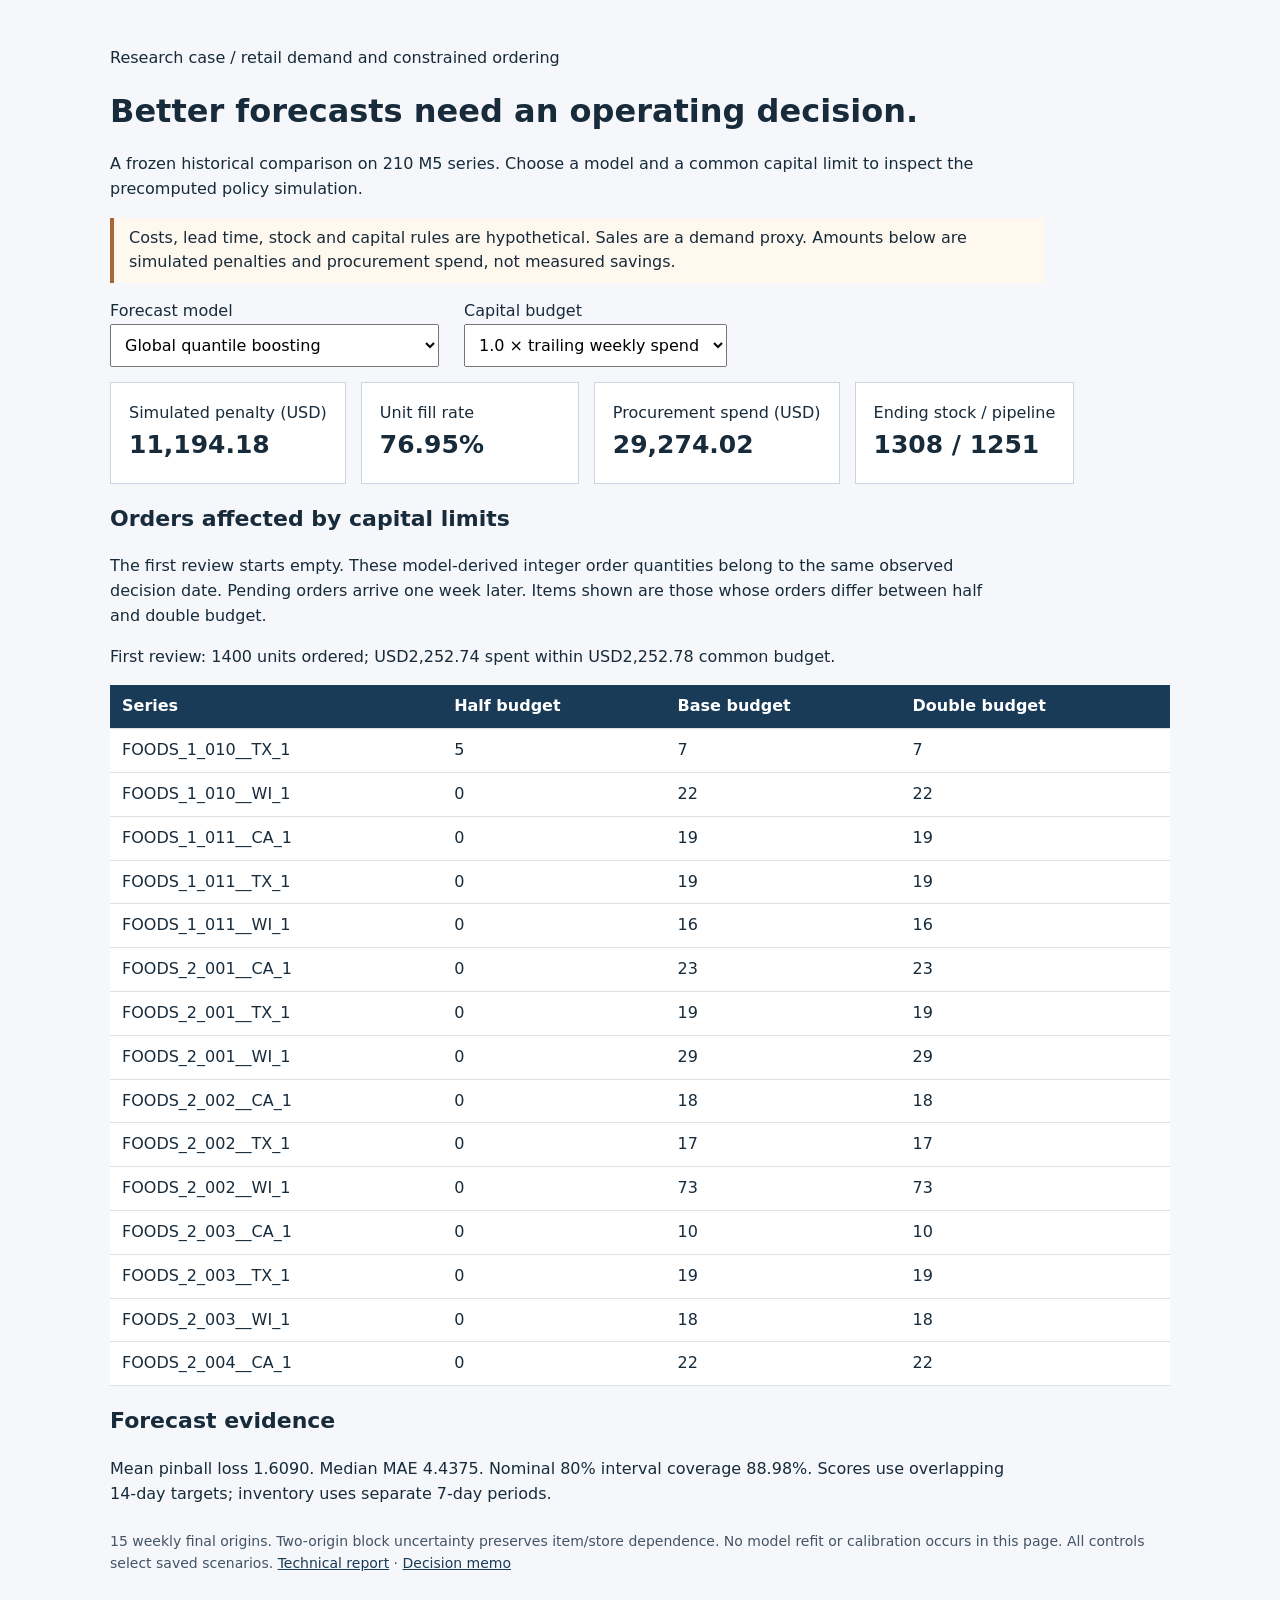
==== docs/index.html @ 13bfaf48 "Add verified research sources, reports and interactive explorer" ====
<!doctype html><html lang="en"><head><meta charset="utf-8"><meta name="viewport" content="width=device-width,initial-scale=1"><title>Forecasts and inventory decisions</title><style>body{font:16px/1.55 system-ui,sans-serif;color:#172b3b;background:#f5f7fa;margin:0}main{max-width:1060px;margin:auto;padding:30px 22px}h1{font-size:32px;line-height:1.2}h2{font-size:22px}p{max-width:900px}label{display:inline-block;margin:0 25px 15px 0}select{display:block;padding:10px;font:inherit;max-width:100%}.metrics{display:flex;gap:15px;flex-wrap:wrap}.metric{background:white;padding:18px;border:1px solid #cbd5e1;min-width:180px}.metric strong{display:block;font-size:25px}.note{border-left:4px solid #a86735;padding:8px 15px;background:#fff8ee}.table{overflow-x:auto}table{border-collapse:collapse;width:100%;background:white}th,td{text-align:left;padding:9px 12px;border-bottom:1px solid #dce2e8}th{background:#193b58;color:white}a{color:#193b58}button,select:focus{outline:2px solid #418780}footer{font-size:14px;margin-top:25px;color:#425466}</style></head><body><main><p>Research case / retail demand and constrained ordering</p><h1>Better forecasts need an operating decision.</h1><p>A frozen historical comparison on 210 M5 series. Choose a model and a common capital limit to inspect the precomputed policy simulation.</p><p class="note">Costs, lead time, stock and capital rules are hypothetical. Sales are a demand proxy. Amounts below are simulated penalties and procurement spend, not measured savings.</p><label>Forecast model<select id="model"></select></label><label>Capital budget<select id="budget"><option value="budget_half">0.5 × trailing weekly spend</option><option value="primary" selected>1.0 × trailing weekly spend</option><option value="budget_double">2.0 × trailing weekly spend</option></select></label><section aria-live="polite"><div class="metrics"><div class="metric">Simulated penalty (USD)<strong id="penalty"></strong></div><div class="metric">Unit fill rate<strong id="fill"></strong></div><div class="metric">Procurement spend (USD)<strong id="spend"></strong></div><div class="metric">Ending stock / pipeline<strong id="stock"></strong></div></div><h2>Orders affected by capital limits</h2><p>The first review starts empty. These model-derived integer order quantities belong to the same observed decision date. Pending orders arrive one week later. Items shown are those whose orders differ between half and double budget.</p><p id="first"></p><div class="table"><table><thead><tr><th>Series</th><th>Half budget</th><th>Base budget</th><th>Double budget</th></tr></thead><tbody id="orders"></tbody></table></div><h2>Forecast evidence</h2><p id="forecast"></p></section><footer>15 weekly final origins. Two-origin block uncertainty preserves item/store dependence. No model refit or calibration occurs in this page. All controls select saved scenarios. <a href="exports/technical_report.html">Technical report</a> · <a href="exports/decision_memo.html">Decision memo</a></footer></main><script id="evidence" type="application/json">{"models":{"seasonal_naive":"Seasonal naive + residual quantiles","croston_sba":"Croston SBA + residual quantiles","global_quantiles":"Global quantile boosting"},"forecast":{"croston_sba":{"actual_units_14day":32945.0,"interval80_coverage":0.7774603174603174,"interval80_width":18.303680291723904,"mae_median":6.7801407378749765,"mean_pinball":2.534996950519677,"observations":3150,"q80_empirical_fraction_leq":0.8012698412698412,"wape_median":0.6482757117713212},"global_quantiles":{"actual_units_14day":32945.0,"interval80_coverage":0.8898412698412699,"interval80_width":18.418820495117004,"mae_median":4.43748334535307,"mean_pinball":1.609013098272913,"observations":3150,"q80_empirical_fraction_leq":0.7838095238095238,"wape_median":0.42428509752199633},"seasonal_naive":{"actual_units_14day":32945.0,"interval80_coverage":0.7860317460317461,"interval80_width":18.941256998094396,"mae_median":5.68031746031746,"mean_pinball":2.083720883825769,"observations":3150,"q80_empirical_fraction_leq":0.7949206349206349,"wape_median":0.5431173167400213}},"selection":{"bootstrap":"2000 circular moving-block draws,2weekly origins per block, all stores/items resampled together","bootstrap95":[-1.2617398201523695,-0.6190884254664244],"conditional_test_improvement_established":true,"development_selected_forecast":"global_quantiles","forecast_ranking":["global_quantiles","seasonal_naive","croston_sba"],"operating_ranking_is_descriptive_not_new_model_selection":true,"paired_pinball_difference":-0.9259838522467639,"primary_operating_ranking":["global_quantiles","croston_sba","seasonal_naive"],"selected_baseline":"croston_sba"},"scenarios":{"budget_half":{"croston_sba":{"total_penalty":16747.873,"unit_fill_rate":0.4566602548689589,"procurement_spend":16117.014,"ending_inventory_units":673.0,"ending_pipeline_units":692.0,"rows":[{"budget":1126.3919999999998,"capacity_units":2579,"demand_proxy_units":1649.0,"ending_inventory_units":0.0,"filled_units":0.0,"holding_penalty":0.0,"lost_sales_penalty":1917.692,"lost_units":1649.0,"ordered_units":727,"origin":1827,"pipeline_units":727.0,"procurement_spend":1126.338,"total_penalty":1917.692,"unknown_price_demand_units":0.0,"unknown_price_series":0},{"budget":1201.9049999999997,"capacity_units":2798,"demand_proxy_units":1345.0,"ending_inventory_units":553.0,"filled_units":174.0,"holding_penalty":131.36,"lost_sales_penalty":1391.6399999999999,"lost_units":1171.0,"ordered_units":710,"origin":1834,"pipeline_units":710.0,"procurement_spend":1201.8359999999998,"total_penalty":1523.0,"unknown_price_demand_units":0.0,"unknown_price_series":0},{"budget":1208.2410000000002,"capacity_units":2777,"demand_proxy_units":1112.0,"ending_inventory_units":977.0,"filled_units":286.0,"holding_penalty":242.558,"lost_sales_penalty":1106.496,"lost_units":826.0,"ordered_units":936,"origin":1841,"pipeline_units":936.0,"procurement_spend":1208.2199999999998,"total_penalty":1349.054,"unknown_price_demand_units":0.0,"unknown_price_series":0},{"budget":1193.7825,"capacity_units":2638,"demand_proxy_units":1071.0,"ending_inventory_units":1457.0,"filled_units":456.0,"holding_penalty":322.52,"lost_sales_penalty":951.796,"lost_units":615.0,"ordered_units":672,"origin":1848,"pipeline_units":672.0,"procurement_spend":1193.694,"total_penalty":1274.316,"unknown_price_demand_units":0.0,"unknown_price_series":0},{"budget":1204.8675,"capacity_units":2588,"demand_proxy_units":1008.0,"ending_inventory_units":1524.0,"filled_units":605.0,"holding_penalty":363.23,"lost_sales_penalty":686.22,"lost_units":403.0,"ordered_units":651,"origin":1855,"pipeline_units":651.0,"procurement_spend":1204.8239999999998,"total_penalty":1049.45,"unknown_price_demand_units":0.0,"unknown_price_series":0},{"budget":1093.5794999999998,"capacity_units":2268,"demand_proxy_units":997.0,"ending_inventory_units":1652.0,"filled_units":523.0,"holding_penalty":401.353,"lost_sales_penalty":689.5240000000001,"lost_units":474.0,"ordered_units":460,"origin":1862,"pipeline_units":460.0,"procurement_spend":1093.548,"total_penalty":1090.8770000000002,"unknown_price_demand_units":0.0,"unknown_price_series":0},{"budget":1042.8644999999997,"capacity_units":2094,"demand_proxy_units":978.0,"ending_inventory_units":1561.0,"filled_units":551.0,"holding_penalty":405.81800000000004,"lost_sales_penalty":652.4920000000001,"lost_units":427.0,"ordered_units":479,"origin":1869,"pipeline_units":479.0,"procurement_spend":1042.782,"total_penalty":1058.3100000000002,"unknown_price_demand_units":0.0,"unknown_price_series":0},{"budget":1024.5585,"capacity_units":2027,"demand_proxy_units":981.0,"ending_inventory_units":1460.0,"filled_units":580.0,"holding_penalty":386.975,"lost_sales_penalty":593.9320000000001,"lost_units":401.0,"ordered_units":520,"origin":1876,"pipeline_units":520.0,"procurement_spend":1024.512,"total_penalty":980.9070000000002,"unknown_price_demand_units":0.0,"unknown_price_series":0},{"budget":1010.8132499999999,"capacity_units":1982,"demand_proxy_units":880.0,"ending_inventory_units":1468.0,"filled_units":512.0,"holding_penalty":388.466,"lost_sales_penalty":565.9639999999999,"lost_units":368.0,"ordered_units":571,"origin":1883,"pipeline_units":571.0,"procurement_spend":1010.73,"total_penalty":954.43,"unknown_price_demand_units":0.0,"unknown_price_series":0},{"budget":996.1215,"capacity_units":1918,"demand_proxy_units":1119.0,"ending_inventory_units":1377.0,"filled_units":662.0,"holding_penalty":358.56600000000003,"lost_sales_penalty":583.9760000000001,"lost_units":457.0,"ordered_units":424,"origin":1890,"pipeline_units":424.0,"procurement_spend":996.0840000000001,"total_penalty":942.5420000000001,"unknown_price_demand_units":0.0,"unknown_price_series":0},{"budget":1002.798,"capacity_units":1979,"demand_proxy_units":957.0,"ending_inventory_units":1292.0,"filled_units":509.0,"holding_penalty":344.82500000000005,"lost_sales_penalty":612.8040000000001,"lost_units":448.0,"ordered_units":660,"origin":1897,"pipeline_units":660.0,"procurement_spend":1002.6659999999999,"total_penalty":957.6290000000001,"unknown_price_demand_units":0.0,"unknown_price_series":0},{"budget":997.3439999999999,"capacity_units":1968,"demand_proxy_units":936.0,"ending_inventory_units":1412.0,"filled_units":540.0,"holding_penalty":334.39700000000005,"lost_sales_penalty":635.008,"lost_units":396.0,"ordered_units":482,"origin":1904,"pipeline_units":482.0,"procurement_spend":997.29,"total_penalty":969.4050000000001,"unknown_price_demand_units":0.0,"unknown_price_series":0},{"budget":993.7649999999999,"capacity_units":1946,"demand_proxy_units":984.0,"ending_inventory_units":1281.0,"filled_units":613.0,"holding_penalty":328.8,"lost_sales_penalty":555.392,"lost_units":371.0,"ordered_units":499,"origin":1911,"pipeline_units":499.0,"procurement_spend":993.6899999999999,"total_penalty":884.192,"unknown_price_demand_units":0.0,"unknown_price_series":0},{"budget":993.6329999999999,"capacity_units":1998,"demand_proxy_units":1319.0,"ending_inventory_units":871.0,"filled_units":909.0,"holding_penalty":247.56900000000002,"lost_sales_penalty":569.488,"lost_units":410.0,"ordered_units":479,"origin":1918,"pipeline_units":479.0,"procurement_spend":993.57,"total_penalty":817.057,"unknown_price_demand_units":0.0,"unknown_price_series":0},{"budget":1027.2487499999997,"capacity_units":2098,"demand_proxy_units":1300.0,"ending_inventory_units":673.0,"filled_units":677.0,"holding_penalty":217.092,"lost_sales_penalty":761.9200000000001,"lost_units":623.0,"ordered_units":692,"origin":1925,"pipeline_units":692.0,"procurement_spend":1027.23,"total_penalty":979.0120000000001,"unknown_price_demand_units":0.0,"unknown_price_series":0}]},"global_quantiles":{"total_penalty":16317.014000000001,"unit_fill_rate":0.4495070930512142,"procurement_spend":16116.792,"ending_inventory_units":721.0,"ending_pipeline_units":681.0,"rows":[{"budget":1126.3919999999998,"capacity_units":2579,"demand_proxy_units":1649.0,"ending_inventory_units":0.0,"filled_units":0.0,"holding_penalty":0.0,"lost_sales_penalty":1917.692,"lost_units":1649.0,"ordered_units":715,"origin":1827,"pipeline_units":715.0,"procurement_spend":1126.32,"total_penalty":1917.692,"unknown_price_demand_units":0.0,"unknown_price_series":0},{"budget":1201.9049999999997,"capacity_units":2798,"demand_proxy_units":1345.0,"ending_inventory_units":537.0,"filled_units":178.0,"holding_penalty":129.656,"lost_sales_penalty":1384.8360000000002,"lost_units":1167.0,"ordered_units":720,"origin":1834,"pipeline_units":720.0,"procurement_spend":1201.8719999999998,"total_penalty":1514.4920000000002,"unknown_price_demand_units":0.0,"unknown_price_series":0},{"budget":1208.2410000000002,"capacity_units":2777,"demand_proxy_units":1112.0,"ending_inventory_units":932.0,"filled_units":325.0,"holding_penalty":231.92200000000003,"lost_sales_penalty":1069.7440000000001,"lost_units":787.0,"ordered_units":859,"origin":1841,"pipeline_units":859.0,"procurement_spend":1208.208,"total_penalty":1301.6660000000002,"unknown_price_demand_units":0.0,"unknown_price_series":0},{"budget":1193.7825,"capacity_units":2638,"demand_proxy_units":1071.0,"ending_inventory_units":1316.0,"filled_units":475.0,"holding_penalty":290.871,"lost_sales_penalty":867.7520000000001,"lost_units":596.0,"ordered_units":819,"origin":1848,"pipeline_units":819.0,"procurement_spend":1193.67,"total_penalty":1158.623,"unknown_price_demand_units":0.0,"unknown_price_series":0},{"budget":1204.8675,"capacity_units":2588,"demand_proxy_units":1008.0,"ending_inventory_units":1576.0,"filled_units":559.0,"holding_penalty":336.719,"lost_sales_penalty":706.788,"lost_units":449.0,"ordered_units":493,"origin":1855,"pipeline_units":493.0,"procurement_spend":1204.7520000000002,"total_penalty":1043.507,"unknown_price_demand_units":0.0,"unknown_price_series":0},{"budget":1093.5794999999998,"capacity_units":2268,"demand_proxy_units":997.0,"ending_inventory_units":1501.0,"filled_units":568.0,"holding_penalty":372.855,"lost_sales_penalty":682.024,"lost_units":429.0,"ordered_units":563,"origin":1862,"pipeline_units":563.0,"procurement_spend":1093.5659999999998,"total_penalty":1054.879,"unknown_price_demand_units":0.0,"unknown_price_series":0},{"budget":1042.8644999999997,"capacity_units":2094,"demand_proxy_units":978.0,"ending_inventory_units":1450.0,"filled_units":614.0,"holding_penalty":350.129,"lost_sales_penalty":539.692,"lost_units":364.0,"ordered_units":533,"origin":1869,"pipeline_units":533.0,"procurement_spend":1042.764,"total_penalty":889.821,"unknown_price_demand_units":0.0,"unknown_price_series":0},{"budget":1024.5585,"capacity_units":2027,"demand_proxy_units":981.0,"ending_inventory_units":1406.0,"filled_units":577.0,"holding_penalty":333.594,"lost_sales_penalty":603.432,"lost_units":404.0,"ordered_units":453,"origin":1876,"pipeline_units":453.0,"procurement_spend":1024.512,"total_penalty":937.0260000000001,"unknown_price_demand_units":0.0,"unknown_price_series":0},{"budget":1010.8132499999999,"capacity_units":1982,"demand_proxy_units":880.0,"ending_inventory_units":1360.0,"filled_units":499.0,"holding_penalty":351.54200000000003,"lost_sales_penalty":631.664,"lost_units":381.0,"ordered_units":385,"origin":1883,"pipeline_units":385.0,"procurement_spend":1010.676,"total_penalty":983.206,"unknown_price_demand_units":0.0,"unknown_price_series":0},{"budget":996.1215,"capacity_units":1918,"demand_proxy_units":1119.0,"ending_inventory_units":1223.0,"filled_units":522.0,"holding_penalty":327.01800000000003,"lost_sales_penalty":605.5160000000001,"lost_units":597.0,"ordered_units":667,"origin":1890,"pipeline_units":667.0,"procurement_spend":996.072,"total_penalty":932.5340000000001,"unknown_price_demand_units":0.0,"unknown_price_series":0},{"budget":1002.798,"capacity_units":1979,"demand_proxy_units":957.0,"ending_inventory_units":1402.0,"filled_units":488.0,"holding_penalty":324.687,"lost_sales_penalty":658.4520000000001,"lost_units":469.0,"ordered_units":672,"origin":1897,"pipeline_units":672.0,"procurement_spend":1002.7860000000001,"total_penalty":983.1390000000001,"unknown_price_demand_units":0.0,"unknown_price_series":0},{"budget":997.3439999999999,"capacity_units":1968,"demand_proxy_units":936.0,"ending_inventory_units":1527.0,"filled_units":547.0,"holding_penalty":315.2,"lost_sales_penalty":639.652,"lost_units":389.0,"ordered_units":440,"origin":1904,"pipeline_units":440.0,"procurement_spend":997.242,"total_penalty":954.8520000000001,"unknown_price_demand_units":0.0,"unknown_price_series":0},{"budget":993.7649999999999,"capacity_units":1946,"demand_proxy_units":984.0,"ending_inventory_units":1362.0,"filled_units":605.0,"holding_penalty":313.56399999999996,"lost_sales_penalty":571.1400000000001,"lost_units":379.0,"ordered_units":360,"origin":1911,"pipeline_units":360.0,"procurement_spend":993.624,"total_penalty":884.7040000000001,"unknown_price_demand_units":0.0,"unknown_price_series":0},{"budget":993.6329999999999,"capacity_units":1998,"demand_proxy_units":1319.0,"ending_inventory_units":808.0,"filled_units":914.0,"holding_penalty":224.27400000000003,"lost_sales_penalty":537.296,"lost_units":405.0,"ordered_units":520,"origin":1918,"pipeline_units":520.0,"procurement_spend":993.582,"total_penalty":761.57,"unknown_price_demand_units":0.0,"unknown_price_series":0},{"budget":1027.2487499999997,"capacity_units":2098,"demand_proxy_units":1300.0,"ending_inventory_units":721.0,"filled_units":607.0,"holding_penalty":202.583,"lost_sales_penalty":796.72,"lost_units":693.0,"ordered_units":681,"origin":1925,"pipeline_units":681.0,"procurement_spend":1027.1460000000002,"total_penalty":999.303,"unknown_price_demand_units":0.0,"unknown_price_series":0}]},"seasonal_naive":{"total_penalty":18019.973,"unit_fill_rate":0.4485453233950469,"procurement_spend":16116.57,"ending_inventory_units":996.0,"ending_pipeline_units":651.0,"rows":[{"budget":1126.3919999999998,"capacity_units":2579,"demand_proxy_units":1649.0,"ending_inventory_units":0.0,"filled_units":0.0,"holding_penalty":0.0,"lost_sales_penalty":1917.692,"lost_units":1649.0,"ordered_units":746,"origin":1827,"pipeline_units":746.0,"procurement_spend":1126.38,"total_penalty":1917.692,"unknown_price_demand_units":0.0,"unknown_price_series":0},{"budget":1201.9049999999997,"capacity_units":2798,"demand_proxy_units":1345.0,"ending_inventory_units":611.0,"filled_units":135.0,"holding_penalty":142.80700000000002,"lost_sales_penalty":1437.4,"lost_units":1210.0,"ordered_units":756,"origin":1834,"pipeline_units":756.0,"procurement_spend":1201.86,"total_penalty":1580.207,"unknown_price_demand_units":0.0,"unknown_price_series":0},{"budget":1208.2410000000002,"capacity_units":2777,"demand_proxy_units":1112.0,"ending_inventory_units":1141.0,"filled_units":226.0,"holding_penalty":277.987,"lost_sales_penalty":1202.0080000000003,"lost_units":886.0,"ordered_units":684,"origin":1841,"pipeline_units":684.0,"procurement_spend":1208.202,"total_penalty":1479.9950000000003,"unknown_price_demand_units":0.0,"unknown_price_series":0},{"budget":1193.7825,"capacity_units":2638,"demand_proxy_units":1071.0,"ending_inventory_units":1470.0,"filled_units":355.0,"holding_penalty":367.08500000000004,"lost_sales_penalty":988.352,"lost_units":716.0,"ordered_units":667,"origin":1848,"pipeline_units":667.0,"procurement_spend":1193.7479999999998,"total_penalty":1355.437,"unknown_price_demand_units":0.0,"unknown_price_series":0},{"budget":1204.8675,"capacity_units":2588,"demand_proxy_units":1008.0,"ending_inventory_units":1640.0,"filled_units":497.0,"holding_penalty":417.163,"lost_sales_penalty":723.6560000000002,"lost_units":511.0,"ordered_units":916,"origin":1855,"pipeline_units":916.0,"procurement_spend":1204.758,"total_penalty":1140.8190000000002,"unknown_price_demand_units":0.0,"unknown_price_series":0},{"budget":1093.5794999999998,"capacity_units":2268,"demand_proxy_units":997.0,"ending_inventory_units":2013.0,"filled_units":543.0,"holding_penalty":461.683,"lost_sales_penalty":713.7760000000001,"lost_units":454.0,"ordered_units":400,"origin":1862,"pipeline_units":400.0,"procurement_spend":1093.518,"total_penalty":1175.459,"unknown_price_demand_units":0.0,"unknown_price_series":0},{"budget":1042.8644999999997,"capacity_units":2094,"demand_proxy_units":978.0,"ending_inventory_units":1869.0,"filled_units":544.0,"holding_penalty":465.79299999999995,"lost_sales_penalty":649.5280000000001,"lost_units":434.0,"ordered_units":626,"origin":1869,"pipeline_units":626.0,"procurement_spend":1042.824,"total_penalty":1115.3210000000001,"unknown_price_demand_units":0.0,"unknown_price_series":0},{"budget":1024.5585,"capacity_units":2027,"demand_proxy_units":981.0,"ending_inventory_units":1867.0,"filled_units":628.0,"holding_penalty":458.75900000000007,"lost_sales_penalty":640.3720000000002,"lost_units":353.0,"ordered_units":381,"origin":1876,"pipeline_units":381.0,"procurement_spend":1024.458,"total_penalty":1099.1310000000003,"unknown_price_demand_units":0.0,"unknown_price_series":0},{"budget":1010.8132499999999,"capacity_units":1982,"demand_proxy_units":880.0,"ending_inventory_units":1693.0,"filled_units":555.0,"holding_penalty":461.85300000000007,"lost_sales_penalty":571.452,"lost_units":325.0,"ordered_units":577,"origin":1883,"pipeline_units":577.0,"procurement_spend":1010.7,"total_penalty":1033.305,"unknown_price_demand_units":0.0,"unknown_price_series":0},{"budget":996.1215,"capacity_units":1918,"demand_proxy_units":1119.0,"ending_inventory_units":1602.0,"filled_units":668.0,"holding_penalty":442.141,"lost_sales_penalty":624.748,"lost_units":451.0,"ordered_units":423,"origin":1890,"pipeline_units":423.0,"procurement_spend":996.0899999999999,"total_penalty":1066.8890000000001,"unknown_price_demand_units":0.0,"unknown_price_series":0},{"budget":1002.798,"capacity_units":1979,"demand_proxy_units":957.0,"ending_inventory_units":1547.0,"filled_units":478.0,"holding_penalty":445.851,"lost_sales_penalty":682.604,"lost_units":479.0,"ordered_units":855,"origin":1897,"pipeline_units":855.0,"procurement_spend":1002.528,"total_penalty":1128.455,"unknown_price_demand_units":0.0,"unknown_price_series":0},{"budget":997.3439999999999,"capacity_units":1968,"demand_proxy_units":936.0,"ending_inventory_units":1890.0,"filled_units":512.0,"holding_penalty":439.62800000000004,"lost_sales_penalty":652.4000000000001,"lost_units":424.0,"ordered_units":522,"origin":1904,"pipeline_units":522.0,"procurement_spend":997.1399999999999,"total_penalty":1092.0280000000002,"unknown_price_demand_units":0.0,"unknown_price_series":0},{"budget":993.7649999999999,"capacity_units":1946,"demand_proxy_units":984.0,"ending_inventory_units":1811.0,"filled_units":601.0,"holding_penalty":438.922,"lost_sales_penalty":575.1200000000001,"lost_units":383.0,"ordered_units":539,"origin":1911,"pipeline_units":539.0,"procurement_spend":993.5939999999999,"total_penalty":1014.0420000000001,"unknown_price_demand_units":0.0,"unknown_price_series":0},{"budget":993.6329999999999,"capacity_units":1998,"demand_proxy_units":1319.0,"ending_inventory_units":1367.0,"filled_units":983.0,"holding_penalty":347.40999999999997,"lost_sales_penalty":528.4280000000001,"lost_units":336.0,"ordered_units":366,"origin":1918,"pipeline_units":366.0,"procurement_spend":993.6119999999999,"total_penalty":875.8380000000001,"unknown_price_demand_units":0.0,"unknown_price_series":0},{"budget":1027.2487499999997,"capacity_units":2098,"demand_proxy_units":1300.0,"ending_inventory_units":996.0,"filled_units":737.0,"holding_penalty":290.28700000000003,"lost_sales_penalty":655.068,"lost_units":563.0,"ordered_units":651,"origin":1925,"pipeline_units":651.0,"procurement_spend":1027.158,"total_penalty":945.355,"unknown_price_demand_units":0.0,"unknown_price_series":0}]}},"primary":{"croston_sba":{"total_penalty":12526.511,"unit_fill_rate":0.7670113007934599,"procurement_spend":29523.774,"ending_inventory_units":1473.0,"ending_pipeline_units":1066.0,"rows":[{"budget":2252.7839999999997,"capacity_units":2579,"demand_proxy_units":1649.0,"ending_inventory_units":0.0,"filled_units":0.0,"holding_penalty":0.0,"lost_sales_penalty":1917.692,"lost_units":1649.0,"ordered_units":1402,"origin":1827,"pipeline_units":1402.0,"procurement_spend":2252.676,"total_penalty":1917.692,"unknown_price_demand_units":0.0,"unknown_price_series":0},{"budget":2403.8099999999995,"capacity_units":2798,"demand_proxy_units":1345.0,"ending_inventory_units":970.0,"filled_units":432.0,"holding_penalty":247.38500000000002,"lost_sales_penalty":1104.848,"lost_units":913.0,"ordered_units":1778,"origin":1834,"pipeline_units":1778.0,"procurement_spend":2403.7799999999997,"total_penalty":1352.233,"unknown_price_demand_units":0.0,"unknown_price_series":0},{"budget":2416.4820000000004,"capacity_units":2777,"demand_proxy_units":1112.0,"ending_inventory_units":1992.0,"filled_units":756.0,"holding_penalty":450.4460000000001,"lost_sales_penalty":670.0520000000001,"lost_units":356.0,"ordered_units":825,"origin":1841,"pipeline_units":825.0,"procurement_spend":2416.428,"total_penalty":1120.4980000000003,"unknown_price_demand_units":0.0,"unknown_price_series":0},{"budget":2387.565,"capacity_units":2638,"demand_proxy_units":1071.0,"ending_inventory_units":1923.0,"filled_units":894.0,"holding_penalty":557.1540000000001,"lost_sales_penalty":253.168,"lost_units":177.0,"ordered_units":1397,"origin":1848,"pipeline_units":1397.0,"procurement_spend":2386.998,"total_penalty":810.3220000000001,"unknown_price_demand_units":0.0,"unknown_price_series":0},{"budget":2409.735,"capacity_units":2588,"demand_proxy_units":1008.0,"ending_inventory_units":2368.0,"filled_units":952.0,"holding_penalty":646.846,"lost_sales_penalty":86.61200000000001,"lost_units":56.0,"ordered_units":914,"origin":1855,"pipeline_units":914.0,"procurement_spend":1840.314,"total_penalty":733.458,"unknown_price_demand_units":0.0,"unknown_price_series":0},{"budget":2187.1589999999997,"capacity_units":2268,"demand_proxy_units":997.0,"ending_inventory_units":2337.0,"filled_units":945.0,"holding_penalty":634.198,"lost_sales_penalty":61.499999999999986,"lost_units":52.0,"ordered_units":888,"origin":1862,"pipeline_units":888.0,"procurement_spend":1682.46,"total_penalty":695.698,"unknown_price_demand_units":0.0,"unknown_price_series":0},{"budget":2085.7289999999994,"capacity_units":2094,"demand_proxy_units":978.0,"ending_inventory_units":2310.0,"filled_units":915.0,"holding_penalty":595.138,"lost_sales_penalty":83.912,"lost_units":63.0,"ordered_units":833,"origin":1869,"pipeline_units":833.0,"procurement_spend":1806.42,"total_penalty":679.0500000000001,"unknown_price_demand_units":0.0,"unknown_price_series":0},{"budget":2049.117,"capacity_units":2027,"demand_proxy_units":981.0,"ending_inventory_units":2244.0,"filled_units":899.0,"holding_penalty":582.742,"lost_sales_penalty":110.628,"lost_units":82.0,"ordered_units":843,"origin":1876,"pipeline_units":843.0,"procurement_spend":1877.1960000000001,"total_penalty":693.37,"unknown_price_demand_units":0.0,"unknown_price_series":0},{"budget":2021.6264999999999,"capacity_units":1982,"demand_proxy_units":880.0,"ending_inventory_units":2273.0,"filled_units":814.0,"holding_penalty":607.5590000000001,"lost_sales_penalty":90.108,"lost_units":66.0,"ordered_units":889,"origin":1883,"pipeline_units":889.0,"procurement_spend":1883.3880000000001,"total_penalty":697.6670000000001,"unknown_price_demand_units":0.0,"unknown_price_series":0},{"budget":1992.243,"capacity_units":1918,"demand_proxy_units":1119.0,"ending_inventory_units":2095.0,"filled_units":1067.0,"holding_penalty":588.9910000000001,"lost_sales_penalty":47.532,"lost_units":52.0,"ordered_units":787,"origin":1890,"pipeline_units":787.0,"procurement_spend":1685.3339999999998,"total_penalty":636.5230000000001,"unknown_price_demand_units":0.0,"unknown_price_series":0},{"budget":2005.596,"capacity_units":1979,"demand_proxy_units":957.0,"ending_inventory_units":2024.0,"filled_units":858.0,"holding_penalty":558.447,"lost_sales_penalty":86.09200000000001,"lost_units":99.0,"ordered_units":1166,"origin":1897,"pipeline_units":1166.0,"procurement_spend":1993.3559999999998,"total_penalty":644.539,"unknown_price_demand_units":0.0,"unknown_price_series":0},{"budget":1994.6879999999999,"capacity_units":1968,"demand_proxy_units":936.0,"ending_inventory_units":2312.0,"filled_units":878.0,"holding_penalty":573.9599999999999,"lost_sales_penalty":78.45600000000002,"lost_units":58.0,"ordered_units":896,"origin":1904,"pipeline_units":896.0,"procurement_spend":1942.9440000000002,"total_penalty":652.4159999999999,"unknown_price_demand_units":0.0,"unknown_price_series":0},{"budget":1987.5299999999997,"capacity_units":1946,"demand_proxy_units":984.0,"ending_inventory_units":2275.0,"filled_units":933.0,"holding_penalty":608.0630000000001,"lost_sales_penalty":83.756,"lost_units":51.0,"ordered_units":817,"origin":1911,"pipeline_units":817.0,"procurement_spend":1872.6359999999997,"total_penalty":691.8190000000001,"unknown_price_demand_units":0.0,"unknown_price_series":0},{"budget":1987.2659999999998,"capacity_units":1998,"demand_proxy_units":1319.0,"ending_inventory_units":1818.0,"filled_units":1274.0,"holding_penalty":544.1020000000001,"lost_sales_penalty":52.604,"lost_units":45.0,"ordered_units":798,"origin":1918,"pipeline_units":798.0,"procurement_spend":1524.18,"total_penalty":596.7060000000001,"unknown_price_demand_units":0.0,"unknown_price_series":0},{"budget":2054.4974999999995,"capacity_units":2098,"demand_proxy_units":1300.0,"ending_inventory_units":1473.0,"filled_units":1143.0,"holding_penalty":450.72,"lost_sales_penalty":153.8,"lost_units":157.0,"ordered_units":1066,"origin":1925,"pipeline_units":1066.0,"procurement_spend":1955.664,"total_penalty":604.52,"unknown_price_demand_units":0.0,"unknown_price_series":0}]},"global_quantiles":{"total_penalty":11194.183,"unit_fill_rate":0.7694758355373887,"procurement_spend":29274.018,"ending_inventory_units":1308.0,"ending_pipeline_units":1251.0,"rows":[{"budget":2252.7839999999997,"capacity_units":2579,"demand_proxy_units":1649.0,"ending_inventory_units":0.0,"filled_units":0.0,"holding_penalty":0.0,"lost_sales_penalty":1917.692,"lost_units":1649.0,"ordered_units":1400,"origin":1827,"pipeline_units":1400.0,"procurement_spend":2252.742,"total_penalty":1917.692,"unknown_price_demand_units":0.0,"unknown_price_series":0},{"budget":2403.8099999999995,"capacity_units":2798,"demand_proxy_units":1345.0,"ending_inventory_units":913.0,"filled_units":487.0,"holding_penalty":232.10399999999998,"lost_sales_penalty":1043.68,"lost_units":858.0,"ordered_units":1618,"origin":1834,"pipeline_units":1618.0,"procurement_spend":2403.714,"total_penalty":1275.784,"unknown_price_demand_units":0.0,"unknown_price_series":0},{"budget":2416.4820000000004,"capacity_units":2777,"demand_proxy_units":1112.0,"ending_inventory_units":1748.0,"filled_units":783.0,"holding_penalty":408.374,"lost_sales_penalty":561.9320000000001,"lost_units":329.0,"ordered_units":1008,"origin":1841,"pipeline_units":1008.0,"procurement_spend":2416.4819999999995,"total_penalty":970.3060000000002,"unknown_price_demand_units":0.0,"unknown_price_series":0},{"budget":2387.565,"capacity_units":2638,"demand_proxy_units":1071.0,"ending_inventory_units":1804.0,"filled_units":952.0,"holding_penalty":492.80100000000004,"lost_sales_penalty":163.848,"lost_units":119.0,"ordered_units":1035,"origin":1848,"pipeline_units":1035.0,"procurement_spend":1821.294,"total_penalty":656.6490000000001,"unknown_price_demand_units":0.0,"unknown_price_series":0},{"budget":2409.735,"capacity_units":2588,"demand_proxy_units":1008.0,"ending_inventory_units":1891.0,"filled_units":948.0,"holding_penalty":490.3140000000001,"lost_sales_penalty":95.03200000000001,"lost_units":60.0,"ordered_units":970,"origin":1855,"pipeline_units":970.0,"procurement_spend":1990.338,"total_penalty":585.3460000000001,"unknown_price_demand_units":0.0,"unknown_price_series":0},{"budget":2187.1589999999997,"capacity_units":2268,"demand_proxy_units":997.0,"ending_inventory_units":1929.0,"filled_units":932.0,"holding_penalty":509.68600000000004,"lost_sales_penalty":90.04400000000001,"lost_units":65.0,"ordered_units":924,"origin":1862,"pipeline_units":924.0,"procurement_spend":1764.3660000000002,"total_penalty":599.73,"unknown_price_demand_units":0.0,"unknown_price_series":0},{"budget":2085.7289999999994,"capacity_units":2094,"demand_proxy_units":978.0,"ending_inventory_units":1935.0,"filled_units":918.0,"holding_penalty":487.42100000000005,"lost_sales_penalty":93.86000000000001,"lost_units":60.0,"ordered_units":900,"origin":1869,"pipeline_units":900.0,"procurement_spend":1834.116,"total_penalty":581.2810000000001,"unknown_price_demand_units":0.0,"unknown_price_series":0},{"budget":2049.117,"capacity_units":2027,"demand_proxy_units":981.0,"ending_inventory_units":1913.0,"filled_units":922.0,"holding_penalty":478.1600000000001,"lost_sales_penalty":104.44800000000001,"lost_units":59.0,"ordered_units":886,"origin":1876,"pipeline_units":886.0,"procurement_spend":1899.786,"total_penalty":582.6080000000001,"unknown_price_demand_units":0.0,"unknown_price_series":0},{"budget":2021.6264999999999,"capacity_units":1982,"demand_proxy_units":880.0,"ending_inventory_units":1962.0,"filled_units":837.0,"holding_penalty":503.214,"lost_sales_penalty":76.124,"lost_units":43.0,"ordered_units":973,"origin":1883,"pipeline_units":973.0,"procurement_spend":1944.618,"total_penalty":579.338,"unknown_price_demand_units":0.0,"unknown_price_series":0},{"budget":1992.243,"capacity_units":1918,"demand_proxy_units":1119.0,"ending_inventory_units":1868.0,"filled_units":1067.0,"holding_penalty":498.4080000000001,"lost_sales_penalty":61.760000000000005,"lost_units":52.0,"ordered_units":766,"origin":1890,"pipeline_units":766.0,"procurement_spend":1665.6599999999999,"total_penalty":560.1680000000001,"unknown_price_demand_units":0.0,"unknown_price_series":0},{"budget":2005.596,"capacity_units":1979,"demand_proxy_units":957.0,"ending_inventory_units":1766.0,"filled_units":868.0,"holding_penalty":471.064,"lost_sales_penalty":112.00800000000001,"lost_units":89.0,"ordered_units":1110,"origin":1897,"pipeline_units":1110.0,"procurement_spend":1980.504,"total_penalty":583.072,"unknown_price_demand_units":0.0,"unknown_price_series":0},{"budget":1994.6879999999999,"capacity_units":1968,"demand_proxy_units":936.0,"ending_inventory_units":1997.0,"filled_units":879.0,"holding_penalty":483.84900000000005,"lost_sales_penalty":76.44800000000001,"lost_units":57.0,"ordered_units":814,"origin":1904,"pipeline_units":814.0,"procurement_spend":1742.166,"total_penalty":560.297,"unknown_price_demand_units":0.0,"unknown_price_series":0},{"budget":1987.5299999999997,"capacity_units":1946,"demand_proxy_units":984.0,"ending_inventory_units":1898.0,"filled_units":913.0,"holding_penalty":494.36500000000007,"lost_sales_penalty":123.132,"lost_units":71.0,"ordered_units":827,"origin":1911,"pipeline_units":827.0,"procurement_spend":1882.992,"total_penalty":617.4970000000001,"unknown_price_demand_units":0.0,"unknown_price_series":0},{"budget":1987.2659999999998,"capacity_units":1998,"demand_proxy_units":1319.0,"ending_inventory_units":1483.0,"filled_units":1242.0,"holding_penalty":441.841,"lost_sales_penalty":91.44800000000001,"lost_units":77.0,"ordered_units":878,"origin":1918,"pipeline_units":878.0,"procurement_spend":1620.762,"total_penalty":533.289,"unknown_price_demand_units":0.0,"unknown_price_series":0},{"budget":2054.4974999999995,"capacity_units":2098,"demand_proxy_units":1300.0,"ending_inventory_units":1308.0,"filled_units":1053.0,"holding_penalty":379.014,"lost_sales_penalty":212.11200000000002,"lost_units":247.0,"ordered_units":1251,"origin":1925,"pipeline_units":1251.0,"procurement_spend":2054.478,"total_penalty":591.126,"unknown_price_demand_units":0.0,"unknown_price_series":0}]},"seasonal_naive":{"total_penalty":15314.387,"unit_fill_rate":0.7715797066602549,"procurement_spend":31376.7,"ending_inventory_units":2229.0,"ending_pipeline_units":1188.0,"rows":[{"budget":2252.7839999999997,"capacity_units":2579,"demand_proxy_units":1649.0,"ending_inventory_units":0.0,"filled_units":0.0,"holding_penalty":0.0,"lost_sales_penalty":1917.692,"lost_units":1649.0,"ordered_units":1397,"origin":1827,"pipeline_units":1397.0,"procurement_spend":2252.7599999999998,"total_penalty":1917.692,"unknown_price_demand_units":0.0,"unknown_price_series":0},{"budget":2403.8099999999995,"capacity_units":2798,"demand_proxy_units":1345.0,"ending_inventory_units":1023.0,"filled_units":374.0,"holding_penalty":258.615,"lost_sales_penalty":1149.712,"lost_units":971.0,"ordered_units":1997,"origin":1834,"pipeline_units":1997.0,"procurement_spend":2403.75,"total_penalty":1408.327,"unknown_price_demand_units":0.0,"unknown_price_series":0},{"budget":2416.4820000000004,"capacity_units":2777,"demand_proxy_units":1112.0,"ending_inventory_units":2331.0,"filled_units":689.0,"holding_penalty":487.90200000000004,"lost_sales_penalty":774.576,"lost_units":423.0,"ordered_units":934,"origin":1841,"pipeline_units":934.0,"procurement_spend":2416.482,"total_penalty":1262.478,"unknown_price_demand_units":0.0,"unknown_price_series":0},{"budget":2387.565,"capacity_units":2638,"demand_proxy_units":1071.0,"ending_inventory_units":2432.0,"filled_units":833.0,"holding_penalty":622.855,"lost_sales_penalty":366.252,"lost_units":238.0,"ordered_units":1092,"origin":1848,"pipeline_units":1092.0,"procurement_spend":2387.55,"total_penalty":989.107,"unknown_price_demand_units":0.0,"unknown_price_series":0},{"budget":2409.735,"capacity_units":2588,"demand_proxy_units":1008.0,"ending_inventory_units":2629.0,"filled_units":895.0,"holding_penalty":729.7570000000001,"lost_sales_penalty":155.084,"lost_units":113.0,"ordered_units":1137,"origin":1855,"pipeline_units":1137.0,"procurement_spend":2409.696,"total_penalty":884.8410000000001,"unknown_price_demand_units":0.0,"unknown_price_series":0},{"budget":2187.1589999999997,"capacity_units":2268,"demand_proxy_units":997.0,"ending_inventory_units":2845.0,"filled_units":921.0,"holding_penalty":815.9870000000001,"lost_sales_penalty":77.084,"lost_units":76.0,"ordered_units":1123,"origin":1862,"pipeline_units":1123.0,"procurement_spend":2103.762,"total_penalty":893.0710000000001,"unknown_price_demand_units":0.0,"unknown_price_series":0},{"budget":2085.7289999999994,"capacity_units":2094,"demand_proxy_units":978.0,"ending_inventory_units":3041.0,"filled_units":927.0,"holding_penalty":841.0190000000001,"lost_sales_penalty":55.556000000000004,"lost_units":51.0,"ordered_units":902,"origin":1869,"pipeline_units":902.0,"procurement_spend":1953.174,"total_penalty":896.5750000000002,"unknown_price_demand_units":0.0,"unknown_price_series":0},{"budget":2049.117,"capacity_units":2027,"demand_proxy_units":981.0,"ending_inventory_units":2999.0,"filled_units":944.0,"holding_penalty":839.49,"lost_sales_penalty":55.492000000000004,"lost_units":37.0,"ordered_units":867,"origin":1876,"pipeline_units":867.0,"procurement_spend":2048.94,"total_penalty":894.982,"unknown_price_demand_units":0.0,"unknown_price_series":0},{"budget":2021.6264999999999,"capacity_units":1982,"demand_proxy_units":880.0,"ending_inventory_units":3030.0,"filled_units":836.0,"holding_penalty":887.3050000000001,"lost_sales_penalty":67.412,"lost_units":44.0,"ordered_units":974,"origin":1883,"pipeline_units":974.0,"procurement_spend":2021.3519999999999,"total_penalty":954.7170000000001,"unknown_price_demand_units":0.0,"unknown_price_series":0},{"budget":1992.243,"capacity_units":1918,"demand_proxy_units":1119.0,"ending_inventory_units":2889.0,"filled_units":1115.0,"holding_penalty":883.1030000000001,"lost_sales_penalty":13.02,"lost_units":4.0,"ordered_units":772,"origin":1890,"pipeline_units":772.0,"procurement_spend":1679.67,"total_penalty":896.123,"unknown_price_demand_units":0.0,"unknown_price_series":0},{"budget":2005.596,"capacity_units":1979,"demand_proxy_units":957.0,"ending_inventory_units":2746.0,"filled_units":915.0,"holding_penalty":838.06,"lost_sales_penalty":31.872000000000003,"lost_units":42.0,"ordered_units":1351,"origin":1897,"pipeline_units":1351.0,"procurement_spend":2005.404,"total_penalty":869.9319999999999,"unknown_price_demand_units":0.0,"unknown_price_series":0},{"budget":1994.6879999999999,"capacity_units":1968,"demand_proxy_units":936.0,"ending_inventory_units":3191.0,"filled_units":906.0,"holding_penalty":843.7480000000002,"lost_sales_penalty":30.548000000000002,"lost_units":30.0,"ordered_units":907,"origin":1904,"pipeline_units":907.0,"procurement_spend":1994.532,"total_penalty":874.2960000000002,"unknown_price_demand_units":0.0,"unknown_price_series":0},{"budget":1987.5299999999997,"capacity_units":1946,"demand_proxy_units":984.0,"ending_inventory_units":3133.0,"filled_units":965.0,"holding_penalty":873.289,"lost_sales_penalty":31.180000000000003,"lost_units":19.0,"ordered_units":816,"origin":1911,"pipeline_units":816.0,"procurement_spend":1987.3559999999998,"total_penalty":904.4689999999999,"unknown_price_demand_units":0.0,"unknown_price_series":0},{"budget":1987.2659999999998,"capacity_units":1998,"demand_proxy_units":1319.0,"ending_inventory_units":2655.0,"filled_units":1294.0,"holding_penalty":824.089,"lost_sales_penalty":35.168,"lost_units":25.0,"ordered_units":796,"origin":1918,"pipeline_units":796.0,"procurement_spend":1657.884,"total_penalty":859.2570000000001,"unknown_price_demand_units":0.0,"unknown_price_series":0},{"budget":2054.4974999999995,"capacity_units":2098,"demand_proxy_units":1300.0,"ending_inventory_units":2229.0,"filled_units":1222.0,"holding_penalty":733.4520000000001,"lost_sales_penalty":75.068,"lost_units":78.0,"ordered_units":1188,"origin":1925,"pipeline_units":1188.0,"procurement_spend":2054.388,"total_penalty":808.5200000000001,"unknown_price_demand_units":0.0,"unknown_price_series":0}]}},"budget_double":{"croston_sba":{"total_penalty":11777.150000000001,"unit_fill_rate":0.8253786968021158,"procurement_spend":31499.766,"ending_inventory_units":1516.0,"ending_pipeline_units":1047.0,"rows":[{"budget":4505.567999999999,"capacity_units":2579,"demand_proxy_units":1649.0,"ending_inventory_units":0.0,"filled_units":0.0,"holding_penalty":0.0,"lost_sales_penalty":1917.692,"lost_units":1649.0,"ordered_units":2579,"origin":1827,"pipeline_units":2579.0,"procurement_spend":3982.9620000000004,"total_penalty":1917.692,"unknown_price_demand_units":0.0,"unknown_price_series":0},{"budget":4807.619999999999,"capacity_units":2798,"demand_proxy_units":1345.0,"ending_inventory_units":1631.0,"filled_units":948.0,"holding_penalty":416.826,"lost_sales_penalty":629.088,"lost_units":397.0,"ordered_units":1642,"origin":1834,"pipeline_units":1642.0,"procurement_spend":3500.754,"total_penalty":1045.914,"unknown_price_demand_units":0.0,"unknown_price_series":0},{"budget":4832.964000000001,"capacity_units":2777,"demand_proxy_units":1112.0,"ending_inventory_units":2265.0,"filled_units":1008.0,"holding_penalty":661.1580000000001,"lost_sales_penalty":103.9,"lost_units":104.0,"ordered_units":1117,"origin":1841,"pipeline_units":1117.0,"procurement_spend":1764.8279999999997,"total_penalty":765.0580000000001,"unknown_price_demand_units":0.0,"unknown_price_series":0},{"budget":4775.13,"capacity_units":2638,"demand_proxy_units":1071.0,"ending_inventory_units":2328.0,"filled_units":1054.0,"holding_penalty":602.494,"lost_sales_penalty":25.96,"lost_units":17.0,"ordered_units":956,"origin":1848,"pipeline_units":956.0,"procurement_spend":1934.208,"total_penalty":628.4540000000001,"unknown_price_demand_units":0.0,"unknown_price_series":0},{"budget":4819.47,"capacity_units":2588,"demand_proxy_units":1008.0,"ending_inventory_units":2338.0,"filled_units":946.0,"holding_penalty":618.197,"lost_sales_penalty":92.51600000000002,"lost_units":62.0,"ordered_units":1025,"origin":1855,"pipeline_units":1025.0,"procurement_spend":2101.638,"total_penalty":710.713,"unknown_price_demand_units":0.0,"unknown_price_series":0},{"budget":4374.317999999999,"capacity_units":2268,"demand_proxy_units":997.0,"ending_inventory_units":2417.0,"filled_units":946.0,"holding_penalty":648.8840000000001,"lost_sales_penalty":60.623999999999995,"lost_units":51.0,"ordered_units":894,"origin":1862,"pipeline_units":894.0,"procurement_spend":1688.076,"total_penalty":709.5080000000002,"unknown_price_demand_units":0.0,"unknown_price_series":0},{"budget":4171.457999999999,"capacity_units":2094,"demand_proxy_units":978.0,"ending_inventory_units":2394.0,"filled_units":917.0,"holding_penalty":610.2400000000001,"lost_sales_penalty":81.66,"lost_units":61.0,"ordered_units":839,"origin":1869,"pipeline_units":839.0,"procurement_spend":1814.028,"total_penalty":691.9000000000001,"unknown_price_demand_units":0.0,"unknown_price_series":0},{"budget":4098.234,"capacity_units":2027,"demand_proxy_units":981.0,"ending_inventory_units":2334.0,"filled_units":899.0,"holding_penalty":599.1120000000001,"lost_sales_penalty":110.628,"lost_units":82.0,"ordered_units":842,"origin":1876,"pipeline_units":842.0,"procurement_spend":1878.114,"total_penalty":709.7400000000001,"unknown_price_demand_units":0.0,"unknown_price_series":0},{"budget":4043.2529999999997,"capacity_units":1982,"demand_proxy_units":880.0,"ending_inventory_units":2357.0,"filled_units":819.0,"holding_penalty":623.9570000000001,"lost_sales_penalty":89.608,"lost_units":61.0,"ordered_units":884,"origin":1883,"pipeline_units":884.0,"procurement_spend":1882.6380000000001,"total_penalty":713.565,"unknown_price_demand_units":0.0,"unknown_price_series":0},{"budget":3984.486,"capacity_units":1918,"demand_proxy_units":1119.0,"ending_inventory_units":2179.0,"filled_units":1062.0,"holding_penalty":605.389,"lost_sales_penalty":48.032,"lost_units":57.0,"ordered_units":792,"origin":1890,"pipeline_units":792.0,"procurement_spend":1686.0839999999998,"total_penalty":653.421,"unknown_price_demand_units":0.0,"unknown_price_series":0},{"budget":4011.192,"capacity_units":1979,"demand_proxy_units":957.0,"ending_inventory_units":2108.0,"filled_units":863.0,"holding_penalty":574.8450000000001,"lost_sales_penalty":85.59200000000001,"lost_units":94.0,"ordered_units":1161,"origin":1897,"pipeline_units":1161.0,"procurement_spend":1992.6059999999998,"total_penalty":660.4370000000001,"unknown_price_demand_units":0.0,"unknown_price_series":0},{"budget":3989.3759999999997,"capacity_units":1968,"demand_proxy_units":936.0,"ending_inventory_units":2391.0,"filled_units":878.0,"holding_penalty":590.2330000000001,"lost_sales_penalty":78.45600000000002,"lost_units":58.0,"ordered_units":901,"origin":1904,"pipeline_units":901.0,"procurement_spend":1943.6940000000002,"total_penalty":668.6890000000001,"unknown_price_demand_units":0.0,"unknown_price_series":0},{"budget":3975.0599999999995,"capacity_units":1946,"demand_proxy_units":984.0,"ending_inventory_units":2359.0,"filled_units":933.0,"holding_penalty":624.461,"lost_sales_penalty":83.756,"lost_units":51.0,"ordered_units":817,"origin":1911,"pipeline_units":817.0,"procurement_spend":1872.6359999999997,"total_penalty":708.217,"unknown_price_demand_units":0.0,"unknown_price_series":0},{"budget":3974.5319999999997,"capacity_units":1998,"demand_proxy_units":1319.0,"ending_inventory_units":1902.0,"filled_units":1274.0,"holding_penalty":560.5,"lost_sales_penalty":52.604,"lost_units":45.0,"ordered_units":798,"origin":1918,"pipeline_units":798.0,"procurement_spend":1524.18,"total_penalty":613.104,"unknown_price_demand_units":0.0,"unknown_price_series":0},{"budget":4108.994999999999,"capacity_units":2098,"demand_proxy_units":1300.0,"ending_inventory_units":1516.0,"filled_units":1184.0,"holding_penalty":459.08200000000005,"lost_sales_penalty":121.656,"lost_units":116.0,"ordered_units":1047,"origin":1925,"pipeline_units":1047.0,"procurement_spend":1933.32,"total_penalty":580.738,"unknown_price_demand_units":0.0,"unknown_price_series":0}]},"global_quantiles":{"total_penalty":10727.105000000001,"unit_fill_rate":0.8210507333493628,"procurement_spend":31102.896,"ending_inventory_units":1390.0,"ending_pipeline_units":1398.0,"rows":[{"budget":4505.567999999999,"capacity_units":2579,"demand_proxy_units":1649.0,"ending_inventory_units":0.0,"filled_units":0.0,"holding_penalty":0.0,"lost_sales_penalty":1917.692,"lost_units":1649.0,"ordered_units":2579,"origin":1827,"pipeline_units":2579.0,"procurement_spend":3724.014,"total_penalty":1917.692,"unknown_price_demand_units":0.0,"unknown_price_series":0},{"budget":4807.619999999999,"capacity_units":2798,"demand_proxy_units":1345.0,"ending_inventory_units":1574.0,"filled_units":1005.0,"holding_penalty":369.388,"lost_sales_penalty":611.9680000000001,"lost_units":340.0,"ordered_units":1379,"origin":1834,"pipeline_units":1379.0,"procurement_spend":3099.942,"total_penalty":981.356,"unknown_price_demand_units":0.0,"unknown_price_series":0},{"budget":4832.964000000001,"capacity_units":2777,"demand_proxy_units":1112.0,"ending_inventory_units":1941.0,"filled_units":1012.0,"holding_penalty":557.192,"lost_sales_penalty":143.576,"lost_units":100.0,"ordered_units":1001,"origin":1841,"pipeline_units":1001.0,"procurement_spend":1606.848,"total_penalty":700.768,"unknown_price_demand_units":0.0,"unknown_price_series":0},{"budget":4775.13,"capacity_units":2638,"demand_proxy_units":1071.0,"ending_inventory_units":1911.0,"filled_units":1031.0,"holding_penalty":483.153,"lost_sales_penalty":69.78,"lost_units":40.0,"ordered_units":997,"origin":1848,"pipeline_units":997.0,"procurement_spend":1904.67,"total_penalty":552.933,"unknown_price_demand_units":0.0,"unknown_price_series":0},{"budget":4819.47,"capacity_units":2588,"demand_proxy_units":1008.0,"ending_inventory_units":1965.0,"filled_units":943.0,"holding_penalty":494.831,"lost_sales_penalty":96.10800000000002,"lost_units":65.0,"ordered_units":1036,"origin":1855,"pipeline_units":1036.0,"procurement_spend":2100.9900000000002,"total_penalty":590.9390000000001,"unknown_price_demand_units":0.0,"unknown_price_series":0},{"budget":4374.317999999999,"capacity_units":2268,"demand_proxy_units":997.0,"ending_inventory_units":2065.0,"filled_units":936.0,"holding_penalty":531.4110000000001,"lost_sales_penalty":85.108,"lost_units":61.0,"ordered_units":912,"origin":1862,"pipeline_units":912.0,"procurement_spend":1766.388,"total_penalty":616.519,"unknown_price_demand_units":0.0,"unknown_price_series":0},{"budget":4171.457999999999,"capacity_units":2094,"demand_proxy_units":978.0,"ending_inventory_units":2060.0,"filled_units":917.0,"holding_penalty":509.76599999999996,"lost_sales_penalty":95.12800000000001,"lost_units":61.0,"ordered_units":904,"origin":1869,"pipeline_units":904.0,"procurement_spend":1841.2380000000003,"total_penalty":604.894,"unknown_price_demand_units":0.0,"unknown_price_series":0},{"budget":4098.234,"capacity_units":2027,"demand_proxy_units":981.0,"ending_inventory_units":2042.0,"filled_units":922.0,"holding_penalty":501.69200000000006,"lost_sales_penalty":104.44800000000001,"lost_units":59.0,"ordered_units":884,"origin":1876,"pipeline_units":884.0,"procurement_spend":1897.302,"total_penalty":606.1400000000001,"unknown_price_demand_units":0.0,"unknown_price_series":0},{"budget":4043.2529999999997,"capacity_units":1982,"demand_proxy_units":880.0,"ending_inventory_units":2089.0,"filled_units":837.0,"holding_penalty":526.3320000000001,"lost_sales_penalty":76.124,"lost_units":43.0,"ordered_units":972,"origin":1883,"pipeline_units":972.0,"procurement_spend":1944.036,"total_penalty":602.4560000000001,"unknown_price_demand_units":0.0,"unknown_price_series":0},{"budget":3984.486,"capacity_units":1918,"demand_proxy_units":1119.0,"ending_inventory_units":1994.0,"filled_units":1067.0,"holding_penalty":521.4290000000001,"lost_sales_penalty":61.760000000000005,"lost_units":52.0,"ordered_units":767,"origin":1890,"pipeline_units":767.0,"procurement_spend":1667.1419999999998,"total_penalty":583.1890000000001,"unknown_price_demand_units":0.0,"unknown_price_series":0},{"budget":4011.192,"capacity_units":1979,"demand_proxy_units":957.0,"ending_inventory_units":1893.0,"filled_units":868.0,"holding_penalty":494.3320000000001,"lost_sales_penalty":112.00800000000001,"lost_units":89.0,"ordered_units":1110,"origin":1897,"pipeline_units":1110.0,"procurement_spend":1980.504,"total_penalty":606.3400000000001,"unknown_price_demand_units":0.0,"unknown_price_series":0},{"budget":3989.3759999999997,"capacity_units":1968,"demand_proxy_units":936.0,"ending_inventory_units":2124.0,"filled_units":879.0,"holding_penalty":507.1170000000001,"lost_sales_penalty":76.44800000000001,"lost_units":57.0,"ordered_units":814,"origin":1904,"pipeline_units":814.0,"procurement_spend":1742.166,"total_penalty":583.565,"unknown_price_demand_units":0.0,"unknown_price_series":0},{"budget":3975.0599999999995,"capacity_units":1946,"demand_proxy_units":984.0,"ending_inventory_units":2025.0,"filled_units":913.0,"holding_penalty":517.6329999999999,"lost_sales_penalty":123.132,"lost_units":71.0,"ordered_units":827,"origin":1911,"pipeline_units":827.0,"procurement_spend":1882.992,"total_penalty":640.7649999999999,"unknown_price_demand_units":0.0,"unknown_price_series":0},{"budget":3974.5319999999997,"capacity_units":1998,"demand_proxy_units":1319.0,"ending_inventory_units":1610.0,"filled_units":1242.0,"holding_penalty":465.1090000000001,"lost_sales_penalty":91.44800000000001,"lost_units":77.0,"ordered_units":867,"origin":1918,"pipeline_units":867.0,"procurement_spend":1607.49,"total_penalty":556.5570000000001,"unknown_price_demand_units":0.0,"unknown_price_series":0},{"budget":4108.994999999999,"capacity_units":2098,"demand_proxy_units":1300.0,"ending_inventory_units":1390.0,"filled_units":1087.0,"holding_penalty":394.232,"lost_sales_penalty":188.76000000000002,"lost_units":213.0,"ordered_units":1398,"origin":1925,"pipeline_units":1398.0,"procurement_spend":2337.1739999999995,"total_penalty":582.9920000000001,"unknown_price_demand_units":0.0,"unknown_price_series":0}]},"seasonal_naive":{"total_penalty":15219.788,"unit_fill_rate":0.8458764125991824,"procurement_spend":34570.026,"ending_inventory_units":2384.0,"ending_pipeline_units":1480.0,"rows":[{"budget":4505.567999999999,"capacity_units":2579,"demand_proxy_units":1649.0,"ending_inventory_units":0.0,"filled_units":0.0,"holding_penalty":0.0,"lost_sales_penalty":1917.692,"lost_units":1649.0,"ordered_units":2579,"origin":1827,"pipeline_units":2579.0,"procurement_spend":3936.2999999999997,"total_penalty":1917.692,"unknown_price_demand_units":0.0,"unknown_price_series":0},{"budget":4807.619999999999,"capacity_units":2798,"demand_proxy_units":1345.0,"ending_inventory_units":1729.0,"filled_units":850.0,"holding_penalty":424.519,"lost_sales_penalty":690.9680000000001,"lost_units":495.0,"ordered_units":2419,"origin":1834,"pipeline_units":2419.0,"procurement_spend":4807.379999999999,"total_penalty":1115.487,"unknown_price_demand_units":0.0,"unknown_price_series":0},{"budget":4832.964000000001,"capacity_units":2777,"demand_proxy_units":1112.0,"ending_inventory_units":3114.0,"filled_units":1034.0,"holding_penalty":881.653,"lost_sales_penalty":83.224,"lost_units":78.0,"ordered_units":1344,"origin":1841,"pipeline_units":1344.0,"procurement_spend":2276.6579999999994,"total_penalty":964.8770000000001,"unknown_price_demand_units":0.0,"unknown_price_series":0},{"budget":4775.13,"capacity_units":2638,"demand_proxy_units":1071.0,"ending_inventory_units":3401.0,"filled_units":1057.0,"holding_penalty":909.127,"lost_sales_penalty":29.332,"lost_units":14.0,"ordered_units":876,"origin":1848,"pipeline_units":876.0,"procurement_spend":1878.2579999999998,"total_penalty":938.459,"unknown_price_demand_units":0.0,"unknown_price_series":0},{"budget":4819.47,"capacity_units":2588,"demand_proxy_units":1008.0,"ending_inventory_units":3314.0,"filled_units":963.0,"holding_penalty":906.9120000000001,"lost_sales_penalty":58.144,"lost_units":45.0,"ordered_units":994,"origin":1855,"pipeline_units":994.0,"procurement_spend":2147.8499999999995,"total_penalty":965.0560000000002,"unknown_price_demand_units":0.0,"unknown_price_series":0},{"budget":4374.317999999999,"capacity_units":2268,"demand_proxy_units":997.0,"ending_inventory_units":3351.0,"filled_units":957.0,"holding_penalty":937.9060000000001,"lost_sales_penalty":30.704,"lost_units":40.0,"ordered_units":990,"origin":1862,"pipeline_units":990.0,"procurement_spend":1793.742,"total_penalty":968.61,"unknown_price_demand_units":0.0,"unknown_price_series":0},{"budget":4171.457999999999,"capacity_units":2094,"demand_proxy_units":978.0,"ending_inventory_units":3404.0,"filled_units":937.0,"holding_penalty":908.701,"lost_sales_penalty":43.456,"lost_units":41.0,"ordered_units":857,"origin":1869,"pipeline_units":857.0,"procurement_spend":1814.484,"total_penalty":952.157,"unknown_price_demand_units":0.0,"unknown_price_series":0},{"budget":4098.234,"capacity_units":2027,"demand_proxy_units":981.0,"ending_inventory_units":3315.0,"filled_units":946.0,"holding_penalty":883.6060000000001,"lost_sales_penalty":53.68800000000001,"lost_units":35.0,"ordered_units":908,"origin":1876,"pipeline_units":908.0,"procurement_spend":2106.15,"total_penalty":937.2940000000001,"unknown_price_demand_units":0.0,"unknown_price_series":0},{"budget":4043.2529999999997,"capacity_units":1982,"demand_proxy_units":880.0,"ending_inventory_units":3369.0,"filled_units":854.0,"holding_penalty":936.585,"lost_sales_penalty":49.992000000000004,"lost_units":26.0,"ordered_units":854,"origin":1883,"pipeline_units":854.0,"procurement_spend":2012.3639999999998,"total_penalty":986.577,"unknown_price_demand_units":0.0,"unknown_price_series":0},{"budget":3984.486,"capacity_units":1918,"demand_proxy_units":1119.0,"ending_inventory_units":3109.0,"filled_units":1114.0,"holding_penalty":930.576,"lost_sales_penalty":11.783999999999999,"lost_units":5.0,"ordered_units":774,"origin":1890,"pipeline_units":774.0,"procurement_spend":1656.4560000000001,"total_penalty":942.36,"unknown_price_demand_units":0.0,"unknown_price_series":0},{"budget":4011.192,"capacity_units":1979,"demand_proxy_units":957.0,"ending_inventory_units":2944.0,"filled_units":939.0,"holding_penalty":880.1690000000001,"lost_sales_penalty":25.892,"lost_units":18.0,"ordered_units":1376,"origin":1897,"pipeline_units":1376.0,"procurement_spend":2134.152,"total_penalty":906.0610000000001,"unknown_price_demand_units":0.0,"unknown_price_series":0},{"budget":3989.3759999999997,"capacity_units":1968,"demand_proxy_units":936.0,"ending_inventory_units":3398.0,"filled_units":922.0,"holding_penalty":903.8470000000001,"lost_sales_penalty":16.676000000000002,"lost_units":14.0,"ordered_units":924,"origin":1904,"pipeline_units":924.0,"procurement_spend":1996.0140000000001,"total_penalty":920.5230000000001,"unknown_price_demand_units":0.0,"unknown_price_series":0},{"budget":3975.0599999999995,"capacity_units":1946,"demand_proxy_units":984.0,"ending_inventory_units":3358.0,"filled_units":964.0,"holding_penalty":933.2960000000002,"lost_sales_penalty":29.824,"lost_units":20.0,"ordered_units":796,"origin":1911,"pipeline_units":796.0,"procurement_spend":1945.578,"total_penalty":963.1200000000001,"unknown_price_demand_units":0.0,"unknown_price_series":0},{"budget":3974.5319999999997,"capacity_units":1998,"demand_proxy_units":1319.0,"ending_inventory_units":2852.0,"filled_units":1302.0,"holding_penalty":875.221,"lost_sales_penalty":27.52,"lost_units":17.0,"ordered_units":765,"origin":1918,"pipeline_units":765.0,"procurement_spend":1580.3159999999998,"total_penalty":902.741,"unknown_price_demand_units":0.0,"unknown_price_series":0},{"budget":4108.994999999999,"capacity_units":2098,"demand_proxy_units":1300.0,"ending_inventory_units":2384.0,"filled_units":1233.0,"holding_penalty":770.0660000000001,"lost_sales_penalty":68.708,"lost_units":67.0,"ordered_units":1480,"origin":1925,"pipeline_units":1480.0,"procurement_spend":2484.324,"total_penalty":838.7740000000001,"unknown_price_demand_units":0.0,"unknown_price_series":0}]}}},"orders":{"seasonal_naive":{"budget_half":[25,0,0,0,0,0,0,0,0,0,0,0,0,0,0],"primary":[27,23,8,37,3,1,5,22,8,11,5,3,25,26,26],"budget_double":[27,23,8,37,3,1,5,22,8,11,5,3,25,26,26]},"croston_sba":{"budget_half":[12,0,0,0,0,0,0,0,0,1,0,0,0,0,0],"primary":[18,8,14,7,8,27,14,11,8,29,20,37,16,20,88],"budget_double":[18,8,14,7,8,27,14,11,8,29,20,37,16,20,88]},"global_quantiles":{"budget_half":[5,0,0,0,0,0,0,0,0,0,0,0,0,0,0],"primary":[7,22,19,19,16,23,19,29,18,17,73,10,19,18,22],"budget_double":[7,22,19,19,16,23,19,29,18,17,73,10,19,18,22]}},"affected":{"seasonal_naive":["FOODS_1_005__WI_1","FOODS_1_006__CA_1","FOODS_1_006__TX_1","FOODS_1_006__WI_1","FOODS_1_008__CA_1","FOODS_1_008__TX_1","FOODS_1_008__WI_1","FOODS_1_009__CA_1","FOODS_1_009__TX_1","FOODS_1_009__WI_1","FOODS_1_010__CA_1","FOODS_1_010__TX_1","FOODS_1_010__WI_1","FOODS_1_011__CA_1","FOODS_1_011__TX_1"],"croston_sba":["FOODS_1_009__CA_1","FOODS_1_009__TX_1","FOODS_1_009__WI_1","FOODS_1_010__CA_1","FOODS_1_010__TX_1","FOODS_1_010__WI_1","FOODS_1_011__CA_1","FOODS_1_011__TX_1","FOODS_1_011__WI_1","FOODS_2_001__CA_1","FOODS_2_001__TX_1","FOODS_2_001__WI_1","FOODS_2_002__CA_1","FOODS_2_002__TX_1","FOODS_2_002__WI_1"],"global_quantiles":["FOODS_1_010__TX_1","FOODS_1_010__WI_1","FOODS_1_011__CA_1","FOODS_1_011__TX_1","FOODS_1_011__WI_1","FOODS_2_001__CA_1","FOODS_2_001__TX_1","FOODS_2_001__WI_1","FOODS_2_002__CA_1","FOODS_2_002__TX_1","FOODS_2_002__WI_1","FOODS_2_003__CA_1","FOODS_2_003__TX_1","FOODS_2_003__WI_1","FOODS_2_004__CA_1"]}}</script><script>const DATA=JSON.parse(document.getElementById('evidence').textContent);const model=document.getElementById('model'),budget=document.getElementById('budget');Object.entries(DATA.models).forEach(([value,text])=>{const o=document.createElement('option');o.value=value;o.textContent=text;model.appendChild(o)});model.value=DATA.selection.development_selected_forecast;const money=x=>x.toLocaleString('en-US',{maximumFractionDigits:2,minimumFractionDigits:2});function render(){const k=model.value,s=budget.value,r=DATA.scenarios[s][k];document.getElementById('penalty').textContent=money(r.total_penalty);document.getElementById('fill').textContent=(100*r.unit_fill_rate).toFixed(2)+'%';document.getElementById('spend').textContent=money(r.procurement_spend);document.getElementById('stock').textContent=r.ending_inventory_units.toFixed(0)+' / '+r.ending_pipeline_units.toFixed(0);const f=r.rows[0];document.getElementById('first').textContent='First review: '+f.ordered_units+' units ordered; USD'+money(f.procurement_spend)+' spent within USD'+money(f.budget)+' common budget.';const body=document.getElementById('orders');body.innerHTML='';DATA.affected[k].forEach((id,j)=>{const tr=document.createElement('tr');[id,...['budget_half','primary','budget_double'].map(z=>DATA.orders[k][z][j])].forEach(text=>{const td=document.createElement('td');td.textContent=text;tr.appendChild(td)});body.appendChild(tr)});const z=DATA.forecast[k];document.getElementById('forecast').textContent='Mean pinball loss '+z.mean_pinball.toFixed(4)+'. Median MAE '+z.mae_median.toFixed(4)+'. Nominal 80% interval coverage '+(100*z.interval80_coverage).toFixed(2)+'%. Scores use overlapping 14-day targets; inventory uses separate 7-day periods.';}model.addEventListener('change',render);budget.addEventListener('change',render);render();</script></body></html>
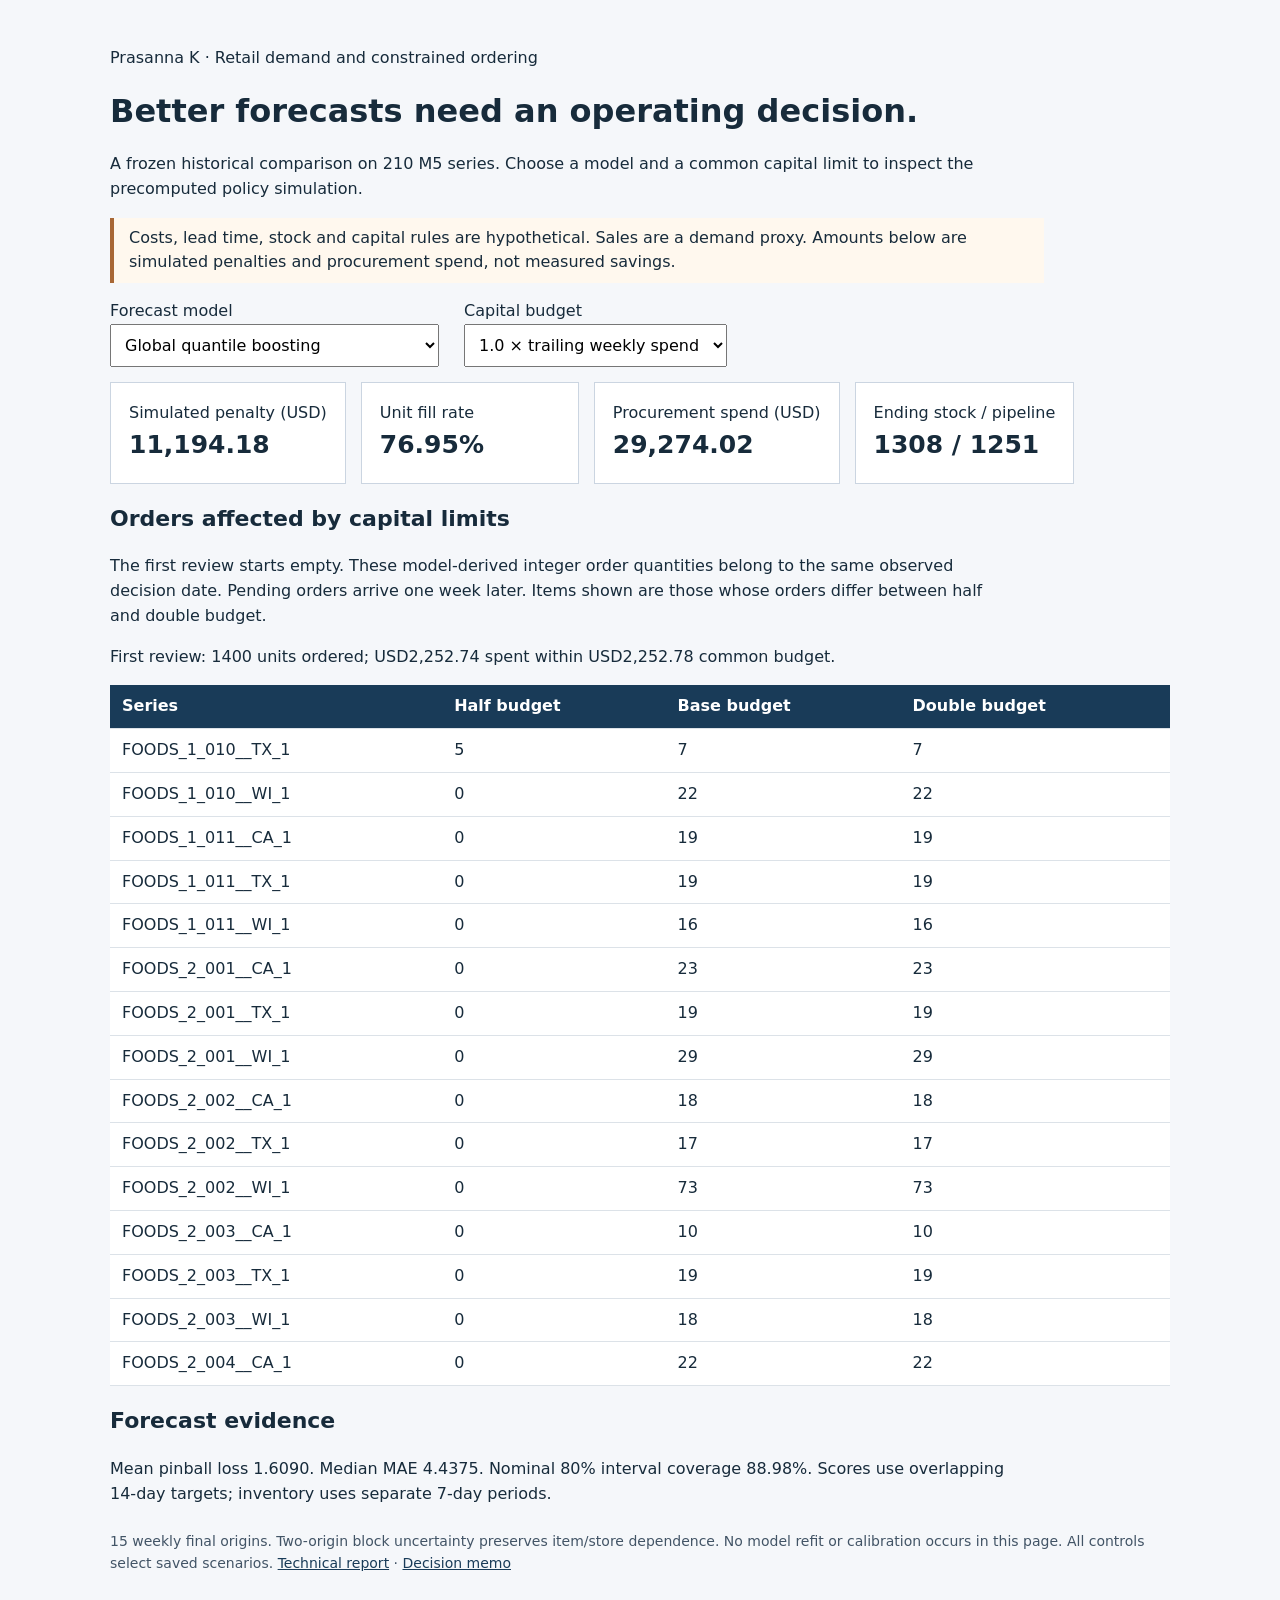
==== commit dc0271a4: "Fix the observed 320-pixel selector overflow without changing scientific results" ====
--- a/docs/index.html
+++ b/docs/index.html
@@ -1 +1 @@
-<!doctype html><html lang="en"><head><meta charset="utf-8"><meta name="viewport" content="width=device-width,initial-scale=1"><title>Forecasts and inventory decisions</title><style>body{font:16px/1.55 system-ui,sans-serif;color:#172b3b;background:#f5f7fa;margin:0}main{max-width:1060px;margin:auto;padding:30px 22px}h1{font-size:32px;line-height:1.2}h2{font-size:22px}p{max-width:900px}label{display:inline-block;margin:0 25px 15px 0}select{display:block;padding:10px;font:inherit;max-width:100%}.metrics{display:flex;gap:15px;flex-wrap:wrap}.metric{background:white;padding:18px;border:1px solid #cbd5e1;min-width:180px}.metric strong{display:block;font-size:25px}.note{border-left:4px solid #a86735;padding:8px 15px;background:#fff8ee}.table{overflow-x:auto}table{border-collapse:collapse;width:100%;background:white}th,td{text-align:left;padding:9px 12px;border-bottom:1px solid #dce2e8}th{background:#193b58;color:white}a{color:#193b58}button,select:focus{outline:2px solid #418780}footer{font-size:14px;margin-top:25px;color:#425466}</style></head><body><main><p>Research case / retail demand and constrained ordering</p><h1>Better forecasts need an operating decision.</h1><p>A frozen historical comparison on 210 M5 series. Choose a model and a common capital limit to inspect the precomputed policy simulation.</p><p class="note">Costs, lead time, stock and capital rules are hypothetical. Sales are a demand proxy. Amounts below are simulated penalties and procurement spend, not measured savings.</p><label>Forecast model<select id="model"></select></label><label>Capital budget<select id="budget"><option value="budget_half">0.5 × trailing weekly spend</option><option value="primary" selected>1.0 × trailing weekly spend</option><option value="budget_double">2.0 × trailing weekly spend</option></select></label><section aria-live="polite"><div class="metrics"><div class="metric">Simulated penalty (USD)<strong id="penalty"></strong></div><div class="metric">Unit fill rate<strong id="fill"></strong></div><div class="metric">Procurement spend (USD)<strong id="spend"></strong></div><div class="metric">Ending stock / pipeline<strong id="stock"></strong></div></div><h2>Orders affected by capital limits</h2><p>The first review starts empty. These model-derived integer order quantities belong to the same observed decision date. Pending orders arrive one week later. Items shown are those whose orders differ between half and double budget.</p><p id="first"></p><div class="table"><table><thead><tr><th>Series</th><th>Half budget</th><th>Base budget</th><th>Double budget</th></tr></thead><tbody id="orders"></tbody></table></div><h2>Forecast evidence</h2><p id="forecast"></p></section><footer>15 weekly final origins. Two-origin block uncertainty preserves item/store dependence. No model refit or calibration occurs in this page. All controls select saved scenarios. <a href="exports/technical_report.html">Technical report</a> · <a href="exports/decision_memo.html">Decision memo</a></footer></main><script id="evidence" type="application/json">{"models":{"seasonal_naive":"Seasonal naive + residual quantiles","croston_sba":"Croston SBA + residual quantiles","global_quantiles":"Global quantile boosting"},"forecast":{"croston_sba":{"actual_units_14day":32945.0,"interval80_coverage":0.7774603174603174,"interval80_width":18.303680291723904,"mae_median":6.7801407378749765,"mean_pinball":2.534996950519677,"observations":3150,"q80_empirical_fraction_leq":0.8012698412698412,"wape_median":0.6482757117713212},"global_quantiles":{"actual_units_14day":32945.0,"interval80_coverage":0.8898412698412699,"interval80_width":18.418820495117004,"mae_median":4.43748334535307,"mean_pinball":1.609013098272913,"observations":3150,"q80_empirical_fraction_leq":0.7838095238095238,"wape_median":0.42428509752199633},"seasonal_naive":{"actual_units_14day":32945.0,"interval80_coverage":0.7860317460317461,"interval80_width":18.941256998094396,"mae_median":5.68031746031746,"mean_pinball":2.083720883825769,"observations":3150,"q80_empirical_fraction_leq":0.7949206349206349,"wape_median":0.5431173167400213}},"selection":{"bootstrap":"2000 circular moving-block draws,2weekly origins per block, all stores/items resampled together","bootstrap95":[-1.2617398201523695,-0.6190884254664244],"conditional_test_improvement_established":true,"development_selected_forecast":"global_quantiles","forecast_ranking":["global_quantiles","seasonal_naive","croston_sba"],"operating_ranking_is_descriptive_not_new_model_selection":true,"paired_pinball_difference":-0.9259838522467639,"primary_operating_ranking":["global_quantiles","croston_sba","seasonal_naive"],"selected_baseline":"croston_sba"},"scenarios":{"budget_half":{"croston_sba":{"total_penalty":16747.873,"unit_fill_rate":0.4566602548689589,"procurement_spend":16117.014,"ending_inventory_units":673.0,"ending_pipeline_units":692.0,"rows":[{"budget":1126.3919999999998,"capacity_units":2579,"demand_proxy_units":1649.0,"ending_inventory_units":0.0,"filled_units":0.0,"holding_penalty":0.0,"lost_sales_penalty":1917.692,"lost_units":1649.0,"ordered_units":727,"origin":1827,"pipeline_units":727.0,"procurement_spend":1126.338,"total_penalty":1917.692,"unknown_price_demand_units":0.0,"unknown_price_series":0},{"budget":1201.9049999999997,"capacity_units":2798,"demand_proxy_units":1345.0,"ending_inventory_units":553.0,"filled_units":174.0,"holding_penalty":131.36,"lost_sales_penalty":1391.6399999999999,"lost_units":1171.0,"ordered_units":710,"origin":1834,"pipeline_units":710.0,"procurement_spend":1201.8359999999998,"total_penalty":1523.0,"unknown_price_demand_units":0.0,"unknown_price_series":0},{"budget":1208.2410000000002,"capacity_units":2777,"demand_proxy_units":1112.0,"ending_inventory_units":977.0,"filled_units":286.0,"holding_penalty":242.558,"lost_sales_penalty":1106.496,"lost_units":826.0,"ordered_units":936,"origin":1841,"pipeline_units":936.0,"procurement_spend":1208.2199999999998,"total_penalty":1349.054,"unknown_price_demand_units":0.0,"unknown_price_series":0},{"budget":1193.7825,"capacity_units":2638,"demand_proxy_units":1071.0,"ending_inventory_units":1457.0,"filled_units":456.0,"holding_penalty":322.52,"lost_sales_penalty":951.796,"lost_units":615.0,"ordered_units":672,"origin":1848,"pipeline_units":672.0,"procurement_spend":1193.694,"total_penalty":1274.316,"unknown_price_demand_units":0.0,"unknown_price_series":0},{"budget":1204.8675,"capacity_units":2588,"demand_proxy_units":1008.0,"ending_inventory_units":1524.0,"filled_units":605.0,"holding_penalty":363.23,"lost_sales_penalty":686.22,"lost_units":403.0,"ordered_units":651,"origin":1855,"pipeline_units":651.0,"procurement_spend":1204.8239999999998,"total_penalty":1049.45,"unknown_price_demand_units":0.0,"unknown_price_series":0},{"budget":1093.5794999999998,"capacity_units":2268,"demand_proxy_units":997.0,"ending_inventory_units":1652.0,"filled_units":523.0,"holding_penalty":401.353,"lost_sales_penalty":689.5240000000001,"lost_units":474.0,"ordered_units":460,"origin":1862,"pipeline_units":460.0,"procurement_spend":1093.548,"total_penalty":1090.8770000000002,"unknown_price_demand_units":0.0,"unknown_price_series":0},{"budget":1042.8644999999997,"capacity_units":2094,"demand_proxy_units":978.0,"ending_inventory_units":1561.0,"filled_units":551.0,"holding_penalty":405.81800000000004,"lost_sales_penalty":652.4920000000001,"lost_units":427.0,"ordered_units":479,"origin":1869,"pipeline_units":479.0,"procurement_spend":1042.782,"total_penalty":1058.3100000000002,"unknown_price_demand_units":0.0,"unknown_price_series":0},{"budget":1024.5585,"capacity_units":2027,"demand_proxy_units":981.0,"ending_inventory_units":1460.0,"filled_units":580.0,"holding_penalty":386.975,"lost_sales_penalty":593.9320000000001,"lost_units":401.0,"ordered_units":520,"origin":1876,"pipeline_units":520.0,"procurement_spend":1024.512,"total_penalty":980.9070000000002,"unknown_price_demand_units":0.0,"unknown_price_series":0},{"budget":1010.8132499999999,"capacity_units":1982,"demand_proxy_units":880.0,"ending_inventory_units":1468.0,"filled_units":512.0,"holding_penalty":388.466,"lost_sales_penalty":565.9639999999999,"lost_units":368.0,"ordered_units":571,"origin":1883,"pipeline_units":571.0,"procurement_spend":1010.73,"total_penalty":954.43,"unknown_price_demand_units":0.0,"unknown_price_series":0},{"budget":996.1215,"capacity_units":1918,"demand_proxy_units":1119.0,"ending_inventory_units":1377.0,"filled_units":662.0,"holding_penalty":358.56600000000003,"lost_sales_penalty":583.9760000000001,"lost_units":457.0,"ordered_units":424,"origin":1890,"pipeline_units":424.0,"procurement_spend":996.0840000000001,"total_penalty":942.5420000000001,"unknown_price_demand_units":0.0,"unknown_price_series":0},{"budget":1002.798,"capacity_units":1979,"demand_proxy_units":957.0,"ending_inventory_units":1292.0,"filled_units":509.0,"holding_penalty":344.82500000000005,"lost_sales_penalty":612.8040000000001,"lost_units":448.0,"ordered_units":660,"origin":1897,"pipeline_units":660.0,"procurement_spend":1002.6659999999999,"total_penalty":957.6290000000001,"unknown_price_demand_units":0.0,"unknown_price_series":0},{"budget":997.3439999999999,"capacity_units":1968,"demand_proxy_units":936.0,"ending_inventory_units":1412.0,"filled_units":540.0,"holding_penalty":334.39700000000005,"lost_sales_penalty":635.008,"lost_units":396.0,"ordered_units":482,"origin":1904,"pipeline_units":482.0,"procurement_spend":997.29,"total_penalty":969.4050000000001,"unknown_price_demand_units":0.0,"unknown_price_series":0},{"budget":993.7649999999999,"capacity_units":1946,"demand_proxy_units":984.0,"ending_inventory_units":1281.0,"filled_units":613.0,"holding_penalty":328.8,"lost_sales_penalty":555.392,"lost_units":371.0,"ordered_units":499,"origin":1911,"pipeline_units":499.0,"procurement_spend":993.6899999999999,"total_penalty":884.192,"unknown_price_demand_units":0.0,"unknown_price_series":0},{"budget":993.6329999999999,"capacity_units":1998,"demand_proxy_units":1319.0,"ending_inventory_units":871.0,"filled_units":909.0,"holding_penalty":247.56900000000002,"lost_sales_penalty":569.488,"lost_units":410.0,"ordered_units":479,"origin":1918,"pipeline_units":479.0,"procurement_spend":993.57,"total_penalty":817.057,"unknown_price_demand_units":0.0,"unknown_price_series":0},{"budget":1027.2487499999997,"capacity_units":2098,"demand_proxy_units":1300.0,"ending_inventory_units":673.0,"filled_units":677.0,"holding_penalty":217.092,"lost_sales_penalty":761.9200000000001,"lost_units":623.0,"ordered_units":692,"origin":1925,"pipeline_units":692.0,"procurement_spend":1027.23,"total_penalty":979.0120000000001,"unknown_price_demand_units":0.0,"unknown_price_series":0}]},"global_quantiles":{"total_penalty":16317.014000000001,"unit_fill_rate":0.4495070930512142,"procurement_spend":16116.792,"ending_inventory_units":721.0,"ending_pipeline_units":681.0,"rows":[{"budget":1126.3919999999998,"capacity_units":2579,"demand_proxy_units":1649.0,"ending_inventory_units":0.0,"filled_units":0.0,"holding_penalty":0.0,"lost_sales_penalty":1917.692,"lost_units":1649.0,"ordered_units":715,"origin":1827,"pipeline_units":715.0,"procurement_spend":1126.32,"total_penalty":1917.692,"unknown_price_demand_units":0.0,"unknown_price_series":0},{"budget":1201.9049999999997,"capacity_units":2798,"demand_proxy_units":1345.0,"ending_inventory_units":537.0,"filled_units":178.0,"holding_penalty":129.656,"lost_sales_penalty":1384.8360000000002,"lost_units":1167.0,"ordered_units":720,"origin":1834,"pipeline_units":720.0,"procurement_spend":1201.8719999999998,"total_penalty":1514.4920000000002,"unknown_price_demand_units":0.0,"unknown_price_series":0},{"budget":1208.2410000000002,"capacity_units":2777,"demand_proxy_units":1112.0,"ending_inventory_units":932.0,"filled_units":325.0,"holding_penalty":231.92200000000003,"lost_sales_penalty":1069.7440000000001,"lost_units":787.0,"ordered_units":859,"origin":1841,"pipeline_units":859.0,"procurement_spend":1208.208,"total_penalty":1301.6660000000002,"unknown_price_demand_units":0.0,"unknown_price_series":0},{"budget":1193.7825,"capacity_units":2638,"demand_proxy_units":1071.0,"ending_inventory_units":1316.0,"filled_units":475.0,"holding_penalty":290.871,"lost_sales_penalty":867.7520000000001,"lost_units":596.0,"ordered_units":819,"origin":1848,"pipeline_units":819.0,"procurement_spend":1193.67,"total_penalty":1158.623,"unknown_price_demand_units":0.0,"unknown_price_series":0},{"budget":1204.8675,"capacity_units":2588,"demand_proxy_units":1008.0,"ending_inventory_units":1576.0,"filled_units":559.0,"holding_penalty":336.719,"lost_sales_penalty":706.788,"lost_units":449.0,"ordered_units":493,"origin":1855,"pipeline_units":493.0,"procurement_spend":1204.7520000000002,"total_penalty":1043.507,"unknown_price_demand_units":0.0,"unknown_price_series":0},{"budget":1093.5794999999998,"capacity_units":2268,"demand_proxy_units":997.0,"ending_inventory_units":1501.0,"filled_units":568.0,"holding_penalty":372.855,"lost_sales_penalty":682.024,"lost_units":429.0,"ordered_units":563,"origin":1862,"pipeline_units":563.0,"procurement_spend":1093.5659999999998,"total_penalty":1054.879,"unknown_price_demand_units":0.0,"unknown_price_series":0},{"budget":1042.8644999999997,"capacity_units":2094,"demand_proxy_units":978.0,"ending_inventory_units":1450.0,"filled_units":614.0,"holding_penalty":350.129,"lost_sales_penalty":539.692,"lost_units":364.0,"ordered_units":533,"origin":1869,"pipeline_units":533.0,"procurement_spend":1042.764,"total_penalty":889.821,"unknown_price_demand_units":0.0,"unknown_price_series":0},{"budget":1024.5585,"capacity_units":2027,"demand_proxy_units":981.0,"ending_inventory_units":1406.0,"filled_units":577.0,"holding_penalty":333.594,"lost_sales_penalty":603.432,"lost_units":404.0,"ordered_units":453,"origin":1876,"pipeline_units":453.0,"procurement_spend":1024.512,"total_penalty":937.0260000000001,"unknown_price_demand_units":0.0,"unknown_price_series":0},{"budget":1010.8132499999999,"capacity_units":1982,"demand_proxy_units":880.0,"ending_inventory_units":1360.0,"filled_units":499.0,"holding_penalty":351.54200000000003,"lost_sales_penalty":631.664,"lost_units":381.0,"ordered_units":385,"origin":1883,"pipeline_units":385.0,"procurement_spend":1010.676,"total_penalty":983.206,"unknown_price_demand_units":0.0,"unknown_price_series":0},{"budget":996.1215,"capacity_units":1918,"demand_proxy_units":1119.0,"ending_inventory_units":1223.0,"filled_units":522.0,"holding_penalty":327.01800000000003,"lost_sales_penalty":605.5160000000001,"lost_units":597.0,"ordered_units":667,"origin":1890,"pipeline_units":667.0,"procurement_spend":996.072,"total_penalty":932.5340000000001,"unknown_price_demand_units":0.0,"unknown_price_series":0},{"budget":1002.798,"capacity_units":1979,"demand_proxy_units":957.0,"ending_inventory_units":1402.0,"filled_units":488.0,"holding_penalty":324.687,"lost_sales_penalty":658.4520000000001,"lost_units":469.0,"ordered_units":672,"origin":1897,"pipeline_units":672.0,"procurement_spend":1002.7860000000001,"total_penalty":983.1390000000001,"unknown_price_demand_units":0.0,"unknown_price_series":0},{"budget":997.3439999999999,"capacity_units":1968,"demand_proxy_units":936.0,"ending_inventory_units":1527.0,"filled_units":547.0,"holding_penalty":315.2,"lost_sales_penalty":639.652,"lost_units":389.0,"ordered_units":440,"origin":1904,"pipeline_units":440.0,"procurement_spend":997.242,"total_penalty":954.8520000000001,"unknown_price_demand_units":0.0,"unknown_price_series":0},{"budget":993.7649999999999,"capacity_units":1946,"demand_proxy_units":984.0,"ending_inventory_units":1362.0,"filled_units":605.0,"holding_penalty":313.56399999999996,"lost_sales_penalty":571.1400000000001,"lost_units":379.0,"ordered_units":360,"origin":1911,"pipeline_units":360.0,"procurement_spend":993.624,"total_penalty":884.7040000000001,"unknown_price_demand_units":0.0,"unknown_price_series":0},{"budget":993.6329999999999,"capacity_units":1998,"demand_proxy_units":1319.0,"ending_inventory_units":808.0,"filled_units":914.0,"holding_penalty":224.27400000000003,"lost_sales_penalty":537.296,"lost_units":405.0,"ordered_units":520,"origin":1918,"pipeline_units":520.0,"procurement_spend":993.582,"total_penalty":761.57,"unknown_price_demand_units":0.0,"unknown_price_series":0},{"budget":1027.2487499999997,"capacity_units":2098,"demand_proxy_units":1300.0,"ending_inventory_units":721.0,"filled_units":607.0,"holding_penalty":202.583,"lost_sales_penalty":796.72,"lost_units":693.0,"ordered_units":681,"origin":1925,"pipeline_units":681.0,"procurement_spend":1027.1460000000002,"total_penalty":999.303,"unknown_price_demand_units":0.0,"unknown_price_series":0}]},"seasonal_naive":{"total_penalty":18019.973,"unit_fill_rate":0.4485453233950469,"procurement_spend":16116.57,"ending_inventory_units":996.0,"ending_pipeline_units":651.0,"rows":[{"budget":1126.3919999999998,"capacity_units":2579,"demand_proxy_units":1649.0,"ending_inventory_units":0.0,"filled_units":0.0,"holding_penalty":0.0,"lost_sales_penalty":1917.692,"lost_units":1649.0,"ordered_units":746,"origin":1827,"pipeline_units":746.0,"procurement_spend":1126.38,"total_penalty":1917.692,"unknown_price_demand_units":0.0,"unknown_price_series":0},{"budget":1201.9049999999997,"capacity_units":2798,"demand_proxy_units":1345.0,"ending_inventory_units":611.0,"filled_units":135.0,"holding_penalty":142.80700000000002,"lost_sales_penalty":1437.4,"lost_units":1210.0,"ordered_units":756,"origin":1834,"pipeline_units":756.0,"procurement_spend":1201.86,"total_penalty":1580.207,"unknown_price_demand_units":0.0,"unknown_price_series":0},{"budget":1208.2410000000002,"capacity_units":2777,"demand_proxy_units":1112.0,"ending_inventory_units":1141.0,"filled_units":226.0,"holding_penalty":277.987,"lost_sales_penalty":1202.0080000000003,"lost_units":886.0,"ordered_units":684,"origin":1841,"pipeline_units":684.0,"procurement_spend":1208.202,"total_penalty":1479.9950000000003,"unknown_price_demand_units":0.0,"unknown_price_series":0},{"budget":1193.7825,"capacity_units":2638,"demand_proxy_units":1071.0,"ending_inventory_units":1470.0,"filled_units":355.0,"holding_penalty":367.08500000000004,"lost_sales_penalty":988.352,"lost_units":716.0,"ordered_units":667,"origin":1848,"pipeline_units":667.0,"procurement_spend":1193.7479999999998,"total_penalty":1355.437,"unknown_price_demand_units":0.0,"unknown_price_series":0},{"budget":1204.8675,"capacity_units":2588,"demand_proxy_units":1008.0,"ending_inventory_units":1640.0,"filled_units":497.0,"holding_penalty":417.163,"lost_sales_penalty":723.6560000000002,"lost_units":511.0,"ordered_units":916,"origin":1855,"pipeline_units":916.0,"procurement_spend":1204.758,"total_penalty":1140.8190000000002,"unknown_price_demand_units":0.0,"unknown_price_series":0},{"budget":1093.5794999999998,"capacity_units":2268,"demand_proxy_units":997.0,"ending_inventory_units":2013.0,"filled_units":543.0,"holding_penalty":461.683,"lost_sales_penalty":713.7760000000001,"lost_units":454.0,"ordered_units":400,"origin":1862,"pipeline_units":400.0,"procurement_spend":1093.518,"total_penalty":1175.459,"unknown_price_demand_units":0.0,"unknown_price_series":0},{"budget":1042.8644999999997,"capacity_units":2094,"demand_proxy_units":978.0,"ending_inventory_units":1869.0,"filled_units":544.0,"holding_penalty":465.79299999999995,"lost_sales_penalty":649.5280000000001,"lost_units":434.0,"ordered_units":626,"origin":1869,"pipeline_units":626.0,"procurement_spend":1042.824,"total_penalty":1115.3210000000001,"unknown_price_demand_units":0.0,"unknown_price_series":0},{"budget":1024.5585,"capacity_units":2027,"demand_proxy_units":981.0,"ending_inventory_units":1867.0,"filled_units":628.0,"holding_penalty":458.75900000000007,"lost_sales_penalty":640.3720000000002,"lost_units":353.0,"ordered_units":381,"origin":1876,"pipeline_units":381.0,"procurement_spend":1024.458,"total_penalty":1099.1310000000003,"unknown_price_demand_units":0.0,"unknown_price_series":0},{"budget":1010.8132499999999,"capacity_units":1982,"demand_proxy_units":880.0,"ending_inventory_units":1693.0,"filled_units":555.0,"holding_penalty":461.85300000000007,"lost_sales_penalty":571.452,"lost_units":325.0,"ordered_units":577,"origin":1883,"pipeline_units":577.0,"procurement_spend":1010.7,"total_penalty":1033.305,"unknown_price_demand_units":0.0,"unknown_price_series":0},{"budget":996.1215,"capacity_units":1918,"demand_proxy_units":1119.0,"ending_inventory_units":1602.0,"filled_units":668.0,"holding_penalty":442.141,"lost_sales_penalty":624.748,"lost_units":451.0,"ordered_units":423,"origin":1890,"pipeline_units":423.0,"procurement_spend":996.0899999999999,"total_penalty":1066.8890000000001,"unknown_price_demand_units":0.0,"unknown_price_series":0},{"budget":1002.798,"capacity_units":1979,"demand_proxy_units":957.0,"ending_inventory_units":1547.0,"filled_units":478.0,"holding_penalty":445.851,"lost_sales_penalty":682.604,"lost_units":479.0,"ordered_units":855,"origin":1897,"pipeline_units":855.0,"procurement_spend":1002.528,"total_penalty":1128.455,"unknown_price_demand_units":0.0,"unknown_price_series":0},{"budget":997.3439999999999,"capacity_units":1968,"demand_proxy_units":936.0,"ending_inventory_units":1890.0,"filled_units":512.0,"holding_penalty":439.62800000000004,"lost_sales_penalty":652.4000000000001,"lost_units":424.0,"ordered_units":522,"origin":1904,"pipeline_units":522.0,"procurement_spend":997.1399999999999,"total_penalty":1092.0280000000002,"unknown_price_demand_units":0.0,"unknown_price_series":0},{"budget":993.7649999999999,"capacity_units":1946,"demand_proxy_units":984.0,"ending_inventory_units":1811.0,"filled_units":601.0,"holding_penalty":438.922,"lost_sales_penalty":575.1200000000001,"lost_units":383.0,"ordered_units":539,"origin":1911,"pipeline_units":539.0,"procurement_spend":993.5939999999999,"total_penalty":1014.0420000000001,"unknown_price_demand_units":0.0,"unknown_price_series":0},{"budget":993.6329999999999,"capacity_units":1998,"demand_proxy_units":1319.0,"ending_inventory_units":1367.0,"filled_units":983.0,"holding_penalty":347.40999999999997,"lost_sales_penalty":528.4280000000001,"lost_units":336.0,"ordered_units":366,"origin":1918,"pipeline_units":366.0,"procurement_spend":993.6119999999999,"total_penalty":875.8380000000001,"unknown_price_demand_units":0.0,"unknown_price_series":0},{"budget":1027.2487499999997,"capacity_units":2098,"demand_proxy_units":1300.0,"ending_inventory_units":996.0,"filled_units":737.0,"holding_penalty":290.28700000000003,"lost_sales_penalty":655.068,"lost_units":563.0,"ordered_units":651,"origin":1925,"pipeline_units":651.0,"procurement_spend":1027.158,"total_penalty":945.355,"unknown_price_demand_units":0.0,"unknown_price_series":0}]}},"primary":{"croston_sba":{"total_penalty":12526.511,"unit_fill_rate":0.7670113007934599,"procurement_spend":29523.774,"ending_inventory_units":1473.0,"ending_pipeline_units":1066.0,"rows":[{"budget":2252.7839999999997,"capacity_units":2579,"demand_proxy_units":1649.0,"ending_inventory_units":0.0,"filled_units":0.0,"holding_penalty":0.0,"lost_sales_penalty":1917.692,"lost_units":1649.0,"ordered_units":1402,"origin":1827,"pipeline_units":1402.0,"procurement_spend":2252.676,"total_penalty":1917.692,"unknown_price_demand_units":0.0,"unknown_price_series":0},{"budget":2403.8099999999995,"capacity_units":2798,"demand_proxy_units":1345.0,"ending_inventory_units":970.0,"filled_units":432.0,"holding_penalty":247.38500000000002,"lost_sales_penalty":1104.848,"lost_units":913.0,"ordered_units":1778,"origin":1834,"pipeline_units":1778.0,"procurement_spend":2403.7799999999997,"total_penalty":1352.233,"unknown_price_demand_units":0.0,"unknown_price_series":0},{"budget":2416.4820000000004,"capacity_units":2777,"demand_proxy_units":1112.0,"ending_inventory_units":1992.0,"filled_units":756.0,"holding_penalty":450.4460000000001,"lost_sales_penalty":670.0520000000001,"lost_units":356.0,"ordered_units":825,"origin":1841,"pipeline_units":825.0,"procurement_spend":2416.428,"total_penalty":1120.4980000000003,"unknown_price_demand_units":0.0,"unknown_price_series":0},{"budget":2387.565,"capacity_units":2638,"demand_proxy_units":1071.0,"ending_inventory_units":1923.0,"filled_units":894.0,"holding_penalty":557.1540000000001,"lost_sales_penalty":253.168,"lost_units":177.0,"ordered_units":1397,"origin":1848,"pipeline_units":1397.0,"procurement_spend":2386.998,"total_penalty":810.3220000000001,"unknown_price_demand_units":0.0,"unknown_price_series":0},{"budget":2409.735,"capacity_units":2588,"demand_proxy_units":1008.0,"ending_inventory_units":2368.0,"filled_units":952.0,"holding_penalty":646.846,"lost_sales_penalty":86.61200000000001,"lost_units":56.0,"ordered_units":914,"origin":1855,"pipeline_units":914.0,"procurement_spend":1840.314,"total_penalty":733.458,"unknown_price_demand_units":0.0,"unknown_price_series":0},{"budget":2187.1589999999997,"capacity_units":2268,"demand_proxy_units":997.0,"ending_inventory_units":2337.0,"filled_units":945.0,"holding_penalty":634.198,"lost_sales_penalty":61.499999999999986,"lost_units":52.0,"ordered_units":888,"origin":1862,"pipeline_units":888.0,"procurement_spend":1682.46,"total_penalty":695.698,"unknown_price_demand_units":0.0,"unknown_price_series":0},{"budget":2085.7289999999994,"capacity_units":2094,"demand_proxy_units":978.0,"ending_inventory_units":2310.0,"filled_units":915.0,"holding_penalty":595.138,"lost_sales_penalty":83.912,"lost_units":63.0,"ordered_units":833,"origin":1869,"pipeline_units":833.0,"procurement_spend":1806.42,"total_penalty":679.0500000000001,"unknown_price_demand_units":0.0,"unknown_price_series":0},{"budget":2049.117,"capacity_units":2027,"demand_proxy_units":981.0,"ending_inventory_units":2244.0,"filled_units":899.0,"holding_penalty":582.742,"lost_sales_penalty":110.628,"lost_units":82.0,"ordered_units":843,"origin":1876,"pipeline_units":843.0,"procurement_spend":1877.1960000000001,"total_penalty":693.37,"unknown_price_demand_units":0.0,"unknown_price_series":0},{"budget":2021.6264999999999,"capacity_units":1982,"demand_proxy_units":880.0,"ending_inventory_units":2273.0,"filled_units":814.0,"holding_penalty":607.5590000000001,"lost_sales_penalty":90.108,"lost_units":66.0,"ordered_units":889,"origin":1883,"pipeline_units":889.0,"procurement_spend":1883.3880000000001,"total_penalty":697.6670000000001,"unknown_price_demand_units":0.0,"unknown_price_series":0},{"budget":1992.243,"capacity_units":1918,"demand_proxy_units":1119.0,"ending_inventory_units":2095.0,"filled_units":1067.0,"holding_penalty":588.9910000000001,"lost_sales_penalty":47.532,"lost_units":52.0,"ordered_units":787,"origin":1890,"pipeline_units":787.0,"procurement_spend":1685.3339999999998,"total_penalty":636.5230000000001,"unknown_price_demand_units":0.0,"unknown_price_series":0},{"budget":2005.596,"capacity_units":1979,"demand_proxy_units":957.0,"ending_inventory_units":2024.0,"filled_units":858.0,"holding_penalty":558.447,"lost_sales_penalty":86.09200000000001,"lost_units":99.0,"ordered_units":1166,"origin":1897,"pipeline_units":1166.0,"procurement_spend":1993.3559999999998,"total_penalty":644.539,"unknown_price_demand_units":0.0,"unknown_price_series":0},{"budget":1994.6879999999999,"capacity_units":1968,"demand_proxy_units":936.0,"ending_inventory_units":2312.0,"filled_units":878.0,"holding_penalty":573.9599999999999,"lost_sales_penalty":78.45600000000002,"lost_units":58.0,"ordered_units":896,"origin":1904,"pipeline_units":896.0,"procurement_spend":1942.9440000000002,"total_penalty":652.4159999999999,"unknown_price_demand_units":0.0,"unknown_price_series":0},{"budget":1987.5299999999997,"capacity_units":1946,"demand_proxy_units":984.0,"ending_inventory_units":2275.0,"filled_units":933.0,"holding_penalty":608.0630000000001,"lost_sales_penalty":83.756,"lost_units":51.0,"ordered_units":817,"origin":1911,"pipeline_units":817.0,"procurement_spend":1872.6359999999997,"total_penalty":691.8190000000001,"unknown_price_demand_units":0.0,"unknown_price_series":0},{"budget":1987.2659999999998,"capacity_units":1998,"demand_proxy_units":1319.0,"ending_inventory_units":1818.0,"filled_units":1274.0,"holding_penalty":544.1020000000001,"lost_sales_penalty":52.604,"lost_units":45.0,"ordered_units":798,"origin":1918,"pipeline_units":798.0,"procurement_spend":1524.18,"total_penalty":596.7060000000001,"unknown_price_demand_units":0.0,"unknown_price_series":0},{"budget":2054.4974999999995,"capacity_units":2098,"demand_proxy_units":1300.0,"ending_inventory_units":1473.0,"filled_units":1143.0,"holding_penalty":450.72,"lost_sales_penalty":153.8,"lost_units":157.0,"ordered_units":1066,"origin":1925,"pipeline_units":1066.0,"procurement_spend":1955.664,"total_penalty":604.52,"unknown_price_demand_units":0.0,"unknown_price_series":0}]},"global_quantiles":{"total_penalty":11194.183,"unit_fill_rate":0.7694758355373887,"procurement_spend":29274.018,"ending_inventory_units":1308.0,"ending_pipeline_units":1251.0,"rows":[{"budget":2252.7839999999997,"capacity_units":2579,"demand_proxy_units":1649.0,"ending_inventory_units":0.0,"filled_units":0.0,"holding_penalty":0.0,"lost_sales_penalty":1917.692,"lost_units":1649.0,"ordered_units":1400,"origin":1827,"pipeline_units":1400.0,"procurement_spend":2252.742,"total_penalty":1917.692,"unknown_price_demand_units":0.0,"unknown_price_series":0},{"budget":2403.8099999999995,"capacity_units":2798,"demand_proxy_units":1345.0,"ending_inventory_units":913.0,"filled_units":487.0,"holding_penalty":232.10399999999998,"lost_sales_penalty":1043.68,"lost_units":858.0,"ordered_units":1618,"origin":1834,"pipeline_units":1618.0,"procurement_spend":2403.714,"total_penalty":1275.784,"unknown_price_demand_units":0.0,"unknown_price_series":0},{"budget":2416.4820000000004,"capacity_units":2777,"demand_proxy_units":1112.0,"ending_inventory_units":1748.0,"filled_units":783.0,"holding_penalty":408.374,"lost_sales_penalty":561.9320000000001,"lost_units":329.0,"ordered_units":1008,"origin":1841,"pipeline_units":1008.0,"procurement_spend":2416.4819999999995,"total_penalty":970.3060000000002,"unknown_price_demand_units":0.0,"unknown_price_series":0},{"budget":2387.565,"capacity_units":2638,"demand_proxy_units":1071.0,"ending_inventory_units":1804.0,"filled_units":952.0,"holding_penalty":492.80100000000004,"lost_sales_penalty":163.848,"lost_units":119.0,"ordered_units":1035,"origin":1848,"pipeline_units":1035.0,"procurement_spend":1821.294,"total_penalty":656.6490000000001,"unknown_price_demand_units":0.0,"unknown_price_series":0},{"budget":2409.735,"capacity_units":2588,"demand_proxy_units":1008.0,"ending_inventory_units":1891.0,"filled_units":948.0,"holding_penalty":490.3140000000001,"lost_sales_penalty":95.03200000000001,"lost_units":60.0,"ordered_units":970,"origin":1855,"pipeline_units":970.0,"procurement_spend":1990.338,"total_penalty":585.3460000000001,"unknown_price_demand_units":0.0,"unknown_price_series":0},{"budget":2187.1589999999997,"capacity_units":2268,"demand_proxy_units":997.0,"ending_inventory_units":1929.0,"filled_units":932.0,"holding_penalty":509.68600000000004,"lost_sales_penalty":90.04400000000001,"lost_units":65.0,"ordered_units":924,"origin":1862,"pipeline_units":924.0,"procurement_spend":1764.3660000000002,"total_penalty":599.73,"unknown_price_demand_units":0.0,"unknown_price_series":0},{"budget":2085.7289999999994,"capacity_units":2094,"demand_proxy_units":978.0,"ending_inventory_units":1935.0,"filled_units":918.0,"holding_penalty":487.42100000000005,"lost_sales_penalty":93.86000000000001,"lost_units":60.0,"ordered_units":900,"origin":1869,"pipeline_units":900.0,"procurement_spend":1834.116,"total_penalty":581.2810000000001,"unknown_price_demand_units":0.0,"unknown_price_series":0},{"budget":2049.117,"capacity_units":2027,"demand_proxy_units":981.0,"ending_inventory_units":1913.0,"filled_units":922.0,"holding_penalty":478.1600000000001,"lost_sales_penalty":104.44800000000001,"lost_units":59.0,"ordered_units":886,"origin":1876,"pipeline_units":886.0,"procurement_spend":1899.786,"total_penalty":582.6080000000001,"unknown_price_demand_units":0.0,"unknown_price_series":0},{"budget":2021.6264999999999,"capacity_units":1982,"demand_proxy_units":880.0,"ending_inventory_units":1962.0,"filled_units":837.0,"holding_penalty":503.214,"lost_sales_penalty":76.124,"lost_units":43.0,"ordered_units":973,"origin":1883,"pipeline_units":973.0,"procurement_spend":1944.618,"total_penalty":579.338,"unknown_price_demand_units":0.0,"unknown_price_series":0},{"budget":1992.243,"capacity_units":1918,"demand_proxy_units":1119.0,"ending_inventory_units":1868.0,"filled_units":1067.0,"holding_penalty":498.4080000000001,"lost_sales_penalty":61.760000000000005,"lost_units":52.0,"ordered_units":766,"origin":1890,"pipeline_units":766.0,"procurement_spend":1665.6599999999999,"total_penalty":560.1680000000001,"unknown_price_demand_units":0.0,"unknown_price_series":0},{"budget":2005.596,"capacity_units":1979,"demand_proxy_units":957.0,"ending_inventory_units":1766.0,"filled_units":868.0,"holding_penalty":471.064,"lost_sales_penalty":112.00800000000001,"lost_units":89.0,"ordered_units":1110,"origin":1897,"pipeline_units":1110.0,"procurement_spend":1980.504,"total_penalty":583.072,"unknown_price_demand_units":0.0,"unknown_price_series":0},{"budget":1994.6879999999999,"capacity_units":1968,"demand_proxy_units":936.0,"ending_inventory_units":1997.0,"filled_units":879.0,"holding_penalty":483.84900000000005,"lost_sales_penalty":76.44800000000001,"lost_units":57.0,"ordered_units":814,"origin":1904,"pipeline_units":814.0,"procurement_spend":1742.166,"total_penalty":560.297,"unknown_price_demand_units":0.0,"unknown_price_series":0},{"budget":1987.5299999999997,"capacity_units":1946,"demand_proxy_units":984.0,"ending_inventory_units":1898.0,"filled_units":913.0,"holding_penalty":494.36500000000007,"lost_sales_penalty":123.132,"lost_units":71.0,"ordered_units":827,"origin":1911,"pipeline_units":827.0,"procurement_spend":1882.992,"total_penalty":617.4970000000001,"unknown_price_demand_units":0.0,"unknown_price_series":0},{"budget":1987.2659999999998,"capacity_units":1998,"demand_proxy_units":1319.0,"ending_inventory_units":1483.0,"filled_units":1242.0,"holding_penalty":441.841,"lost_sales_penalty":91.44800000000001,"lost_units":77.0,"ordered_units":878,"origin":1918,"pipeline_units":878.0,"procurement_spend":1620.762,"total_penalty":533.289,"unknown_price_demand_units":0.0,"unknown_price_series":0},{"budget":2054.4974999999995,"capacity_units":2098,"demand_proxy_units":1300.0,"ending_inventory_units":1308.0,"filled_units":1053.0,"holding_penalty":379.014,"lost_sales_penalty":212.11200000000002,"lost_units":247.0,"ordered_units":1251,"origin":1925,"pipeline_units":1251.0,"procurement_spend":2054.478,"total_penalty":591.126,"unknown_price_demand_units":0.0,"unknown_price_series":0}]},"seasonal_naive":{"total_penalty":15314.387,"unit_fill_rate":0.7715797066602549,"procurement_spend":31376.7,"ending_inventory_units":2229.0,"ending_pipeline_units":1188.0,"rows":[{"budget":2252.7839999999997,"capacity_units":2579,"demand_proxy_units":1649.0,"ending_inventory_units":0.0,"filled_units":0.0,"holding_penalty":0.0,"lost_sales_penalty":1917.692,"lost_units":1649.0,"ordered_units":1397,"origin":1827,"pipeline_units":1397.0,"procurement_spend":2252.7599999999998,"total_penalty":1917.692,"unknown_price_demand_units":0.0,"unknown_price_series":0},{"budget":2403.8099999999995,"capacity_units":2798,"demand_proxy_units":1345.0,"ending_inventory_units":1023.0,"filled_units":374.0,"holding_penalty":258.615,"lost_sales_penalty":1149.712,"lost_units":971.0,"ordered_units":1997,"origin":1834,"pipeline_units":1997.0,"procurement_spend":2403.75,"total_penalty":1408.327,"unknown_price_demand_units":0.0,"unknown_price_series":0},{"budget":2416.4820000000004,"capacity_units":2777,"demand_proxy_units":1112.0,"ending_inventory_units":2331.0,"filled_units":689.0,"holding_penalty":487.90200000000004,"lost_sales_penalty":774.576,"lost_units":423.0,"ordered_units":934,"origin":1841,"pipeline_units":934.0,"procurement_spend":2416.482,"total_penalty":1262.478,"unknown_price_demand_units":0.0,"unknown_price_series":0},{"budget":2387.565,"capacity_units":2638,"demand_proxy_units":1071.0,"ending_inventory_units":2432.0,"filled_units":833.0,"holding_penalty":622.855,"lost_sales_penalty":366.252,"lost_units":238.0,"ordered_units":1092,"origin":1848,"pipeline_units":1092.0,"procurement_spend":2387.55,"total_penalty":989.107,"unknown_price_demand_units":0.0,"unknown_price_series":0},{"budget":2409.735,"capacity_units":2588,"demand_proxy_units":1008.0,"ending_inventory_units":2629.0,"filled_units":895.0,"holding_penalty":729.7570000000001,"lost_sales_penalty":155.084,"lost_units":113.0,"ordered_units":1137,"origin":1855,"pipeline_units":1137.0,"procurement_spend":2409.696,"total_penalty":884.8410000000001,"unknown_price_demand_units":0.0,"unknown_price_series":0},{"budget":2187.1589999999997,"capacity_units":2268,"demand_proxy_units":997.0,"ending_inventory_units":2845.0,"filled_units":921.0,"holding_penalty":815.9870000000001,"lost_sales_penalty":77.084,"lost_units":76.0,"ordered_units":1123,"origin":1862,"pipeline_units":1123.0,"procurement_spend":2103.762,"total_penalty":893.0710000000001,"unknown_price_demand_units":0.0,"unknown_price_series":0},{"budget":2085.7289999999994,"capacity_units":2094,"demand_proxy_units":978.0,"ending_inventory_units":3041.0,"filled_units":927.0,"holding_penalty":841.0190000000001,"lost_sales_penalty":55.556000000000004,"lost_units":51.0,"ordered_units":902,"origin":1869,"pipeline_units":902.0,"procurement_spend":1953.174,"total_penalty":896.5750000000002,"unknown_price_demand_units":0.0,"unknown_price_series":0},{"budget":2049.117,"capacity_units":2027,"demand_proxy_units":981.0,"ending_inventory_units":2999.0,"filled_units":944.0,"holding_penalty":839.49,"lost_sales_penalty":55.492000000000004,"lost_units":37.0,"ordered_units":867,"origin":1876,"pipeline_units":867.0,"procurement_spend":2048.94,"total_penalty":894.982,"unknown_price_demand_units":0.0,"unknown_price_series":0},{"budget":2021.6264999999999,"capacity_units":1982,"demand_proxy_units":880.0,"ending_inventory_units":3030.0,"filled_units":836.0,"holding_penalty":887.3050000000001,"lost_sales_penalty":67.412,"lost_units":44.0,"ordered_units":974,"origin":1883,"pipeline_units":974.0,"procurement_spend":2021.3519999999999,"total_penalty":954.7170000000001,"unknown_price_demand_units":0.0,"unknown_price_series":0},{"budget":1992.243,"capacity_units":1918,"demand_proxy_units":1119.0,"ending_inventory_units":2889.0,"filled_units":1115.0,"holding_penalty":883.1030000000001,"lost_sales_penalty":13.02,"lost_units":4.0,"ordered_units":772,"origin":1890,"pipeline_units":772.0,"procurement_spend":1679.67,"total_penalty":896.123,"unknown_price_demand_units":0.0,"unknown_price_series":0},{"budget":2005.596,"capacity_units":1979,"demand_proxy_units":957.0,"ending_inventory_units":2746.0,"filled_units":915.0,"holding_penalty":838.06,"lost_sales_penalty":31.872000000000003,"lost_units":42.0,"ordered_units":1351,"origin":1897,"pipeline_units":1351.0,"procurement_spend":2005.404,"total_penalty":869.9319999999999,"unknown_price_demand_units":0.0,"unknown_price_series":0},{"budget":1994.6879999999999,"capacity_units":1968,"demand_proxy_units":936.0,"ending_inventory_units":3191.0,"filled_units":906.0,"holding_penalty":843.7480000000002,"lost_sales_penalty":30.548000000000002,"lost_units":30.0,"ordered_units":907,"origin":1904,"pipeline_units":907.0,"procurement_spend":1994.532,"total_penalty":874.2960000000002,"unknown_price_demand_units":0.0,"unknown_price_series":0},{"budget":1987.5299999999997,"capacity_units":1946,"demand_proxy_units":984.0,"ending_inventory_units":3133.0,"filled_units":965.0,"holding_penalty":873.289,"lost_sales_penalty":31.180000000000003,"lost_units":19.0,"ordered_units":816,"origin":1911,"pipeline_units":816.0,"procurement_spend":1987.3559999999998,"total_penalty":904.4689999999999,"unknown_price_demand_units":0.0,"unknown_price_series":0},{"budget":1987.2659999999998,"capacity_units":1998,"demand_proxy_units":1319.0,"ending_inventory_units":2655.0,"filled_units":1294.0,"holding_penalty":824.089,"lost_sales_penalty":35.168,"lost_units":25.0,"ordered_units":796,"origin":1918,"pipeline_units":796.0,"procurement_spend":1657.884,"total_penalty":859.2570000000001,"unknown_price_demand_units":0.0,"unknown_price_series":0},{"budget":2054.4974999999995,"capacity_units":2098,"demand_proxy_units":1300.0,"ending_inventory_units":2229.0,"filled_units":1222.0,"holding_penalty":733.4520000000001,"lost_sales_penalty":75.068,"lost_units":78.0,"ordered_units":1188,"origin":1925,"pipeline_units":1188.0,"procurement_spend":2054.388,"total_penalty":808.5200000000001,"unknown_price_demand_units":0.0,"unknown_price_series":0}]}},"budget_double":{"croston_sba":{"total_penalty":11777.150000000001,"unit_fill_rate":0.8253786968021158,"procurement_spend":31499.766,"ending_inventory_units":1516.0,"ending_pipeline_units":1047.0,"rows":[{"budget":4505.567999999999,"capacity_units":2579,"demand_proxy_units":1649.0,"ending_inventory_units":0.0,"filled_units":0.0,"holding_penalty":0.0,"lost_sales_penalty":1917.692,"lost_units":1649.0,"ordered_units":2579,"origin":1827,"pipeline_units":2579.0,"procurement_spend":3982.9620000000004,"total_penalty":1917.692,"unknown_price_demand_units":0.0,"unknown_price_series":0},{"budget":4807.619999999999,"capacity_units":2798,"demand_proxy_units":1345.0,"ending_inventory_units":1631.0,"filled_units":948.0,"holding_penalty":416.826,"lost_sales_penalty":629.088,"lost_units":397.0,"ordered_units":1642,"origin":1834,"pipeline_units":1642.0,"procurement_spend":3500.754,"total_penalty":1045.914,"unknown_price_demand_units":0.0,"unknown_price_series":0},{"budget":4832.964000000001,"capacity_units":2777,"demand_proxy_units":1112.0,"ending_inventory_units":2265.0,"filled_units":1008.0,"holding_penalty":661.1580000000001,"lost_sales_penalty":103.9,"lost_units":104.0,"ordered_units":1117,"origin":1841,"pipeline_units":1117.0,"procurement_spend":1764.8279999999997,"total_penalty":765.0580000000001,"unknown_price_demand_units":0.0,"unknown_price_series":0},{"budget":4775.13,"capacity_units":2638,"demand_proxy_units":1071.0,"ending_inventory_units":2328.0,"filled_units":1054.0,"holding_penalty":602.494,"lost_sales_penalty":25.96,"lost_units":17.0,"ordered_units":956,"origin":1848,"pipeline_units":956.0,"procurement_spend":1934.208,"total_penalty":628.4540000000001,"unknown_price_demand_units":0.0,"unknown_price_series":0},{"budget":4819.47,"capacity_units":2588,"demand_proxy_units":1008.0,"ending_inventory_units":2338.0,"filled_units":946.0,"holding_penalty":618.197,"lost_sales_penalty":92.51600000000002,"lost_units":62.0,"ordered_units":1025,"origin":1855,"pipeline_units":1025.0,"procurement_spend":2101.638,"total_penalty":710.713,"unknown_price_demand_units":0.0,"unknown_price_series":0},{"budget":4374.317999999999,"capacity_units":2268,"demand_proxy_units":997.0,"ending_inventory_units":2417.0,"filled_units":946.0,"holding_penalty":648.8840000000001,"lost_sales_penalty":60.623999999999995,"lost_units":51.0,"ordered_units":894,"origin":1862,"pipeline_units":894.0,"procurement_spend":1688.076,"total_penalty":709.5080000000002,"unknown_price_demand_units":0.0,"unknown_price_series":0},{"budget":4171.457999999999,"capacity_units":2094,"demand_proxy_units":978.0,"ending_inventory_units":2394.0,"filled_units":917.0,"holding_penalty":610.2400000000001,"lost_sales_penalty":81.66,"lost_units":61.0,"ordered_units":839,"origin":1869,"pipeline_units":839.0,"procurement_spend":1814.028,"total_penalty":691.9000000000001,"unknown_price_demand_units":0.0,"unknown_price_series":0},{"budget":4098.234,"capacity_units":2027,"demand_proxy_units":981.0,"ending_inventory_units":2334.0,"filled_units":899.0,"holding_penalty":599.1120000000001,"lost_sales_penalty":110.628,"lost_units":82.0,"ordered_units":842,"origin":1876,"pipeline_units":842.0,"procurement_spend":1878.114,"total_penalty":709.7400000000001,"unknown_price_demand_units":0.0,"unknown_price_series":0},{"budget":4043.2529999999997,"capacity_units":1982,"demand_proxy_units":880.0,"ending_inventory_units":2357.0,"filled_units":819.0,"holding_penalty":623.9570000000001,"lost_sales_penalty":89.608,"lost_units":61.0,"ordered_units":884,"origin":1883,"pipeline_units":884.0,"procurement_spend":1882.6380000000001,"total_penalty":713.565,"unknown_price_demand_units":0.0,"unknown_price_series":0},{"budget":3984.486,"capacity_units":1918,"demand_proxy_units":1119.0,"ending_inventory_units":2179.0,"filled_units":1062.0,"holding_penalty":605.389,"lost_sales_penalty":48.032,"lost_units":57.0,"ordered_units":792,"origin":1890,"pipeline_units":792.0,"procurement_spend":1686.0839999999998,"total_penalty":653.421,"unknown_price_demand_units":0.0,"unknown_price_series":0},{"budget":4011.192,"capacity_units":1979,"demand_proxy_units":957.0,"ending_inventory_units":2108.0,"filled_units":863.0,"holding_penalty":574.8450000000001,"lost_sales_penalty":85.59200000000001,"lost_units":94.0,"ordered_units":1161,"origin":1897,"pipeline_units":1161.0,"procurement_spend":1992.6059999999998,"total_penalty":660.4370000000001,"unknown_price_demand_units":0.0,"unknown_price_series":0},{"budget":3989.3759999999997,"capacity_units":1968,"demand_proxy_units":936.0,"ending_inventory_units":2391.0,"filled_units":878.0,"holding_penalty":590.2330000000001,"lost_sales_penalty":78.45600000000002,"lost_units":58.0,"ordered_units":901,"origin":1904,"pipeline_units":901.0,"procurement_spend":1943.6940000000002,"total_penalty":668.6890000000001,"unknown_price_demand_units":0.0,"unknown_price_series":0},{"budget":3975.0599999999995,"capacity_units":1946,"demand_proxy_units":984.0,"ending_inventory_units":2359.0,"filled_units":933.0,"holding_penalty":624.461,"lost_sales_penalty":83.756,"lost_units":51.0,"ordered_units":817,"origin":1911,"pipeline_units":817.0,"procurement_spend":1872.6359999999997,"total_penalty":708.217,"unknown_price_demand_units":0.0,"unknown_price_series":0},{"budget":3974.5319999999997,"capacity_units":1998,"demand_proxy_units":1319.0,"ending_inventory_units":1902.0,"filled_units":1274.0,"holding_penalty":560.5,"lost_sales_penalty":52.604,"lost_units":45.0,"ordered_units":798,"origin":1918,"pipeline_units":798.0,"procurement_spend":1524.18,"total_penalty":613.104,"unknown_price_demand_units":0.0,"unknown_price_series":0},{"budget":4108.994999999999,"capacity_units":2098,"demand_proxy_units":1300.0,"ending_inventory_units":1516.0,"filled_units":1184.0,"holding_penalty":459.08200000000005,"lost_sales_penalty":121.656,"lost_units":116.0,"ordered_units":1047,"origin":1925,"pipeline_units":1047.0,"procurement_spend":1933.32,"total_penalty":580.738,"unknown_price_demand_units":0.0,"unknown_price_series":0}]},"global_quantiles":{"total_penalty":10727.105000000001,"unit_fill_rate":0.8210507333493628,"procurement_spend":31102.896,"ending_inventory_units":1390.0,"ending_pipeline_units":1398.0,"rows":[{"budget":4505.567999999999,"capacity_units":2579,"demand_proxy_units":1649.0,"ending_inventory_units":0.0,"filled_units":0.0,"holding_penalty":0.0,"lost_sales_penalty":1917.692,"lost_units":1649.0,"ordered_units":2579,"origin":1827,"pipeline_units":2579.0,"procurement_spend":3724.014,"total_penalty":1917.692,"unknown_price_demand_units":0.0,"unknown_price_series":0},{"budget":4807.619999999999,"capacity_units":2798,"demand_proxy_units":1345.0,"ending_inventory_units":1574.0,"filled_units":1005.0,"holding_penalty":369.388,"lost_sales_penalty":611.9680000000001,"lost_units":340.0,"ordered_units":1379,"origin":1834,"pipeline_units":1379.0,"procurement_spend":3099.942,"total_penalty":981.356,"unknown_price_demand_units":0.0,"unknown_price_series":0},{"budget":4832.964000000001,"capacity_units":2777,"demand_proxy_units":1112.0,"ending_inventory_units":1941.0,"filled_units":1012.0,"holding_penalty":557.192,"lost_sales_penalty":143.576,"lost_units":100.0,"ordered_units":1001,"origin":1841,"pipeline_units":1001.0,"procurement_spend":1606.848,"total_penalty":700.768,"unknown_price_demand_units":0.0,"unknown_price_series":0},{"budget":4775.13,"capacity_units":2638,"demand_proxy_units":1071.0,"ending_inventory_units":1911.0,"filled_units":1031.0,"holding_penalty":483.153,"lost_sales_penalty":69.78,"lost_units":40.0,"ordered_units":997,"origin":1848,"pipeline_units":997.0,"procurement_spend":1904.67,"total_penalty":552.933,"unknown_price_demand_units":0.0,"unknown_price_series":0},{"budget":4819.47,"capacity_units":2588,"demand_proxy_units":1008.0,"ending_inventory_units":1965.0,"filled_units":943.0,"holding_penalty":494.831,"lost_sales_penalty":96.10800000000002,"lost_units":65.0,"ordered_units":1036,"origin":1855,"pipeline_units":1036.0,"procurement_spend":2100.9900000000002,"total_penalty":590.9390000000001,"unknown_price_demand_units":0.0,"unknown_price_series":0},{"budget":4374.317999999999,"capacity_units":2268,"demand_proxy_units":997.0,"ending_inventory_units":2065.0,"filled_units":936.0,"holding_penalty":531.4110000000001,"lost_sales_penalty":85.108,"lost_units":61.0,"ordered_units":912,"origin":1862,"pipeline_units":912.0,"procurement_spend":1766.388,"total_penalty":616.519,"unknown_price_demand_units":0.0,"unknown_price_series":0},{"budget":4171.457999999999,"capacity_units":2094,"demand_proxy_units":978.0,"ending_inventory_units":2060.0,"filled_units":917.0,"holding_penalty":509.76599999999996,"lost_sales_penalty":95.12800000000001,"lost_units":61.0,"ordered_units":904,"origin":1869,"pipeline_units":904.0,"procurement_spend":1841.2380000000003,"total_penalty":604.894,"unknown_price_demand_units":0.0,"unknown_price_series":0},{"budget":4098.234,"capacity_units":2027,"demand_proxy_units":981.0,"ending_inventory_units":2042.0,"filled_units":922.0,"holding_penalty":501.69200000000006,"lost_sales_penalty":104.44800000000001,"lost_units":59.0,"ordered_units":884,"origin":1876,"pipeline_units":884.0,"procurement_spend":1897.302,"total_penalty":606.1400000000001,"unknown_price_demand_units":0.0,"unknown_price_series":0},{"budget":4043.2529999999997,"capacity_units":1982,"demand_proxy_units":880.0,"ending_inventory_units":2089.0,"filled_units":837.0,"holding_penalty":526.3320000000001,"lost_sales_penalty":76.124,"lost_units":43.0,"ordered_units":972,"origin":1883,"pipeline_units":972.0,"procurement_spend":1944.036,"total_penalty":602.4560000000001,"unknown_price_demand_units":0.0,"unknown_price_series":0},{"budget":3984.486,"capacity_units":1918,"demand_proxy_units":1119.0,"ending_inventory_units":1994.0,"filled_units":1067.0,"holding_penalty":521.4290000000001,"lost_sales_penalty":61.760000000000005,"lost_units":52.0,"ordered_units":767,"origin":1890,"pipeline_units":767.0,"procurement_spend":1667.1419999999998,"total_penalty":583.1890000000001,"unknown_price_demand_units":0.0,"unknown_price_series":0},{"budget":4011.192,"capacity_units":1979,"demand_proxy_units":957.0,"ending_inventory_units":1893.0,"filled_units":868.0,"holding_penalty":494.3320000000001,"lost_sales_penalty":112.00800000000001,"lost_units":89.0,"ordered_units":1110,"origin":1897,"pipeline_units":1110.0,"procurement_spend":1980.504,"total_penalty":606.3400000000001,"unknown_price_demand_units":0.0,"unknown_price_series":0},{"budget":3989.3759999999997,"capacity_units":1968,"demand_proxy_units":936.0,"ending_inventory_units":2124.0,"filled_units":879.0,"holding_penalty":507.1170000000001,"lost_sales_penalty":76.44800000000001,"lost_units":57.0,"ordered_units":814,"origin":1904,"pipeline_units":814.0,"procurement_spend":1742.166,"total_penalty":583.565,"unknown_price_demand_units":0.0,"unknown_price_series":0},{"budget":3975.0599999999995,"capacity_units":1946,"demand_proxy_units":984.0,"ending_inventory_units":2025.0,"filled_units":913.0,"holding_penalty":517.6329999999999,"lost_sales_penalty":123.132,"lost_units":71.0,"ordered_units":827,"origin":1911,"pipeline_units":827.0,"procurement_spend":1882.992,"total_penalty":640.7649999999999,"unknown_price_demand_units":0.0,"unknown_price_series":0},{"budget":3974.5319999999997,"capacity_units":1998,"demand_proxy_units":1319.0,"ending_inventory_units":1610.0,"filled_units":1242.0,"holding_penalty":465.1090000000001,"lost_sales_penalty":91.44800000000001,"lost_units":77.0,"ordered_units":867,"origin":1918,"pipeline_units":867.0,"procurement_spend":1607.49,"total_penalty":556.5570000000001,"unknown_price_demand_units":0.0,"unknown_price_series":0},{"budget":4108.994999999999,"capacity_units":2098,"demand_proxy_units":1300.0,"ending_inventory_units":1390.0,"filled_units":1087.0,"holding_penalty":394.232,"lost_sales_penalty":188.76000000000002,"lost_units":213.0,"ordered_units":1398,"origin":1925,"pipeline_units":1398.0,"procurement_spend":2337.1739999999995,"total_penalty":582.9920000000001,"unknown_price_demand_units":0.0,"unknown_price_series":0}]},"seasonal_naive":{"total_penalty":15219.788,"unit_fill_rate":0.8458764125991824,"procurement_spend":34570.026,"ending_inventory_units":2384.0,"ending_pipeline_units":1480.0,"rows":[{"budget":4505.567999999999,"capacity_units":2579,"demand_proxy_units":1649.0,"ending_inventory_units":0.0,"filled_units":0.0,"holding_penalty":0.0,"lost_sales_penalty":1917.692,"lost_units":1649.0,"ordered_units":2579,"origin":1827,"pipeline_units":2579.0,"procurement_spend":3936.2999999999997,"total_penalty":1917.692,"unknown_price_demand_units":0.0,"unknown_price_series":0},{"budget":4807.619999999999,"capacity_units":2798,"demand_proxy_units":1345.0,"ending_inventory_units":1729.0,"filled_units":850.0,"holding_penalty":424.519,"lost_sales_penalty":690.9680000000001,"lost_units":495.0,"ordered_units":2419,"origin":1834,"pipeline_units":2419.0,"procurement_spend":4807.379999999999,"total_penalty":1115.487,"unknown_price_demand_units":0.0,"unknown_price_series":0},{"budget":4832.964000000001,"capacity_units":2777,"demand_proxy_units":1112.0,"ending_inventory_units":3114.0,"filled_units":1034.0,"holding_penalty":881.653,"lost_sales_penalty":83.224,"lost_units":78.0,"ordered_units":1344,"origin":1841,"pipeline_units":1344.0,"procurement_spend":2276.6579999999994,"total_penalty":964.8770000000001,"unknown_price_demand_units":0.0,"unknown_price_series":0},{"budget":4775.13,"capacity_units":2638,"demand_proxy_units":1071.0,"ending_inventory_units":3401.0,"filled_units":1057.0,"holding_penalty":909.127,"lost_sales_penalty":29.332,"lost_units":14.0,"ordered_units":876,"origin":1848,"pipeline_units":876.0,"procurement_spend":1878.2579999999998,"total_penalty":938.459,"unknown_price_demand_units":0.0,"unknown_price_series":0},{"budget":4819.47,"capacity_units":2588,"demand_proxy_units":1008.0,"ending_inventory_units":3314.0,"filled_units":963.0,"holding_penalty":906.9120000000001,"lost_sales_penalty":58.144,"lost_units":45.0,"ordered_units":994,"origin":1855,"pipeline_units":994.0,"procurement_spend":2147.8499999999995,"total_penalty":965.0560000000002,"unknown_price_demand_units":0.0,"unknown_price_series":0},{"budget":4374.317999999999,"capacity_units":2268,"demand_proxy_units":997.0,"ending_inventory_units":3351.0,"filled_units":957.0,"holding_penalty":937.9060000000001,"lost_sales_penalty":30.704,"lost_units":40.0,"ordered_units":990,"origin":1862,"pipeline_units":990.0,"procurement_spend":1793.742,"total_penalty":968.61,"unknown_price_demand_units":0.0,"unknown_price_series":0},{"budget":4171.457999999999,"capacity_units":2094,"demand_proxy_units":978.0,"ending_inventory_units":3404.0,"filled_units":937.0,"holding_penalty":908.701,"lost_sales_penalty":43.456,"lost_units":41.0,"ordered_units":857,"origin":1869,"pipeline_units":857.0,"procurement_spend":1814.484,"total_penalty":952.157,"unknown_price_demand_units":0.0,"unknown_price_series":0},{"budget":4098.234,"capacity_units":2027,"demand_proxy_units":981.0,"ending_inventory_units":3315.0,"filled_units":946.0,"holding_penalty":883.6060000000001,"lost_sales_penalty":53.68800000000001,"lost_units":35.0,"ordered_units":908,"origin":1876,"pipeline_units":908.0,"procurement_spend":2106.15,"total_penalty":937.2940000000001,"unknown_price_demand_units":0.0,"unknown_price_series":0},{"budget":4043.2529999999997,"capacity_units":1982,"demand_proxy_units":880.0,"ending_inventory_units":3369.0,"filled_units":854.0,"holding_penalty":936.585,"lost_sales_penalty":49.992000000000004,"lost_units":26.0,"ordered_units":854,"origin":1883,"pipeline_units":854.0,"procurement_spend":2012.3639999999998,"total_penalty":986.577,"unknown_price_demand_units":0.0,"unknown_price_series":0},{"budget":3984.486,"capacity_units":1918,"demand_proxy_units":1119.0,"ending_inventory_units":3109.0,"filled_units":1114.0,"holding_penalty":930.576,"lost_sales_penalty":11.783999999999999,"lost_units":5.0,"ordered_units":774,"origin":1890,"pipeline_units":774.0,"procurement_spend":1656.4560000000001,"total_penalty":942.36,"unknown_price_demand_units":0.0,"unknown_price_series":0},{"budget":4011.192,"capacity_units":1979,"demand_proxy_units":957.0,"ending_inventory_units":2944.0,"filled_units":939.0,"holding_penalty":880.1690000000001,"lost_sales_penalty":25.892,"lost_units":18.0,"ordered_units":1376,"origin":1897,"pipeline_units":1376.0,"procurement_spend":2134.152,"total_penalty":906.0610000000001,"unknown_price_demand_units":0.0,"unknown_price_series":0},{"budget":3989.3759999999997,"capacity_units":1968,"demand_proxy_units":936.0,"ending_inventory_units":3398.0,"filled_units":922.0,"holding_penalty":903.8470000000001,"lost_sales_penalty":16.676000000000002,"lost_units":14.0,"ordered_units":924,"origin":1904,"pipeline_units":924.0,"procurement_spend":1996.0140000000001,"total_penalty":920.5230000000001,"unknown_price_demand_units":0.0,"unknown_price_series":0},{"budget":3975.0599999999995,"capacity_units":1946,"demand_proxy_units":984.0,"ending_inventory_units":3358.0,"filled_units":964.0,"holding_penalty":933.2960000000002,"lost_sales_penalty":29.824,"lost_units":20.0,"ordered_units":796,"origin":1911,"pipeline_units":796.0,"procurement_spend":1945.578,"total_penalty":963.1200000000001,"unknown_price_demand_units":0.0,"unknown_price_series":0},{"budget":3974.5319999999997,"capacity_units":1998,"demand_proxy_units":1319.0,"ending_inventory_units":2852.0,"filled_units":1302.0,"holding_penalty":875.221,"lost_sales_penalty":27.52,"lost_units":17.0,"ordered_units":765,"origin":1918,"pipeline_units":765.0,"procurement_spend":1580.3159999999998,"total_penalty":902.741,"unknown_price_demand_units":0.0,"unknown_price_series":0},{"budget":4108.994999999999,"capacity_units":2098,"demand_proxy_units":1300.0,"ending_inventory_units":2384.0,"filled_units":1233.0,"holding_penalty":770.0660000000001,"lost_sales_penalty":68.708,"lost_units":67.0,"ordered_units":1480,"origin":1925,"pipeline_units":1480.0,"procurement_spend":2484.324,"total_penalty":838.7740000000001,"unknown_price_demand_units":0.0,"unknown_price_series":0}]}}},"orders":{"seasonal_naive":{"budget_half":[25,0,0,0,0,0,0,0,0,0,0,0,0,0,0],"primary":[27,23,8,37,3,1,5,22,8,11,5,3,25,26,26],"budget_double":[27,23,8,37,3,1,5,22,8,11,5,3,25,26,26]},"croston_sba":{"budget_half":[12,0,0,0,0,0,0,0,0,1,0,0,0,0,0],"primary":[18,8,14,7,8,27,14,11,8,29,20,37,16,20,88],"budget_double":[18,8,14,7,8,27,14,11,8,29,20,37,16,20,88]},"global_quantiles":{"budget_half":[5,0,0,0,0,0,0,0,0,0,0,0,0,0,0],"primary":[7,22,19,19,16,23,19,29,18,17,73,10,19,18,22],"budget_double":[7,22,19,19,16,23,19,29,18,17,73,10,19,18,22]}},"affected":{"seasonal_naive":["FOODS_1_005__WI_1","FOODS_1_006__CA_1","FOODS_1_006__TX_1","FOODS_1_006__WI_1","FOODS_1_008__CA_1","FOODS_1_008__TX_1","FOODS_1_008__WI_1","FOODS_1_009__CA_1","FOODS_1_009__TX_1","FOODS_1_009__WI_1","FOODS_1_010__CA_1","FOODS_1_010__TX_1","FOODS_1_010__WI_1","FOODS_1_011__CA_1","FOODS_1_011__TX_1"],"croston_sba":["FOODS_1_009__CA_1","FOODS_1_009__TX_1","FOODS_1_009__WI_1","FOODS_1_010__CA_1","FOODS_1_010__TX_1","FOODS_1_010__WI_1","FOODS_1_011__CA_1","FOODS_1_011__TX_1","FOODS_1_011__WI_1","FOODS_2_001__CA_1","FOODS_2_001__TX_1","FOODS_2_001__WI_1","FOODS_2_002__CA_1","FOODS_2_002__TX_1","FOODS_2_002__WI_1"],"global_quantiles":["FOODS_1_010__TX_1","FOODS_1_010__WI_1","FOODS_1_011__CA_1","FOODS_1_011__TX_1","FOODS_1_011__WI_1","FOODS_2_001__CA_1","FOODS_2_001__TX_1","FOODS_2_001__WI_1","FOODS_2_002__CA_1","FOODS_2_002__TX_1","FOODS_2_002__WI_1","FOODS_2_003__CA_1","FOODS_2_003__TX_1","FOODS_2_003__WI_1","FOODS_2_004__CA_1"]}}</script><script>const DATA=JSON.parse(document.getElementById('evidence').textContent);const model=document.getElementById('model'),budget=document.getElementById('budget');Object.entries(DATA.models).forEach(([value,text])=>{const o=document.createElement('option');o.value=value;o.textContent=text;model.appendChild(o)});model.value=DATA.selection.development_selected_forecast;const money=x=>x.toLocaleString('en-US',{maximumFractionDigits:2,minimumFractionDigits:2});function render(){const k=model.value,s=budget.value,r=DATA.scenarios[s][k];document.getElementById('penalty').textContent=money(r.total_penalty);document.getElementById('fill').textContent=(100*r.unit_fill_rate).toFixed(2)+'%';document.getElementById('spend').textContent=money(r.procurement_spend);document.getElementById('stock').textContent=r.ending_inventory_units.toFixed(0)+' / '+r.ending_pipeline_units.toFixed(0);const f=r.rows[0];document.getElementById('first').textContent='First review: '+f.ordered_units+' units ordered; USD'+money(f.procurement_spend)+' spent within USD'+money(f.budget)+' common budget.';const body=document.getElementById('orders');body.innerHTML='';DATA.affected[k].forEach((id,j)=>{const tr=document.createElement('tr');[id,...['budget_half','primary','budget_double'].map(z=>DATA.orders[k][z][j])].forEach(text=>{const td=document.createElement('td');td.textContent=text;tr.appendChild(td)});body.appendChild(tr)});const z=DATA.forecast[k];document.getElementById('forecast').textContent='Mean pinball loss '+z.mean_pinball.toFixed(4)+'. Median MAE '+z.mae_median.toFixed(4)+'. Nominal 80% interval coverage '+(100*z.interval80_coverage).toFixed(2)+'%. Scores use overlapping 14-day targets; inventory uses separate 7-day periods.';}model.addEventListener('change',render);budget.addEventListener('change',render);render();</script></body></html>+<!doctype html><html lang="en"><head><meta charset="utf-8"><meta name="viewport" content="width=device-width,initial-scale=1"><title>Forecasts and inventory decisions | Prasanna K</title><style>body{font:16px/1.55 system-ui,sans-serif;color:#172b3b;background:#f5f7fa;margin:0}main{max-width:1060px;margin:auto;padding:30px 22px}h1{font-size:32px;line-height:1.2}h2{font-size:22px}p{max-width:900px}label{display:inline-block;margin:0 25px 15px 0}select{display:block;padding:10px;font:inherit;max-width:100%}.metrics{display:flex;gap:15px;flex-wrap:wrap}.metric{background:white;padding:18px;border:1px solid #cbd5e1;min-width:180px}.metric strong{display:block;font-size:25px}.note{border-left:4px solid #a86735;padding:8px 15px;background:#fff8ee}.table{overflow-x:auto}table{border-collapse:collapse;width:100%;background:white}th,td{text-align:left;padding:9px 12px;border-bottom:1px solid #dce2e8}th{background:#193b58;color:white}a{color:#193b58}button,select:focus{outline:2px solid #418780}footer{font-size:14px;margin-top:25px;color:#425466}@media(max-width:600px){main{padding:22px 16px}label{display:block;max-width:100%;margin:0 0 16px}select{width:100%;box-sizing:border-box}.metric{box-sizing:border-box;min-width:0;flex:1 1 100%}}</style></head><body><main><p>Prasanna K · Retail demand and constrained ordering</p><h1>Better forecasts need an operating decision.</h1><p>A frozen historical comparison on 210 M5 series. Choose a model and a common capital limit to inspect the precomputed policy simulation.</p><p class="note">Costs, lead time, stock and capital rules are hypothetical. Sales are a demand proxy. Amounts below are simulated penalties and procurement spend, not measured savings.</p><label>Forecast model<select id="model"></select></label><label>Capital budget<select id="budget"><option value="budget_half">0.5 × trailing weekly spend</option><option value="primary" selected>1.0 × trailing weekly spend</option><option value="budget_double">2.0 × trailing weekly spend</option></select></label><section aria-live="polite"><div class="metrics"><div class="metric">Simulated penalty (USD)<strong id="penalty"></strong></div><div class="metric">Unit fill rate<strong id="fill"></strong></div><div class="metric">Procurement spend (USD)<strong id="spend"></strong></div><div class="metric">Ending stock / pipeline<strong id="stock"></strong></div></div><h2>Orders affected by capital limits</h2><p>The first review starts empty. These model-derived integer order quantities belong to the same observed decision date. Pending orders arrive one week later. Items shown are those whose orders differ between half and double budget.</p><p id="first"></p><div class="table"><table><thead><tr><th>Series</th><th>Half budget</th><th>Base budget</th><th>Double budget</th></tr></thead><tbody id="orders"></tbody></table></div><h2>Forecast evidence</h2><p id="forecast"></p></section><footer>15 weekly final origins. Two-origin block uncertainty preserves item/store dependence. No model refit or calibration occurs in this page. All controls select saved scenarios. <a href="exports/technical_report.html">Technical report</a> · <a href="exports/decision_memo.html">Decision memo</a></footer></main><script id="evidence" type="application/json">{"models":{"seasonal_naive":"Seasonal naive + residual quantiles","croston_sba":"Croston SBA + residual quantiles","global_quantiles":"Global quantile boosting"},"forecast":{"croston_sba":{"actual_units_14day":32945.0,"interval80_coverage":0.7774603174603174,"interval80_width":18.303680291723904,"mae_median":6.7801407378749765,"mean_pinball":2.534996950519677,"observations":3150,"q80_empirical_fraction_leq":0.8012698412698412,"wape_median":0.6482757117713212},"global_quantiles":{"actual_units_14day":32945.0,"interval80_coverage":0.8898412698412699,"interval80_width":18.418820495117004,"mae_median":4.43748334535307,"mean_pinball":1.609013098272913,"observations":3150,"q80_empirical_fraction_leq":0.7838095238095238,"wape_median":0.42428509752199633},"seasonal_naive":{"actual_units_14day":32945.0,"interval80_coverage":0.7860317460317461,"interval80_width":18.941256998094396,"mae_median":5.68031746031746,"mean_pinball":2.083720883825769,"observations":3150,"q80_empirical_fraction_leq":0.7949206349206349,"wape_median":0.5431173167400213}},"selection":{"bootstrap":"2000 circular moving-block draws,2weekly origins per block, all stores/items resampled together","bootstrap95":[-1.2617398201523695,-0.6190884254664244],"conditional_test_improvement_established":true,"development_selected_forecast":"global_quantiles","forecast_ranking":["global_quantiles","seasonal_naive","croston_sba"],"operating_ranking_is_descriptive_not_new_model_selection":true,"paired_pinball_difference":-0.9259838522467639,"primary_operating_ranking":["global_quantiles","croston_sba","seasonal_naive"],"selected_baseline":"croston_sba"},"scenarios":{"budget_half":{"croston_sba":{"total_penalty":16747.873,"unit_fill_rate":0.4566602548689589,"procurement_spend":16117.014,"ending_inventory_units":673.0,"ending_pipeline_units":692.0,"rows":[{"budget":1126.3919999999998,"capacity_units":2579,"demand_proxy_units":1649.0,"ending_inventory_units":0.0,"filled_units":0.0,"holding_penalty":0.0,"lost_sales_penalty":1917.692,"lost_units":1649.0,"ordered_units":727,"origin":1827,"pipeline_units":727.0,"procurement_spend":1126.338,"total_penalty":1917.692,"unknown_price_demand_units":0.0,"unknown_price_series":0},{"budget":1201.9049999999997,"capacity_units":2798,"demand_proxy_units":1345.0,"ending_inventory_units":553.0,"filled_units":174.0,"holding_penalty":131.36,"lost_sales_penalty":1391.6399999999999,"lost_units":1171.0,"ordered_units":710,"origin":1834,"pipeline_units":710.0,"procurement_spend":1201.8359999999998,"total_penalty":1523.0,"unknown_price_demand_units":0.0,"unknown_price_series":0},{"budget":1208.2410000000002,"capacity_units":2777,"demand_proxy_units":1112.0,"ending_inventory_units":977.0,"filled_units":286.0,"holding_penalty":242.558,"lost_sales_penalty":1106.496,"lost_units":826.0,"ordered_units":936,"origin":1841,"pipeline_units":936.0,"procurement_spend":1208.2199999999998,"total_penalty":1349.054,"unknown_price_demand_units":0.0,"unknown_price_series":0},{"budget":1193.7825,"capacity_units":2638,"demand_proxy_units":1071.0,"ending_inventory_units":1457.0,"filled_units":456.0,"holding_penalty":322.52,"lost_sales_penalty":951.796,"lost_units":615.0,"ordered_units":672,"origin":1848,"pipeline_units":672.0,"procurement_spend":1193.694,"total_penalty":1274.316,"unknown_price_demand_units":0.0,"unknown_price_series":0},{"budget":1204.8675,"capacity_units":2588,"demand_proxy_units":1008.0,"ending_inventory_units":1524.0,"filled_units":605.0,"holding_penalty":363.23,"lost_sales_penalty":686.22,"lost_units":403.0,"ordered_units":651,"origin":1855,"pipeline_units":651.0,"procurement_spend":1204.8239999999998,"total_penalty":1049.45,"unknown_price_demand_units":0.0,"unknown_price_series":0},{"budget":1093.5794999999998,"capacity_units":2268,"demand_proxy_units":997.0,"ending_inventory_units":1652.0,"filled_units":523.0,"holding_penalty":401.353,"lost_sales_penalty":689.5240000000001,"lost_units":474.0,"ordered_units":460,"origin":1862,"pipeline_units":460.0,"procurement_spend":1093.548,"total_penalty":1090.8770000000002,"unknown_price_demand_units":0.0,"unknown_price_series":0},{"budget":1042.8644999999997,"capacity_units":2094,"demand_proxy_units":978.0,"ending_inventory_units":1561.0,"filled_units":551.0,"holding_penalty":405.81800000000004,"lost_sales_penalty":652.4920000000001,"lost_units":427.0,"ordered_units":479,"origin":1869,"pipeline_units":479.0,"procurement_spend":1042.782,"total_penalty":1058.3100000000002,"unknown_price_demand_units":0.0,"unknown_price_series":0},{"budget":1024.5585,"capacity_units":2027,"demand_proxy_units":981.0,"ending_inventory_units":1460.0,"filled_units":580.0,"holding_penalty":386.975,"lost_sales_penalty":593.9320000000001,"lost_units":401.0,"ordered_units":520,"origin":1876,"pipeline_units":520.0,"procurement_spend":1024.512,"total_penalty":980.9070000000002,"unknown_price_demand_units":0.0,"unknown_price_series":0},{"budget":1010.8132499999999,"capacity_units":1982,"demand_proxy_units":880.0,"ending_inventory_units":1468.0,"filled_units":512.0,"holding_penalty":388.466,"lost_sales_penalty":565.9639999999999,"lost_units":368.0,"ordered_units":571,"origin":1883,"pipeline_units":571.0,"procurement_spend":1010.73,"total_penalty":954.43,"unknown_price_demand_units":0.0,"unknown_price_series":0},{"budget":996.1215,"capacity_units":1918,"demand_proxy_units":1119.0,"ending_inventory_units":1377.0,"filled_units":662.0,"holding_penalty":358.56600000000003,"lost_sales_penalty":583.9760000000001,"lost_units":457.0,"ordered_units":424,"origin":1890,"pipeline_units":424.0,"procurement_spend":996.0840000000001,"total_penalty":942.5420000000001,"unknown_price_demand_units":0.0,"unknown_price_series":0},{"budget":1002.798,"capacity_units":1979,"demand_proxy_units":957.0,"ending_inventory_units":1292.0,"filled_units":509.0,"holding_penalty":344.82500000000005,"lost_sales_penalty":612.8040000000001,"lost_units":448.0,"ordered_units":660,"origin":1897,"pipeline_units":660.0,"procurement_spend":1002.6659999999999,"total_penalty":957.6290000000001,"unknown_price_demand_units":0.0,"unknown_price_series":0},{"budget":997.3439999999999,"capacity_units":1968,"demand_proxy_units":936.0,"ending_inventory_units":1412.0,"filled_units":540.0,"holding_penalty":334.39700000000005,"lost_sales_penalty":635.008,"lost_units":396.0,"ordered_units":482,"origin":1904,"pipeline_units":482.0,"procurement_spend":997.29,"total_penalty":969.4050000000001,"unknown_price_demand_units":0.0,"unknown_price_series":0},{"budget":993.7649999999999,"capacity_units":1946,"demand_proxy_units":984.0,"ending_inventory_units":1281.0,"filled_units":613.0,"holding_penalty":328.8,"lost_sales_penalty":555.392,"lost_units":371.0,"ordered_units":499,"origin":1911,"pipeline_units":499.0,"procurement_spend":993.6899999999999,"total_penalty":884.192,"unknown_price_demand_units":0.0,"unknown_price_series":0},{"budget":993.6329999999999,"capacity_units":1998,"demand_proxy_units":1319.0,"ending_inventory_units":871.0,"filled_units":909.0,"holding_penalty":247.56900000000002,"lost_sales_penalty":569.488,"lost_units":410.0,"ordered_units":479,"origin":1918,"pipeline_units":479.0,"procurement_spend":993.57,"total_penalty":817.057,"unknown_price_demand_units":0.0,"unknown_price_series":0},{"budget":1027.2487499999997,"capacity_units":2098,"demand_proxy_units":1300.0,"ending_inventory_units":673.0,"filled_units":677.0,"holding_penalty":217.092,"lost_sales_penalty":761.9200000000001,"lost_units":623.0,"ordered_units":692,"origin":1925,"pipeline_units":692.0,"procurement_spend":1027.23,"total_penalty":979.0120000000001,"unknown_price_demand_units":0.0,"unknown_price_series":0}]},"global_quantiles":{"total_penalty":16317.014000000001,"unit_fill_rate":0.4495070930512142,"procurement_spend":16116.792,"ending_inventory_units":721.0,"ending_pipeline_units":681.0,"rows":[{"budget":1126.3919999999998,"capacity_units":2579,"demand_proxy_units":1649.0,"ending_inventory_units":0.0,"filled_units":0.0,"holding_penalty":0.0,"lost_sales_penalty":1917.692,"lost_units":1649.0,"ordered_units":715,"origin":1827,"pipeline_units":715.0,"procurement_spend":1126.32,"total_penalty":1917.692,"unknown_price_demand_units":0.0,"unknown_price_series":0},{"budget":1201.9049999999997,"capacity_units":2798,"demand_proxy_units":1345.0,"ending_inventory_units":537.0,"filled_units":178.0,"holding_penalty":129.656,"lost_sales_penalty":1384.8360000000002,"lost_units":1167.0,"ordered_units":720,"origin":1834,"pipeline_units":720.0,"procurement_spend":1201.8719999999998,"total_penalty":1514.4920000000002,"unknown_price_demand_units":0.0,"unknown_price_series":0},{"budget":1208.2410000000002,"capacity_units":2777,"demand_proxy_units":1112.0,"ending_inventory_units":932.0,"filled_units":325.0,"holding_penalty":231.92200000000003,"lost_sales_penalty":1069.7440000000001,"lost_units":787.0,"ordered_units":859,"origin":1841,"pipeline_units":859.0,"procurement_spend":1208.208,"total_penalty":1301.6660000000002,"unknown_price_demand_units":0.0,"unknown_price_series":0},{"budget":1193.7825,"capacity_units":2638,"demand_proxy_units":1071.0,"ending_inventory_units":1316.0,"filled_units":475.0,"holding_penalty":290.871,"lost_sales_penalty":867.7520000000001,"lost_units":596.0,"ordered_units":819,"origin":1848,"pipeline_units":819.0,"procurement_spend":1193.67,"total_penalty":1158.623,"unknown_price_demand_units":0.0,"unknown_price_series":0},{"budget":1204.8675,"capacity_units":2588,"demand_proxy_units":1008.0,"ending_inventory_units":1576.0,"filled_units":559.0,"holding_penalty":336.719,"lost_sales_penalty":706.788,"lost_units":449.0,"ordered_units":493,"origin":1855,"pipeline_units":493.0,"procurement_spend":1204.7520000000002,"total_penalty":1043.507,"unknown_price_demand_units":0.0,"unknown_price_series":0},{"budget":1093.5794999999998,"capacity_units":2268,"demand_proxy_units":997.0,"ending_inventory_units":1501.0,"filled_units":568.0,"holding_penalty":372.855,"lost_sales_penalty":682.024,"lost_units":429.0,"ordered_units":563,"origin":1862,"pipeline_units":563.0,"procurement_spend":1093.5659999999998,"total_penalty":1054.879,"unknown_price_demand_units":0.0,"unknown_price_series":0},{"budget":1042.8644999999997,"capacity_units":2094,"demand_proxy_units":978.0,"ending_inventory_units":1450.0,"filled_units":614.0,"holding_penalty":350.129,"lost_sales_penalty":539.692,"lost_units":364.0,"ordered_units":533,"origin":1869,"pipeline_units":533.0,"procurement_spend":1042.764,"total_penalty":889.821,"unknown_price_demand_units":0.0,"unknown_price_series":0},{"budget":1024.5585,"capacity_units":2027,"demand_proxy_units":981.0,"ending_inventory_units":1406.0,"filled_units":577.0,"holding_penalty":333.594,"lost_sales_penalty":603.432,"lost_units":404.0,"ordered_units":453,"origin":1876,"pipeline_units":453.0,"procurement_spend":1024.512,"total_penalty":937.0260000000001,"unknown_price_demand_units":0.0,"unknown_price_series":0},{"budget":1010.8132499999999,"capacity_units":1982,"demand_proxy_units":880.0,"ending_inventory_units":1360.0,"filled_units":499.0,"holding_penalty":351.54200000000003,"lost_sales_penalty":631.664,"lost_units":381.0,"ordered_units":385,"origin":1883,"pipeline_units":385.0,"procurement_spend":1010.676,"total_penalty":983.206,"unknown_price_demand_units":0.0,"unknown_price_series":0},{"budget":996.1215,"capacity_units":1918,"demand_proxy_units":1119.0,"ending_inventory_units":1223.0,"filled_units":522.0,"holding_penalty":327.01800000000003,"lost_sales_penalty":605.5160000000001,"lost_units":597.0,"ordered_units":667,"origin":1890,"pipeline_units":667.0,"procurement_spend":996.072,"total_penalty":932.5340000000001,"unknown_price_demand_units":0.0,"unknown_price_series":0},{"budget":1002.798,"capacity_units":1979,"demand_proxy_units":957.0,"ending_inventory_units":1402.0,"filled_units":488.0,"holding_penalty":324.687,"lost_sales_penalty":658.4520000000001,"lost_units":469.0,"ordered_units":672,"origin":1897,"pipeline_units":672.0,"procurement_spend":1002.7860000000001,"total_penalty":983.1390000000001,"unknown_price_demand_units":0.0,"unknown_price_series":0},{"budget":997.3439999999999,"capacity_units":1968,"demand_proxy_units":936.0,"ending_inventory_units":1527.0,"filled_units":547.0,"holding_penalty":315.2,"lost_sales_penalty":639.652,"lost_units":389.0,"ordered_units":440,"origin":1904,"pipeline_units":440.0,"procurement_spend":997.242,"total_penalty":954.8520000000001,"unknown_price_demand_units":0.0,"unknown_price_series":0},{"budget":993.7649999999999,"capacity_units":1946,"demand_proxy_units":984.0,"ending_inventory_units":1362.0,"filled_units":605.0,"holding_penalty":313.56399999999996,"lost_sales_penalty":571.1400000000001,"lost_units":379.0,"ordered_units":360,"origin":1911,"pipeline_units":360.0,"procurement_spend":993.624,"total_penalty":884.7040000000001,"unknown_price_demand_units":0.0,"unknown_price_series":0},{"budget":993.6329999999999,"capacity_units":1998,"demand_proxy_units":1319.0,"ending_inventory_units":808.0,"filled_units":914.0,"holding_penalty":224.27400000000003,"lost_sales_penalty":537.296,"lost_units":405.0,"ordered_units":520,"origin":1918,"pipeline_units":520.0,"procurement_spend":993.582,"total_penalty":761.57,"unknown_price_demand_units":0.0,"unknown_price_series":0},{"budget":1027.2487499999997,"capacity_units":2098,"demand_proxy_units":1300.0,"ending_inventory_units":721.0,"filled_units":607.0,"holding_penalty":202.583,"lost_sales_penalty":796.72,"lost_units":693.0,"ordered_units":681,"origin":1925,"pipeline_units":681.0,"procurement_spend":1027.1460000000002,"total_penalty":999.303,"unknown_price_demand_units":0.0,"unknown_price_series":0}]},"seasonal_naive":{"total_penalty":18019.973,"unit_fill_rate":0.4485453233950469,"procurement_spend":16116.57,"ending_inventory_units":996.0,"ending_pipeline_units":651.0,"rows":[{"budget":1126.3919999999998,"capacity_units":2579,"demand_proxy_units":1649.0,"ending_inventory_units":0.0,"filled_units":0.0,"holding_penalty":0.0,"lost_sales_penalty":1917.692,"lost_units":1649.0,"ordered_units":746,"origin":1827,"pipeline_units":746.0,"procurement_spend":1126.38,"total_penalty":1917.692,"unknown_price_demand_units":0.0,"unknown_price_series":0},{"budget":1201.9049999999997,"capacity_units":2798,"demand_proxy_units":1345.0,"ending_inventory_units":611.0,"filled_units":135.0,"holding_penalty":142.80700000000002,"lost_sales_penalty":1437.4,"lost_units":1210.0,"ordered_units":756,"origin":1834,"pipeline_units":756.0,"procurement_spend":1201.86,"total_penalty":1580.207,"unknown_price_demand_units":0.0,"unknown_price_series":0},{"budget":1208.2410000000002,"capacity_units":2777,"demand_proxy_units":1112.0,"ending_inventory_units":1141.0,"filled_units":226.0,"holding_penalty":277.987,"lost_sales_penalty":1202.0080000000003,"lost_units":886.0,"ordered_units":684,"origin":1841,"pipeline_units":684.0,"procurement_spend":1208.202,"total_penalty":1479.9950000000003,"unknown_price_demand_units":0.0,"unknown_price_series":0},{"budget":1193.7825,"capacity_units":2638,"demand_proxy_units":1071.0,"ending_inventory_units":1470.0,"filled_units":355.0,"holding_penalty":367.08500000000004,"lost_sales_penalty":988.352,"lost_units":716.0,"ordered_units":667,"origin":1848,"pipeline_units":667.0,"procurement_spend":1193.7479999999998,"total_penalty":1355.437,"unknown_price_demand_units":0.0,"unknown_price_series":0},{"budget":1204.8675,"capacity_units":2588,"demand_proxy_units":1008.0,"ending_inventory_units":1640.0,"filled_units":497.0,"holding_penalty":417.163,"lost_sales_penalty":723.6560000000002,"lost_units":511.0,"ordered_units":916,"origin":1855,"pipeline_units":916.0,"procurement_spend":1204.758,"total_penalty":1140.8190000000002,"unknown_price_demand_units":0.0,"unknown_price_series":0},{"budget":1093.5794999999998,"capacity_units":2268,"demand_proxy_units":997.0,"ending_inventory_units":2013.0,"filled_units":543.0,"holding_penalty":461.683,"lost_sales_penalty":713.7760000000001,"lost_units":454.0,"ordered_units":400,"origin":1862,"pipeline_units":400.0,"procurement_spend":1093.518,"total_penalty":1175.459,"unknown_price_demand_units":0.0,"unknown_price_series":0},{"budget":1042.8644999999997,"capacity_units":2094,"demand_proxy_units":978.0,"ending_inventory_units":1869.0,"filled_units":544.0,"holding_penalty":465.79299999999995,"lost_sales_penalty":649.5280000000001,"lost_units":434.0,"ordered_units":626,"origin":1869,"pipeline_units":626.0,"procurement_spend":1042.824,"total_penalty":1115.3210000000001,"unknown_price_demand_units":0.0,"unknown_price_series":0},{"budget":1024.5585,"capacity_units":2027,"demand_proxy_units":981.0,"ending_inventory_units":1867.0,"filled_units":628.0,"holding_penalty":458.75900000000007,"lost_sales_penalty":640.3720000000002,"lost_units":353.0,"ordered_units":381,"origin":1876,"pipeline_units":381.0,"procurement_spend":1024.458,"total_penalty":1099.1310000000003,"unknown_price_demand_units":0.0,"unknown_price_series":0},{"budget":1010.8132499999999,"capacity_units":1982,"demand_proxy_units":880.0,"ending_inventory_units":1693.0,"filled_units":555.0,"holding_penalty":461.85300000000007,"lost_sales_penalty":571.452,"lost_units":325.0,"ordered_units":577,"origin":1883,"pipeline_units":577.0,"procurement_spend":1010.7,"total_penalty":1033.305,"unknown_price_demand_units":0.0,"unknown_price_series":0},{"budget":996.1215,"capacity_units":1918,"demand_proxy_units":1119.0,"ending_inventory_units":1602.0,"filled_units":668.0,"holding_penalty":442.141,"lost_sales_penalty":624.748,"lost_units":451.0,"ordered_units":423,"origin":1890,"pipeline_units":423.0,"procurement_spend":996.0899999999999,"total_penalty":1066.8890000000001,"unknown_price_demand_units":0.0,"unknown_price_series":0},{"budget":1002.798,"capacity_units":1979,"demand_proxy_units":957.0,"ending_inventory_units":1547.0,"filled_units":478.0,"holding_penalty":445.851,"lost_sales_penalty":682.604,"lost_units":479.0,"ordered_units":855,"origin":1897,"pipeline_units":855.0,"procurement_spend":1002.528,"total_penalty":1128.455,"unknown_price_demand_units":0.0,"unknown_price_series":0},{"budget":997.3439999999999,"capacity_units":1968,"demand_proxy_units":936.0,"ending_inventory_units":1890.0,"filled_units":512.0,"holding_penalty":439.62800000000004,"lost_sales_penalty":652.4000000000001,"lost_units":424.0,"ordered_units":522,"origin":1904,"pipeline_units":522.0,"procurement_spend":997.1399999999999,"total_penalty":1092.0280000000002,"unknown_price_demand_units":0.0,"unknown_price_series":0},{"budget":993.7649999999999,"capacity_units":1946,"demand_proxy_units":984.0,"ending_inventory_units":1811.0,"filled_units":601.0,"holding_penalty":438.922,"lost_sales_penalty":575.1200000000001,"lost_units":383.0,"ordered_units":539,"origin":1911,"pipeline_units":539.0,"procurement_spend":993.5939999999999,"total_penalty":1014.0420000000001,"unknown_price_demand_units":0.0,"unknown_price_series":0},{"budget":993.6329999999999,"capacity_units":1998,"demand_proxy_units":1319.0,"ending_inventory_units":1367.0,"filled_units":983.0,"holding_penalty":347.40999999999997,"lost_sales_penalty":528.4280000000001,"lost_units":336.0,"ordered_units":366,"origin":1918,"pipeline_units":366.0,"procurement_spend":993.6119999999999,"total_penalty":875.8380000000001,"unknown_price_demand_units":0.0,"unknown_price_series":0},{"budget":1027.2487499999997,"capacity_units":2098,"demand_proxy_units":1300.0,"ending_inventory_units":996.0,"filled_units":737.0,"holding_penalty":290.28700000000003,"lost_sales_penalty":655.068,"lost_units":563.0,"ordered_units":651,"origin":1925,"pipeline_units":651.0,"procurement_spend":1027.158,"total_penalty":945.355,"unknown_price_demand_units":0.0,"unknown_price_series":0}]}},"primary":{"croston_sba":{"total_penalty":12526.511,"unit_fill_rate":0.7670113007934599,"procurement_spend":29523.774,"ending_inventory_units":1473.0,"ending_pipeline_units":1066.0,"rows":[{"budget":2252.7839999999997,"capacity_units":2579,"demand_proxy_units":1649.0,"ending_inventory_units":0.0,"filled_units":0.0,"holding_penalty":0.0,"lost_sales_penalty":1917.692,"lost_units":1649.0,"ordered_units":1402,"origin":1827,"pipeline_units":1402.0,"procurement_spend":2252.676,"total_penalty":1917.692,"unknown_price_demand_units":0.0,"unknown_price_series":0},{"budget":2403.8099999999995,"capacity_units":2798,"demand_proxy_units":1345.0,"ending_inventory_units":970.0,"filled_units":432.0,"holding_penalty":247.38500000000002,"lost_sales_penalty":1104.848,"lost_units":913.0,"ordered_units":1778,"origin":1834,"pipeline_units":1778.0,"procurement_spend":2403.7799999999997,"total_penalty":1352.233,"unknown_price_demand_units":0.0,"unknown_price_series":0},{"budget":2416.4820000000004,"capacity_units":2777,"demand_proxy_units":1112.0,"ending_inventory_units":1992.0,"filled_units":756.0,"holding_penalty":450.4460000000001,"lost_sales_penalty":670.0520000000001,"lost_units":356.0,"ordered_units":825,"origin":1841,"pipeline_units":825.0,"procurement_spend":2416.428,"total_penalty":1120.4980000000003,"unknown_price_demand_units":0.0,"unknown_price_series":0},{"budget":2387.565,"capacity_units":2638,"demand_proxy_units":1071.0,"ending_inventory_units":1923.0,"filled_units":894.0,"holding_penalty":557.1540000000001,"lost_sales_penalty":253.168,"lost_units":177.0,"ordered_units":1397,"origin":1848,"pipeline_units":1397.0,"procurement_spend":2386.998,"total_penalty":810.3220000000001,"unknown_price_demand_units":0.0,"unknown_price_series":0},{"budget":2409.735,"capacity_units":2588,"demand_proxy_units":1008.0,"ending_inventory_units":2368.0,"filled_units":952.0,"holding_penalty":646.846,"lost_sales_penalty":86.61200000000001,"lost_units":56.0,"ordered_units":914,"origin":1855,"pipeline_units":914.0,"procurement_spend":1840.314,"total_penalty":733.458,"unknown_price_demand_units":0.0,"unknown_price_series":0},{"budget":2187.1589999999997,"capacity_units":2268,"demand_proxy_units":997.0,"ending_inventory_units":2337.0,"filled_units":945.0,"holding_penalty":634.198,"lost_sales_penalty":61.499999999999986,"lost_units":52.0,"ordered_units":888,"origin":1862,"pipeline_units":888.0,"procurement_spend":1682.46,"total_penalty":695.698,"unknown_price_demand_units":0.0,"unknown_price_series":0},{"budget":2085.7289999999994,"capacity_units":2094,"demand_proxy_units":978.0,"ending_inventory_units":2310.0,"filled_units":915.0,"holding_penalty":595.138,"lost_sales_penalty":83.912,"lost_units":63.0,"ordered_units":833,"origin":1869,"pipeline_units":833.0,"procurement_spend":1806.42,"total_penalty":679.0500000000001,"unknown_price_demand_units":0.0,"unknown_price_series":0},{"budget":2049.117,"capacity_units":2027,"demand_proxy_units":981.0,"ending_inventory_units":2244.0,"filled_units":899.0,"holding_penalty":582.742,"lost_sales_penalty":110.628,"lost_units":82.0,"ordered_units":843,"origin":1876,"pipeline_units":843.0,"procurement_spend":1877.1960000000001,"total_penalty":693.37,"unknown_price_demand_units":0.0,"unknown_price_series":0},{"budget":2021.6264999999999,"capacity_units":1982,"demand_proxy_units":880.0,"ending_inventory_units":2273.0,"filled_units":814.0,"holding_penalty":607.5590000000001,"lost_sales_penalty":90.108,"lost_units":66.0,"ordered_units":889,"origin":1883,"pipeline_units":889.0,"procurement_spend":1883.3880000000001,"total_penalty":697.6670000000001,"unknown_price_demand_units":0.0,"unknown_price_series":0},{"budget":1992.243,"capacity_units":1918,"demand_proxy_units":1119.0,"ending_inventory_units":2095.0,"filled_units":1067.0,"holding_penalty":588.9910000000001,"lost_sales_penalty":47.532,"lost_units":52.0,"ordered_units":787,"origin":1890,"pipeline_units":787.0,"procurement_spend":1685.3339999999998,"total_penalty":636.5230000000001,"unknown_price_demand_units":0.0,"unknown_price_series":0},{"budget":2005.596,"capacity_units":1979,"demand_proxy_units":957.0,"ending_inventory_units":2024.0,"filled_units":858.0,"holding_penalty":558.447,"lost_sales_penalty":86.09200000000001,"lost_units":99.0,"ordered_units":1166,"origin":1897,"pipeline_units":1166.0,"procurement_spend":1993.3559999999998,"total_penalty":644.539,"unknown_price_demand_units":0.0,"unknown_price_series":0},{"budget":1994.6879999999999,"capacity_units":1968,"demand_proxy_units":936.0,"ending_inventory_units":2312.0,"filled_units":878.0,"holding_penalty":573.9599999999999,"lost_sales_penalty":78.45600000000002,"lost_units":58.0,"ordered_units":896,"origin":1904,"pipeline_units":896.0,"procurement_spend":1942.9440000000002,"total_penalty":652.4159999999999,"unknown_price_demand_units":0.0,"unknown_price_series":0},{"budget":1987.5299999999997,"capacity_units":1946,"demand_proxy_units":984.0,"ending_inventory_units":2275.0,"filled_units":933.0,"holding_penalty":608.0630000000001,"lost_sales_penalty":83.756,"lost_units":51.0,"ordered_units":817,"origin":1911,"pipeline_units":817.0,"procurement_spend":1872.6359999999997,"total_penalty":691.8190000000001,"unknown_price_demand_units":0.0,"unknown_price_series":0},{"budget":1987.2659999999998,"capacity_units":1998,"demand_proxy_units":1319.0,"ending_inventory_units":1818.0,"filled_units":1274.0,"holding_penalty":544.1020000000001,"lost_sales_penalty":52.604,"lost_units":45.0,"ordered_units":798,"origin":1918,"pipeline_units":798.0,"procurement_spend":1524.18,"total_penalty":596.7060000000001,"unknown_price_demand_units":0.0,"unknown_price_series":0},{"budget":2054.4974999999995,"capacity_units":2098,"demand_proxy_units":1300.0,"ending_inventory_units":1473.0,"filled_units":1143.0,"holding_penalty":450.72,"lost_sales_penalty":153.8,"lost_units":157.0,"ordered_units":1066,"origin":1925,"pipeline_units":1066.0,"procurement_spend":1955.664,"total_penalty":604.52,"unknown_price_demand_units":0.0,"unknown_price_series":0}]},"global_quantiles":{"total_penalty":11194.183,"unit_fill_rate":0.7694758355373887,"procurement_spend":29274.018,"ending_inventory_units":1308.0,"ending_pipeline_units":1251.0,"rows":[{"budget":2252.7839999999997,"capacity_units":2579,"demand_proxy_units":1649.0,"ending_inventory_units":0.0,"filled_units":0.0,"holding_penalty":0.0,"lost_sales_penalty":1917.692,"lost_units":1649.0,"ordered_units":1400,"origin":1827,"pipeline_units":1400.0,"procurement_spend":2252.742,"total_penalty":1917.692,"unknown_price_demand_units":0.0,"unknown_price_series":0},{"budget":2403.8099999999995,"capacity_units":2798,"demand_proxy_units":1345.0,"ending_inventory_units":913.0,"filled_units":487.0,"holding_penalty":232.10399999999998,"lost_sales_penalty":1043.68,"lost_units":858.0,"ordered_units":1618,"origin":1834,"pipeline_units":1618.0,"procurement_spend":2403.714,"total_penalty":1275.784,"unknown_price_demand_units":0.0,"unknown_price_series":0},{"budget":2416.4820000000004,"capacity_units":2777,"demand_proxy_units":1112.0,"ending_inventory_units":1748.0,"filled_units":783.0,"holding_penalty":408.374,"lost_sales_penalty":561.9320000000001,"lost_units":329.0,"ordered_units":1008,"origin":1841,"pipeline_units":1008.0,"procurement_spend":2416.4819999999995,"total_penalty":970.3060000000002,"unknown_price_demand_units":0.0,"unknown_price_series":0},{"budget":2387.565,"capacity_units":2638,"demand_proxy_units":1071.0,"ending_inventory_units":1804.0,"filled_units":952.0,"holding_penalty":492.80100000000004,"lost_sales_penalty":163.848,"lost_units":119.0,"ordered_units":1035,"origin":1848,"pipeline_units":1035.0,"procurement_spend":1821.294,"total_penalty":656.6490000000001,"unknown_price_demand_units":0.0,"unknown_price_series":0},{"budget":2409.735,"capacity_units":2588,"demand_proxy_units":1008.0,"ending_inventory_units":1891.0,"filled_units":948.0,"holding_penalty":490.3140000000001,"lost_sales_penalty":95.03200000000001,"lost_units":60.0,"ordered_units":970,"origin":1855,"pipeline_units":970.0,"procurement_spend":1990.338,"total_penalty":585.3460000000001,"unknown_price_demand_units":0.0,"unknown_price_series":0},{"budget":2187.1589999999997,"capacity_units":2268,"demand_proxy_units":997.0,"ending_inventory_units":1929.0,"filled_units":932.0,"holding_penalty":509.68600000000004,"lost_sales_penalty":90.04400000000001,"lost_units":65.0,"ordered_units":924,"origin":1862,"pipeline_units":924.0,"procurement_spend":1764.3660000000002,"total_penalty":599.73,"unknown_price_demand_units":0.0,"unknown_price_series":0},{"budget":2085.7289999999994,"capacity_units":2094,"demand_proxy_units":978.0,"ending_inventory_units":1935.0,"filled_units":918.0,"holding_penalty":487.42100000000005,"lost_sales_penalty":93.86000000000001,"lost_units":60.0,"ordered_units":900,"origin":1869,"pipeline_units":900.0,"procurement_spend":1834.116,"total_penalty":581.2810000000001,"unknown_price_demand_units":0.0,"unknown_price_series":0},{"budget":2049.117,"capacity_units":2027,"demand_proxy_units":981.0,"ending_inventory_units":1913.0,"filled_units":922.0,"holding_penalty":478.1600000000001,"lost_sales_penalty":104.44800000000001,"lost_units":59.0,"ordered_units":886,"origin":1876,"pipeline_units":886.0,"procurement_spend":1899.786,"total_penalty":582.6080000000001,"unknown_price_demand_units":0.0,"unknown_price_series":0},{"budget":2021.6264999999999,"capacity_units":1982,"demand_proxy_units":880.0,"ending_inventory_units":1962.0,"filled_units":837.0,"holding_penalty":503.214,"lost_sales_penalty":76.124,"lost_units":43.0,"ordered_units":973,"origin":1883,"pipeline_units":973.0,"procurement_spend":1944.618,"total_penalty":579.338,"unknown_price_demand_units":0.0,"unknown_price_series":0},{"budget":1992.243,"capacity_units":1918,"demand_proxy_units":1119.0,"ending_inventory_units":1868.0,"filled_units":1067.0,"holding_penalty":498.4080000000001,"lost_sales_penalty":61.760000000000005,"lost_units":52.0,"ordered_units":766,"origin":1890,"pipeline_units":766.0,"procurement_spend":1665.6599999999999,"total_penalty":560.1680000000001,"unknown_price_demand_units":0.0,"unknown_price_series":0},{"budget":2005.596,"capacity_units":1979,"demand_proxy_units":957.0,"ending_inventory_units":1766.0,"filled_units":868.0,"holding_penalty":471.064,"lost_sales_penalty":112.00800000000001,"lost_units":89.0,"ordered_units":1110,"origin":1897,"pipeline_units":1110.0,"procurement_spend":1980.504,"total_penalty":583.072,"unknown_price_demand_units":0.0,"unknown_price_series":0},{"budget":1994.6879999999999,"capacity_units":1968,"demand_proxy_units":936.0,"ending_inventory_units":1997.0,"filled_units":879.0,"holding_penalty":483.84900000000005,"lost_sales_penalty":76.44800000000001,"lost_units":57.0,"ordered_units":814,"origin":1904,"pipeline_units":814.0,"procurement_spend":1742.166,"total_penalty":560.297,"unknown_price_demand_units":0.0,"unknown_price_series":0},{"budget":1987.5299999999997,"capacity_units":1946,"demand_proxy_units":984.0,"ending_inventory_units":1898.0,"filled_units":913.0,"holding_penalty":494.36500000000007,"lost_sales_penalty":123.132,"lost_units":71.0,"ordered_units":827,"origin":1911,"pipeline_units":827.0,"procurement_spend":1882.992,"total_penalty":617.4970000000001,"unknown_price_demand_units":0.0,"unknown_price_series":0},{"budget":1987.2659999999998,"capacity_units":1998,"demand_proxy_units":1319.0,"ending_inventory_units":1483.0,"filled_units":1242.0,"holding_penalty":441.841,"lost_sales_penalty":91.44800000000001,"lost_units":77.0,"ordered_units":878,"origin":1918,"pipeline_units":878.0,"procurement_spend":1620.762,"total_penalty":533.289,"unknown_price_demand_units":0.0,"unknown_price_series":0},{"budget":2054.4974999999995,"capacity_units":2098,"demand_proxy_units":1300.0,"ending_inventory_units":1308.0,"filled_units":1053.0,"holding_penalty":379.014,"lost_sales_penalty":212.11200000000002,"lost_units":247.0,"ordered_units":1251,"origin":1925,"pipeline_units":1251.0,"procurement_spend":2054.478,"total_penalty":591.126,"unknown_price_demand_units":0.0,"unknown_price_series":0}]},"seasonal_naive":{"total_penalty":15314.387,"unit_fill_rate":0.7715797066602549,"procurement_spend":31376.7,"ending_inventory_units":2229.0,"ending_pipeline_units":1188.0,"rows":[{"budget":2252.7839999999997,"capacity_units":2579,"demand_proxy_units":1649.0,"ending_inventory_units":0.0,"filled_units":0.0,"holding_penalty":0.0,"lost_sales_penalty":1917.692,"lost_units":1649.0,"ordered_units":1397,"origin":1827,"pipeline_units":1397.0,"procurement_spend":2252.7599999999998,"total_penalty":1917.692,"unknown_price_demand_units":0.0,"unknown_price_series":0},{"budget":2403.8099999999995,"capacity_units":2798,"demand_proxy_units":1345.0,"ending_inventory_units":1023.0,"filled_units":374.0,"holding_penalty":258.615,"lost_sales_penalty":1149.712,"lost_units":971.0,"ordered_units":1997,"origin":1834,"pipeline_units":1997.0,"procurement_spend":2403.75,"total_penalty":1408.327,"unknown_price_demand_units":0.0,"unknown_price_series":0},{"budget":2416.4820000000004,"capacity_units":2777,"demand_proxy_units":1112.0,"ending_inventory_units":2331.0,"filled_units":689.0,"holding_penalty":487.90200000000004,"lost_sales_penalty":774.576,"lost_units":423.0,"ordered_units":934,"origin":1841,"pipeline_units":934.0,"procurement_spend":2416.482,"total_penalty":1262.478,"unknown_price_demand_units":0.0,"unknown_price_series":0},{"budget":2387.565,"capacity_units":2638,"demand_proxy_units":1071.0,"ending_inventory_units":2432.0,"filled_units":833.0,"holding_penalty":622.855,"lost_sales_penalty":366.252,"lost_units":238.0,"ordered_units":1092,"origin":1848,"pipeline_units":1092.0,"procurement_spend":2387.55,"total_penalty":989.107,"unknown_price_demand_units":0.0,"unknown_price_series":0},{"budget":2409.735,"capacity_units":2588,"demand_proxy_units":1008.0,"ending_inventory_units":2629.0,"filled_units":895.0,"holding_penalty":729.7570000000001,"lost_sales_penalty":155.084,"lost_units":113.0,"ordered_units":1137,"origin":1855,"pipeline_units":1137.0,"procurement_spend":2409.696,"total_penalty":884.8410000000001,"unknown_price_demand_units":0.0,"unknown_price_series":0},{"budget":2187.1589999999997,"capacity_units":2268,"demand_proxy_units":997.0,"ending_inventory_units":2845.0,"filled_units":921.0,"holding_penalty":815.9870000000001,"lost_sales_penalty":77.084,"lost_units":76.0,"ordered_units":1123,"origin":1862,"pipeline_units":1123.0,"procurement_spend":2103.762,"total_penalty":893.0710000000001,"unknown_price_demand_units":0.0,"unknown_price_series":0},{"budget":2085.7289999999994,"capacity_units":2094,"demand_proxy_units":978.0,"ending_inventory_units":3041.0,"filled_units":927.0,"holding_penalty":841.0190000000001,"lost_sales_penalty":55.556000000000004,"lost_units":51.0,"ordered_units":902,"origin":1869,"pipeline_units":902.0,"procurement_spend":1953.174,"total_penalty":896.5750000000002,"unknown_price_demand_units":0.0,"unknown_price_series":0},{"budget":2049.117,"capacity_units":2027,"demand_proxy_units":981.0,"ending_inventory_units":2999.0,"filled_units":944.0,"holding_penalty":839.49,"lost_sales_penalty":55.492000000000004,"lost_units":37.0,"ordered_units":867,"origin":1876,"pipeline_units":867.0,"procurement_spend":2048.94,"total_penalty":894.982,"unknown_price_demand_units":0.0,"unknown_price_series":0},{"budget":2021.6264999999999,"capacity_units":1982,"demand_proxy_units":880.0,"ending_inventory_units":3030.0,"filled_units":836.0,"holding_penalty":887.3050000000001,"lost_sales_penalty":67.412,"lost_units":44.0,"ordered_units":974,"origin":1883,"pipeline_units":974.0,"procurement_spend":2021.3519999999999,"total_penalty":954.7170000000001,"unknown_price_demand_units":0.0,"unknown_price_series":0},{"budget":1992.243,"capacity_units":1918,"demand_proxy_units":1119.0,"ending_inventory_units":2889.0,"filled_units":1115.0,"holding_penalty":883.1030000000001,"lost_sales_penalty":13.02,"lost_units":4.0,"ordered_units":772,"origin":1890,"pipeline_units":772.0,"procurement_spend":1679.67,"total_penalty":896.123,"unknown_price_demand_units":0.0,"unknown_price_series":0},{"budget":2005.596,"capacity_units":1979,"demand_proxy_units":957.0,"ending_inventory_units":2746.0,"filled_units":915.0,"holding_penalty":838.06,"lost_sales_penalty":31.872000000000003,"lost_units":42.0,"ordered_units":1351,"origin":1897,"pipeline_units":1351.0,"procurement_spend":2005.404,"total_penalty":869.9319999999999,"unknown_price_demand_units":0.0,"unknown_price_series":0},{"budget":1994.6879999999999,"capacity_units":1968,"demand_proxy_units":936.0,"ending_inventory_units":3191.0,"filled_units":906.0,"holding_penalty":843.7480000000002,"lost_sales_penalty":30.548000000000002,"lost_units":30.0,"ordered_units":907,"origin":1904,"pipeline_units":907.0,"procurement_spend":1994.532,"total_penalty":874.2960000000002,"unknown_price_demand_units":0.0,"unknown_price_series":0},{"budget":1987.5299999999997,"capacity_units":1946,"demand_proxy_units":984.0,"ending_inventory_units":3133.0,"filled_units":965.0,"holding_penalty":873.289,"lost_sales_penalty":31.180000000000003,"lost_units":19.0,"ordered_units":816,"origin":1911,"pipeline_units":816.0,"procurement_spend":1987.3559999999998,"total_penalty":904.4689999999999,"unknown_price_demand_units":0.0,"unknown_price_series":0},{"budget":1987.2659999999998,"capacity_units":1998,"demand_proxy_units":1319.0,"ending_inventory_units":2655.0,"filled_units":1294.0,"holding_penalty":824.089,"lost_sales_penalty":35.168,"lost_units":25.0,"ordered_units":796,"origin":1918,"pipeline_units":796.0,"procurement_spend":1657.884,"total_penalty":859.2570000000001,"unknown_price_demand_units":0.0,"unknown_price_series":0},{"budget":2054.4974999999995,"capacity_units":2098,"demand_proxy_units":1300.0,"ending_inventory_units":2229.0,"filled_units":1222.0,"holding_penalty":733.4520000000001,"lost_sales_penalty":75.068,"lost_units":78.0,"ordered_units":1188,"origin":1925,"pipeline_units":1188.0,"procurement_spend":2054.388,"total_penalty":808.5200000000001,"unknown_price_demand_units":0.0,"unknown_price_series":0}]}},"budget_double":{"croston_sba":{"total_penalty":11777.150000000001,"unit_fill_rate":0.8253786968021158,"procurement_spend":31499.766,"ending_inventory_units":1516.0,"ending_pipeline_units":1047.0,"rows":[{"budget":4505.567999999999,"capacity_units":2579,"demand_proxy_units":1649.0,"ending_inventory_units":0.0,"filled_units":0.0,"holding_penalty":0.0,"lost_sales_penalty":1917.692,"lost_units":1649.0,"ordered_units":2579,"origin":1827,"pipeline_units":2579.0,"procurement_spend":3982.9620000000004,"total_penalty":1917.692,"unknown_price_demand_units":0.0,"unknown_price_series":0},{"budget":4807.619999999999,"capacity_units":2798,"demand_proxy_units":1345.0,"ending_inventory_units":1631.0,"filled_units":948.0,"holding_penalty":416.826,"lost_sales_penalty":629.088,"lost_units":397.0,"ordered_units":1642,"origin":1834,"pipeline_units":1642.0,"procurement_spend":3500.754,"total_penalty":1045.914,"unknown_price_demand_units":0.0,"unknown_price_series":0},{"budget":4832.964000000001,"capacity_units":2777,"demand_proxy_units":1112.0,"ending_inventory_units":2265.0,"filled_units":1008.0,"holding_penalty":661.1580000000001,"lost_sales_penalty":103.9,"lost_units":104.0,"ordered_units":1117,"origin":1841,"pipeline_units":1117.0,"procurement_spend":1764.8279999999997,"total_penalty":765.0580000000001,"unknown_price_demand_units":0.0,"unknown_price_series":0},{"budget":4775.13,"capacity_units":2638,"demand_proxy_units":1071.0,"ending_inventory_units":2328.0,"filled_units":1054.0,"holding_penalty":602.494,"lost_sales_penalty":25.96,"lost_units":17.0,"ordered_units":956,"origin":1848,"pipeline_units":956.0,"procurement_spend":1934.208,"total_penalty":628.4540000000001,"unknown_price_demand_units":0.0,"unknown_price_series":0},{"budget":4819.47,"capacity_units":2588,"demand_proxy_units":1008.0,"ending_inventory_units":2338.0,"filled_units":946.0,"holding_penalty":618.197,"lost_sales_penalty":92.51600000000002,"lost_units":62.0,"ordered_units":1025,"origin":1855,"pipeline_units":1025.0,"procurement_spend":2101.638,"total_penalty":710.713,"unknown_price_demand_units":0.0,"unknown_price_series":0},{"budget":4374.317999999999,"capacity_units":2268,"demand_proxy_units":997.0,"ending_inventory_units":2417.0,"filled_units":946.0,"holding_penalty":648.8840000000001,"lost_sales_penalty":60.623999999999995,"lost_units":51.0,"ordered_units":894,"origin":1862,"pipeline_units":894.0,"procurement_spend":1688.076,"total_penalty":709.5080000000002,"unknown_price_demand_units":0.0,"unknown_price_series":0},{"budget":4171.457999999999,"capacity_units":2094,"demand_proxy_units":978.0,"ending_inventory_units":2394.0,"filled_units":917.0,"holding_penalty":610.2400000000001,"lost_sales_penalty":81.66,"lost_units":61.0,"ordered_units":839,"origin":1869,"pipeline_units":839.0,"procurement_spend":1814.028,"total_penalty":691.9000000000001,"unknown_price_demand_units":0.0,"unknown_price_series":0},{"budget":4098.234,"capacity_units":2027,"demand_proxy_units":981.0,"ending_inventory_units":2334.0,"filled_units":899.0,"holding_penalty":599.1120000000001,"lost_sales_penalty":110.628,"lost_units":82.0,"ordered_units":842,"origin":1876,"pipeline_units":842.0,"procurement_spend":1878.114,"total_penalty":709.7400000000001,"unknown_price_demand_units":0.0,"unknown_price_series":0},{"budget":4043.2529999999997,"capacity_units":1982,"demand_proxy_units":880.0,"ending_inventory_units":2357.0,"filled_units":819.0,"holding_penalty":623.9570000000001,"lost_sales_penalty":89.608,"lost_units":61.0,"ordered_units":884,"origin":1883,"pipeline_units":884.0,"procurement_spend":1882.6380000000001,"total_penalty":713.565,"unknown_price_demand_units":0.0,"unknown_price_series":0},{"budget":3984.486,"capacity_units":1918,"demand_proxy_units":1119.0,"ending_inventory_units":2179.0,"filled_units":1062.0,"holding_penalty":605.389,"lost_sales_penalty":48.032,"lost_units":57.0,"ordered_units":792,"origin":1890,"pipeline_units":792.0,"procurement_spend":1686.0839999999998,"total_penalty":653.421,"unknown_price_demand_units":0.0,"unknown_price_series":0},{"budget":4011.192,"capacity_units":1979,"demand_proxy_units":957.0,"ending_inventory_units":2108.0,"filled_units":863.0,"holding_penalty":574.8450000000001,"lost_sales_penalty":85.59200000000001,"lost_units":94.0,"ordered_units":1161,"origin":1897,"pipeline_units":1161.0,"procurement_spend":1992.6059999999998,"total_penalty":660.4370000000001,"unknown_price_demand_units":0.0,"unknown_price_series":0},{"budget":3989.3759999999997,"capacity_units":1968,"demand_proxy_units":936.0,"ending_inventory_units":2391.0,"filled_units":878.0,"holding_penalty":590.2330000000001,"lost_sales_penalty":78.45600000000002,"lost_units":58.0,"ordered_units":901,"origin":1904,"pipeline_units":901.0,"procurement_spend":1943.6940000000002,"total_penalty":668.6890000000001,"unknown_price_demand_units":0.0,"unknown_price_series":0},{"budget":3975.0599999999995,"capacity_units":1946,"demand_proxy_units":984.0,"ending_inventory_units":2359.0,"filled_units":933.0,"holding_penalty":624.461,"lost_sales_penalty":83.756,"lost_units":51.0,"ordered_units":817,"origin":1911,"pipeline_units":817.0,"procurement_spend":1872.6359999999997,"total_penalty":708.217,"unknown_price_demand_units":0.0,"unknown_price_series":0},{"budget":3974.5319999999997,"capacity_units":1998,"demand_proxy_units":1319.0,"ending_inventory_units":1902.0,"filled_units":1274.0,"holding_penalty":560.5,"lost_sales_penalty":52.604,"lost_units":45.0,"ordered_units":798,"origin":1918,"pipeline_units":798.0,"procurement_spend":1524.18,"total_penalty":613.104,"unknown_price_demand_units":0.0,"unknown_price_series":0},{"budget":4108.994999999999,"capacity_units":2098,"demand_proxy_units":1300.0,"ending_inventory_units":1516.0,"filled_units":1184.0,"holding_penalty":459.08200000000005,"lost_sales_penalty":121.656,"lost_units":116.0,"ordered_units":1047,"origin":1925,"pipeline_units":1047.0,"procurement_spend":1933.32,"total_penalty":580.738,"unknown_price_demand_units":0.0,"unknown_price_series":0}]},"global_quantiles":{"total_penalty":10727.105000000001,"unit_fill_rate":0.8210507333493628,"procurement_spend":31102.896,"ending_inventory_units":1390.0,"ending_pipeline_units":1398.0,"rows":[{"budget":4505.567999999999,"capacity_units":2579,"demand_proxy_units":1649.0,"ending_inventory_units":0.0,"filled_units":0.0,"holding_penalty":0.0,"lost_sales_penalty":1917.692,"lost_units":1649.0,"ordered_units":2579,"origin":1827,"pipeline_units":2579.0,"procurement_spend":3724.014,"total_penalty":1917.692,"unknown_price_demand_units":0.0,"unknown_price_series":0},{"budget":4807.619999999999,"capacity_units":2798,"demand_proxy_units":1345.0,"ending_inventory_units":1574.0,"filled_units":1005.0,"holding_penalty":369.388,"lost_sales_penalty":611.9680000000001,"lost_units":340.0,"ordered_units":1379,"origin":1834,"pipeline_units":1379.0,"procurement_spend":3099.942,"total_penalty":981.356,"unknown_price_demand_units":0.0,"unknown_price_series":0},{"budget":4832.964000000001,"capacity_units":2777,"demand_proxy_units":1112.0,"ending_inventory_units":1941.0,"filled_units":1012.0,"holding_penalty":557.192,"lost_sales_penalty":143.576,"lost_units":100.0,"ordered_units":1001,"origin":1841,"pipeline_units":1001.0,"procurement_spend":1606.848,"total_penalty":700.768,"unknown_price_demand_units":0.0,"unknown_price_series":0},{"budget":4775.13,"capacity_units":2638,"demand_proxy_units":1071.0,"ending_inventory_units":1911.0,"filled_units":1031.0,"holding_penalty":483.153,"lost_sales_penalty":69.78,"lost_units":40.0,"ordered_units":997,"origin":1848,"pipeline_units":997.0,"procurement_spend":1904.67,"total_penalty":552.933,"unknown_price_demand_units":0.0,"unknown_price_series":0},{"budget":4819.47,"capacity_units":2588,"demand_proxy_units":1008.0,"ending_inventory_units":1965.0,"filled_units":943.0,"holding_penalty":494.831,"lost_sales_penalty":96.10800000000002,"lost_units":65.0,"ordered_units":1036,"origin":1855,"pipeline_units":1036.0,"procurement_spend":2100.9900000000002,"total_penalty":590.9390000000001,"unknown_price_demand_units":0.0,"unknown_price_series":0},{"budget":4374.317999999999,"capacity_units":2268,"demand_proxy_units":997.0,"ending_inventory_units":2065.0,"filled_units":936.0,"holding_penalty":531.4110000000001,"lost_sales_penalty":85.108,"lost_units":61.0,"ordered_units":912,"origin":1862,"pipeline_units":912.0,"procurement_spend":1766.388,"total_penalty":616.519,"unknown_price_demand_units":0.0,"unknown_price_series":0},{"budget":4171.457999999999,"capacity_units":2094,"demand_proxy_units":978.0,"ending_inventory_units":2060.0,"filled_units":917.0,"holding_penalty":509.76599999999996,"lost_sales_penalty":95.12800000000001,"lost_units":61.0,"ordered_units":904,"origin":1869,"pipeline_units":904.0,"procurement_spend":1841.2380000000003,"total_penalty":604.894,"unknown_price_demand_units":0.0,"unknown_price_series":0},{"budget":4098.234,"capacity_units":2027,"demand_proxy_units":981.0,"ending_inventory_units":2042.0,"filled_units":922.0,"holding_penalty":501.69200000000006,"lost_sales_penalty":104.44800000000001,"lost_units":59.0,"ordered_units":884,"origin":1876,"pipeline_units":884.0,"procurement_spend":1897.302,"total_penalty":606.1400000000001,"unknown_price_demand_units":0.0,"unknown_price_series":0},{"budget":4043.2529999999997,"capacity_units":1982,"demand_proxy_units":880.0,"ending_inventory_units":2089.0,"filled_units":837.0,"holding_penalty":526.3320000000001,"lost_sales_penalty":76.124,"lost_units":43.0,"ordered_units":972,"origin":1883,"pipeline_units":972.0,"procurement_spend":1944.036,"total_penalty":602.4560000000001,"unknown_price_demand_units":0.0,"unknown_price_series":0},{"budget":3984.486,"capacity_units":1918,"demand_proxy_units":1119.0,"ending_inventory_units":1994.0,"filled_units":1067.0,"holding_penalty":521.4290000000001,"lost_sales_penalty":61.760000000000005,"lost_units":52.0,"ordered_units":767,"origin":1890,"pipeline_units":767.0,"procurement_spend":1667.1419999999998,"total_penalty":583.1890000000001,"unknown_price_demand_units":0.0,"unknown_price_series":0},{"budget":4011.192,"capacity_units":1979,"demand_proxy_units":957.0,"ending_inventory_units":1893.0,"filled_units":868.0,"holding_penalty":494.3320000000001,"lost_sales_penalty":112.00800000000001,"lost_units":89.0,"ordered_units":1110,"origin":1897,"pipeline_units":1110.0,"procurement_spend":1980.504,"total_penalty":606.3400000000001,"unknown_price_demand_units":0.0,"unknown_price_series":0},{"budget":3989.3759999999997,"capacity_units":1968,"demand_proxy_units":936.0,"ending_inventory_units":2124.0,"filled_units":879.0,"holding_penalty":507.1170000000001,"lost_sales_penalty":76.44800000000001,"lost_units":57.0,"ordered_units":814,"origin":1904,"pipeline_units":814.0,"procurement_spend":1742.166,"total_penalty":583.565,"unknown_price_demand_units":0.0,"unknown_price_series":0},{"budget":3975.0599999999995,"capacity_units":1946,"demand_proxy_units":984.0,"ending_inventory_units":2025.0,"filled_units":913.0,"holding_penalty":517.6329999999999,"lost_sales_penalty":123.132,"lost_units":71.0,"ordered_units":827,"origin":1911,"pipeline_units":827.0,"procurement_spend":1882.992,"total_penalty":640.7649999999999,"unknown_price_demand_units":0.0,"unknown_price_series":0},{"budget":3974.5319999999997,"capacity_units":1998,"demand_proxy_units":1319.0,"ending_inventory_units":1610.0,"filled_units":1242.0,"holding_penalty":465.1090000000001,"lost_sales_penalty":91.44800000000001,"lost_units":77.0,"ordered_units":867,"origin":1918,"pipeline_units":867.0,"procurement_spend":1607.49,"total_penalty":556.5570000000001,"unknown_price_demand_units":0.0,"unknown_price_series":0},{"budget":4108.994999999999,"capacity_units":2098,"demand_proxy_units":1300.0,"ending_inventory_units":1390.0,"filled_units":1087.0,"holding_penalty":394.232,"lost_sales_penalty":188.76000000000002,"lost_units":213.0,"ordered_units":1398,"origin":1925,"pipeline_units":1398.0,"procurement_spend":2337.1739999999995,"total_penalty":582.9920000000001,"unknown_price_demand_units":0.0,"unknown_price_series":0}]},"seasonal_naive":{"total_penalty":15219.788,"unit_fill_rate":0.8458764125991824,"procurement_spend":34570.026,"ending_inventory_units":2384.0,"ending_pipeline_units":1480.0,"rows":[{"budget":4505.567999999999,"capacity_units":2579,"demand_proxy_units":1649.0,"ending_inventory_units":0.0,"filled_units":0.0,"holding_penalty":0.0,"lost_sales_penalty":1917.692,"lost_units":1649.0,"ordered_units":2579,"origin":1827,"pipeline_units":2579.0,"procurement_spend":3936.2999999999997,"total_penalty":1917.692,"unknown_price_demand_units":0.0,"unknown_price_series":0},{"budget":4807.619999999999,"capacity_units":2798,"demand_proxy_units":1345.0,"ending_inventory_units":1729.0,"filled_units":850.0,"holding_penalty":424.519,"lost_sales_penalty":690.9680000000001,"lost_units":495.0,"ordered_units":2419,"origin":1834,"pipeline_units":2419.0,"procurement_spend":4807.379999999999,"total_penalty":1115.487,"unknown_price_demand_units":0.0,"unknown_price_series":0},{"budget":4832.964000000001,"capacity_units":2777,"demand_proxy_units":1112.0,"ending_inventory_units":3114.0,"filled_units":1034.0,"holding_penalty":881.653,"lost_sales_penalty":83.224,"lost_units":78.0,"ordered_units":1344,"origin":1841,"pipeline_units":1344.0,"procurement_spend":2276.6579999999994,"total_penalty":964.8770000000001,"unknown_price_demand_units":0.0,"unknown_price_series":0},{"budget":4775.13,"capacity_units":2638,"demand_proxy_units":1071.0,"ending_inventory_units":3401.0,"filled_units":1057.0,"holding_penalty":909.127,"lost_sales_penalty":29.332,"lost_units":14.0,"ordered_units":876,"origin":1848,"pipeline_units":876.0,"procurement_spend":1878.2579999999998,"total_penalty":938.459,"unknown_price_demand_units":0.0,"unknown_price_series":0},{"budget":4819.47,"capacity_units":2588,"demand_proxy_units":1008.0,"ending_inventory_units":3314.0,"filled_units":963.0,"holding_penalty":906.9120000000001,"lost_sales_penalty":58.144,"lost_units":45.0,"ordered_units":994,"origin":1855,"pipeline_units":994.0,"procurement_spend":2147.8499999999995,"total_penalty":965.0560000000002,"unknown_price_demand_units":0.0,"unknown_price_series":0},{"budget":4374.317999999999,"capacity_units":2268,"demand_proxy_units":997.0,"ending_inventory_units":3351.0,"filled_units":957.0,"holding_penalty":937.9060000000001,"lost_sales_penalty":30.704,"lost_units":40.0,"ordered_units":990,"origin":1862,"pipeline_units":990.0,"procurement_spend":1793.742,"total_penalty":968.61,"unknown_price_demand_units":0.0,"unknown_price_series":0},{"budget":4171.457999999999,"capacity_units":2094,"demand_proxy_units":978.0,"ending_inventory_units":3404.0,"filled_units":937.0,"holding_penalty":908.701,"lost_sales_penalty":43.456,"lost_units":41.0,"ordered_units":857,"origin":1869,"pipeline_units":857.0,"procurement_spend":1814.484,"total_penalty":952.157,"unknown_price_demand_units":0.0,"unknown_price_series":0},{"budget":4098.234,"capacity_units":2027,"demand_proxy_units":981.0,"ending_inventory_units":3315.0,"filled_units":946.0,"holding_penalty":883.6060000000001,"lost_sales_penalty":53.68800000000001,"lost_units":35.0,"ordered_units":908,"origin":1876,"pipeline_units":908.0,"procurement_spend":2106.15,"total_penalty":937.2940000000001,"unknown_price_demand_units":0.0,"unknown_price_series":0},{"budget":4043.2529999999997,"capacity_units":1982,"demand_proxy_units":880.0,"ending_inventory_units":3369.0,"filled_units":854.0,"holding_penalty":936.585,"lost_sales_penalty":49.992000000000004,"lost_units":26.0,"ordered_units":854,"origin":1883,"pipeline_units":854.0,"procurement_spend":2012.3639999999998,"total_penalty":986.577,"unknown_price_demand_units":0.0,"unknown_price_series":0},{"budget":3984.486,"capacity_units":1918,"demand_proxy_units":1119.0,"ending_inventory_units":3109.0,"filled_units":1114.0,"holding_penalty":930.576,"lost_sales_penalty":11.783999999999999,"lost_units":5.0,"ordered_units":774,"origin":1890,"pipeline_units":774.0,"procurement_spend":1656.4560000000001,"total_penalty":942.36,"unknown_price_demand_units":0.0,"unknown_price_series":0},{"budget":4011.192,"capacity_units":1979,"demand_proxy_units":957.0,"ending_inventory_units":2944.0,"filled_units":939.0,"holding_penalty":880.1690000000001,"lost_sales_penalty":25.892,"lost_units":18.0,"ordered_units":1376,"origin":1897,"pipeline_units":1376.0,"procurement_spend":2134.152,"total_penalty":906.0610000000001,"unknown_price_demand_units":0.0,"unknown_price_series":0},{"budget":3989.3759999999997,"capacity_units":1968,"demand_proxy_units":936.0,"ending_inventory_units":3398.0,"filled_units":922.0,"holding_penalty":903.8470000000001,"lost_sales_penalty":16.676000000000002,"lost_units":14.0,"ordered_units":924,"origin":1904,"pipeline_units":924.0,"procurement_spend":1996.0140000000001,"total_penalty":920.5230000000001,"unknown_price_demand_units":0.0,"unknown_price_series":0},{"budget":3975.0599999999995,"capacity_units":1946,"demand_proxy_units":984.0,"ending_inventory_units":3358.0,"filled_units":964.0,"holding_penalty":933.2960000000002,"lost_sales_penalty":29.824,"lost_units":20.0,"ordered_units":796,"origin":1911,"pipeline_units":796.0,"procurement_spend":1945.578,"total_penalty":963.1200000000001,"unknown_price_demand_units":0.0,"unknown_price_series":0},{"budget":3974.5319999999997,"capacity_units":1998,"demand_proxy_units":1319.0,"ending_inventory_units":2852.0,"filled_units":1302.0,"holding_penalty":875.221,"lost_sales_penalty":27.52,"lost_units":17.0,"ordered_units":765,"origin":1918,"pipeline_units":765.0,"procurement_spend":1580.3159999999998,"total_penalty":902.741,"unknown_price_demand_units":0.0,"unknown_price_series":0},{"budget":4108.994999999999,"capacity_units":2098,"demand_proxy_units":1300.0,"ending_inventory_units":2384.0,"filled_units":1233.0,"holding_penalty":770.0660000000001,"lost_sales_penalty":68.708,"lost_units":67.0,"ordered_units":1480,"origin":1925,"pipeline_units":1480.0,"procurement_spend":2484.324,"total_penalty":838.7740000000001,"unknown_price_demand_units":0.0,"unknown_price_series":0}]}}},"orders":{"seasonal_naive":{"budget_half":[25,0,0,0,0,0,0,0,0,0,0,0,0,0,0],"primary":[27,23,8,37,3,1,5,22,8,11,5,3,25,26,26],"budget_double":[27,23,8,37,3,1,5,22,8,11,5,3,25,26,26]},"croston_sba":{"budget_half":[12,0,0,0,0,0,0,0,0,1,0,0,0,0,0],"primary":[18,8,14,7,8,27,14,11,8,29,20,37,16,20,88],"budget_double":[18,8,14,7,8,27,14,11,8,29,20,37,16,20,88]},"global_quantiles":{"budget_half":[5,0,0,0,0,0,0,0,0,0,0,0,0,0,0],"primary":[7,22,19,19,16,23,19,29,18,17,73,10,19,18,22],"budget_double":[7,22,19,19,16,23,19,29,18,17,73,10,19,18,22]}},"affected":{"seasonal_naive":["FOODS_1_005__WI_1","FOODS_1_006__CA_1","FOODS_1_006__TX_1","FOODS_1_006__WI_1","FOODS_1_008__CA_1","FOODS_1_008__TX_1","FOODS_1_008__WI_1","FOODS_1_009__CA_1","FOODS_1_009__TX_1","FOODS_1_009__WI_1","FOODS_1_010__CA_1","FOODS_1_010__TX_1","FOODS_1_010__WI_1","FOODS_1_011__CA_1","FOODS_1_011__TX_1"],"croston_sba":["FOODS_1_009__CA_1","FOODS_1_009__TX_1","FOODS_1_009__WI_1","FOODS_1_010__CA_1","FOODS_1_010__TX_1","FOODS_1_010__WI_1","FOODS_1_011__CA_1","FOODS_1_011__TX_1","FOODS_1_011__WI_1","FOODS_2_001__CA_1","FOODS_2_001__TX_1","FOODS_2_001__WI_1","FOODS_2_002__CA_1","FOODS_2_002__TX_1","FOODS_2_002__WI_1"],"global_quantiles":["FOODS_1_010__TX_1","FOODS_1_010__WI_1","FOODS_1_011__CA_1","FOODS_1_011__TX_1","FOODS_1_011__WI_1","FOODS_2_001__CA_1","FOODS_2_001__TX_1","FOODS_2_001__WI_1","FOODS_2_002__CA_1","FOODS_2_002__TX_1","FOODS_2_002__WI_1","FOODS_2_003__CA_1","FOODS_2_003__TX_1","FOODS_2_003__WI_1","FOODS_2_004__CA_1"]}}</script><script>const DATA=JSON.parse(document.getElementById('evidence').textContent);const model=document.getElementById('model'),budget=document.getElementById('budget');Object.entries(DATA.models).forEach(([value,text])=>{const o=document.createElement('option');o.value=value;o.textContent=text;model.appendChild(o)});model.value=DATA.selection.development_selected_forecast;const money=x=>x.toLocaleString('en-US',{maximumFractionDigits:2,minimumFractionDigits:2});function render(){const k=model.value,s=budget.value,r=DATA.scenarios[s][k];document.getElementById('penalty').textContent=money(r.total_penalty);document.getElementById('fill').textContent=(100*r.unit_fill_rate).toFixed(2)+'%';document.getElementById('spend').textContent=money(r.procurement_spend);document.getElementById('stock').textContent=r.ending_inventory_units.toFixed(0)+' / '+r.ending_pipeline_units.toFixed(0);const f=r.rows[0];document.getElementById('first').textContent='First review: '+f.ordered_units+' units ordered; USD'+money(f.procurement_spend)+' spent within USD'+money(f.budget)+' common budget.';const body=document.getElementById('orders');body.innerHTML='';DATA.affected[k].forEach((id,j)=>{const tr=document.createElement('tr');[id,...['budget_half','primary','budget_double'].map(z=>DATA.orders[k][z][j])].forEach(text=>{const td=document.createElement('td');td.textContent=text;tr.appendChild(td)});body.appendChild(tr)});const z=DATA.forecast[k];document.getElementById('forecast').textContent='Mean pinball loss '+z.mean_pinball.toFixed(4)+'. Median MAE '+z.mae_median.toFixed(4)+'. Nominal 80% interval coverage '+(100*z.interval80_coverage).toFixed(2)+'%. Scores use overlapping 14-day targets; inventory uses separate 7-day periods.';}model.addEventListener('change',render);budget.addEventListener('change',render);render();</script></body></html>
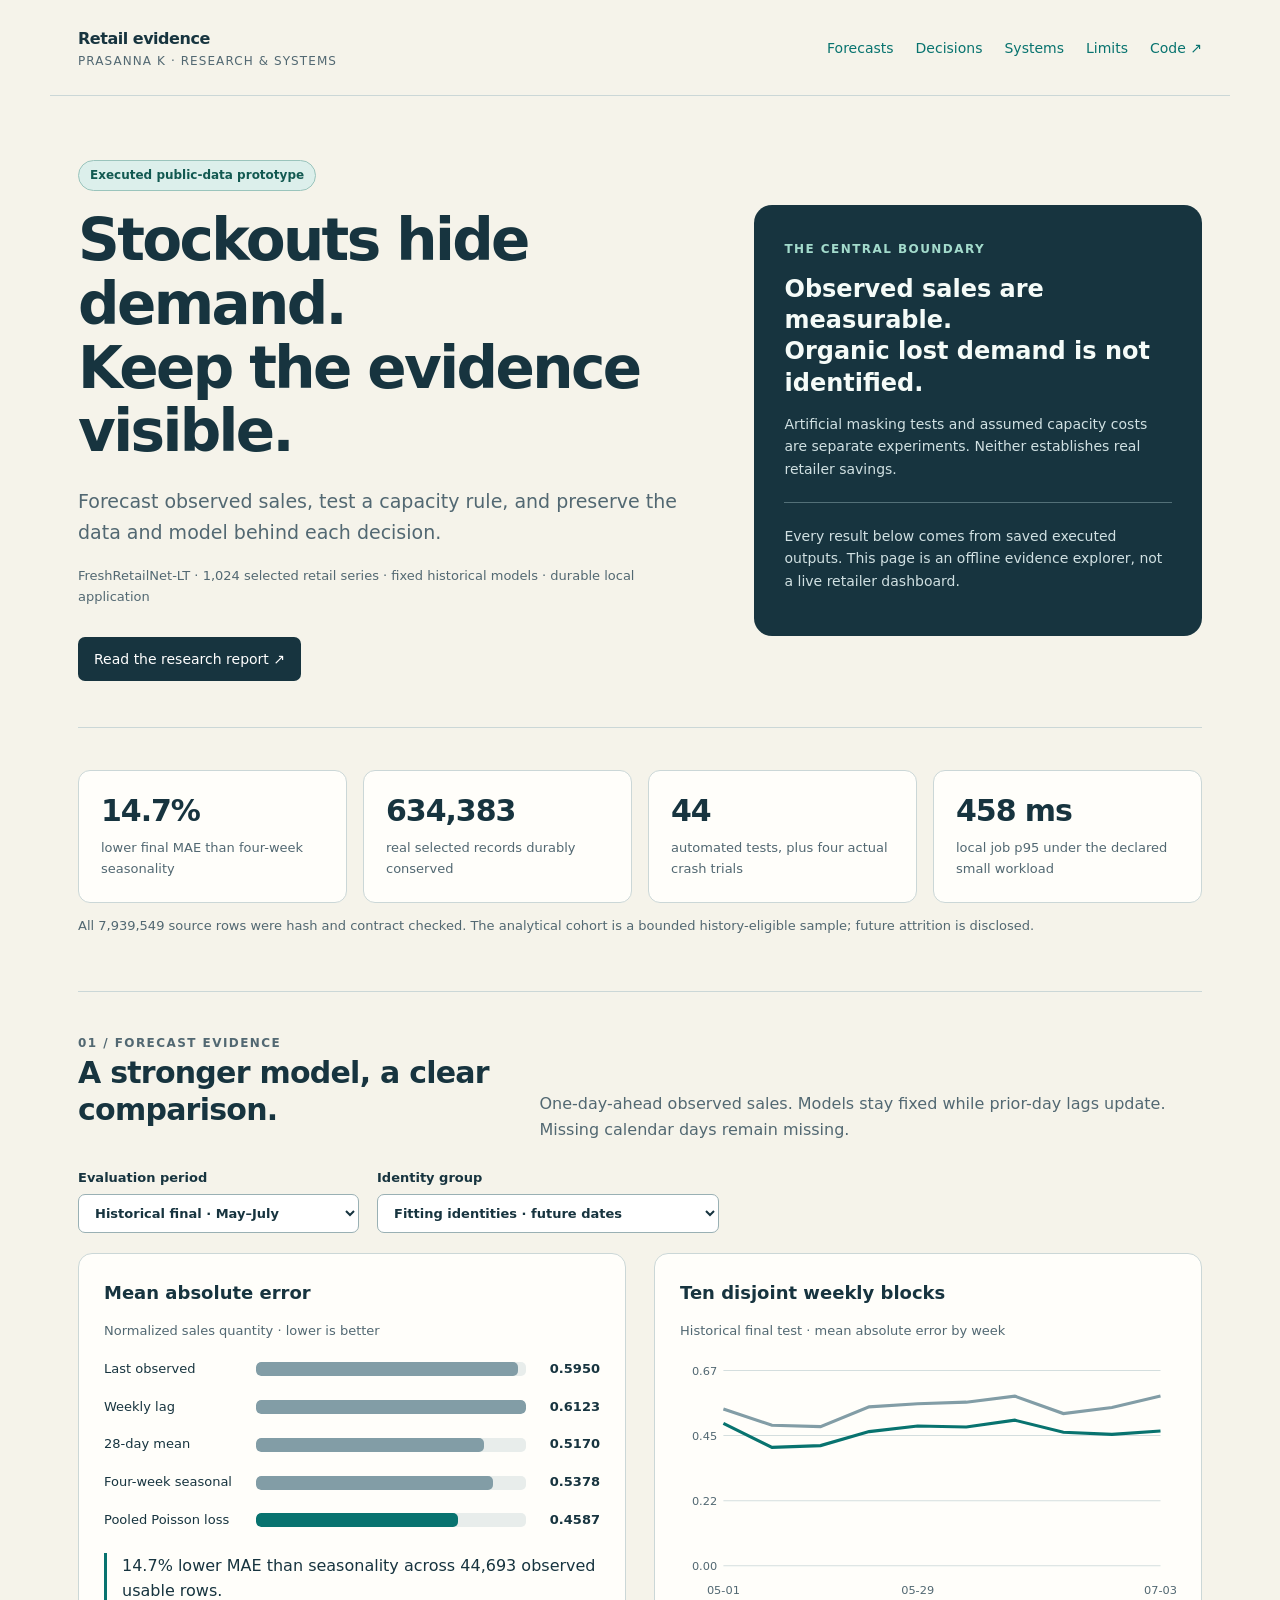
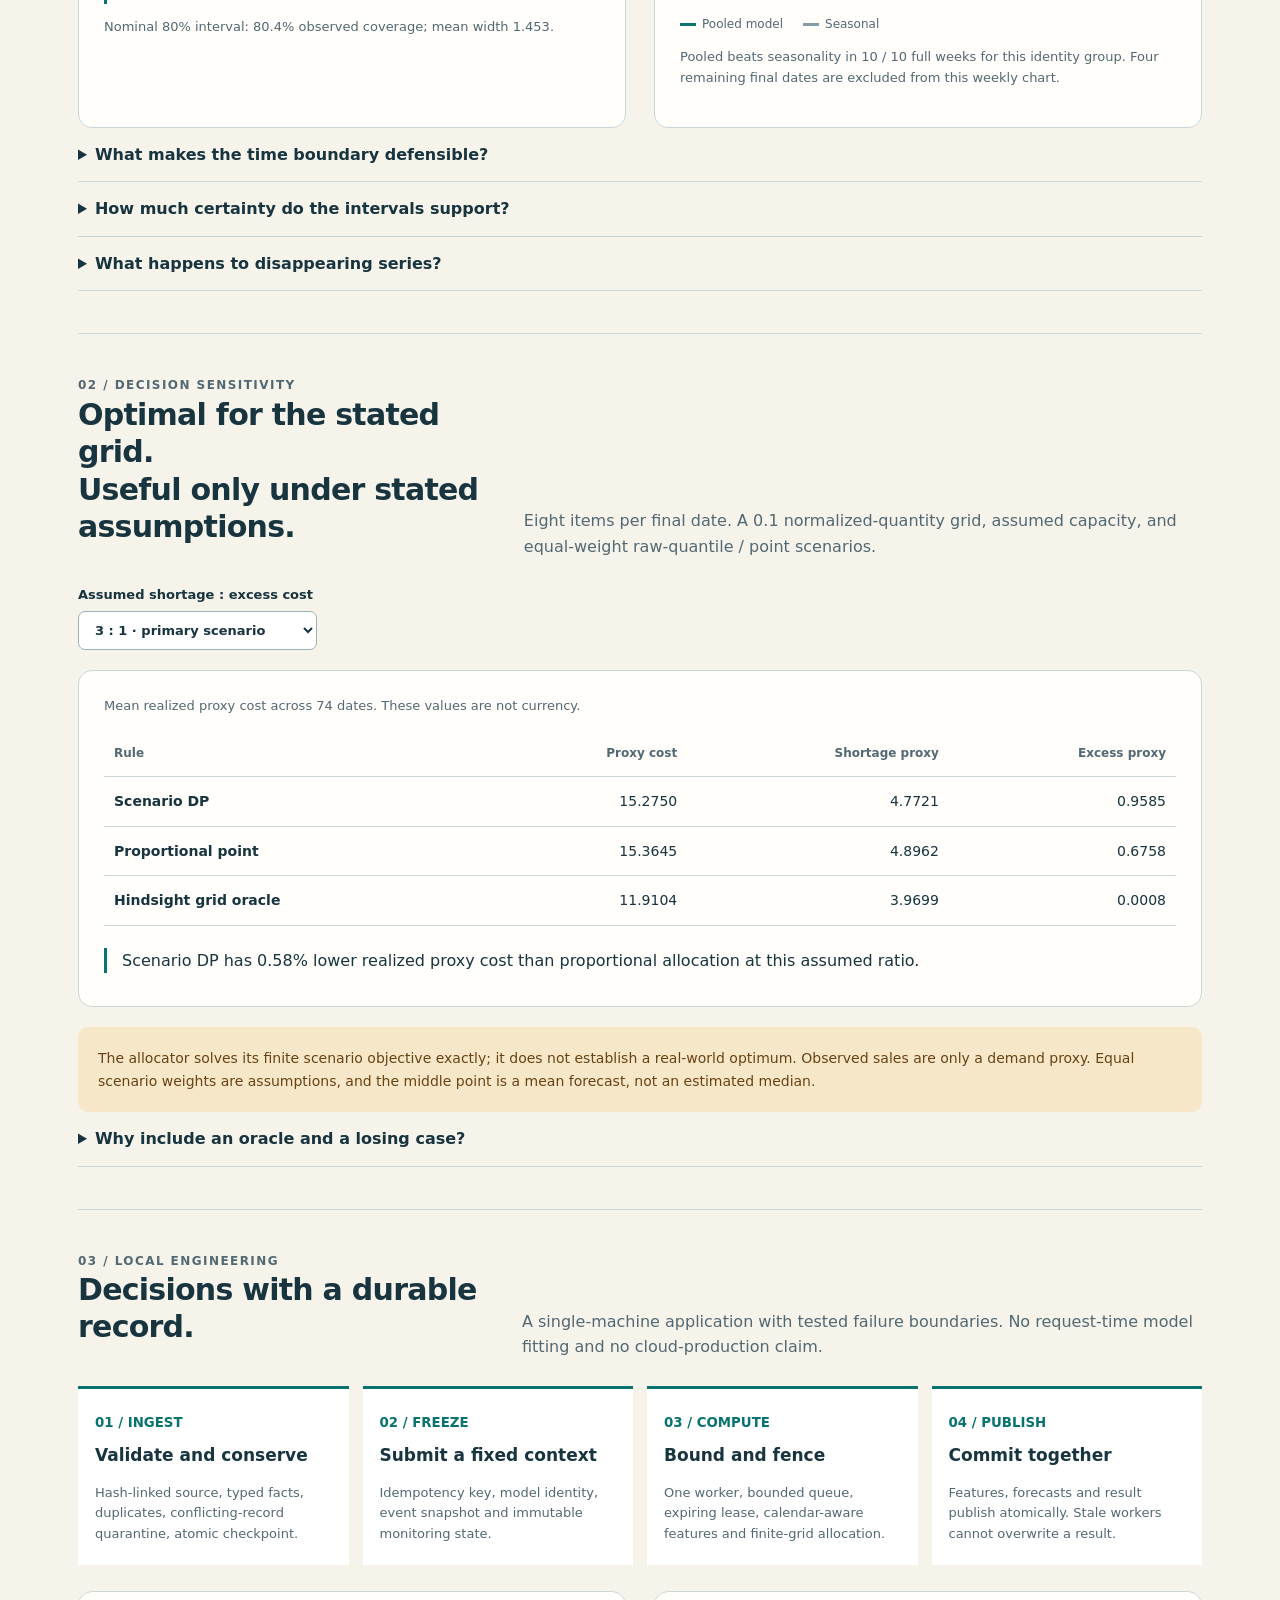
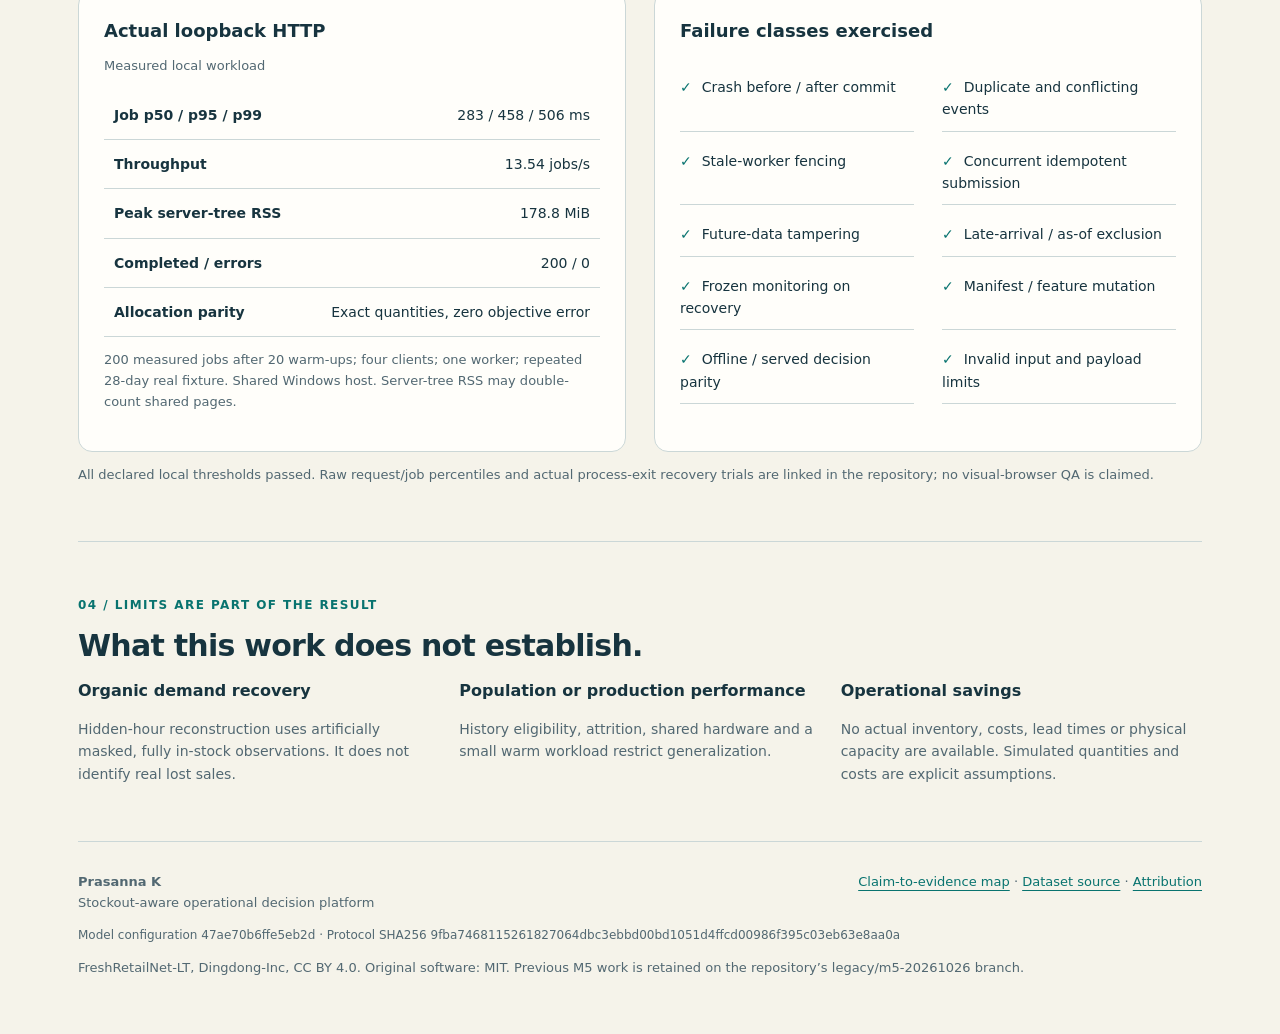
==== commit 7d6df8fb: "Replace the flagship with a stockout-aware operational decision platform Add the executed FreshRetai" ====
--- a/docs/index.html
+++ b/docs/index.html
@@ -1 +1,14 @@
-<!doctype html><html lang="en"><head><meta charset="utf-8"><meta name="viewport" content="width=device-width,initial-scale=1"><title>Forecasts and inventory decisions | Prasanna K</title><style>body{font:16px/1.55 system-ui,sans-serif;color:#172b3b;background:#f5f7fa;margin:0}main{max-width:1060px;margin:auto;padding:30px 22px}h1{font-size:32px;line-height:1.2}h2{font-size:22px}p{max-width:900px}label{display:inline-block;margin:0 25px 15px 0}select{display:block;padding:10px;font:inherit;max-width:100%}.metrics{display:flex;gap:15px;flex-wrap:wrap}.metric{background:white;padding:18px;border:1px solid #cbd5e1;min-width:180px}.metric strong{display:block;font-size:25px}.note{border-left:4px solid #a86735;padding:8px 15px;background:#fff8ee}.table{overflow-x:auto}table{border-collapse:collapse;width:100%;background:white}th,td{text-align:left;padding:9px 12px;border-bottom:1px solid #dce2e8}th{background:#193b58;color:white}a{color:#193b58}button,select:focus{outline:2px solid #418780}footer{font-size:14px;margin-top:25px;color:#425466}@media(max-width:600px){main{padding:22px 16px}label{display:block;max-width:100%;margin:0 0 16px}select{width:100%;box-sizing:border-box}.metric{box-sizing:border-box;min-width:0;flex:1 1 100%}}</style></head><body><main><p>Prasanna K · Retail demand and constrained ordering</p><h1>Better forecasts need an operating decision.</h1><p>A frozen historical comparison on 210 M5 series. Choose a model and a common capital limit to inspect the precomputed policy simulation.</p><p class="note">Costs, lead time, stock and capital rules are hypothetical. Sales are a demand proxy. Amounts below are simulated penalties and procurement spend, not measured savings.</p><label>Forecast model<select id="model"></select></label><label>Capital budget<select id="budget"><option value="budget_half">0.5 × trailing weekly spend</option><option value="primary" selected>1.0 × trailing weekly spend</option><option value="budget_double">2.0 × trailing weekly spend</option></select></label><section aria-live="polite"><div class="metrics"><div class="metric">Simulated penalty (USD)<strong id="penalty"></strong></div><div class="metric">Unit fill rate<strong id="fill"></strong></div><div class="metric">Procurement spend (USD)<strong id="spend"></strong></div><div class="metric">Ending stock / pipeline<strong id="stock"></strong></div></div><h2>Orders affected by capital limits</h2><p>The first review starts empty. These model-derived integer order quantities belong to the same observed decision date. Pending orders arrive one week later. Items shown are those whose orders differ between half and double budget.</p><p id="first"></p><div class="table"><table><thead><tr><th>Series</th><th>Half budget</th><th>Base budget</th><th>Double budget</th></tr></thead><tbody id="orders"></tbody></table></div><h2>Forecast evidence</h2><p id="forecast"></p></section><footer>15 weekly final origins. Two-origin block uncertainty preserves item/store dependence. No model refit or calibration occurs in this page. All controls select saved scenarios. <a href="exports/technical_report.html">Technical report</a> · <a href="exports/decision_memo.html">Decision memo</a></footer></main><script id="evidence" type="application/json">{"models":{"seasonal_naive":"Seasonal naive + residual quantiles","croston_sba":"Croston SBA + residual quantiles","global_quantiles":"Global quantile boosting"},"forecast":{"croston_sba":{"actual_units_14day":32945.0,"interval80_coverage":0.7774603174603174,"interval80_width":18.303680291723904,"mae_median":6.7801407378749765,"mean_pinball":2.534996950519677,"observations":3150,"q80_empirical_fraction_leq":0.8012698412698412,"wape_median":0.6482757117713212},"global_quantiles":{"actual_units_14day":32945.0,"interval80_coverage":0.8898412698412699,"interval80_width":18.418820495117004,"mae_median":4.43748334535307,"mean_pinball":1.609013098272913,"observations":3150,"q80_empirical_fraction_leq":0.7838095238095238,"wape_median":0.42428509752199633},"seasonal_naive":{"actual_units_14day":32945.0,"interval80_coverage":0.7860317460317461,"interval80_width":18.941256998094396,"mae_median":5.68031746031746,"mean_pinball":2.083720883825769,"observations":3150,"q80_empirical_fraction_leq":0.7949206349206349,"wape_median":0.5431173167400213}},"selection":{"bootstrap":"2000 circular moving-block draws,2weekly origins per block, all stores/items resampled together","bootstrap95":[-1.2617398201523695,-0.6190884254664244],"conditional_test_improvement_established":true,"development_selected_forecast":"global_quantiles","forecast_ranking":["global_quantiles","seasonal_naive","croston_sba"],"operating_ranking_is_descriptive_not_new_model_selection":true,"paired_pinball_difference":-0.9259838522467639,"primary_operating_ranking":["global_quantiles","croston_sba","seasonal_naive"],"selected_baseline":"croston_sba"},"scenarios":{"budget_half":{"croston_sba":{"total_penalty":16747.873,"unit_fill_rate":0.4566602548689589,"procurement_spend":16117.014,"ending_inventory_units":673.0,"ending_pipeline_units":692.0,"rows":[{"budget":1126.3919999999998,"capacity_units":2579,"demand_proxy_units":1649.0,"ending_inventory_units":0.0,"filled_units":0.0,"holding_penalty":0.0,"lost_sales_penalty":1917.692,"lost_units":1649.0,"ordered_units":727,"origin":1827,"pipeline_units":727.0,"procurement_spend":1126.338,"total_penalty":1917.692,"unknown_price_demand_units":0.0,"unknown_price_series":0},{"budget":1201.9049999999997,"capacity_units":2798,"demand_proxy_units":1345.0,"ending_inventory_units":553.0,"filled_units":174.0,"holding_penalty":131.36,"lost_sales_penalty":1391.6399999999999,"lost_units":1171.0,"ordered_units":710,"origin":1834,"pipeline_units":710.0,"procurement_spend":1201.8359999999998,"total_penalty":1523.0,"unknown_price_demand_units":0.0,"unknown_price_series":0},{"budget":1208.2410000000002,"capacity_units":2777,"demand_proxy_units":1112.0,"ending_inventory_units":977.0,"filled_units":286.0,"holding_penalty":242.558,"lost_sales_penalty":1106.496,"lost_units":826.0,"ordered_units":936,"origin":1841,"pipeline_units":936.0,"procurement_spend":1208.2199999999998,"total_penalty":1349.054,"unknown_price_demand_units":0.0,"unknown_price_series":0},{"budget":1193.7825,"capacity_units":2638,"demand_proxy_units":1071.0,"ending_inventory_units":1457.0,"filled_units":456.0,"holding_penalty":322.52,"lost_sales_penalty":951.796,"lost_units":615.0,"ordered_units":672,"origin":1848,"pipeline_units":672.0,"procurement_spend":1193.694,"total_penalty":1274.316,"unknown_price_demand_units":0.0,"unknown_price_series":0},{"budget":1204.8675,"capacity_units":2588,"demand_proxy_units":1008.0,"ending_inventory_units":1524.0,"filled_units":605.0,"holding_penalty":363.23,"lost_sales_penalty":686.22,"lost_units":403.0,"ordered_units":651,"origin":1855,"pipeline_units":651.0,"procurement_spend":1204.8239999999998,"total_penalty":1049.45,"unknown_price_demand_units":0.0,"unknown_price_series":0},{"budget":1093.5794999999998,"capacity_units":2268,"demand_proxy_units":997.0,"ending_inventory_units":1652.0,"filled_units":523.0,"holding_penalty":401.353,"lost_sales_penalty":689.5240000000001,"lost_units":474.0,"ordered_units":460,"origin":1862,"pipeline_units":460.0,"procurement_spend":1093.548,"total_penalty":1090.8770000000002,"unknown_price_demand_units":0.0,"unknown_price_series":0},{"budget":1042.8644999999997,"capacity_units":2094,"demand_proxy_units":978.0,"ending_inventory_units":1561.0,"filled_units":551.0,"holding_penalty":405.81800000000004,"lost_sales_penalty":652.4920000000001,"lost_units":427.0,"ordered_units":479,"origin":1869,"pipeline_units":479.0,"procurement_spend":1042.782,"total_penalty":1058.3100000000002,"unknown_price_demand_units":0.0,"unknown_price_series":0},{"budget":1024.5585,"capacity_units":2027,"demand_proxy_units":981.0,"ending_inventory_units":1460.0,"filled_units":580.0,"holding_penalty":386.975,"lost_sales_penalty":593.9320000000001,"lost_units":401.0,"ordered_units":520,"origin":1876,"pipeline_units":520.0,"procurement_spend":1024.512,"total_penalty":980.9070000000002,"unknown_price_demand_units":0.0,"unknown_price_series":0},{"budget":1010.8132499999999,"capacity_units":1982,"demand_proxy_units":880.0,"ending_inventory_units":1468.0,"filled_units":512.0,"holding_penalty":388.466,"lost_sales_penalty":565.9639999999999,"lost_units":368.0,"ordered_units":571,"origin":1883,"pipeline_units":571.0,"procurement_spend":1010.73,"total_penalty":954.43,"unknown_price_demand_units":0.0,"unknown_price_series":0},{"budget":996.1215,"capacity_units":1918,"demand_proxy_units":1119.0,"ending_inventory_units":1377.0,"filled_units":662.0,"holding_penalty":358.56600000000003,"lost_sales_penalty":583.9760000000001,"lost_units":457.0,"ordered_units":424,"origin":1890,"pipeline_units":424.0,"procurement_spend":996.0840000000001,"total_penalty":942.5420000000001,"unknown_price_demand_units":0.0,"unknown_price_series":0},{"budget":1002.798,"capacity_units":1979,"demand_proxy_units":957.0,"ending_inventory_units":1292.0,"filled_units":509.0,"holding_penalty":344.82500000000005,"lost_sales_penalty":612.8040000000001,"lost_units":448.0,"ordered_units":660,"origin":1897,"pipeline_units":660.0,"procurement_spend":1002.6659999999999,"total_penalty":957.6290000000001,"unknown_price_demand_units":0.0,"unknown_price_series":0},{"budget":997.3439999999999,"capacity_units":1968,"demand_proxy_units":936.0,"ending_inventory_units":1412.0,"filled_units":540.0,"holding_penalty":334.39700000000005,"lost_sales_penalty":635.008,"lost_units":396.0,"ordered_units":482,"origin":1904,"pipeline_units":482.0,"procurement_spend":997.29,"total_penalty":969.4050000000001,"unknown_price_demand_units":0.0,"unknown_price_series":0},{"budget":993.7649999999999,"capacity_units":1946,"demand_proxy_units":984.0,"ending_inventory_units":1281.0,"filled_units":613.0,"holding_penalty":328.8,"lost_sales_penalty":555.392,"lost_units":371.0,"ordered_units":499,"origin":1911,"pipeline_units":499.0,"procurement_spend":993.6899999999999,"total_penalty":884.192,"unknown_price_demand_units":0.0,"unknown_price_series":0},{"budget":993.6329999999999,"capacity_units":1998,"demand_proxy_units":1319.0,"ending_inventory_units":871.0,"filled_units":909.0,"holding_penalty":247.56900000000002,"lost_sales_penalty":569.488,"lost_units":410.0,"ordered_units":479,"origin":1918,"pipeline_units":479.0,"procurement_spend":993.57,"total_penalty":817.057,"unknown_price_demand_units":0.0,"unknown_price_series":0},{"budget":1027.2487499999997,"capacity_units":2098,"demand_proxy_units":1300.0,"ending_inventory_units":673.0,"filled_units":677.0,"holding_penalty":217.092,"lost_sales_penalty":761.9200000000001,"lost_units":623.0,"ordered_units":692,"origin":1925,"pipeline_units":692.0,"procurement_spend":1027.23,"total_penalty":979.0120000000001,"unknown_price_demand_units":0.0,"unknown_price_series":0}]},"global_quantiles":{"total_penalty":16317.014000000001,"unit_fill_rate":0.4495070930512142,"procurement_spend":16116.792,"ending_inventory_units":721.0,"ending_pipeline_units":681.0,"rows":[{"budget":1126.3919999999998,"capacity_units":2579,"demand_proxy_units":1649.0,"ending_inventory_units":0.0,"filled_units":0.0,"holding_penalty":0.0,"lost_sales_penalty":1917.692,"lost_units":1649.0,"ordered_units":715,"origin":1827,"pipeline_units":715.0,"procurement_spend":1126.32,"total_penalty":1917.692,"unknown_price_demand_units":0.0,"unknown_price_series":0},{"budget":1201.9049999999997,"capacity_units":2798,"demand_proxy_units":1345.0,"ending_inventory_units":537.0,"filled_units":178.0,"holding_penalty":129.656,"lost_sales_penalty":1384.8360000000002,"lost_units":1167.0,"ordered_units":720,"origin":1834,"pipeline_units":720.0,"procurement_spend":1201.8719999999998,"total_penalty":1514.4920000000002,"unknown_price_demand_units":0.0,"unknown_price_series":0},{"budget":1208.2410000000002,"capacity_units":2777,"demand_proxy_units":1112.0,"ending_inventory_units":932.0,"filled_units":325.0,"holding_penalty":231.92200000000003,"lost_sales_penalty":1069.7440000000001,"lost_units":787.0,"ordered_units":859,"origin":1841,"pipeline_units":859.0,"procurement_spend":1208.208,"total_penalty":1301.6660000000002,"unknown_price_demand_units":0.0,"unknown_price_series":0},{"budget":1193.7825,"capacity_units":2638,"demand_proxy_units":1071.0,"ending_inventory_units":1316.0,"filled_units":475.0,"holding_penalty":290.871,"lost_sales_penalty":867.7520000000001,"lost_units":596.0,"ordered_units":819,"origin":1848,"pipeline_units":819.0,"procurement_spend":1193.67,"total_penalty":1158.623,"unknown_price_demand_units":0.0,"unknown_price_series":0},{"budget":1204.8675,"capacity_units":2588,"demand_proxy_units":1008.0,"ending_inventory_units":1576.0,"filled_units":559.0,"holding_penalty":336.719,"lost_sales_penalty":706.788,"lost_units":449.0,"ordered_units":493,"origin":1855,"pipeline_units":493.0,"procurement_spend":1204.7520000000002,"total_penalty":1043.507,"unknown_price_demand_units":0.0,"unknown_price_series":0},{"budget":1093.5794999999998,"capacity_units":2268,"demand_proxy_units":997.0,"ending_inventory_units":1501.0,"filled_units":568.0,"holding_penalty":372.855,"lost_sales_penalty":682.024,"lost_units":429.0,"ordered_units":563,"origin":1862,"pipeline_units":563.0,"procurement_spend":1093.5659999999998,"total_penalty":1054.879,"unknown_price_demand_units":0.0,"unknown_price_series":0},{"budget":1042.8644999999997,"capacity_units":2094,"demand_proxy_units":978.0,"ending_inventory_units":1450.0,"filled_units":614.0,"holding_penalty":350.129,"lost_sales_penalty":539.692,"lost_units":364.0,"ordered_units":533,"origin":1869,"pipeline_units":533.0,"procurement_spend":1042.764,"total_penalty":889.821,"unknown_price_demand_units":0.0,"unknown_price_series":0},{"budget":1024.5585,"capacity_units":2027,"demand_proxy_units":981.0,"ending_inventory_units":1406.0,"filled_units":577.0,"holding_penalty":333.594,"lost_sales_penalty":603.432,"lost_units":404.0,"ordered_units":453,"origin":1876,"pipeline_units":453.0,"procurement_spend":1024.512,"total_penalty":937.0260000000001,"unknown_price_demand_units":0.0,"unknown_price_series":0},{"budget":1010.8132499999999,"capacity_units":1982,"demand_proxy_units":880.0,"ending_inventory_units":1360.0,"filled_units":499.0,"holding_penalty":351.54200000000003,"lost_sales_penalty":631.664,"lost_units":381.0,"ordered_units":385,"origin":1883,"pipeline_units":385.0,"procurement_spend":1010.676,"total_penalty":983.206,"unknown_price_demand_units":0.0,"unknown_price_series":0},{"budget":996.1215,"capacity_units":1918,"demand_proxy_units":1119.0,"ending_inventory_units":1223.0,"filled_units":522.0,"holding_penalty":327.01800000000003,"lost_sales_penalty":605.5160000000001,"lost_units":597.0,"ordered_units":667,"origin":1890,"pipeline_units":667.0,"procurement_spend":996.072,"total_penalty":932.5340000000001,"unknown_price_demand_units":0.0,"unknown_price_series":0},{"budget":1002.798,"capacity_units":1979,"demand_proxy_units":957.0,"ending_inventory_units":1402.0,"filled_units":488.0,"holding_penalty":324.687,"lost_sales_penalty":658.4520000000001,"lost_units":469.0,"ordered_units":672,"origin":1897,"pipeline_units":672.0,"procurement_spend":1002.7860000000001,"total_penalty":983.1390000000001,"unknown_price_demand_units":0.0,"unknown_price_series":0},{"budget":997.3439999999999,"capacity_units":1968,"demand_proxy_units":936.0,"ending_inventory_units":1527.0,"filled_units":547.0,"holding_penalty":315.2,"lost_sales_penalty":639.652,"lost_units":389.0,"ordered_units":440,"origin":1904,"pipeline_units":440.0,"procurement_spend":997.242,"total_penalty":954.8520000000001,"unknown_price_demand_units":0.0,"unknown_price_series":0},{"budget":993.7649999999999,"capacity_units":1946,"demand_proxy_units":984.0,"ending_inventory_units":1362.0,"filled_units":605.0,"holding_penalty":313.56399999999996,"lost_sales_penalty":571.1400000000001,"lost_units":379.0,"ordered_units":360,"origin":1911,"pipeline_units":360.0,"procurement_spend":993.624,"total_penalty":884.7040000000001,"unknown_price_demand_units":0.0,"unknown_price_series":0},{"budget":993.6329999999999,"capacity_units":1998,"demand_proxy_units":1319.0,"ending_inventory_units":808.0,"filled_units":914.0,"holding_penalty":224.27400000000003,"lost_sales_penalty":537.296,"lost_units":405.0,"ordered_units":520,"origin":1918,"pipeline_units":520.0,"procurement_spend":993.582,"total_penalty":761.57,"unknown_price_demand_units":0.0,"unknown_price_series":0},{"budget":1027.2487499999997,"capacity_units":2098,"demand_proxy_units":1300.0,"ending_inventory_units":721.0,"filled_units":607.0,"holding_penalty":202.583,"lost_sales_penalty":796.72,"lost_units":693.0,"ordered_units":681,"origin":1925,"pipeline_units":681.0,"procurement_spend":1027.1460000000002,"total_penalty":999.303,"unknown_price_demand_units":0.0,"unknown_price_series":0}]},"seasonal_naive":{"total_penalty":18019.973,"unit_fill_rate":0.4485453233950469,"procurement_spend":16116.57,"ending_inventory_units":996.0,"ending_pipeline_units":651.0,"rows":[{"budget":1126.3919999999998,"capacity_units":2579,"demand_proxy_units":1649.0,"ending_inventory_units":0.0,"filled_units":0.0,"holding_penalty":0.0,"lost_sales_penalty":1917.692,"lost_units":1649.0,"ordered_units":746,"origin":1827,"pipeline_units":746.0,"procurement_spend":1126.38,"total_penalty":1917.692,"unknown_price_demand_units":0.0,"unknown_price_series":0},{"budget":1201.9049999999997,"capacity_units":2798,"demand_proxy_units":1345.0,"ending_inventory_units":611.0,"filled_units":135.0,"holding_penalty":142.80700000000002,"lost_sales_penalty":1437.4,"lost_units":1210.0,"ordered_units":756,"origin":1834,"pipeline_units":756.0,"procurement_spend":1201.86,"total_penalty":1580.207,"unknown_price_demand_units":0.0,"unknown_price_series":0},{"budget":1208.2410000000002,"capacity_units":2777,"demand_proxy_units":1112.0,"ending_inventory_units":1141.0,"filled_units":226.0,"holding_penalty":277.987,"lost_sales_penalty":1202.0080000000003,"lost_units":886.0,"ordered_units":684,"origin":1841,"pipeline_units":684.0,"procurement_spend":1208.202,"total_penalty":1479.9950000000003,"unknown_price_demand_units":0.0,"unknown_price_series":0},{"budget":1193.7825,"capacity_units":2638,"demand_proxy_units":1071.0,"ending_inventory_units":1470.0,"filled_units":355.0,"holding_penalty":367.08500000000004,"lost_sales_penalty":988.352,"lost_units":716.0,"ordered_units":667,"origin":1848,"pipeline_units":667.0,"procurement_spend":1193.7479999999998,"total_penalty":1355.437,"unknown_price_demand_units":0.0,"unknown_price_series":0},{"budget":1204.8675,"capacity_units":2588,"demand_proxy_units":1008.0,"ending_inventory_units":1640.0,"filled_units":497.0,"holding_penalty":417.163,"lost_sales_penalty":723.6560000000002,"lost_units":511.0,"ordered_units":916,"origin":1855,"pipeline_units":916.0,"procurement_spend":1204.758,"total_penalty":1140.8190000000002,"unknown_price_demand_units":0.0,"unknown_price_series":0},{"budget":1093.5794999999998,"capacity_units":2268,"demand_proxy_units":997.0,"ending_inventory_units":2013.0,"filled_units":543.0,"holding_penalty":461.683,"lost_sales_penalty":713.7760000000001,"lost_units":454.0,"ordered_units":400,"origin":1862,"pipeline_units":400.0,"procurement_spend":1093.518,"total_penalty":1175.459,"unknown_price_demand_units":0.0,"unknown_price_series":0},{"budget":1042.8644999999997,"capacity_units":2094,"demand_proxy_units":978.0,"ending_inventory_units":1869.0,"filled_units":544.0,"holding_penalty":465.79299999999995,"lost_sales_penalty":649.5280000000001,"lost_units":434.0,"ordered_units":626,"origin":1869,"pipeline_units":626.0,"procurement_spend":1042.824,"total_penalty":1115.3210000000001,"unknown_price_demand_units":0.0,"unknown_price_series":0},{"budget":1024.5585,"capacity_units":2027,"demand_proxy_units":981.0,"ending_inventory_units":1867.0,"filled_units":628.0,"holding_penalty":458.75900000000007,"lost_sales_penalty":640.3720000000002,"lost_units":353.0,"ordered_units":381,"origin":1876,"pipeline_units":381.0,"procurement_spend":1024.458,"total_penalty":1099.1310000000003,"unknown_price_demand_units":0.0,"unknown_price_series":0},{"budget":1010.8132499999999,"capacity_units":1982,"demand_proxy_units":880.0,"ending_inventory_units":1693.0,"filled_units":555.0,"holding_penalty":461.85300000000007,"lost_sales_penalty":571.452,"lost_units":325.0,"ordered_units":577,"origin":1883,"pipeline_units":577.0,"procurement_spend":1010.7,"total_penalty":1033.305,"unknown_price_demand_units":0.0,"unknown_price_series":0},{"budget":996.1215,"capacity_units":1918,"demand_proxy_units":1119.0,"ending_inventory_units":1602.0,"filled_units":668.0,"holding_penalty":442.141,"lost_sales_penalty":624.748,"lost_units":451.0,"ordered_units":423,"origin":1890,"pipeline_units":423.0,"procurement_spend":996.0899999999999,"total_penalty":1066.8890000000001,"unknown_price_demand_units":0.0,"unknown_price_series":0},{"budget":1002.798,"capacity_units":1979,"demand_proxy_units":957.0,"ending_inventory_units":1547.0,"filled_units":478.0,"holding_penalty":445.851,"lost_sales_penalty":682.604,"lost_units":479.0,"ordered_units":855,"origin":1897,"pipeline_units":855.0,"procurement_spend":1002.528,"total_penalty":1128.455,"unknown_price_demand_units":0.0,"unknown_price_series":0},{"budget":997.3439999999999,"capacity_units":1968,"demand_proxy_units":936.0,"ending_inventory_units":1890.0,"filled_units":512.0,"holding_penalty":439.62800000000004,"lost_sales_penalty":652.4000000000001,"lost_units":424.0,"ordered_units":522,"origin":1904,"pipeline_units":522.0,"procurement_spend":997.1399999999999,"total_penalty":1092.0280000000002,"unknown_price_demand_units":0.0,"unknown_price_series":0},{"budget":993.7649999999999,"capacity_units":1946,"demand_proxy_units":984.0,"ending_inventory_units":1811.0,"filled_units":601.0,"holding_penalty":438.922,"lost_sales_penalty":575.1200000000001,"lost_units":383.0,"ordered_units":539,"origin":1911,"pipeline_units":539.0,"procurement_spend":993.5939999999999,"total_penalty":1014.0420000000001,"unknown_price_demand_units":0.0,"unknown_price_series":0},{"budget":993.6329999999999,"capacity_units":1998,"demand_proxy_units":1319.0,"ending_inventory_units":1367.0,"filled_units":983.0,"holding_penalty":347.40999999999997,"lost_sales_penalty":528.4280000000001,"lost_units":336.0,"ordered_units":366,"origin":1918,"pipeline_units":366.0,"procurement_spend":993.6119999999999,"total_penalty":875.8380000000001,"unknown_price_demand_units":0.0,"unknown_price_series":0},{"budget":1027.2487499999997,"capacity_units":2098,"demand_proxy_units":1300.0,"ending_inventory_units":996.0,"filled_units":737.0,"holding_penalty":290.28700000000003,"lost_sales_penalty":655.068,"lost_units":563.0,"ordered_units":651,"origin":1925,"pipeline_units":651.0,"procurement_spend":1027.158,"total_penalty":945.355,"unknown_price_demand_units":0.0,"unknown_price_series":0}]}},"primary":{"croston_sba":{"total_penalty":12526.511,"unit_fill_rate":0.7670113007934599,"procurement_spend":29523.774,"ending_inventory_units":1473.0,"ending_pipeline_units":1066.0,"rows":[{"budget":2252.7839999999997,"capacity_units":2579,"demand_proxy_units":1649.0,"ending_inventory_units":0.0,"filled_units":0.0,"holding_penalty":0.0,"lost_sales_penalty":1917.692,"lost_units":1649.0,"ordered_units":1402,"origin":1827,"pipeline_units":1402.0,"procurement_spend":2252.676,"total_penalty":1917.692,"unknown_price_demand_units":0.0,"unknown_price_series":0},{"budget":2403.8099999999995,"capacity_units":2798,"demand_proxy_units":1345.0,"ending_inventory_units":970.0,"filled_units":432.0,"holding_penalty":247.38500000000002,"lost_sales_penalty":1104.848,"lost_units":913.0,"ordered_units":1778,"origin":1834,"pipeline_units":1778.0,"procurement_spend":2403.7799999999997,"total_penalty":1352.233,"unknown_price_demand_units":0.0,"unknown_price_series":0},{"budget":2416.4820000000004,"capacity_units":2777,"demand_proxy_units":1112.0,"ending_inventory_units":1992.0,"filled_units":756.0,"holding_penalty":450.4460000000001,"lost_sales_penalty":670.0520000000001,"lost_units":356.0,"ordered_units":825,"origin":1841,"pipeline_units":825.0,"procurement_spend":2416.428,"total_penalty":1120.4980000000003,"unknown_price_demand_units":0.0,"unknown_price_series":0},{"budget":2387.565,"capacity_units":2638,"demand_proxy_units":1071.0,"ending_inventory_units":1923.0,"filled_units":894.0,"holding_penalty":557.1540000000001,"lost_sales_penalty":253.168,"lost_units":177.0,"ordered_units":1397,"origin":1848,"pipeline_units":1397.0,"procurement_spend":2386.998,"total_penalty":810.3220000000001,"unknown_price_demand_units":0.0,"unknown_price_series":0},{"budget":2409.735,"capacity_units":2588,"demand_proxy_units":1008.0,"ending_inventory_units":2368.0,"filled_units":952.0,"holding_penalty":646.846,"lost_sales_penalty":86.61200000000001,"lost_units":56.0,"ordered_units":914,"origin":1855,"pipeline_units":914.0,"procurement_spend":1840.314,"total_penalty":733.458,"unknown_price_demand_units":0.0,"unknown_price_series":0},{"budget":2187.1589999999997,"capacity_units":2268,"demand_proxy_units":997.0,"ending_inventory_units":2337.0,"filled_units":945.0,"holding_penalty":634.198,"lost_sales_penalty":61.499999999999986,"lost_units":52.0,"ordered_units":888,"origin":1862,"pipeline_units":888.0,"procurement_spend":1682.46,"total_penalty":695.698,"unknown_price_demand_units":0.0,"unknown_price_series":0},{"budget":2085.7289999999994,"capacity_units":2094,"demand_proxy_units":978.0,"ending_inventory_units":2310.0,"filled_units":915.0,"holding_penalty":595.138,"lost_sales_penalty":83.912,"lost_units":63.0,"ordered_units":833,"origin":1869,"pipeline_units":833.0,"procurement_spend":1806.42,"total_penalty":679.0500000000001,"unknown_price_demand_units":0.0,"unknown_price_series":0},{"budget":2049.117,"capacity_units":2027,"demand_proxy_units":981.0,"ending_inventory_units":2244.0,"filled_units":899.0,"holding_penalty":582.742,"lost_sales_penalty":110.628,"lost_units":82.0,"ordered_units":843,"origin":1876,"pipeline_units":843.0,"procurement_spend":1877.1960000000001,"total_penalty":693.37,"unknown_price_demand_units":0.0,"unknown_price_series":0},{"budget":2021.6264999999999,"capacity_units":1982,"demand_proxy_units":880.0,"ending_inventory_units":2273.0,"filled_units":814.0,"holding_penalty":607.5590000000001,"lost_sales_penalty":90.108,"lost_units":66.0,"ordered_units":889,"origin":1883,"pipeline_units":889.0,"procurement_spend":1883.3880000000001,"total_penalty":697.6670000000001,"unknown_price_demand_units":0.0,"unknown_price_series":0},{"budget":1992.243,"capacity_units":1918,"demand_proxy_units":1119.0,"ending_inventory_units":2095.0,"filled_units":1067.0,"holding_penalty":588.9910000000001,"lost_sales_penalty":47.532,"lost_units":52.0,"ordered_units":787,"origin":1890,"pipeline_units":787.0,"procurement_spend":1685.3339999999998,"total_penalty":636.5230000000001,"unknown_price_demand_units":0.0,"unknown_price_series":0},{"budget":2005.596,"capacity_units":1979,"demand_proxy_units":957.0,"ending_inventory_units":2024.0,"filled_units":858.0,"holding_penalty":558.447,"lost_sales_penalty":86.09200000000001,"lost_units":99.0,"ordered_units":1166,"origin":1897,"pipeline_units":1166.0,"procurement_spend":1993.3559999999998,"total_penalty":644.539,"unknown_price_demand_units":0.0,"unknown_price_series":0},{"budget":1994.6879999999999,"capacity_units":1968,"demand_proxy_units":936.0,"ending_inventory_units":2312.0,"filled_units":878.0,"holding_penalty":573.9599999999999,"lost_sales_penalty":78.45600000000002,"lost_units":58.0,"ordered_units":896,"origin":1904,"pipeline_units":896.0,"procurement_spend":1942.9440000000002,"total_penalty":652.4159999999999,"unknown_price_demand_units":0.0,"unknown_price_series":0},{"budget":1987.5299999999997,"capacity_units":1946,"demand_proxy_units":984.0,"ending_inventory_units":2275.0,"filled_units":933.0,"holding_penalty":608.0630000000001,"lost_sales_penalty":83.756,"lost_units":51.0,"ordered_units":817,"origin":1911,"pipeline_units":817.0,"procurement_spend":1872.6359999999997,"total_penalty":691.8190000000001,"unknown_price_demand_units":0.0,"unknown_price_series":0},{"budget":1987.2659999999998,"capacity_units":1998,"demand_proxy_units":1319.0,"ending_inventory_units":1818.0,"filled_units":1274.0,"holding_penalty":544.1020000000001,"lost_sales_penalty":52.604,"lost_units":45.0,"ordered_units":798,"origin":1918,"pipeline_units":798.0,"procurement_spend":1524.18,"total_penalty":596.7060000000001,"unknown_price_demand_units":0.0,"unknown_price_series":0},{"budget":2054.4974999999995,"capacity_units":2098,"demand_proxy_units":1300.0,"ending_inventory_units":1473.0,"filled_units":1143.0,"holding_penalty":450.72,"lost_sales_penalty":153.8,"lost_units":157.0,"ordered_units":1066,"origin":1925,"pipeline_units":1066.0,"procurement_spend":1955.664,"total_penalty":604.52,"unknown_price_demand_units":0.0,"unknown_price_series":0}]},"global_quantiles":{"total_penalty":11194.183,"unit_fill_rate":0.7694758355373887,"procurement_spend":29274.018,"ending_inventory_units":1308.0,"ending_pipeline_units":1251.0,"rows":[{"budget":2252.7839999999997,"capacity_units":2579,"demand_proxy_units":1649.0,"ending_inventory_units":0.0,"filled_units":0.0,"holding_penalty":0.0,"lost_sales_penalty":1917.692,"lost_units":1649.0,"ordered_units":1400,"origin":1827,"pipeline_units":1400.0,"procurement_spend":2252.742,"total_penalty":1917.692,"unknown_price_demand_units":0.0,"unknown_price_series":0},{"budget":2403.8099999999995,"capacity_units":2798,"demand_proxy_units":1345.0,"ending_inventory_units":913.0,"filled_units":487.0,"holding_penalty":232.10399999999998,"lost_sales_penalty":1043.68,"lost_units":858.0,"ordered_units":1618,"origin":1834,"pipeline_units":1618.0,"procurement_spend":2403.714,"total_penalty":1275.784,"unknown_price_demand_units":0.0,"unknown_price_series":0},{"budget":2416.4820000000004,"capacity_units":2777,"demand_proxy_units":1112.0,"ending_inventory_units":1748.0,"filled_units":783.0,"holding_penalty":408.374,"lost_sales_penalty":561.9320000000001,"lost_units":329.0,"ordered_units":1008,"origin":1841,"pipeline_units":1008.0,"procurement_spend":2416.4819999999995,"total_penalty":970.3060000000002,"unknown_price_demand_units":0.0,"unknown_price_series":0},{"budget":2387.565,"capacity_units":2638,"demand_proxy_units":1071.0,"ending_inventory_units":1804.0,"filled_units":952.0,"holding_penalty":492.80100000000004,"lost_sales_penalty":163.848,"lost_units":119.0,"ordered_units":1035,"origin":1848,"pipeline_units":1035.0,"procurement_spend":1821.294,"total_penalty":656.6490000000001,"unknown_price_demand_units":0.0,"unknown_price_series":0},{"budget":2409.735,"capacity_units":2588,"demand_proxy_units":1008.0,"ending_inventory_units":1891.0,"filled_units":948.0,"holding_penalty":490.3140000000001,"lost_sales_penalty":95.03200000000001,"lost_units":60.0,"ordered_units":970,"origin":1855,"pipeline_units":970.0,"procurement_spend":1990.338,"total_penalty":585.3460000000001,"unknown_price_demand_units":0.0,"unknown_price_series":0},{"budget":2187.1589999999997,"capacity_units":2268,"demand_proxy_units":997.0,"ending_inventory_units":1929.0,"filled_units":932.0,"holding_penalty":509.68600000000004,"lost_sales_penalty":90.04400000000001,"lost_units":65.0,"ordered_units":924,"origin":1862,"pipeline_units":924.0,"procurement_spend":1764.3660000000002,"total_penalty":599.73,"unknown_price_demand_units":0.0,"unknown_price_series":0},{"budget":2085.7289999999994,"capacity_units":2094,"demand_proxy_units":978.0,"ending_inventory_units":1935.0,"filled_units":918.0,"holding_penalty":487.42100000000005,"lost_sales_penalty":93.86000000000001,"lost_units":60.0,"ordered_units":900,"origin":1869,"pipeline_units":900.0,"procurement_spend":1834.116,"total_penalty":581.2810000000001,"unknown_price_demand_units":0.0,"unknown_price_series":0},{"budget":2049.117,"capacity_units":2027,"demand_proxy_units":981.0,"ending_inventory_units":1913.0,"filled_units":922.0,"holding_penalty":478.1600000000001,"lost_sales_penalty":104.44800000000001,"lost_units":59.0,"ordered_units":886,"origin":1876,"pipeline_units":886.0,"procurement_spend":1899.786,"total_penalty":582.6080000000001,"unknown_price_demand_units":0.0,"unknown_price_series":0},{"budget":2021.6264999999999,"capacity_units":1982,"demand_proxy_units":880.0,"ending_inventory_units":1962.0,"filled_units":837.0,"holding_penalty":503.214,"lost_sales_penalty":76.124,"lost_units":43.0,"ordered_units":973,"origin":1883,"pipeline_units":973.0,"procurement_spend":1944.618,"total_penalty":579.338,"unknown_price_demand_units":0.0,"unknown_price_series":0},{"budget":1992.243,"capacity_units":1918,"demand_proxy_units":1119.0,"ending_inventory_units":1868.0,"filled_units":1067.0,"holding_penalty":498.4080000000001,"lost_sales_penalty":61.760000000000005,"lost_units":52.0,"ordered_units":766,"origin":1890,"pipeline_units":766.0,"procurement_spend":1665.6599999999999,"total_penalty":560.1680000000001,"unknown_price_demand_units":0.0,"unknown_price_series":0},{"budget":2005.596,"capacity_units":1979,"demand_proxy_units":957.0,"ending_inventory_units":1766.0,"filled_units":868.0,"holding_penalty":471.064,"lost_sales_penalty":112.00800000000001,"lost_units":89.0,"ordered_units":1110,"origin":1897,"pipeline_units":1110.0,"procurement_spend":1980.504,"total_penalty":583.072,"unknown_price_demand_units":0.0,"unknown_price_series":0},{"budget":1994.6879999999999,"capacity_units":1968,"demand_proxy_units":936.0,"ending_inventory_units":1997.0,"filled_units":879.0,"holding_penalty":483.84900000000005,"lost_sales_penalty":76.44800000000001,"lost_units":57.0,"ordered_units":814,"origin":1904,"pipeline_units":814.0,"procurement_spend":1742.166,"total_penalty":560.297,"unknown_price_demand_units":0.0,"unknown_price_series":0},{"budget":1987.5299999999997,"capacity_units":1946,"demand_proxy_units":984.0,"ending_inventory_units":1898.0,"filled_units":913.0,"holding_penalty":494.36500000000007,"lost_sales_penalty":123.132,"lost_units":71.0,"ordered_units":827,"origin":1911,"pipeline_units":827.0,"procurement_spend":1882.992,"total_penalty":617.4970000000001,"unknown_price_demand_units":0.0,"unknown_price_series":0},{"budget":1987.2659999999998,"capacity_units":1998,"demand_proxy_units":1319.0,"ending_inventory_units":1483.0,"filled_units":1242.0,"holding_penalty":441.841,"lost_sales_penalty":91.44800000000001,"lost_units":77.0,"ordered_units":878,"origin":1918,"pipeline_units":878.0,"procurement_spend":1620.762,"total_penalty":533.289,"unknown_price_demand_units":0.0,"unknown_price_series":0},{"budget":2054.4974999999995,"capacity_units":2098,"demand_proxy_units":1300.0,"ending_inventory_units":1308.0,"filled_units":1053.0,"holding_penalty":379.014,"lost_sales_penalty":212.11200000000002,"lost_units":247.0,"ordered_units":1251,"origin":1925,"pipeline_units":1251.0,"procurement_spend":2054.478,"total_penalty":591.126,"unknown_price_demand_units":0.0,"unknown_price_series":0}]},"seasonal_naive":{"total_penalty":15314.387,"unit_fill_rate":0.7715797066602549,"procurement_spend":31376.7,"ending_inventory_units":2229.0,"ending_pipeline_units":1188.0,"rows":[{"budget":2252.7839999999997,"capacity_units":2579,"demand_proxy_units":1649.0,"ending_inventory_units":0.0,"filled_units":0.0,"holding_penalty":0.0,"lost_sales_penalty":1917.692,"lost_units":1649.0,"ordered_units":1397,"origin":1827,"pipeline_units":1397.0,"procurement_spend":2252.7599999999998,"total_penalty":1917.692,"unknown_price_demand_units":0.0,"unknown_price_series":0},{"budget":2403.8099999999995,"capacity_units":2798,"demand_proxy_units":1345.0,"ending_inventory_units":1023.0,"filled_units":374.0,"holding_penalty":258.615,"lost_sales_penalty":1149.712,"lost_units":971.0,"ordered_units":1997,"origin":1834,"pipeline_units":1997.0,"procurement_spend":2403.75,"total_penalty":1408.327,"unknown_price_demand_units":0.0,"unknown_price_series":0},{"budget":2416.4820000000004,"capacity_units":2777,"demand_proxy_units":1112.0,"ending_inventory_units":2331.0,"filled_units":689.0,"holding_penalty":487.90200000000004,"lost_sales_penalty":774.576,"lost_units":423.0,"ordered_units":934,"origin":1841,"pipeline_units":934.0,"procurement_spend":2416.482,"total_penalty":1262.478,"unknown_price_demand_units":0.0,"unknown_price_series":0},{"budget":2387.565,"capacity_units":2638,"demand_proxy_units":1071.0,"ending_inventory_units":2432.0,"filled_units":833.0,"holding_penalty":622.855,"lost_sales_penalty":366.252,"lost_units":238.0,"ordered_units":1092,"origin":1848,"pipeline_units":1092.0,"procurement_spend":2387.55,"total_penalty":989.107,"unknown_price_demand_units":0.0,"unknown_price_series":0},{"budget":2409.735,"capacity_units":2588,"demand_proxy_units":1008.0,"ending_inventory_units":2629.0,"filled_units":895.0,"holding_penalty":729.7570000000001,"lost_sales_penalty":155.084,"lost_units":113.0,"ordered_units":1137,"origin":1855,"pipeline_units":1137.0,"procurement_spend":2409.696,"total_penalty":884.8410000000001,"unknown_price_demand_units":0.0,"unknown_price_series":0},{"budget":2187.1589999999997,"capacity_units":2268,"demand_proxy_units":997.0,"ending_inventory_units":2845.0,"filled_units":921.0,"holding_penalty":815.9870000000001,"lost_sales_penalty":77.084,"lost_units":76.0,"ordered_units":1123,"origin":1862,"pipeline_units":1123.0,"procurement_spend":2103.762,"total_penalty":893.0710000000001,"unknown_price_demand_units":0.0,"unknown_price_series":0},{"budget":2085.7289999999994,"capacity_units":2094,"demand_proxy_units":978.0,"ending_inventory_units":3041.0,"filled_units":927.0,"holding_penalty":841.0190000000001,"lost_sales_penalty":55.556000000000004,"lost_units":51.0,"ordered_units":902,"origin":1869,"pipeline_units":902.0,"procurement_spend":1953.174,"total_penalty":896.5750000000002,"unknown_price_demand_units":0.0,"unknown_price_series":0},{"budget":2049.117,"capacity_units":2027,"demand_proxy_units":981.0,"ending_inventory_units":2999.0,"filled_units":944.0,"holding_penalty":839.49,"lost_sales_penalty":55.492000000000004,"lost_units":37.0,"ordered_units":867,"origin":1876,"pipeline_units":867.0,"procurement_spend":2048.94,"total_penalty":894.982,"unknown_price_demand_units":0.0,"unknown_price_series":0},{"budget":2021.6264999999999,"capacity_units":1982,"demand_proxy_units":880.0,"ending_inventory_units":3030.0,"filled_units":836.0,"holding_penalty":887.3050000000001,"lost_sales_penalty":67.412,"lost_units":44.0,"ordered_units":974,"origin":1883,"pipeline_units":974.0,"procurement_spend":2021.3519999999999,"total_penalty":954.7170000000001,"unknown_price_demand_units":0.0,"unknown_price_series":0},{"budget":1992.243,"capacity_units":1918,"demand_proxy_units":1119.0,"ending_inventory_units":2889.0,"filled_units":1115.0,"holding_penalty":883.1030000000001,"lost_sales_penalty":13.02,"lost_units":4.0,"ordered_units":772,"origin":1890,"pipeline_units":772.0,"procurement_spend":1679.67,"total_penalty":896.123,"unknown_price_demand_units":0.0,"unknown_price_series":0},{"budget":2005.596,"capacity_units":1979,"demand_proxy_units":957.0,"ending_inventory_units":2746.0,"filled_units":915.0,"holding_penalty":838.06,"lost_sales_penalty":31.872000000000003,"lost_units":42.0,"ordered_units":1351,"origin":1897,"pipeline_units":1351.0,"procurement_spend":2005.404,"total_penalty":869.9319999999999,"unknown_price_demand_units":0.0,"unknown_price_series":0},{"budget":1994.6879999999999,"capacity_units":1968,"demand_proxy_units":936.0,"ending_inventory_units":3191.0,"filled_units":906.0,"holding_penalty":843.7480000000002,"lost_sales_penalty":30.548000000000002,"lost_units":30.0,"ordered_units":907,"origin":1904,"pipeline_units":907.0,"procurement_spend":1994.532,"total_penalty":874.2960000000002,"unknown_price_demand_units":0.0,"unknown_price_series":0},{"budget":1987.5299999999997,"capacity_units":1946,"demand_proxy_units":984.0,"ending_inventory_units":3133.0,"filled_units":965.0,"holding_penalty":873.289,"lost_sales_penalty":31.180000000000003,"lost_units":19.0,"ordered_units":816,"origin":1911,"pipeline_units":816.0,"procurement_spend":1987.3559999999998,"total_penalty":904.4689999999999,"unknown_price_demand_units":0.0,"unknown_price_series":0},{"budget":1987.2659999999998,"capacity_units":1998,"demand_proxy_units":1319.0,"ending_inventory_units":2655.0,"filled_units":1294.0,"holding_penalty":824.089,"lost_sales_penalty":35.168,"lost_units":25.0,"ordered_units":796,"origin":1918,"pipeline_units":796.0,"procurement_spend":1657.884,"total_penalty":859.2570000000001,"unknown_price_demand_units":0.0,"unknown_price_series":0},{"budget":2054.4974999999995,"capacity_units":2098,"demand_proxy_units":1300.0,"ending_inventory_units":2229.0,"filled_units":1222.0,"holding_penalty":733.4520000000001,"lost_sales_penalty":75.068,"lost_units":78.0,"ordered_units":1188,"origin":1925,"pipeline_units":1188.0,"procurement_spend":2054.388,"total_penalty":808.5200000000001,"unknown_price_demand_units":0.0,"unknown_price_series":0}]}},"budget_double":{"croston_sba":{"total_penalty":11777.150000000001,"unit_fill_rate":0.8253786968021158,"procurement_spend":31499.766,"ending_inventory_units":1516.0,"ending_pipeline_units":1047.0,"rows":[{"budget":4505.567999999999,"capacity_units":2579,"demand_proxy_units":1649.0,"ending_inventory_units":0.0,"filled_units":0.0,"holding_penalty":0.0,"lost_sales_penalty":1917.692,"lost_units":1649.0,"ordered_units":2579,"origin":1827,"pipeline_units":2579.0,"procurement_spend":3982.9620000000004,"total_penalty":1917.692,"unknown_price_demand_units":0.0,"unknown_price_series":0},{"budget":4807.619999999999,"capacity_units":2798,"demand_proxy_units":1345.0,"ending_inventory_units":1631.0,"filled_units":948.0,"holding_penalty":416.826,"lost_sales_penalty":629.088,"lost_units":397.0,"ordered_units":1642,"origin":1834,"pipeline_units":1642.0,"procurement_spend":3500.754,"total_penalty":1045.914,"unknown_price_demand_units":0.0,"unknown_price_series":0},{"budget":4832.964000000001,"capacity_units":2777,"demand_proxy_units":1112.0,"ending_inventory_units":2265.0,"filled_units":1008.0,"holding_penalty":661.1580000000001,"lost_sales_penalty":103.9,"lost_units":104.0,"ordered_units":1117,"origin":1841,"pipeline_units":1117.0,"procurement_spend":1764.8279999999997,"total_penalty":765.0580000000001,"unknown_price_demand_units":0.0,"unknown_price_series":0},{"budget":4775.13,"capacity_units":2638,"demand_proxy_units":1071.0,"ending_inventory_units":2328.0,"filled_units":1054.0,"holding_penalty":602.494,"lost_sales_penalty":25.96,"lost_units":17.0,"ordered_units":956,"origin":1848,"pipeline_units":956.0,"procurement_spend":1934.208,"total_penalty":628.4540000000001,"unknown_price_demand_units":0.0,"unknown_price_series":0},{"budget":4819.47,"capacity_units":2588,"demand_proxy_units":1008.0,"ending_inventory_units":2338.0,"filled_units":946.0,"holding_penalty":618.197,"lost_sales_penalty":92.51600000000002,"lost_units":62.0,"ordered_units":1025,"origin":1855,"pipeline_units":1025.0,"procurement_spend":2101.638,"total_penalty":710.713,"unknown_price_demand_units":0.0,"unknown_price_series":0},{"budget":4374.317999999999,"capacity_units":2268,"demand_proxy_units":997.0,"ending_inventory_units":2417.0,"filled_units":946.0,"holding_penalty":648.8840000000001,"lost_sales_penalty":60.623999999999995,"lost_units":51.0,"ordered_units":894,"origin":1862,"pipeline_units":894.0,"procurement_spend":1688.076,"total_penalty":709.5080000000002,"unknown_price_demand_units":0.0,"unknown_price_series":0},{"budget":4171.457999999999,"capacity_units":2094,"demand_proxy_units":978.0,"ending_inventory_units":2394.0,"filled_units":917.0,"holding_penalty":610.2400000000001,"lost_sales_penalty":81.66,"lost_units":61.0,"ordered_units":839,"origin":1869,"pipeline_units":839.0,"procurement_spend":1814.028,"total_penalty":691.9000000000001,"unknown_price_demand_units":0.0,"unknown_price_series":0},{"budget":4098.234,"capacity_units":2027,"demand_proxy_units":981.0,"ending_inventory_units":2334.0,"filled_units":899.0,"holding_penalty":599.1120000000001,"lost_sales_penalty":110.628,"lost_units":82.0,"ordered_units":842,"origin":1876,"pipeline_units":842.0,"procurement_spend":1878.114,"total_penalty":709.7400000000001,"unknown_price_demand_units":0.0,"unknown_price_series":0},{"budget":4043.2529999999997,"capacity_units":1982,"demand_proxy_units":880.0,"ending_inventory_units":2357.0,"filled_units":819.0,"holding_penalty":623.9570000000001,"lost_sales_penalty":89.608,"lost_units":61.0,"ordered_units":884,"origin":1883,"pipeline_units":884.0,"procurement_spend":1882.6380000000001,"total_penalty":713.565,"unknown_price_demand_units":0.0,"unknown_price_series":0},{"budget":3984.486,"capacity_units":1918,"demand_proxy_units":1119.0,"ending_inventory_units":2179.0,"filled_units":1062.0,"holding_penalty":605.389,"lost_sales_penalty":48.032,"lost_units":57.0,"ordered_units":792,"origin":1890,"pipeline_units":792.0,"procurement_spend":1686.0839999999998,"total_penalty":653.421,"unknown_price_demand_units":0.0,"unknown_price_series":0},{"budget":4011.192,"capacity_units":1979,"demand_proxy_units":957.0,"ending_inventory_units":2108.0,"filled_units":863.0,"holding_penalty":574.8450000000001,"lost_sales_penalty":85.59200000000001,"lost_units":94.0,"ordered_units":1161,"origin":1897,"pipeline_units":1161.0,"procurement_spend":1992.6059999999998,"total_penalty":660.4370000000001,"unknown_price_demand_units":0.0,"unknown_price_series":0},{"budget":3989.3759999999997,"capacity_units":1968,"demand_proxy_units":936.0,"ending_inventory_units":2391.0,"filled_units":878.0,"holding_penalty":590.2330000000001,"lost_sales_penalty":78.45600000000002,"lost_units":58.0,"ordered_units":901,"origin":1904,"pipeline_units":901.0,"procurement_spend":1943.6940000000002,"total_penalty":668.6890000000001,"unknown_price_demand_units":0.0,"unknown_price_series":0},{"budget":3975.0599999999995,"capacity_units":1946,"demand_proxy_units":984.0,"ending_inventory_units":2359.0,"filled_units":933.0,"holding_penalty":624.461,"lost_sales_penalty":83.756,"lost_units":51.0,"ordered_units":817,"origin":1911,"pipeline_units":817.0,"procurement_spend":1872.6359999999997,"total_penalty":708.217,"unknown_price_demand_units":0.0,"unknown_price_series":0},{"budget":3974.5319999999997,"capacity_units":1998,"demand_proxy_units":1319.0,"ending_inventory_units":1902.0,"filled_units":1274.0,"holding_penalty":560.5,"lost_sales_penalty":52.604,"lost_units":45.0,"ordered_units":798,"origin":1918,"pipeline_units":798.0,"procurement_spend":1524.18,"total_penalty":613.104,"unknown_price_demand_units":0.0,"unknown_price_series":0},{"budget":4108.994999999999,"capacity_units":2098,"demand_proxy_units":1300.0,"ending_inventory_units":1516.0,"filled_units":1184.0,"holding_penalty":459.08200000000005,"lost_sales_penalty":121.656,"lost_units":116.0,"ordered_units":1047,"origin":1925,"pipeline_units":1047.0,"procurement_spend":1933.32,"total_penalty":580.738,"unknown_price_demand_units":0.0,"unknown_price_series":0}]},"global_quantiles":{"total_penalty":10727.105000000001,"unit_fill_rate":0.8210507333493628,"procurement_spend":31102.896,"ending_inventory_units":1390.0,"ending_pipeline_units":1398.0,"rows":[{"budget":4505.567999999999,"capacity_units":2579,"demand_proxy_units":1649.0,"ending_inventory_units":0.0,"filled_units":0.0,"holding_penalty":0.0,"lost_sales_penalty":1917.692,"lost_units":1649.0,"ordered_units":2579,"origin":1827,"pipeline_units":2579.0,"procurement_spend":3724.014,"total_penalty":1917.692,"unknown_price_demand_units":0.0,"unknown_price_series":0},{"budget":4807.619999999999,"capacity_units":2798,"demand_proxy_units":1345.0,"ending_inventory_units":1574.0,"filled_units":1005.0,"holding_penalty":369.388,"lost_sales_penalty":611.9680000000001,"lost_units":340.0,"ordered_units":1379,"origin":1834,"pipeline_units":1379.0,"procurement_spend":3099.942,"total_penalty":981.356,"unknown_price_demand_units":0.0,"unknown_price_series":0},{"budget":4832.964000000001,"capacity_units":2777,"demand_proxy_units":1112.0,"ending_inventory_units":1941.0,"filled_units":1012.0,"holding_penalty":557.192,"lost_sales_penalty":143.576,"lost_units":100.0,"ordered_units":1001,"origin":1841,"pipeline_units":1001.0,"procurement_spend":1606.848,"total_penalty":700.768,"unknown_price_demand_units":0.0,"unknown_price_series":0},{"budget":4775.13,"capacity_units":2638,"demand_proxy_units":1071.0,"ending_inventory_units":1911.0,"filled_units":1031.0,"holding_penalty":483.153,"lost_sales_penalty":69.78,"lost_units":40.0,"ordered_units":997,"origin":1848,"pipeline_units":997.0,"procurement_spend":1904.67,"total_penalty":552.933,"unknown_price_demand_units":0.0,"unknown_price_series":0},{"budget":4819.47,"capacity_units":2588,"demand_proxy_units":1008.0,"ending_inventory_units":1965.0,"filled_units":943.0,"holding_penalty":494.831,"lost_sales_penalty":96.10800000000002,"lost_units":65.0,"ordered_units":1036,"origin":1855,"pipeline_units":1036.0,"procurement_spend":2100.9900000000002,"total_penalty":590.9390000000001,"unknown_price_demand_units":0.0,"unknown_price_series":0},{"budget":4374.317999999999,"capacity_units":2268,"demand_proxy_units":997.0,"ending_inventory_units":2065.0,"filled_units":936.0,"holding_penalty":531.4110000000001,"lost_sales_penalty":85.108,"lost_units":61.0,"ordered_units":912,"origin":1862,"pipeline_units":912.0,"procurement_spend":1766.388,"total_penalty":616.519,"unknown_price_demand_units":0.0,"unknown_price_series":0},{"budget":4171.457999999999,"capacity_units":2094,"demand_proxy_units":978.0,"ending_inventory_units":2060.0,"filled_units":917.0,"holding_penalty":509.76599999999996,"lost_sales_penalty":95.12800000000001,"lost_units":61.0,"ordered_units":904,"origin":1869,"pipeline_units":904.0,"procurement_spend":1841.2380000000003,"total_penalty":604.894,"unknown_price_demand_units":0.0,"unknown_price_series":0},{"budget":4098.234,"capacity_units":2027,"demand_proxy_units":981.0,"ending_inventory_units":2042.0,"filled_units":922.0,"holding_penalty":501.69200000000006,"lost_sales_penalty":104.44800000000001,"lost_units":59.0,"ordered_units":884,"origin":1876,"pipeline_units":884.0,"procurement_spend":1897.302,"total_penalty":606.1400000000001,"unknown_price_demand_units":0.0,"unknown_price_series":0},{"budget":4043.2529999999997,"capacity_units":1982,"demand_proxy_units":880.0,"ending_inventory_units":2089.0,"filled_units":837.0,"holding_penalty":526.3320000000001,"lost_sales_penalty":76.124,"lost_units":43.0,"ordered_units":972,"origin":1883,"pipeline_units":972.0,"procurement_spend":1944.036,"total_penalty":602.4560000000001,"unknown_price_demand_units":0.0,"unknown_price_series":0},{"budget":3984.486,"capacity_units":1918,"demand_proxy_units":1119.0,"ending_inventory_units":1994.0,"filled_units":1067.0,"holding_penalty":521.4290000000001,"lost_sales_penalty":61.760000000000005,"lost_units":52.0,"ordered_units":767,"origin":1890,"pipeline_units":767.0,"procurement_spend":1667.1419999999998,"total_penalty":583.1890000000001,"unknown_price_demand_units":0.0,"unknown_price_series":0},{"budget":4011.192,"capacity_units":1979,"demand_proxy_units":957.0,"ending_inventory_units":1893.0,"filled_units":868.0,"holding_penalty":494.3320000000001,"lost_sales_penalty":112.00800000000001,"lost_units":89.0,"ordered_units":1110,"origin":1897,"pipeline_units":1110.0,"procurement_spend":1980.504,"total_penalty":606.3400000000001,"unknown_price_demand_units":0.0,"unknown_price_series":0},{"budget":3989.3759999999997,"capacity_units":1968,"demand_proxy_units":936.0,"ending_inventory_units":2124.0,"filled_units":879.0,"holding_penalty":507.1170000000001,"lost_sales_penalty":76.44800000000001,"lost_units":57.0,"ordered_units":814,"origin":1904,"pipeline_units":814.0,"procurement_spend":1742.166,"total_penalty":583.565,"unknown_price_demand_units":0.0,"unknown_price_series":0},{"budget":3975.0599999999995,"capacity_units":1946,"demand_proxy_units":984.0,"ending_inventory_units":2025.0,"filled_units":913.0,"holding_penalty":517.6329999999999,"lost_sales_penalty":123.132,"lost_units":71.0,"ordered_units":827,"origin":1911,"pipeline_units":827.0,"procurement_spend":1882.992,"total_penalty":640.7649999999999,"unknown_price_demand_units":0.0,"unknown_price_series":0},{"budget":3974.5319999999997,"capacity_units":1998,"demand_proxy_units":1319.0,"ending_inventory_units":1610.0,"filled_units":1242.0,"holding_penalty":465.1090000000001,"lost_sales_penalty":91.44800000000001,"lost_units":77.0,"ordered_units":867,"origin":1918,"pipeline_units":867.0,"procurement_spend":1607.49,"total_penalty":556.5570000000001,"unknown_price_demand_units":0.0,"unknown_price_series":0},{"budget":4108.994999999999,"capacity_units":2098,"demand_proxy_units":1300.0,"ending_inventory_units":1390.0,"filled_units":1087.0,"holding_penalty":394.232,"lost_sales_penalty":188.76000000000002,"lost_units":213.0,"ordered_units":1398,"origin":1925,"pipeline_units":1398.0,"procurement_spend":2337.1739999999995,"total_penalty":582.9920000000001,"unknown_price_demand_units":0.0,"unknown_price_series":0}]},"seasonal_naive":{"total_penalty":15219.788,"unit_fill_rate":0.8458764125991824,"procurement_spend":34570.026,"ending_inventory_units":2384.0,"ending_pipeline_units":1480.0,"rows":[{"budget":4505.567999999999,"capacity_units":2579,"demand_proxy_units":1649.0,"ending_inventory_units":0.0,"filled_units":0.0,"holding_penalty":0.0,"lost_sales_penalty":1917.692,"lost_units":1649.0,"ordered_units":2579,"origin":1827,"pipeline_units":2579.0,"procurement_spend":3936.2999999999997,"total_penalty":1917.692,"unknown_price_demand_units":0.0,"unknown_price_series":0},{"budget":4807.619999999999,"capacity_units":2798,"demand_proxy_units":1345.0,"ending_inventory_units":1729.0,"filled_units":850.0,"holding_penalty":424.519,"lost_sales_penalty":690.9680000000001,"lost_units":495.0,"ordered_units":2419,"origin":1834,"pipeline_units":2419.0,"procurement_spend":4807.379999999999,"total_penalty":1115.487,"unknown_price_demand_units":0.0,"unknown_price_series":0},{"budget":4832.964000000001,"capacity_units":2777,"demand_proxy_units":1112.0,"ending_inventory_units":3114.0,"filled_units":1034.0,"holding_penalty":881.653,"lost_sales_penalty":83.224,"lost_units":78.0,"ordered_units":1344,"origin":1841,"pipeline_units":1344.0,"procurement_spend":2276.6579999999994,"total_penalty":964.8770000000001,"unknown_price_demand_units":0.0,"unknown_price_series":0},{"budget":4775.13,"capacity_units":2638,"demand_proxy_units":1071.0,"ending_inventory_units":3401.0,"filled_units":1057.0,"holding_penalty":909.127,"lost_sales_penalty":29.332,"lost_units":14.0,"ordered_units":876,"origin":1848,"pipeline_units":876.0,"procurement_spend":1878.2579999999998,"total_penalty":938.459,"unknown_price_demand_units":0.0,"unknown_price_series":0},{"budget":4819.47,"capacity_units":2588,"demand_proxy_units":1008.0,"ending_inventory_units":3314.0,"filled_units":963.0,"holding_penalty":906.9120000000001,"lost_sales_penalty":58.144,"lost_units":45.0,"ordered_units":994,"origin":1855,"pipeline_units":994.0,"procurement_spend":2147.8499999999995,"total_penalty":965.0560000000002,"unknown_price_demand_units":0.0,"unknown_price_series":0},{"budget":4374.317999999999,"capacity_units":2268,"demand_proxy_units":997.0,"ending_inventory_units":3351.0,"filled_units":957.0,"holding_penalty":937.9060000000001,"lost_sales_penalty":30.704,"lost_units":40.0,"ordered_units":990,"origin":1862,"pipeline_units":990.0,"procurement_spend":1793.742,"total_penalty":968.61,"unknown_price_demand_units":0.0,"unknown_price_series":0},{"budget":4171.457999999999,"capacity_units":2094,"demand_proxy_units":978.0,"ending_inventory_units":3404.0,"filled_units":937.0,"holding_penalty":908.701,"lost_sales_penalty":43.456,"lost_units":41.0,"ordered_units":857,"origin":1869,"pipeline_units":857.0,"procurement_spend":1814.484,"total_penalty":952.157,"unknown_price_demand_units":0.0,"unknown_price_series":0},{"budget":4098.234,"capacity_units":2027,"demand_proxy_units":981.0,"ending_inventory_units":3315.0,"filled_units":946.0,"holding_penalty":883.6060000000001,"lost_sales_penalty":53.68800000000001,"lost_units":35.0,"ordered_units":908,"origin":1876,"pipeline_units":908.0,"procurement_spend":2106.15,"total_penalty":937.2940000000001,"unknown_price_demand_units":0.0,"unknown_price_series":0},{"budget":4043.2529999999997,"capacity_units":1982,"demand_proxy_units":880.0,"ending_inventory_units":3369.0,"filled_units":854.0,"holding_penalty":936.585,"lost_sales_penalty":49.992000000000004,"lost_units":26.0,"ordered_units":854,"origin":1883,"pipeline_units":854.0,"procurement_spend":2012.3639999999998,"total_penalty":986.577,"unknown_price_demand_units":0.0,"unknown_price_series":0},{"budget":3984.486,"capacity_units":1918,"demand_proxy_units":1119.0,"ending_inventory_units":3109.0,"filled_units":1114.0,"holding_penalty":930.576,"lost_sales_penalty":11.783999999999999,"lost_units":5.0,"ordered_units":774,"origin":1890,"pipeline_units":774.0,"procurement_spend":1656.4560000000001,"total_penalty":942.36,"unknown_price_demand_units":0.0,"unknown_price_series":0},{"budget":4011.192,"capacity_units":1979,"demand_proxy_units":957.0,"ending_inventory_units":2944.0,"filled_units":939.0,"holding_penalty":880.1690000000001,"lost_sales_penalty":25.892,"lost_units":18.0,"ordered_units":1376,"origin":1897,"pipeline_units":1376.0,"procurement_spend":2134.152,"total_penalty":906.0610000000001,"unknown_price_demand_units":0.0,"unknown_price_series":0},{"budget":3989.3759999999997,"capacity_units":1968,"demand_proxy_units":936.0,"ending_inventory_units":3398.0,"filled_units":922.0,"holding_penalty":903.8470000000001,"lost_sales_penalty":16.676000000000002,"lost_units":14.0,"ordered_units":924,"origin":1904,"pipeline_units":924.0,"procurement_spend":1996.0140000000001,"total_penalty":920.5230000000001,"unknown_price_demand_units":0.0,"unknown_price_series":0},{"budget":3975.0599999999995,"capacity_units":1946,"demand_proxy_units":984.0,"ending_inventory_units":3358.0,"filled_units":964.0,"holding_penalty":933.2960000000002,"lost_sales_penalty":29.824,"lost_units":20.0,"ordered_units":796,"origin":1911,"pipeline_units":796.0,"procurement_spend":1945.578,"total_penalty":963.1200000000001,"unknown_price_demand_units":0.0,"unknown_price_series":0},{"budget":3974.5319999999997,"capacity_units":1998,"demand_proxy_units":1319.0,"ending_inventory_units":2852.0,"filled_units":1302.0,"holding_penalty":875.221,"lost_sales_penalty":27.52,"lost_units":17.0,"ordered_units":765,"origin":1918,"pipeline_units":765.0,"procurement_spend":1580.3159999999998,"total_penalty":902.741,"unknown_price_demand_units":0.0,"unknown_price_series":0},{"budget":4108.994999999999,"capacity_units":2098,"demand_proxy_units":1300.0,"ending_inventory_units":2384.0,"filled_units":1233.0,"holding_penalty":770.0660000000001,"lost_sales_penalty":68.708,"lost_units":67.0,"ordered_units":1480,"origin":1925,"pipeline_units":1480.0,"procurement_spend":2484.324,"total_penalty":838.7740000000001,"unknown_price_demand_units":0.0,"unknown_price_series":0}]}}},"orders":{"seasonal_naive":{"budget_half":[25,0,0,0,0,0,0,0,0,0,0,0,0,0,0],"primary":[27,23,8,37,3,1,5,22,8,11,5,3,25,26,26],"budget_double":[27,23,8,37,3,1,5,22,8,11,5,3,25,26,26]},"croston_sba":{"budget_half":[12,0,0,0,0,0,0,0,0,1,0,0,0,0,0],"primary":[18,8,14,7,8,27,14,11,8,29,20,37,16,20,88],"budget_double":[18,8,14,7,8,27,14,11,8,29,20,37,16,20,88]},"global_quantiles":{"budget_half":[5,0,0,0,0,0,0,0,0,0,0,0,0,0,0],"primary":[7,22,19,19,16,23,19,29,18,17,73,10,19,18,22],"budget_double":[7,22,19,19,16,23,19,29,18,17,73,10,19,18,22]}},"affected":{"seasonal_naive":["FOODS_1_005__WI_1","FOODS_1_006__CA_1","FOODS_1_006__TX_1","FOODS_1_006__WI_1","FOODS_1_008__CA_1","FOODS_1_008__TX_1","FOODS_1_008__WI_1","FOODS_1_009__CA_1","FOODS_1_009__TX_1","FOODS_1_009__WI_1","FOODS_1_010__CA_1","FOODS_1_010__TX_1","FOODS_1_010__WI_1","FOODS_1_011__CA_1","FOODS_1_011__TX_1"],"croston_sba":["FOODS_1_009__CA_1","FOODS_1_009__TX_1","FOODS_1_009__WI_1","FOODS_1_010__CA_1","FOODS_1_010__TX_1","FOODS_1_010__WI_1","FOODS_1_011__CA_1","FOODS_1_011__TX_1","FOODS_1_011__WI_1","FOODS_2_001__CA_1","FOODS_2_001__TX_1","FOODS_2_001__WI_1","FOODS_2_002__CA_1","FOODS_2_002__TX_1","FOODS_2_002__WI_1"],"global_quantiles":["FOODS_1_010__TX_1","FOODS_1_010__WI_1","FOODS_1_011__CA_1","FOODS_1_011__TX_1","FOODS_1_011__WI_1","FOODS_2_001__CA_1","FOODS_2_001__TX_1","FOODS_2_001__WI_1","FOODS_2_002__CA_1","FOODS_2_002__TX_1","FOODS_2_002__WI_1","FOODS_2_003__CA_1","FOODS_2_003__TX_1","FOODS_2_003__WI_1","FOODS_2_004__CA_1"]}}</script><script>const DATA=JSON.parse(document.getElementById('evidence').textContent);const model=document.getElementById('model'),budget=document.getElementById('budget');Object.entries(DATA.models).forEach(([value,text])=>{const o=document.createElement('option');o.value=value;o.textContent=text;model.appendChild(o)});model.value=DATA.selection.development_selected_forecast;const money=x=>x.toLocaleString('en-US',{maximumFractionDigits:2,minimumFractionDigits:2});function render(){const k=model.value,s=budget.value,r=DATA.scenarios[s][k];document.getElementById('penalty').textContent=money(r.total_penalty);document.getElementById('fill').textContent=(100*r.unit_fill_rate).toFixed(2)+'%';document.getElementById('spend').textContent=money(r.procurement_spend);document.getElementById('stock').textContent=r.ending_inventory_units.toFixed(0)+' / '+r.ending_pipeline_units.toFixed(0);const f=r.rows[0];document.getElementById('first').textContent='First review: '+f.ordered_units+' units ordered; USD'+money(f.procurement_spend)+' spent within USD'+money(f.budget)+' common budget.';const body=document.getElementById('orders');body.innerHTML='';DATA.affected[k].forEach((id,j)=>{const tr=document.createElement('tr');[id,...['budget_half','primary','budget_double'].map(z=>DATA.orders[k][z][j])].forEach(text=>{const td=document.createElement('td');td.textContent=text;tr.appendChild(td)});body.appendChild(tr)});const z=DATA.forecast[k];document.getElementById('forecast').textContent='Mean pinball loss '+z.mean_pinball.toFixed(4)+'. Median MAE '+z.mae_median.toFixed(4)+'. Nominal 80% interval coverage '+(100*z.interval80_coverage).toFixed(2)+'%. Scores use overlapping 14-day targets; inventory uses separate 7-day periods.';}model.addEventListener('change',render);budget.addEventListener('change',render);render();</script></body></html>+<!doctype html>
+<html lang="en"><head><meta charset="utf-8"><meta name="viewport" content="width=device-width,initial-scale=1"><meta name="description" content="Executed public-data research on observed retail sales, stockout boundaries and a durable local capacity-decision service."><title>Stockout-aware decisions | Prasanna K</title><style>
+:root{--ink:#17343f;--muted:#526872;--paper:#f5f3ea;--panel:#fffefa;--line:#cbd7d7;--teal:#08736f;--soft:#dcefeb;--amber:#8b4e0e;--gold:#f6e7c8}*{box-sizing:border-box}body{margin:0;background:var(--paper);color:var(--ink);font:16px/1.6 system-ui,-apple-system,Segoe UI,sans-serif}a{color:var(--teal);text-underline-offset:4px}a:focus-visible,select:focus-visible,summary:focus-visible{outline:3px solid #a25a14;outline-offset:4px}header,main,footer{max-width:1180px;margin:auto;padding:0 28px}header{display:flex;align-items:center;justify-content:space-between;gap:24px;padding-top:26px;padding-bottom:24px;border-bottom:1px solid var(--line)}.brand{font-weight:750;letter-spacing:-.03em}.brand small{display:block;color:var(--muted);font-size:12px;font-weight:500;letter-spacing:.09em;text-transform:uppercase}nav{display:flex;gap:22px;flex-wrap:wrap;font-size:14px}nav a{text-decoration:none}.skip{position:absolute;left:24px;top:-80px}.skip:focus{top:4px;background:white;padding:10px}section{padding:42px 0;border-bottom:1px solid var(--line)}.hero{padding:64px 0 46px;display:grid;grid-template-columns:1.4fr 1fr;gap:50px;align-items:center}.eyebrow{font-size:12px;font-weight:750;text-transform:uppercase;letter-spacing:.12em;color:var(--teal)}h1{font-size:clamp(35px,5vw,58px);line-height:1.1;letter-spacing:-.045em;margin:18px 0 22px;font-weight:750}h2{font-size:30px;line-height:1.25;letter-spacing:-.025em;margin:0 0 14px}h3{font-size:18px;margin:0 0 10px}.lead{font-size:19px;color:var(--muted);max-width:660px}.badge{display:inline-block;border:1px solid #9ac4bc;background:var(--soft);color:#125951;border-radius:99px;padding:5px 11px;font-size:12px;font-weight:650}.boundary{background:var(--ink);color:#f5fbf8;border-radius:18px;padding:30px}.boundary .eyebrow{color:#a3dbcc}.boundary strong{display:block;font-size:24px;line-height:1.3;margin:14px 0}.boundary p{color:#d0e0e2;font-size:14px}.boundary hr{border:0;border-top:1px solid #537078;margin:22px 0}.statgrid{display:grid;grid-template-columns:repeat(4,1fr);gap:16px}.stat{background:var(--panel);border:1px solid var(--line);border-radius:12px;padding:22px}.stat .value{display:block;font-size:30px;font-weight:750;line-height:1.2;letter-spacing:-.035em}.stat p{font-size:13px;color:var(--muted);margin:9px 0 0}.sectionhead{display:flex;justify-content:space-between;align-items:flex-end;gap:25px;margin-bottom:25px}.sectionhead p{max-width:680px;color:var(--muted);margin:0}.controls{display:flex;gap:18px;flex-wrap:wrap;margin:20px 0}label{font-size:13px;font-weight:700;display:block}select{display:block;margin-top:6px;border:1px solid #99b0b4;background:white;color:var(--ink);padding:10px 34px 10px 12px;border-radius:7px;min-width:190px;font:inherit}.twocol{display:grid;grid-template-columns:1fr 1fr;gap:28px}.panel{background:var(--panel);border:1px solid var(--line);border-radius:14px;padding:25px}.caption{font-size:13px;color:var(--muted)}.barrow{display:grid;grid-template-columns:140px 1fr 62px;gap:12px;align-items:center;margin:17px 0;font-size:13px}.track{background:#e8edeb;border-radius:5px;overflow:hidden;height:14px}.fill{height:100%;background:#829da6;border-radius:5px}.fill.pooled{background:var(--teal)}.number{font-variant-numeric:tabular-nums;text-align:right}.summary{border-left:3px solid var(--teal);padding-left:15px;margin:22px 0 8px}.tablewrap{overflow-x:auto}table{width:100%;border-collapse:collapse;font-size:14px}caption{text-align:left;font-size:13px;color:var(--muted);margin-bottom:14px}th,td{padding:13px 10px;border-bottom:1px solid var(--line);text-align:right}th:first-child,td:first-child{text-align:left}thead th{font-size:12px;color:var(--muted);font-weight:650}tbody th{font-weight:550}.callout{padding:20px;background:var(--gold);border-radius:10px;color:#694214;font-size:14px;margin-top:20px}.pipeline{display:grid;grid-template-columns:repeat(4,1fr);gap:14px;margin:26px 0}.step{border-top:3px solid var(--teal);background:white;padding:20px 17px}.step small{font-weight:750;color:var(--teal)}.step p{font-size:13px;color:var(--muted);margin-bottom:0}.step strong{display:block;font-size:17px;margin:8px 0}.checks{display:grid;grid-template-columns:1fr 1fr;gap:8px 28px;font-size:14px;margin:20px 0}.checks span{padding:10px 0;border-bottom:1px solid var(--line)}.checks span:before{content:'✓';color:var(--teal);font-weight:750;margin-right:10px}.limits{display:grid;grid-template-columns:repeat(3,1fr);gap:20px}.limits h3{font-size:16px}.limits p{font-size:14px;color:var(--muted)}details{border-bottom:1px solid var(--line);padding:14px 0}summary{font-weight:650;cursor:pointer}details p{font-size:14px;color:var(--muted)}svg{width:100%;height:auto;display:block}.legend{display:flex;gap:20px;font-size:12px;color:var(--muted);margin-top:12px}.dot{display:inline-block;width:16px;height:3px;margin-right:6px;vertical-align:middle}footer{padding-top:30px;padding-bottom:42px;font-size:13px;color:var(--muted)}.footgrid{display:flex;justify-content:space-between;gap:24px;flex-wrap:wrap}.button{display:inline-block;text-decoration:none;background:var(--ink);color:white;border-radius:7px;padding:11px 16px;font-size:14px;margin-top:16px}.provenance{font-size:12px;overflow-wrap:anywhere}noscript{display:block;padding:18px;background:#fff1c9}@media(max-width:800px){header{display:block}nav{margin-top:18px}.hero{grid-template-columns:1fr;gap:25px;padding-top:40px}.statgrid,.pipeline{grid-template-columns:1fr 1fr}.twocol,.limits{grid-template-columns:1fr}.sectionhead{display:block}.sectionhead p{margin-top:12px}}@media(max-width:480px){header,main,footer{padding-left:18px;padding-right:18px}.statgrid{grid-template-columns:1fr 1fr;gap:10px}.stat{padding:16px}.stat .value{font-size:26px}.barrow{grid-template-columns:102px 1fr 51px;gap:8px}.pipeline,.checks{grid-template-columns:1fr}.panel{padding:18px}select{min-width:160px}h2{font-size:27px}}@media print{header nav,.controls{display:none}body{background:white}.hero{padding-top:20px}section{break-inside:avoid}.panel{box-shadow:none}}
+</style></head><body><a class="skip" href="#main">Skip to evidence</a><header><div class="brand">Retail evidence<small>Prasanna K · research & systems</small></div><nav aria-label="Page sections"><a href="#evidence">Forecasts</a><a href="#decisions">Decisions</a><a href="#systems">Systems</a><a href="#limits">Limits</a><a href="https://github.com/Prasanna-K-123/demand-inventory">Code ↗</a></nav></header><main id="main"><noscript>Interactive filters need JavaScript. The complete research report and aggregate CSV/JSON evidence are available in the linked repository.</noscript><section class="hero"><div><span class="badge">Executed public-data prototype</span><h1>Stockouts hide demand.<br>Keep the evidence visible.</h1><p class="lead">Forecast observed sales, test a capacity rule, and preserve the data and model behind each decision.</p><p class="caption">FreshRetailNet-LT · 1,024 selected retail series · fixed historical models · durable local application</p><a class="button" href="https://github.com/Prasanna-K-123/demand-inventory/blob/main/docs/RESEARCH_REPORT.md">Read the research report ↗</a></div><aside class="boundary" aria-label="Identification boundary"><span class="eyebrow">The central boundary</span><strong>Observed sales are measurable.<br>Organic lost demand is not identified.</strong><p>Artificial masking tests and assumed capacity costs are separate experiments. Neither establishes real retailer savings.</p><hr><p>Every result below comes from saved executed outputs. This page is an offline evidence explorer, not a live retailer dashboard.</p></aside></section><section aria-label="Headline evidence"><div class="statgrid"><div class="stat"><span class="value" id="headline-gain">—</span><p>lower final MAE than four-week seasonality</p></div><div class="stat"><span class="value">634,383</span><p>real selected records durably conserved</p></div><div class="stat"><span class="value" id="headline-tests">—</span><p>automated tests, plus four actual crash trials</p></div><div class="stat"><span class="value" id="headline-p95">—</span><p>local job p95 under the declared small workload</p></div></div><p class="caption">All 7,939,549 source rows were hash and contract checked. The analytical cohort is a bounded history-eligible sample; future attrition is disclosed.</p></section><section id="evidence"><div class="sectionhead"><div><p class="eyebrow">01 / Forecast evidence</p><h2>A stronger model, a clear comparison.</h2></div><p>One-day-ahead observed sales. Models stay fixed while prior-day lags update. Missing calendar days remain missing.</p></div><div class="controls"><label for="split">Evaluation period<select id="split"><option value="final">Historical final · May–July</option><option value="official_external">Official external · seven days</option></select></label><label for="identity">Identity group<select id="identity"><option value="fitting_identities">Fitting identities · future dates</option><option value="transfer_holdout">Held-out identities · history available</option></select></label></div><div class="twocol"><article class="panel"><h3>Mean absolute error</h3><p class="caption">Normalized sales quantity · lower is better</p><div id="bars"></div><p class="summary" id="forecast-summary" aria-live="polite"></p><p class="caption" id="coverage-summary"></p></article><article class="panel"><h3>Ten disjoint weekly blocks</h3><p class="caption">Historical final test · mean absolute error by week</p><div id="weekly-chart"></div><div class="legend"><span><i class="dot" style="background:#08736f"></i>Pooled model</span><span><i class="dot" style="background:#829da6"></i>Seasonal</span></div><p class="caption" id="weekly-summary"></p></article></div><details><summary>What makes the time boundary defensible?</summary><p>Fit ends 2024-12-31; validation selects the point model in January–February; interval calibration uses March–April; final scoring begins May 1. The external July 14–20 week is a short additional check. Future realized weather, discounts, activity and stock status are excluded. Model identity binds configuration and serving implementation, and each job freezes both its event and monitoring context.</p></details><details><summary>How much certainty do the intervals support?</summary><p id="uncertainty"></p></details><details><summary>What happens to disappearing series?</summary><p>The original cohort is preserved. Only 656 of 1,024 selected identities appear in the external week. Errors condition on observed, usable rows; neither missing days nor disappeared products are fabricated as zero sales. Held-out identities have historical lags, so this is transfer with history, not cold start.</p></details></section><section id="decisions"><div class="sectionhead"><div><p class="eyebrow">02 / Decision sensitivity</p><h2>Optimal for the stated grid.<br>Useful only under stated assumptions.</h2></div><p>Eight items per final date. A 0.1 normalized-quantity grid, assumed capacity, and equal-weight raw-quantile / point scenarios.</p></div><div class="controls"><label for="cost">Assumed shortage : excess cost<select id="cost"><option value="3">3 : 1 · primary scenario</option><option value="1">1 : 1 · sensitivity</option><option value="5">5 : 1 · sensitivity</option></select></label></div><div class="panel tablewrap"><table><caption>Mean realized proxy cost across 74 dates. These values are not currency.</caption><thead><tr><th scope="col">Rule</th><th scope="col">Proxy cost</th><th scope="col">Shortage proxy</th><th scope="col">Excess proxy</th></tr></thead><tbody id="cost-table"></tbody></table><p class="summary" id="decision-summary" aria-live="polite"></p></div><div class="callout">The allocator solves its finite scenario objective exactly; it does not establish a real-world optimum. Observed sales are only a demand proxy. Equal scenario weights are assumptions, and the middle point is a mean forecast, not an estimated median.</div><details><summary>Why include an oracle and a losing case?</summary><p>The hindsight grid oracle uses future observed sales and is unattainable prospectively. It is a same-grid lower bound, not an implementable competitor. The scenario rule loses to proportional allocation at the 1 : 1 cost ratio. That sensitivity is part of the result.</p></details></section><section id="systems"><div class="sectionhead"><div><p class="eyebrow">03 / Local engineering</p><h2>Decisions with a durable record.</h2></div><p>A single-machine application with tested failure boundaries. No request-time model fitting and no cloud-production claim.</p></div><div class="pipeline"><div class="step"><small>01 / INGEST</small><strong>Validate and conserve</strong><p>Hash-linked source, typed facts, duplicates, conflicting-record quarantine, atomic checkpoint.</p></div><div class="step"><small>02 / FREEZE</small><strong>Submit a fixed context</strong><p>Idempotency key, model identity, event snapshot and immutable monitoring state.</p></div><div class="step"><small>03 / COMPUTE</small><strong>Bound and fence</strong><p>One worker, bounded queue, expiring lease, calendar-aware features and finite-grid allocation.</p></div><div class="step"><small>04 / PUBLISH</small><strong>Commit together</strong><p>Features, forecasts and result publish atomically. Stale workers cannot overwrite a result.</p></div></div><div class="twocol"><article class="panel"><h3>Actual loopback HTTP</h3><div id="benchmark-table"></div><p class="caption">200 measured jobs after 20 warm-ups; four clients; one worker; repeated 28-day real fixture. Shared Windows host. Server-tree RSS may double-count shared pages.</p></article><article class="panel"><h3>Failure classes exercised</h3><div class="checks"><span>Crash before / after commit</span><span>Duplicate and conflicting events</span><span>Stale-worker fencing</span><span>Concurrent idempotent submission</span><span>Future-data tampering</span><span>Late-arrival / as-of exclusion</span><span>Frozen monitoring on recovery</span><span>Manifest / feature mutation</span><span>Offline / served decision parity</span><span>Invalid input and payload limits</span></div></article></div><p class="caption">All declared local thresholds passed. Raw request/job percentiles and actual process-exit recovery trials are linked in the repository; no visual-browser QA is claimed.</p></section><section id="limits"><p class="eyebrow">04 / Limits are part of the result</p><h2>What this work does not establish.</h2><div class="limits"><article><h3>Organic demand recovery</h3><p>Hidden-hour reconstruction uses artificially masked, fully in-stock observations. It does not identify real lost sales.</p></article><article><h3>Population or production performance</h3><p>History eligibility, attrition, shared hardware and a small warm workload restrict generalization.</p></article><article><h3>Operational savings</h3><p>No actual inventory, costs, lead times or physical capacity are available. Simulated quantities and costs are explicit assumptions.</p></article></div></section></main><footer><div class="footgrid"><div><strong>Prasanna K</strong><br>Stockout-aware operational decision platform</div><div><a href="https://github.com/Prasanna-K-123/demand-inventory/blob/main/docs/CLAIM_MAP.md">Claim-to-evidence map</a> · <a href="https://huggingface.co/datasets/Dingdong-Inc/FreshRetailNet-LT">Dataset source</a> · <a href="https://github.com/Prasanna-K-123/demand-inventory/blob/main/DATA_LICENSE.md">Attribution</a></div></div><p class="provenance" id="provenance"></p><p>FreshRetailNet-LT, Dingdong-Inc, CC BY 4.0. Original software: MIT. Previous M5 work is retained on the repository’s legacy/m5-20261026 branch.</p></footer><script id="evidence-data" type="application/json">{"summary":{"project_id":"stockout-decision-platform","title":"Stockout-aware operational decision platform","maturity":"executed local research prototype; independent AI-agent technical review passed","repository_url":"https://github.com/Prasanna-K-123/demand-inventory","pages_url":"https://prasanna-k-123.github.io/demand-inventory/","source":{"name":"Dingdong-Inc/FreshRetailNet-LT","url":"https://huggingface.co/datasets/Dingdong-Inc/FreshRetailNet-LT","license":"CC-BY-4.0","rows_audited":7939549,"selected_series":1024,"selected_rows":634383,"fit_rows":356925,"transfer_holdout_identities":193,"hashes":["e744c537ed16a8254c50f8456de7c5614866d4d8b6787e3cc3b67be02ea2f1e3","370ca7f995d2a059744e1659eb681e60db694bec2f80a84252426afdd2b6d626"]},"primary":{"task":"rolling one-day observed normalized-sales forecasting","final_rows":44693,"model":"pooled_poisson","mae":0.458717410414742,"seasonal_mae":0.5378144209756934,"best_simple_mae":0.5169869702248852,"relative_mae_reduction_vs_seasonal":0.14707119682186098,"relative_mae_reduction_vs_best_simple":0.11270991952620457,"wape":0.2964821412527667,"interval_coverage80":0.8036157787572998,"weekly_blocks":10,"weekly_wins_vs_seasonal":10},"uncertainty":{"block_days":7,"ci95_percentile":[-0.09248092441610381,-0.06957246629881514],"daily_average_mae_difference_pooled_minus_seasonal":-0.08003396559165851,"dates":74,"interpretation":"exploratory paired moving-block bootstrap; not an IID or causal guarantee","replicates":500},"secondary":{"artificial_masking":"Learned hourly-share scaling improves conditional artificial reconstruction; no organic-demand identification","allocation":"Exact finite-grid scenarios; slightly lower proxy cost at shortage weights 3/5, worse at 1; no retailer-savings claim","policy_id":"raw-quantile-point-grid-v1"},"systems":{"automated_tests":44,"test_failures":0,"durable_records":634383,"crash_publication_trials":4,"crash_equivalence":true,"http_measured_jobs":200,"http_errors":0,"job_p95_ms":457.6437199953943,"jobs_per_second":13.535027531366294,"peak_server_tree_rss_mb":178.84765625,"forecast_parity_error":0.0,"allocation_parity":true,"receipt":"artifacts/benchmark.json","performance_model_version":"509b40e9d63ead14","current_http_smoke":"artifacts/http_smoke.json"},"model_version":"47ae70b6ffe5eb2d","served_configuration_sha256":"47ae70b6ffe5eb2d11b7cfd072e21eb949dc2a9de326aaa40de441970a648089","protocol_sha256":"9fba7468115261827064dbc3ebbd00bd1051d4ffcd00986f395c03eb63e8aa0a","limits":["Normalized quantities, not money or physical units","Organic latent demand is unidentified","History-eligible sample with substantial attrition","Synthetic arrivals and assumed costs/capacity","Temporal dependence limits coverage and bootstrap claims","Loopback-only single machine; no visual-browser QA or production claim"],"paths":{"explorer":"explorer/index.html","code":"src/stockout","readme":"README.md","scientific_report":"docs/RESEARCH_REPORT.md","claims":"docs/CLAIM_MAP.md","api_demo":"scripts/demo_client.py","independent_review":"artifacts/review_status.json","systems":"docs/SYSTEM_DESIGN.md"},"legacy":{"branch":"legacy/m5-20261026","commit":"43c6f6193c0e7ccaf617fcd2a9283bddbc26df88"},"independent_review":{"status":"passed","review_type":"independent AI-agent technical review","scopes":["scientific recomputation and source/actual-database audit","targeted expired-failure fencing reproduction and repair verification","artifact and local-link concordance","public staging tests:38 passed,6 explicit fitted-artifact skips","public allowlist and secret-pattern review"],"not_claimed":["visual browser QA","external employer validation","production impact","new model fits"],"serving_version":"47ae70b6ffe5eb2d","source_fits_unchanged":true},"private_defense_excluded_from_repository":true},"metrics":[{"split":"calibration","identity_split":"fitting_identities","stratum":"all_observed","model":"last_observation","n":44553,"mae":0.5043145018292821,"rmse":0.7455624157213895,"wape":0.3626815839331748},{"split":"calibration","identity_split":"fitting_identities","stratum":"all_observed","model":"lag_7_fallback_mean_28","n":44553,"mae":0.5159881713913765,"rmse":0.7829290288870446,"wape":0.3710767915897774},{"split":"calibration","identity_split":"fitting_identities","stratum":"all_observed","model":"mean_28","n":44553,"mae":0.4395996510576086,"rmse":0.6548757780077573,"wape":0.3161414100997148},{"split":"calibration","identity_split":"fitting_identities","stratum":"all_observed","model":"seasonal_4week_fallback_mean_28","n":44553,"mae":0.4523260854113827,"rmse":0.6771097751509305,"wape":0.3252937215095716},{"split":"calibration","identity_split":"fitting_identities","stratum":"all_observed","model":"pooled_poisson","n":44553,"mae":0.3857296644230955,"rmse":0.5683320805027874,"wape":0.2774004022401432},{"split":"calibration","identity_split":"transfer_holdout","stratum":"all_observed","model":"last_observation","n":10360,"mae":0.5637944015444015,"rmse":0.8701350612999541,"wape":0.343637943461421},{"split":"calibration","identity_split":"transfer_holdout","stratum":"all_observed","model":"lag_7_fallback_mean_28","n":10360,"mae":0.5709058880308879,"rmse":0.9023533964179594,"wape":0.3479724607685735},{"split":"calibration","identity_split":"transfer_holdout","stratum":"all_observed","model":"mean_28","n":10360,"mae":0.4785446406898413,"rmse":0.7415792712897336,"wape":0.2916774195179567},{"split":"calibration","identity_split":"transfer_holdout","stratum":"all_observed","model":"seasonal_4week_fallback_mean_28","n":10360,"mae":0.4915983268983269,"rmse":0.7547971990441533,"wape":0.2996337629491559},{"split":"calibration","identity_split":"transfer_holdout","stratum":"all_observed","model":"pooled_poisson","n":10360,"mae":0.4263443148547834,"rmse":0.6564032244725477,"wape":0.2598608343073945},{"split":"final","identity_split":"fitting_identities","stratum":"all_observed","model":"last_observation","n":44693,"mae":0.5950085024500481,"rmse":0.8948558641154993,"wape":0.3845709599522168},{"split":"final","identity_split":"fitting_identities","stratum":"all_observed","model":"lag_7_fallback_mean_28","n":44693,"mae":0.6122843295508524,"rmse":0.9438531816513054,"wape":0.3957368195740003},{"split":"final","identity_split":"fitting_identities","stratum":"all_observed","model":"mean_28","n":44693,"mae":0.5169869702248852,"rmse":0.7759709021952363,"wape":0.3341434191335162},{"split":"final","identity_split":"fitting_identities","stratum":"all_observed","model":"seasonal_4week_fallback_mean_28","n":44693,"mae":0.5378144209756934,"rmse":0.8160072026954421,"wape":0.3476047943838106},{"split":"final","identity_split":"fitting_identities","stratum":"all_observed","model":"pooled_poisson","n":44693,"mae":0.458717410414742,"rmse":0.6938001662938513,"wape":0.2964821412527667},{"split":"final","identity_split":"transfer_holdout","stratum":"all_observed","model":"last_observation","n":10435,"mae":0.6929158600862482,"rmse":1.134628330044989,"wape":0.3795830536778426},{"split":"final","identity_split":"transfer_holdout","stratum":"all_observed","model":"lag_7_fallback_mean_28","n":10435,"mae":0.7285548634403449,"rmse":1.273059443513058,"wape":0.3991062923600963},{"split":"final","identity_split":"transfer_holdout","stratum":"all_observed","model":"mean_28","n":10435,"mae":0.6218438843806778,"rmse":1.0463803045022273,"wape":0.3406494412102627},{"split":"final","identity_split":"transfer_holdout","stratum":"all_observed","model":"seasonal_4week_fallback_mean_28","n":10435,"mae":0.6454285976681042,"rmse":1.1150389510399572,"wape":0.3535692746351223},{"split":"final","identity_split":"transfer_holdout","stratum":"all_observed","model":"pooled_poisson","n":10435,"mae":0.5497345502914573,"rmse":0.9161665366608992,"wape":0.3011475582127294},{"split":"official_external","identity_split":"fitting_identities","stratum":"all_observed","model":"last_observation","n":3717,"mae":0.5890244821092278,"rmse":0.8366078374373235,"wape":0.3394843766765634},{"split":"official_external","identity_split":"fitting_identities","stratum":"all_observed","model":"lag_7_fallback_mean_28","n":3717,"mae":0.5671716437987624,"rmse":0.8238053962629924,"wape":0.3268894889974018},{"split":"official_external","identity_split":"fitting_identities","stratum":"all_observed","model":"mean_28","n":3717,"mae":0.4828551251008878,"rmse":0.6792319051164231,"wape":0.2782936467818354},{"split":"official_external","identity_split":"fitting_identities","stratum":"all_observed","model":"seasonal_4week_fallback_mean_28","n":3717,"mae":0.4901746031746032,"rmse":0.6955576354503289,"wape":0.2825122294162194},{"split":"official_external","identity_split":"fitting_identities","stratum":"all_observed","model":"pooled_poisson","n":3717,"mae":0.4318949009086001,"rmse":0.6126797615421667,"wape":0.2489227114969951},{"split":"official_external","identity_split":"transfer_holdout","stratum":"all_observed","model":"last_observation","n":875,"mae":0.6198617142857141,"rmse":0.8806302957054598,"wape":0.3323095303740464},{"split":"official_external","identity_split":"transfer_holdout","stratum":"all_observed","model":"lag_7_fallback_mean_28","n":875,"mae":0.6058365714285714,"rmse":0.8674566983017489,"wape":0.3247906136078178},{"split":"official_external","identity_split":"transfer_holdout","stratum":"all_observed","model":"mean_28","n":875,"mae":0.5082050204081633,"rmse":0.7020148646655356,"wape":0.2724500768049155},{"split":"official_external","identity_split":"transfer_holdout","stratum":"all_observed","model":"seasonal_4week_fallback_mean_28","n":875,"mae":0.5226054285714287,"rmse":0.7253056632009904,"wape":0.2801701743099593},{"split":"official_external","identity_split":"transfer_holdout","stratum":"all_observed","model":"pooled_poisson","n":875,"mae":0.4523690766007066,"rmse":0.64220578097402,"wape":0.2425162773186399},{"split":"validation","identity_split":"fitting_identities","stratum":"all_observed","model":"last_observation","n":44856,"mae":0.512497124130551,"rmse":0.7700217576731158,"wape":0.4278819992998975},{"split":"validation","identity_split":"fitting_identities","stratum":"all_observed","model":"lag_7_fallback_mean_28","n":44856,"mae":0.5571395831740936,"rmse":0.833537855015338,"wape":0.4651538272377045},{"split":"validation","identity_split":"fitting_identities","stratum":"all_observed","model":"mean_28","n":44856,"mae":0.4847534710377873,"rmse":0.7003715152298677,"wape":0.404718923461465},{"split":"validation","identity_split":"fitting_identities","stratum":"all_observed","model":"seasonal_4week_fallback_mean_28","n":44856,"mae":0.5144187288211164,"rmse":0.7484223847503791,"wape":0.4294863401208496},{"split":"validation","identity_split":"fitting_identities","stratum":"all_observed","model":"pooled_poisson","n":44856,"mae":0.425894948137491,"rmse":0.6252160628172336,"wape":0.3555781551163881},{"split":"validation","identity_split":"transfer_holdout","stratum":"all_observed","model":"last_observation","n":10425,"mae":0.566176690647482,"rmse":0.8926823214348977,"wape":0.4157779726837503},{"split":"validation","identity_split":"transfer_holdout","stratum":"all_observed","model":"lag_7_fallback_mean_28","n":10425,"mae":0.623189188078109,"rmse":0.9612397320306196,"wape":0.4576457164303799},{"split":"validation","identity_split":"transfer_holdout","stratum":"all_observed","model":"mean_28","n":10425,"mae":0.5318729825122455,"rmse":0.7902526401900537,"wape":0.3905866738196222},{"split":"validation","identity_split":"transfer_holdout","stratum":"all_observed","model":"seasonal_4week_fallback_mean_28","n":10425,"mae":0.5602955475619503,"rmse":0.8384013446114474,"wape":0.4114590916885454},{"split":"validation","identity_split":"transfer_holdout","stratum":"all_observed","model":"pooled_poisson","n":10425,"mae":0.4689734391025677,"rmse":0.7120374809544915,"wape":0.3443957142241264}],"intervals":[{"coverage80":0.8000359122842458,"identity_split":"fitting_identities","mean_width":1.2311204731963474,"n":44553,"pinball10_raw":0.08324967801739641,"pinball90_raw":0.09090090389085431,"split":"calibration","evaluation_role":"in-sample calibration diagnostic"},{"coverage80":0.8013513513513514,"identity_split":"transfer_holdout","mean_width":1.3632739810124164,"n":10360,"pinball10_raw":0.09265128929423788,"pinball90_raw":0.10133335850301889,"split":"calibration","evaluation_role":"in-sample calibration diagnostic"},{"coverage80":0.8036157787572998,"identity_split":"fitting_identities","mean_width":1.4529552605394045,"n":44693,"pinball10_raw":0.10481116668112425,"pinball90_raw":0.10719798246138654,"split":"final","evaluation_role":"held-out temporal evaluation"},{"coverage80":0.8011499760421658,"identity_split":"transfer_holdout","mean_width":1.6936132287010959,"n":10435,"pinball10_raw":0.12540575088140238,"pinball90_raw":0.12777002160315126,"split":"final","evaluation_role":"held-out temporal evaluation"},{"coverage80":0.8326607479149852,"identity_split":"fitting_identities","mean_width":1.507205659310997,"n":3717,"pinball10_raw":0.10360570072492671,"pinball90_raw":0.09649596077867739,"split":"official_external","evaluation_role":"held-out temporal evaluation"},{"coverage80":0.8308571428571428,"identity_split":"transfer_holdout","mean_width":1.5737291251003516,"n":875,"pinball10_raw":0.11509791423430865,"pinball90_raw":0.09885881079522947,"split":"official_external","evaluation_role":"held-out temporal evaluation"},{"coverage80":null,"identity_split":"fitting_identities","mean_width":null,"n":44856,"pinball10_raw":0.08427295684402558,"pinball90_raw":0.10638405308381112,"split":"validation","evaluation_role":"raw quantile validation only; CQR calibration unavailable as-of"},{"coverage80":null,"identity_split":"transfer_holdout","mean_width":null,"n":10425,"pinball10_raw":0.0920591242297694,"pinball90_raw":0.11628025682378416,"split":"validation","evaluation_role":"raw quantile validation only; CQR calibration unavailable as-of"}],"decisions":[{"days":74,"mean_excess":5.933691976206073e-16,"mean_proxy_cost":3.970391891891892,"mean_shortage":3.9703918918918917,"policy":"hindsight_grid_oracle","shortage_weight":1.0},{"days":74,"mean_excess":0.6758243243243245,"mean_proxy_cost":5.57204054054054,"mean_shortage":4.896216216216216,"policy":"proportional_point","shortage_weight":1.0},{"days":74,"mean_excess":0.9585135135135138,"mean_proxy_cost":5.730662162162162,"mean_shortage":4.772148648648648,"policy":"scenario_dp","shortage_weight":1.0},{"days":74,"mean_excess":0.0,"mean_proxy_cost":16.375797297297296,"mean_shortage":16.375797297297296,"policy":"zero_capacity","shortage_weight":1.0},{"days":74,"mean_excess":0.0008108108108114049,"mean_proxy_cost":11.910364864864864,"mean_shortage":3.9698513513513514,"policy":"hindsight_grid_oracle","shortage_weight":3.0},{"days":74,"mean_excess":0.6758243243243245,"mean_proxy_cost":15.36447297297297,"mean_shortage":4.896216216216216,"policy":"proportional_point","shortage_weight":3.0},{"days":74,"mean_excess":0.9585135135135138,"mean_proxy_cost":15.27495945945946,"mean_shortage":4.772148648648648,"policy":"scenario_dp","shortage_weight":3.0},{"days":74,"mean_excess":0.0,"mean_proxy_cost":49.1273918918919,"mean_shortage":16.375797297297296,"policy":"zero_capacity","shortage_weight":3.0},{"days":74,"mean_excess":0.0008108108108114049,"mean_proxy_cost":19.850067567567567,"mean_shortage":3.9698513513513514,"policy":"hindsight_grid_oracle","shortage_weight":5.0},{"days":74,"mean_excess":0.6758243243243245,"mean_proxy_cost":25.156905405405404,"mean_shortage":4.896216216216216,"policy":"proportional_point","shortage_weight":5.0},{"days":74,"mean_excess":0.9585135135135138,"mean_proxy_cost":24.819256756756754,"mean_shortage":4.772148648648648,"policy":"scenario_dp","shortage_weight":5.0},{"days":74,"mean_excess":0.0,"mean_proxy_cost":81.87898648648648,"mean_shortage":16.375797297297296,"policy":"zero_capacity","shortage_weight":5.0}],"weekly":[{"identity_split":"fitting_identities","block":0,"start":"2025-05-01","end":"2025-05-07","observed_dates":7,"full_seven_day_block":true,"rows":4734,"model":"last_observation","mae":0.594674693705112,"wape":0.398569945437121},{"identity_split":"fitting_identities","block":0,"start":"2025-05-01","end":"2025-05-07","observed_dates":7,"full_seven_day_block":true,"rows":4734,"model":"lag_7_fallback_mean_28","mae":0.6031812420785805,"wape":0.4042713054528759},{"identity_split":"fitting_identities","block":0,"start":"2025-05-01","end":"2025-05-07","observed_dates":7,"full_seven_day_block":true,"rows":4734,"model":"mean_28","mae":0.4658120750256354,"wape":0.3122021086355228},{"identity_split":"fitting_identities","block":0,"start":"2025-05-01","end":"2025-05-07","observed_dates":7,"full_seven_day_block":true,"rows":4734,"model":"seasonal_4week_fallback_mean_28","mae":0.5378958773412196,"wape":0.3605149718865518},{"identity_split":"fitting_identities","block":0,"start":"2025-05-01","end":"2025-05-07","observed_dates":7,"full_seven_day_block":true,"rows":4734,"model":"pooled_poisson","mae":0.489126327685466,"wape":0.3278280643200333},{"identity_split":"fitting_identities","block":1,"start":"2025-05-08","end":"2025-05-14","observed_dates":7,"full_seven_day_block":true,"rows":4739,"model":"last_observation","mae":0.5373006963494408,"wape":0.3474930252825745},{"identity_split":"fitting_identities","block":1,"start":"2025-05-08","end":"2025-05-14","observed_dates":7,"full_seven_day_block":true,"rows":4739,"model":"lag_7_fallback_mean_28","mae":0.6409943025954843,"wape":0.4145556685691249},{"identity_split":"fitting_identities","block":1,"start":"2025-05-08","end":"2025-05-14","observed_dates":7,"full_seven_day_block":true,"rows":4739,"model":"mean_28","mae":0.4543281676700257,"wape":0.2938314998052213},{"identity_split":"fitting_identities","block":1,"start":"2025-05-08","end":"2025-05-14","observed_dates":7,"full_seven_day_block":true,"rows":4739,"model":"seasonal_4week_fallback_mean_28","mae":0.4826128226770767,"wape":0.3121242740455171},{"identity_split":"fitting_identities","block":1,"start":"2025-05-08","end":"2025-05-14","observed_dates":7,"full_seven_day_block":true,"rows":4739,"model":"pooled_poisson","mae":0.406366076119691,"wape":0.2628125705446749},{"identity_split":"fitting_identities","block":2,"start":"2025-05-15","end":"2025-05-21","observed_dates":7,"full_seven_day_block":true,"rows":4570,"model":"last_observation","mae":0.5408402625820569,"wape":0.3496806435740077},{"identity_split":"fitting_identities","block":2,"start":"2025-05-15","end":"2025-05-21","observed_dates":7,"full_seven_day_block":true,"rows":4570,"model":"lag_7_fallback_mean_28","mae":0.5441473934869352,"wape":0.3518188713340496},{"identity_split":"fitting_identities","block":2,"start":"2025-05-15","end":"2025-05-21","observed_dates":7,"full_seven_day_block":true,"rows":4570,"model":"mean_28","mae":0.4614140784552614,"wape":0.2983275896251597},{"identity_split":"fitting_identities","block":2,"start":"2025-05-15","end":"2025-05-21","observed_dates":7,"full_seven_day_block":true,"rows":4570,"model":"seasonal_4week_fallback_mean_28","mae":0.4775851568198395,"wape":0.3087830114586136},{"identity_split":"fitting_identities","block":2,"start":"2025-05-15","end":"2025-05-21","observed_dates":7,"full_seven_day_block":true,"rows":4570,"model":"pooled_poisson","mae":0.4125741584181264,"wape":0.2667501057500621},{"identity_split":"fitting_identities","block":3,"start":"2025-05-22","end":"2025-05-28","observed_dates":7,"full_seven_day_block":true,"rows":4406,"model":"last_observation","mae":0.5727666817975489,"wape":0.4021513642272832},{"identity_split":"fitting_identities","block":3,"start":"2025-05-22","end":"2025-05-28","observed_dates":7,"full_seven_day_block":true,"rows":4406,"model":"lag_7_fallback_mean_28","mae":0.5903059464366772,"wape":0.4144660456260555},{"identity_split":"fitting_identities","block":3,"start":"2025-05-22","end":"2025-05-28","observed_dates":7,"full_seven_day_block":true,"rows":4406,"model":"mean_28","mae":0.5251382314188228,"wape":0.3687104415888985},{"identity_split":"fitting_identities","block":3,"start":"2025-05-22","end":"2025-05-28","observed_dates":7,"full_seven_day_block":true,"rows":4406,"model":"seasonal_4week_fallback_mean_28","mae":0.5456337759116356,"wape":0.3831007883746059},{"identity_split":"fitting_identities","block":3,"start":"2025-05-22","end":"2025-05-28","observed_dates":7,"full_seven_day_block":true,"rows":4406,"model":"pooled_poisson","mae":0.4606343203179793,"wape":0.3234209080465677},{"identity_split":"fitting_identities","block":4,"start":"2025-05-29","end":"2025-06-04","observed_dates":7,"full_seven_day_block":true,"rows":4210,"model":"last_observation","mae":0.5709427553444181,"wape":0.4009785290135571},{"identity_split":"fitting_identities","block":4,"start":"2025-05-29","end":"2025-06-04","observed_dates":7,"full_seven_day_block":true,"rows":4210,"model":"lag_7_fallback_mean_28","mae":0.6414574821852732,"wape":0.4505016925492467},{"identity_split":"fitting_identities","block":4,"start":"2025-05-29","end":"2025-06-04","observed_dates":7,"full_seven_day_block":true,"rows":4210,"model":"mean_28","mae":0.5371534133284017,"wape":0.3772479526447493},{"identity_split":"fitting_identities","block":4,"start":"2025-05-29","end":"2025-06-04","observed_dates":7,"full_seven_day_block":true,"rows":4210,"model":"seasonal_4week_fallback_mean_28","mae":0.5562111638954869,"wape":0.3906323921829781},{"identity_split":"fitting_identities","block":4,"start":"2025-05-29","end":"2025-06-04","observed_dates":7,"full_seven_day_block":true,"rows":4210,"model":"pooled_poisson","mae":0.4799959834523346,"wape":0.3371057458484214},{"identity_split":"fitting_identities","block":5,"start":"2025-06-05","end":"2025-06-11","observed_dates":7,"full_seven_day_block":true,"rows":4061,"model":"last_observation","mae":0.6494075350898794,"wape":0.3943272371028646},{"identity_split":"fitting_identities","block":5,"start":"2025-06-05","end":"2025-06-11","observed_dates":7,"full_seven_day_block":true,"rows":4061,"model":"lag_7_fallback_mean_28","mae":0.6419504930758317,"wape":0.3897992410210938},{"identity_split":"fitting_identities","block":5,"start":"2025-06-05","end":"2025-06-11","observed_dates":7,"full_seven_day_block":true,"rows":4061,"model":"mean_28","mae":0.5628630190121978,"wape":0.3417764764982877},{"identity_split":"fitting_identities","block":5,"start":"2025-06-05","end":"2025-06-11","observed_dates":7,"full_seven_day_block":true,"rows":4061,"model":"seasonal_4week_fallback_mean_28","mae":0.5616393950586882,"wape":0.3410334788785057},{"identity_split":"fitting_identities","block":5,"start":"2025-06-05","end":"2025-06-11","observed_dates":7,"full_seven_day_block":true,"rows":4061,"model":"pooled_poisson","mae":0.4765140661781271,"wape":0.2893444639977365},{"identity_split":"fitting_identities","block":6,"start":"2025-06-12","end":"2025-06-18","observed_dates":7,"full_seven_day_block":true,"rows":4068,"model":"last_observation","mae":0.6735272861356932,"wape":0.4385884538235058},{"identity_split":"fitting_identities","block":6,"start":"2025-06-12","end":"2025-06-18","observed_dates":7,"full_seven_day_block":true,"rows":4068,"model":"lag_7_fallback_mean_28","mae":0.661111848574238,"wape":0.4305037515765297},{"identity_split":"fitting_identities","block":6,"start":"2025-06-12","end":"2025-06-18","observed_dates":7,"full_seven_day_block":true,"rows":4068,"model":"mean_28","mae":0.5685953793103606,"wape":0.3702587458538083},{"identity_split":"fitting_identities","block":6,"start":"2025-06-12","end":"2025-06-18","observed_dates":7,"full_seven_day_block":true,"rows":4068,"model":"seasonal_4week_fallback_mean_28","mae":0.5824793510324483,"wape":0.3792997302591423},{"identity_split":"fitting_identities","block":6,"start":"2025-06-12","end":"2025-06-18","observed_dates":7,"full_seven_day_block":true,"rows":4068,"model":"pooled_poisson","mae":0.4998050120561321,"wape":0.3254637369016323},{"identity_split":"fitting_identities","block":7,"start":"2025-06-19","end":"2025-06-25","observed_dates":7,"full_seven_day_block":true,"rows":3991,"model":"last_observation","mae":0.6226822851415685,"wape":0.3987122162968349},{"identity_split":"fitting_identities","block":7,"start":"2025-06-19","end":"2025-06-25","observed_dates":7,"full_seven_day_block":true,"rows":3991,"model":"lag_7_fallback_mean_28","mae":0.6092367827612127,"wape":0.3901028722040007},{"identity_split":"fitting_identities","block":7,"start":"2025-06-19","end":"2025-06-25","observed_dates":7,"full_seven_day_block":true,"rows":3991,"model":"mean_28","mae":0.538931547299318,"wape":0.3450854421001239},{"identity_split":"fitting_identities","block":7,"start":"2025-06-19","end":"2025-06-25","observed_dates":7,"full_seven_day_block":true,"rows":3991,"model":"seasonal_4week_fallback_mean_28","mae":0.5225269564854255,"wape":0.3345813521060385},{"identity_split":"fitting_identities","block":7,"start":"2025-06-19","end":"2025-06-25","observed_dates":7,"full_seven_day_block":true,"rows":3991,"model":"pooled_poisson","mae":0.4581263558573901,"wape":0.2933447426505222},{"identity_split":"fitting_identities","block":8,"start":"2025-06-26","end":"2025-07-02","observed_dates":7,"full_seven_day_block":true,"rows":3943,"model":"last_observation","mae":0.5886700481866599,"wape":0.3813850179196864},{"identity_split":"fitting_identities","block":8,"start":"2025-06-26","end":"2025-07-02","observed_dates":7,"full_seven_day_block":true,"rows":3943,"model":"lag_7_fallback_mean_28","mae":0.6076137458787725,"wape":0.3936581792704752},{"identity_split":"fitting_identities","block":8,"start":"2025-06-26","end":"2025-07-02","observed_dates":7,"full_seven_day_block":true,"rows":3943,"model":"mean_28","mae":0.5080551349557817,"wape":0.3291565748014058},{"identity_split":"fitting_identities","block":8,"start":"2025-06-26","end":"2025-07-02","observed_dates":7,"full_seven_day_block":true,"rows":3943,"model":"seasonal_4week_fallback_mean_28","mae":0.5433292332403414,"wape":0.3520098058224138},{"identity_split":"fitting_identities","block":8,"start":"2025-06-26","end":"2025-07-02","observed_dates":7,"full_seven_day_block":true,"rows":3943,"model":"pooled_poisson","mae":0.4512642709357248,"wape":0.2923631541769272},{"identity_split":"fitting_identities","block":9,"start":"2025-07-03","end":"2025-07-09","observed_dates":7,"full_seven_day_block":true,"rows":3847,"model":"last_observation","mae":0.6145575773329868,"wape":0.3717927568597658},{"identity_split":"fitting_identities","block":9,"start":"2025-07-03","end":"2025-07-09","observed_dates":7,"full_seven_day_block":true,"rows":3847,"model":"lag_7_fallback_mean_28","mae":0.5905399012217312,"wape":0.3572626325164607},{"identity_split":"fitting_identities","block":9,"start":"2025-07-03","end":"2025-07-09","observed_dates":7,"full_seven_day_block":true,"rows":3847,"model":"mean_28","mae":0.5593931913550447,"wape":0.3384196118532037},{"identity_split":"fitting_identities","block":9,"start":"2025-07-03","end":"2025-07-09","observed_dates":7,"full_seven_day_block":true,"rows":3847,"model":"seasonal_4week_fallback_mean_28","mae":0.5828896542760592,"wape":0.3526344145796924},{"identity_split":"fitting_identities","block":9,"start":"2025-07-03","end":"2025-07-09","observed_dates":7,"full_seven_day_block":true,"rows":3847,"model":"pooled_poisson","mae":0.4624916527528909,"wape":0.2797964795224684},{"identity_split":"fitting_identities","block":10,"start":"2025-07-10","end":"2025-07-13","observed_dates":4,"full_seven_day_block":false,"rows":2124,"model":"last_observation","mae":0.6048639359698683,"wape":0.3374382470339272},{"identity_split":"fitting_identities","block":10,"start":"2025-07-10","end":"2025-07-13","observed_dates":4,"full_seven_day_block":false,"rows":2124,"model":"lag_7_fallback_mean_28","mae":0.6064303201506591,"wape":0.3383120930358387},{"identity_split":"fitting_identities","block":10,"start":"2025-07-10","end":"2025-07-13","observed_dates":4,"full_seven_day_block":false,"rows":2124,"model":"mean_28","mae":0.5455227502017755,"wape":0.3043333047291882},{"identity_split":"fitting_identities","block":10,"start":"2025-07-10","end":"2025-07-13","observed_dates":4,"full_seven_day_block":false,"rows":2124,"model":"seasonal_4week_fallback_mean_28","mae":0.543451388888889,"wape":0.3031777447944177},{"identity_split":"fitting_identities","block":10,"start":"2025-07-10","end":"2025-07-13","observed_dates":4,"full_seven_day_block":false,"rows":2124,"model":"pooled_poisson","mae":0.4562662135523398,"wape":0.2545393469938646},{"identity_split":"transfer_holdout","block":0,"start":"2025-05-01","end":"2025-05-07","observed_dates":7,"full_seven_day_block":true,"rows":1085,"model":"last_observation","mae":0.6776552995391706,"wape":0.3733359330808735},{"identity_split":"transfer_holdout","block":0,"start":"2025-05-01","end":"2025-05-07","observed_dates":7,"full_seven_day_block":true,"rows":1085,"model":"lag_7_fallback_mean_28","mae":0.7013870967741935,"wape":0.3864103274971032},{"identity_split":"transfer_holdout","block":0,"start":"2025-05-01","end":"2025-05-07","observed_dates":7,"full_seven_day_block":true,"rows":1085,"model":"mean_28","mae":0.5481978213622941,"wape":0.3020148227135114},{"identity_split":"transfer_holdout","block":0,"start":"2025-05-01","end":"2025-05-07","observed_dates":7,"full_seven_day_block":true,"rows":1085,"model":"seasonal_4week_fallback_mean_28","mae":0.6243197388632872,"wape":0.3439521426421897},{"identity_split":"transfer_holdout","block":0,"start":"2025-05-01","end":"2025-05-07","observed_dates":7,"full_seven_day_block":true,"rows":1085,"model":"pooled_poisson","mae":0.5763694008358213,"wape":0.3175351955583243},{"identity_split":"transfer_holdout","block":1,"start":"2025-05-08","end":"2025-05-14","observed_dates":7,"full_seven_day_block":true,"rows":1085,"model":"last_observation","mae":0.6325059907834102,"wape":0.325434754568527},{"identity_split":"transfer_holdout","block":1,"start":"2025-05-08","end":"2025-05-14","observed_dates":7,"full_seven_day_block":true,"rows":1085,"model":"lag_7_fallback_mean_28","mae":0.7558451612903226,"wape":0.3888947901531505},{"identity_split":"transfer_holdout","block":1,"start":"2025-05-08","end":"2025-05-14","observed_dates":7,"full_seven_day_block":true,"rows":1085,"model":"mean_28","mae":0.5480077024358131,"wape":0.2819589928673587},{"identity_split":"transfer_holdout","block":1,"start":"2025-05-08","end":"2025-05-14","observed_dates":7,"full_seven_day_block":true,"rows":1085,"model":"seasonal_4week_fallback_mean_28","mae":0.5711193548387097,"wape":0.2938503188579536},{"identity_split":"transfer_holdout","block":1,"start":"2025-05-08","end":"2025-05-14","observed_dates":7,"full_seven_day_block":true,"rows":1085,"model":"pooled_poisson","mae":0.5020271204300972,"wape":0.2583012257663477},{"identity_split":"transfer_holdout","block":2,"start":"2025-05-15","end":"2025-05-21","observed_dates":7,"full_seven_day_block":true,"rows":1059,"model":"last_observation","mae":0.6611085930122758,"wape":0.3352742551778269},{"identity_split":"transfer_holdout","block":2,"start":"2025-05-15","end":"2025-05-21","observed_dates":7,"full_seven_day_block":true,"rows":1059,"model":"lag_7_fallback_mean_28","mae":0.6590623229461756,"wape":0.3342365108805119},{"identity_split":"transfer_holdout","block":2,"start":"2025-05-15","end":"2025-05-21","observed_dates":7,"full_seven_day_block":true,"rows":1059,"model":"mean_28","mae":0.5844583164710644,"wape":0.2964018752872029},{"identity_split":"transfer_holdout","block":2,"start":"2025-05-15","end":"2025-05-21","observed_dates":7,"full_seven_day_block":true,"rows":1059,"model":"seasonal_4week_fallback_mean_28","mae":0.6029416902738433,"wape":0.3057755235053633},{"identity_split":"transfer_holdout","block":2,"start":"2025-05-15","end":"2025-05-21","observed_dates":7,"full_seven_day_block":true,"rows":1059,"model":"pooled_poisson","mae":0.5164730578652742,"wape":0.2619238679173833},{"identity_split":"transfer_holdout","block":3,"start":"2025-05-22","end":"2025-05-28","observed_dates":7,"full_seven_day_block":true,"rows":1030,"model":"last_observation","mae":0.7562436893203884,"wape":0.4237583569123069},{"identity_split":"transfer_holdout","block":3,"start":"2025-05-22","end":"2025-05-28","observed_dates":7,"full_seven_day_block":true,"rows":1030,"model":"lag_7_fallback_mean_28","mae":0.7605242718446602,"wape":0.4261569655125891},{"identity_split":"transfer_holdout","block":3,"start":"2025-05-22","end":"2025-05-28","observed_dates":7,"full_seven_day_block":true,"rows":1030,"model":"mean_28","mae":0.6638166435506242,"wape":0.3719672033426794},{"identity_split":"transfer_holdout","block":3,"start":"2025-05-22","end":"2025-05-28","observed_dates":7,"full_seven_day_block":true,"rows":1030,"model":"seasonal_4week_fallback_mean_28","mae":0.6771082524271844,"wape":0.3794151072627953},{"identity_split":"transfer_holdout","block":3,"start":"2025-05-22","end":"2025-05-28","observed_dates":7,"full_seven_day_block":true,"rows":1030,"model":"pooled_poisson","mae":0.5920485750614125,"wape":0.3317522313551594},{"identity_split":"transfer_holdout","block":4,"start":"2025-05-29","end":"2025-06-04","observed_dates":7,"full_seven_day_block":true,"rows":996,"model":"last_observation","mae":0.7295702811244981,"wape":0.4213752923350095},{"identity_split":"transfer_holdout","block":4,"start":"2025-05-29","end":"2025-06-04","observed_dates":7,"full_seven_day_block":true,"rows":996,"model":"lag_7_fallback_mean_28","mae":0.8197028112449799,"wape":0.4734328147026606},{"identity_split":"transfer_holdout","block":4,"start":"2025-05-29","end":"2025-06-04","observed_dates":7,"full_seven_day_block":true,"rows":996,"model":"mean_28","mae":0.7125466150315549,"wape":0.4115429945261251},{"identity_split":"transfer_holdout","block":4,"start":"2025-05-29","end":"2025-06-04","observed_dates":7,"full_seven_day_block":true,"rows":996,"model":"seasonal_4week_fallback_mean_28","mae":0.7472018072289156,"wape":0.4315586696720223},{"identity_split":"transfer_holdout","block":4,"start":"2025-05-29","end":"2025-06-04","observed_dates":7,"full_seven_day_block":true,"rows":996,"model":"pooled_poisson","mae":0.6107275612901825,"wape":0.3527357285977266},{"identity_split":"transfer_holdout","block":5,"start":"2025-06-05","end":"2025-06-11","observed_dates":7,"full_seven_day_block":true,"rows":974,"model":"last_observation","mae":0.8071252566735114,"wape":0.3934977320347217},{"identity_split":"transfer_holdout","block":5,"start":"2025-06-05","end":"2025-06-11","observed_dates":7,"full_seven_day_block":true,"rows":974,"model":"lag_7_fallback_mean_28","mae":0.8969558521560574,"wape":0.4372928373141604},{"identity_split":"transfer_holdout","block":5,"start":"2025-06-05","end":"2025-06-11","observed_dates":7,"full_seven_day_block":true,"rows":974,"model":"mean_28","mae":0.782319045174538,"wape":0.3814039611057219},{"identity_split":"transfer_holdout","block":5,"start":"2025-06-05","end":"2025-06-11","observed_dates":7,"full_seven_day_block":true,"rows":974,"model":"seasonal_4week_fallback_mean_28","mae":0.7881676078028748,"wape":0.384255310522538},{"identity_split":"transfer_holdout","block":5,"start":"2025-06-05","end":"2025-06-11","observed_dates":7,"full_seven_day_block":true,"rows":974,"model":"pooled_poisson","mae":0.6432689993904778,"wape":0.3136128999253815},{"identity_split":"transfer_holdout","block":6,"start":"2025-06-12","end":"2025-06-18","observed_dates":7,"full_seven_day_block":true,"rows":981,"model":"last_observation","mae":0.7849174311926604,"wape":0.4497584459232528},{"identity_split":"transfer_holdout","block":6,"start":"2025-06-12","end":"2025-06-18","observed_dates":7,"full_seven_day_block":true,"rows":981,"model":"lag_7_fallback_mean_28","mae":0.828808358817533,"wape":0.4749079898296709},{"identity_split":"transfer_holdout","block":6,"start":"2025-06-12","end":"2025-06-18","observed_dates":7,"full_seven_day_block":true,"rows":981,"model":"mean_28","mae":0.7382083356564544,"wape":0.4229940890826563},{"identity_split":"transfer_holdout","block":6,"start":"2025-06-12","end":"2025-06-18","observed_dates":7,"full_seven_day_block":true,"rows":981,"model":"seasonal_4week_fallback_mean_28","mae":0.7831215596330275,"wape":0.4487294097856416},{"identity_split":"transfer_holdout","block":6,"start":"2025-06-12","end":"2025-06-18","observed_dates":7,"full_seven_day_block":true,"rows":981,"model":"pooled_poisson","mae":0.6271897997143099,"wape":0.3593803607977026},{"identity_split":"transfer_holdout","block":7,"start":"2025-06-19","end":"2025-06-25","observed_dates":7,"full_seven_day_block":true,"rows":921,"model":"last_observation","mae":0.6735439739413681,"wape":0.3998056186270978},{"identity_split":"transfer_holdout","block":7,"start":"2025-06-19","end":"2025-06-25","observed_dates":7,"full_seven_day_block":true,"rows":921,"model":"lag_7_fallback_mean_28","mae":0.6695352877307276,"wape":0.397426122510536},{"identity_split":"transfer_holdout","block":7,"start":"2025-06-19","end":"2025-06-25","observed_dates":7,"full_seven_day_block":true,"rows":921,"model":"mean_28","mae":0.5943343484373698,"wape":0.352787970854922},{"identity_split":"transfer_holdout","block":7,"start":"2025-06-19","end":"2025-06-25","observed_dates":7,"full_seven_day_block":true,"rows":921,"model":"seasonal_4week_fallback_mean_28","mae":0.5883238327904451,"wape":0.3492202187563845},{"identity_split":"transfer_holdout","block":7,"start":"2025-06-19","end":"2025-06-25","observed_dates":7,"full_seven_day_block":true,"rows":921,"model":"pooled_poisson","mae":0.5110936966249314,"wape":0.3033775662186067},{"identity_split":"transfer_holdout","block":8,"start":"2025-06-26","end":"2025-07-02","observed_dates":7,"full_seven_day_block":true,"rows":911,"model":"last_observation","mae":0.604496158068057,"wape":0.363140479082508},{"identity_split":"transfer_holdout","block":8,"start":"2025-06-26","end":"2025-07-02","observed_dates":7,"full_seven_day_block":true,"rows":911,"model":"lag_7_fallback_mean_28","mae":0.6156959385290889,"wape":0.3698685510279713},{"identity_split":"transfer_holdout","block":8,"start":"2025-06-26","end":"2025-07-02","observed_dates":7,"full_seven_day_block":true,"rows":911,"model":"mean_28","mae":0.4976994505271124,"wape":0.2989842275939968},{"identity_split":"transfer_holdout","block":8,"start":"2025-06-26","end":"2025-07-02","observed_dates":7,"full_seven_day_block":true,"rows":911,"model":"seasonal_4week_fallback_mean_28","mae":0.523746158068057,"wape":0.3146313309356787},{"identity_split":"transfer_holdout","block":8,"start":"2025-06-26","end":"2025-07-02","observed_dates":7,"full_seven_day_block":true,"rows":911,"model":"pooled_poisson","mae":0.4550045148855278,"wape":0.2733359928180591},{"identity_split":"transfer_holdout","block":9,"start":"2025-07-03","end":"2025-07-09","observed_dates":7,"full_seven_day_block":true,"rows":893,"model":"last_observation","mae":0.6225173572228444,"wape":0.3583232081680272},{"identity_split":"transfer_holdout","block":9,"start":"2025-07-03","end":"2025-07-09","observed_dates":7,"full_seven_day_block":true,"rows":893,"model":"lag_7_fallback_mean_28","mae":0.6023146696528555,"wape":0.3466944692425946},{"identity_split":"transfer_holdout","block":9,"start":"2025-07-03","end":"2025-07-09","observed_dates":7,"full_seven_day_block":true,"rows":893,"model":"mean_28","mae":0.573655935050392,"wape":0.3301983995255944},{"identity_split":"transfer_holdout","block":9,"start":"2025-07-03","end":"2025-07-09","observed_dates":7,"full_seven_day_block":true,"rows":893,"model":"seasonal_4week_fallback_mean_28","mae":0.5847609182530795,"wape":0.3365904674120077},{"identity_split":"transfer_holdout","block":9,"start":"2025-07-03","end":"2025-07-09","observed_dates":7,"full_seven_day_block":true,"rows":893,"model":"pooled_poisson","mae":0.4871822610300521,"wape":0.2804238447480761},{"identity_split":"transfer_holdout","block":10,"start":"2025-07-10","end":"2025-07-13","observed_dates":4,"full_seven_day_block":false,"rows":500,"model":"last_observation","mae":0.640546,"wape":0.3233849332123019},{"identity_split":"transfer_holdout","block":10,"start":"2025-07-10","end":"2025-07-13","observed_dates":4,"full_seven_day_block":false,"rows":500,"model":"lag_7_fallback_mean_28","mae":0.643116,"wape":0.3246824189172406},{"identity_split":"transfer_holdout","block":10,"start":"2025-07-10","end":"2025-07-13","observed_dates":4,"full_seven_day_block":false,"rows":500,"model":"mean_28","mae":0.575934,"wape":0.2907650319019929},{"identity_split":"transfer_holdout","block":10,"start":"2025-07-10","end":"2025-07-13","observed_dates":4,"full_seven_day_block":false,"rows":500,"model":"seasonal_4week_fallback_mean_28","mae":0.5615165,"wape":0.2834862380689373},{"identity_split":"transfer_holdout","block":10,"start":"2025-07-10","end":"2025-07-13","observed_dates":4,"full_seven_day_block":false,"rows":500,"model":"pooled_poisson","mae":0.4785655788041111,"wape":0.2416077810793825}],"benchmark":{"allocation_policy_id":"raw-quantile-point-grid-v1","completed_jobs":200,"direct_model_compute_only":{"max_ms":10.931900003924966,"n":200,"p50_ms":7.33325001783669,"p95_ms":9.483585087582465,"p99_ms":10.31326791970059},"elapsed_seconds":14.776475299848244,"environment":{"hardware_model":"not reliably exposed; no dedicated-machine claim","host_ram_gib":7.75,"logical_cpus":8,"os":"Windows","os_release":"11","physical_cpus":8,"python":"3.12.14","shared_machine":true},"error_rate":0.0,"errors":[],"job_end_to_end":{"max_ms":557.3271999601275,"n":200,"p50_ms":283.2518999930471,"p95_ms":457.6437199953943,"p99_ms":506.2557731522246},"jobs_per_second":13.535027531366294,"ledger_counts":{"batches":1,"events":56,"feature_ledger":222,"jobs":221,"quarantine":0,"results":221,"states":{"succeeded":221}},"limitations":"single machine; warmed repeated history, one active model, no multi-host/load-balancer/failover or sustained production claim; whole-machine peak and client memory excluded","load":{"concurrent_clients":4,"history":"same real 28-day fixture repeatedly; cache-warm tiny local workload","max_series_contract":64,"measured_single_series_jobs":200,"model_threads":2,"warmup_jobs_excluded":20,"worker_threads":1},"max_server_processes":4,"memory_sampling_interval_ms":20,"memory_sampling_scope":"Windows venv launcher plus all Python server descendants; summed working-set RSS may double-count shared pages","model_version":"509b40e9d63ead14","multi_series_items":2,"multi_series_parity_absolute_error":0.0,"offline_service_allocation_identical":true,"offline_service_allocation_objective_error":0.0,"offline_service_max_absolute_error":0.0,"offline_service_scenarios_identical":true,"peak_server_process_tree_rss_mb":178.84765625,"requests":{"result":{"max_ms":73.84450011886656,"n":200,"p50_ms":11.539499973878264,"p95_ms":41.199975030031055,"p99_ms":54.00584389921262},"status":{"max_ms":86.80319995619357,"n":2091,"p50_ms":13.909699860960245,"p95_ms":40.61969998292625,"p99_ms":54.63212998583911},"submit":{"max_ms":90.69850016385317,"n":200,"p50_ms":33.48089999053627,"p95_ms":71.57016992568967,"p99_ms":84.44503904785955}},"run_id":"84ab393a00b6","served_configuration_sha256":"509b40e9d63ead141292fdff44ee0c3e05041bd4c64ff438b5c3c91570bc1c5d","slo":{"job_p95_below_2000ms":true,"request_p95_below_250ms":true,"server_process_tree_rss_below_1500mb":true,"zero_errors":true},"transport":"real HTTP on IPv4 loopback"},"labels":{"last_observation":"Last observed","lag_7_fallback_mean_28":"Weekly lag","mean_28":"28-day mean","seasonal_4week_fallback_mean_28":"Four-week seasonal","pooled_poisson":"Pooled Poisson loss"}}</script><script>
+'use strict';
+const D=JSON.parse(document.getElementById('evidence-data').textContent), $=id=>document.getElementById(id), fmt=(v,n=3)=>Number(v).toFixed(n);
+$('headline-gain').textContent=fmt(D.summary.primary.relative_mae_reduction_vs_seasonal*100,1)+'%';$('headline-tests').textContent=D.summary.systems.automated_tests;$('headline-p95').textContent=fmt(D.benchmark.job_end_to_end.p95_ms,0)+' ms';
+$('uncertainty').textContent='The exploratory moving-block bootstrap resamples seven-day blocks of daily paired errors, preserving cross-series dependence within each day. Its 95% interval for pooled-minus-seasonal daily MAE is ['+D.summary.uncertainty.ci95_percentile.map(x=>fmt(x,4)).join(', ')+']. Temporal dependence prevents an automatic exchangeability coverage guarantee. Later calibration is never reported as available during the validation period.';
+function forecasts(){let split=$('split').value,identity=$('identity').value,rows=D.metrics.filter(x=>x.split===split&&x.identity_split===identity),max=Math.max(...rows.map(x=>x.mae));$('bars').innerHTML=Object.keys(D.labels).map(k=>{const r=rows.find(x=>x.model===k);return '<div class="barrow"><span>'+D.labels[k]+'</span><div class="track" aria-hidden="true"><div class="fill '+(k==='pooled_poisson'?'pooled':'')+'" style="width:'+100*r.mae/max+'%"></div></div><strong class="number">'+fmt(r.mae,4)+'</strong></div>';}).join('');let p=rows.find(x=>x.model==='pooled_poisson'),s=rows.find(x=>x.model==='seasonal_4week_fallback_mean_28'),c=D.intervals.find(x=>x.split===split&&x.identity_split===identity);$('forecast-summary').textContent=fmt((1-p.mae/s.mae)*100,1)+'% lower MAE than seasonality across '+p.n.toLocaleString()+' observed usable rows.';$('coverage-summary').textContent='Nominal 80% interval: '+fmt(c.coverage80*100,1)+'% observed coverage; mean width '+fmt(c.mean_width)+'.';weekly(identity);}
+function weekly(identity){const rows=D.weekly.filter(x=>x.identity_split===identity&&x.full_seven_day_block),p=rows.filter(x=>x.model==='pooled_poisson').sort((a,b)=>a.block-b.block),s=rows.filter(x=>x.model==='seasonal_4week_fallback_mean_28').sort((a,b)=>a.block-b.block),max=Math.max(...p.concat(s).map(x=>x.mae))*1.15;let W=480,H=240,L=42,R=15,T=15,B=36;const x=i=>L+i*(W-L-R)/(p.length-1),y=v=>H-B-v/max*(H-T-B);let svg='<svg viewBox="0 0 480 240" role="img" aria-labelledby="weekly-title weekly-desc"><title id="weekly-title">Weekly forecast error comparison</title><desc id="weekly-desc">Ten non-overlapping historical weeks; pooled model and four-week seasonality mean absolute error in normalized sales.</desc>';for(let i=0;i<=3;i++){let v=max*i/3,yy=y(v);svg+='<line x1="42" y1="'+yy+'" x2="465" y2="'+yy+'" stroke="#d4dede"/><text x="36" y="'+(yy+4)+'" text-anchor="end" font-size="11" fill="#526872">'+fmt(v,2)+'</text>';}[[s,'#829da6'],[p,'#08736f']].forEach(([r,color])=>{svg+='<polyline fill="none" stroke="'+color+'" stroke-width="3" points="'+r.map((a,i)=>x(i)+','+y(a.mae)).join(' ')+'"/>';});[0,4,9].forEach(i=>{svg+='<text x="'+x(i)+'" y="231" text-anchor="middle" font-size="11" fill="#526872">'+p[i].start.slice(5)+'</text>';});svg+='</svg>';$('weekly-chart').innerHTML=svg;let wins=p.filter((a,i)=>a.mae<s[i].mae).length;$('weekly-summary').textContent='Pooled beats seasonality in '+wins+' / '+p.length+' full weeks for this identity group. Four remaining final dates are excluded from this weekly chart.';}
+function costs(){const c=Number($('cost').value),rows=D.decisions.filter(x=>x.shortage_weight===c),names={scenario_dp:'Scenario DP',proportional_point:'Proportional point',hindsight_grid_oracle:'Hindsight grid oracle'};$('cost-table').innerHTML=Object.entries(names).map(([k,label])=>{let r=rows.find(x=>x.policy===k);return '<tr><th scope="row">'+label+'</th><td>'+fmt(r.mean_proxy_cost,4)+'</td><td>'+fmt(r.mean_shortage,4)+'</td><td>'+fmt(r.mean_excess,4)+'</td></tr>';}).join('');let d=rows.find(x=>x.policy==='scenario_dp').mean_proxy_cost,p=rows.find(x=>x.policy==='proportional_point').mean_proxy_cost;$('decision-summary').textContent='Scenario DP has '+fmt(Math.abs(d/p-1)*100,2)+'% '+(d<p?'lower':'higher')+' realized proxy cost than proportional allocation at this assumed ratio.';}
+const b=D.benchmark;$('benchmark-table').innerHTML='<table><caption>Measured local workload</caption><tbody>'+[['Job p50 / p95 / p99',fmt(b.job_end_to_end.p50_ms,0)+' / '+fmt(b.job_end_to_end.p95_ms,0)+' / '+fmt(b.job_end_to_end.p99_ms,0)+' ms'],['Throughput',fmt(b.jobs_per_second,2)+' jobs/s'],['Peak server-tree RSS',fmt(b.peak_server_process_tree_rss_mb,1)+' MiB'],['Completed / errors',b.completed_jobs+' / '+b.errors.length],['Allocation parity',b.offline_service_allocation_identical?'Exact quantities, zero objective error':'See receipt']].map(([k,v])=>'<tr><th scope="row">'+k+'</th><td>'+v+'</td></tr>').join('')+'</tbody></table>';$('provenance').textContent='Model configuration '+D.summary.model_version+' · Protocol SHA256 '+D.summary.protocol_sha256;
+$('split').addEventListener('change',forecasts);$('identity').addEventListener('change',forecasts);$('cost').addEventListener('change',costs);forecasts();costs();
+</script></body></html>
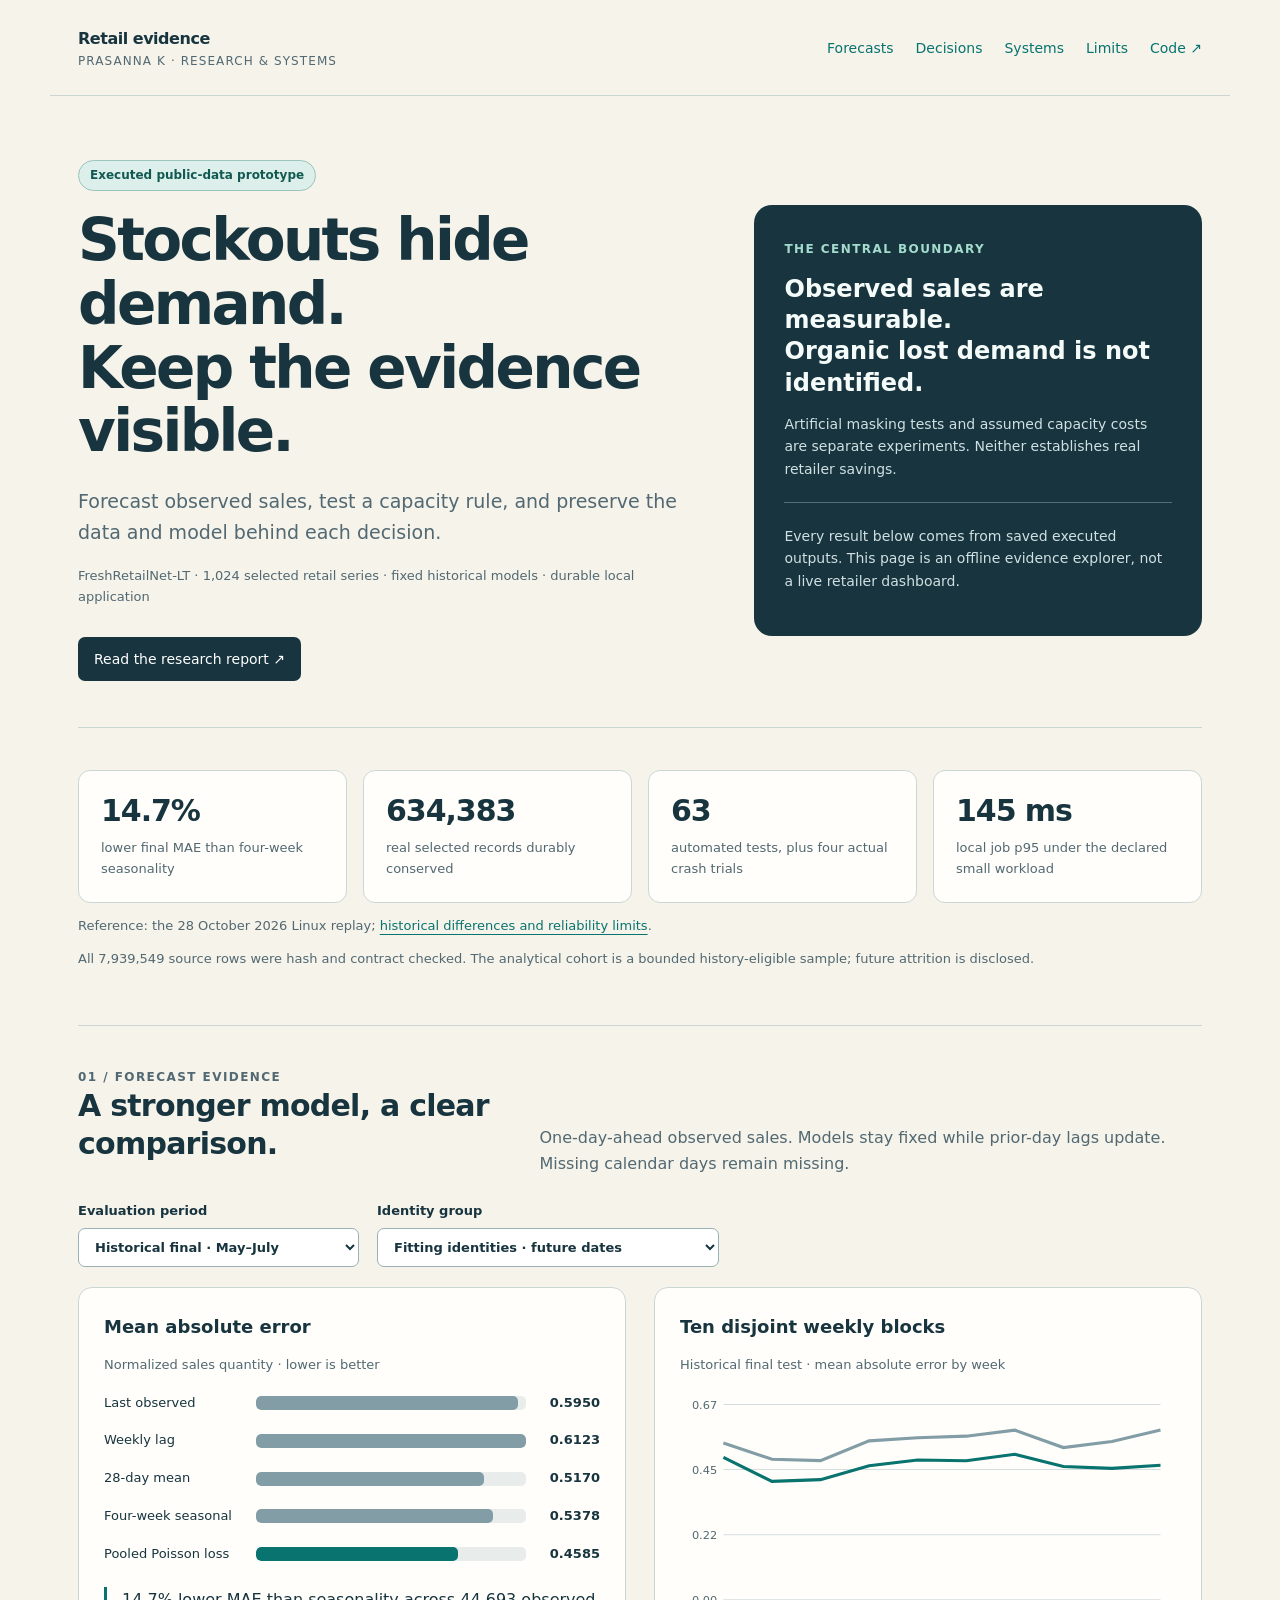
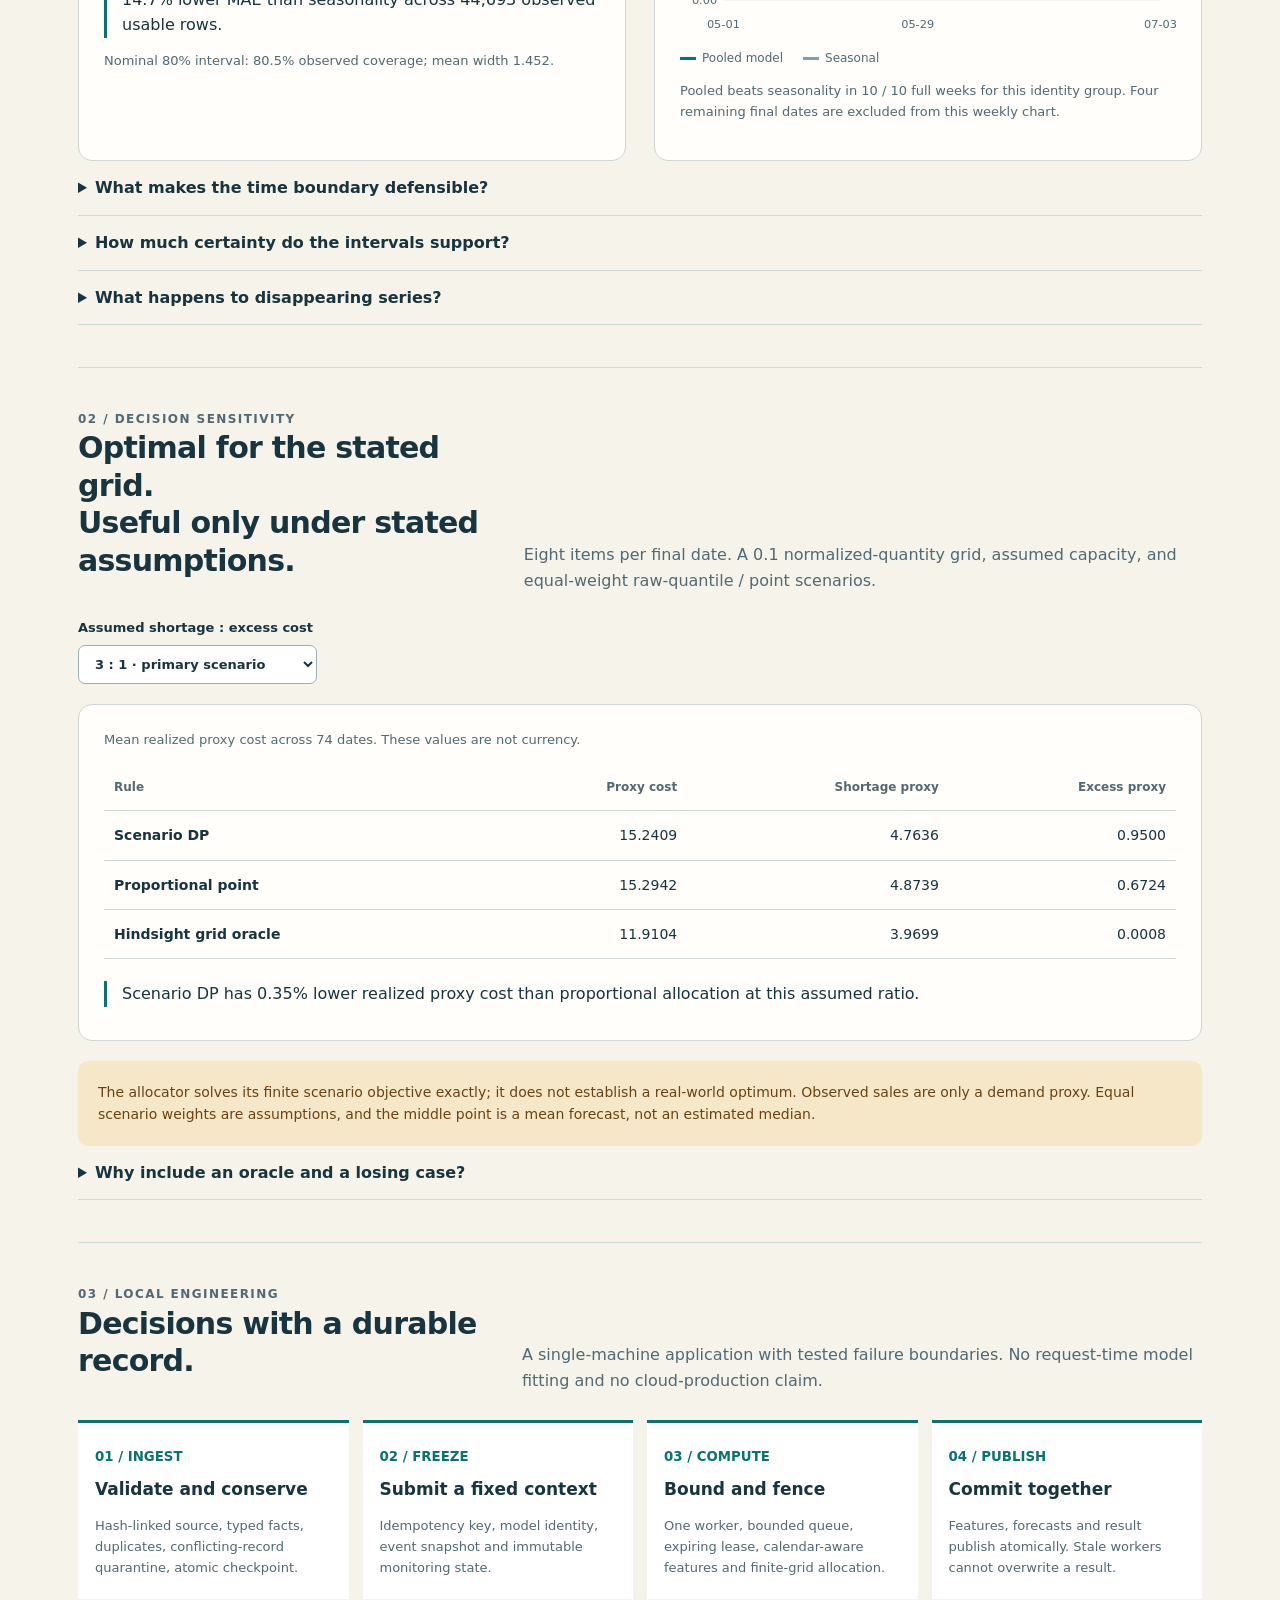
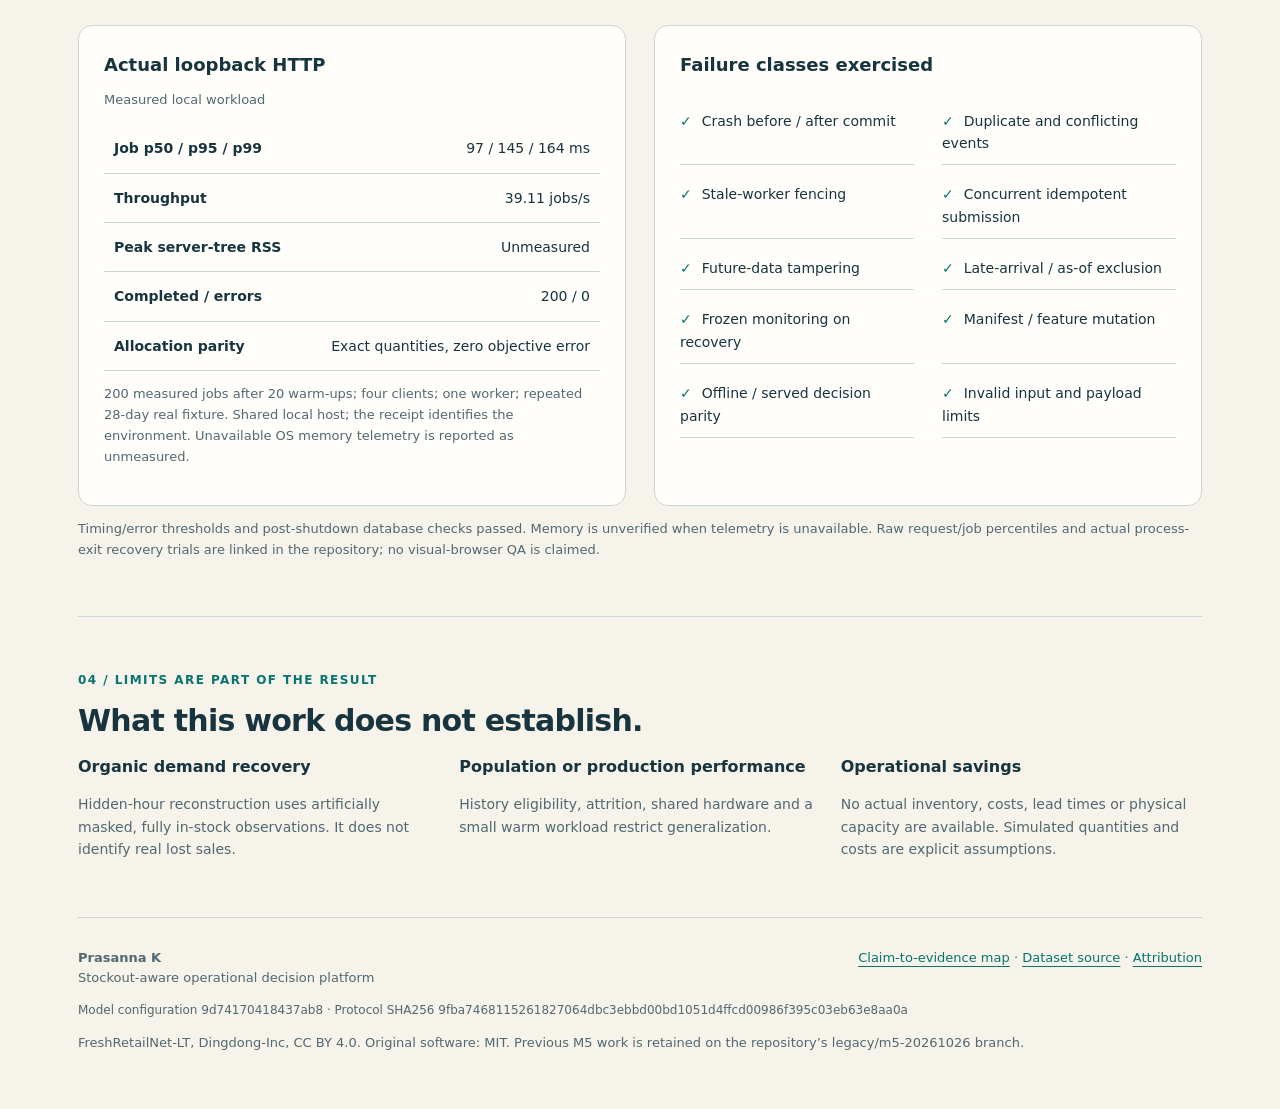
==== commit 23e4f9c7: "Complete measured demand service reliability and Linux reproduction evidence" ====
--- a/docs/index.html
+++ b/docs/index.html
@@ -1,14 +1,14 @@
-<!doctype html>
-<html lang="en"><head><meta charset="utf-8"><meta name="viewport" content="width=device-width,initial-scale=1"><meta name="description" content="Executed public-data research on observed retail sales, stockout boundaries and a durable local capacity-decision service."><title>Stockout-aware decisions | Prasanna K</title><style>
-:root{--ink:#17343f;--muted:#526872;--paper:#f5f3ea;--panel:#fffefa;--line:#cbd7d7;--teal:#08736f;--soft:#dcefeb;--amber:#8b4e0e;--gold:#f6e7c8}*{box-sizing:border-box}body{margin:0;background:var(--paper);color:var(--ink);font:16px/1.6 system-ui,-apple-system,Segoe UI,sans-serif}a{color:var(--teal);text-underline-offset:4px}a:focus-visible,select:focus-visible,summary:focus-visible{outline:3px solid #a25a14;outline-offset:4px}header,main,footer{max-width:1180px;margin:auto;padding:0 28px}header{display:flex;align-items:center;justify-content:space-between;gap:24px;padding-top:26px;padding-bottom:24px;border-bottom:1px solid var(--line)}.brand{font-weight:750;letter-spacing:-.03em}.brand small{display:block;color:var(--muted);font-size:12px;font-weight:500;letter-spacing:.09em;text-transform:uppercase}nav{display:flex;gap:22px;flex-wrap:wrap;font-size:14px}nav a{text-decoration:none}.skip{position:absolute;left:24px;top:-80px}.skip:focus{top:4px;background:white;padding:10px}section{padding:42px 0;border-bottom:1px solid var(--line)}.hero{padding:64px 0 46px;display:grid;grid-template-columns:1.4fr 1fr;gap:50px;align-items:center}.eyebrow{font-size:12px;font-weight:750;text-transform:uppercase;letter-spacing:.12em;color:var(--teal)}h1{font-size:clamp(35px,5vw,58px);line-height:1.1;letter-spacing:-.045em;margin:18px 0 22px;font-weight:750}h2{font-size:30px;line-height:1.25;letter-spacing:-.025em;margin:0 0 14px}h3{font-size:18px;margin:0 0 10px}.lead{font-size:19px;color:var(--muted);max-width:660px}.badge{display:inline-block;border:1px solid #9ac4bc;background:var(--soft);color:#125951;border-radius:99px;padding:5px 11px;font-size:12px;font-weight:650}.boundary{background:var(--ink);color:#f5fbf8;border-radius:18px;padding:30px}.boundary .eyebrow{color:#a3dbcc}.boundary strong{display:block;font-size:24px;line-height:1.3;margin:14px 0}.boundary p{color:#d0e0e2;font-size:14px}.boundary hr{border:0;border-top:1px solid #537078;margin:22px 0}.statgrid{display:grid;grid-template-columns:repeat(4,1fr);gap:16px}.stat{background:var(--panel);border:1px solid var(--line);border-radius:12px;padding:22px}.stat .value{display:block;font-size:30px;font-weight:750;line-height:1.2;letter-spacing:-.035em}.stat p{font-size:13px;color:var(--muted);margin:9px 0 0}.sectionhead{display:flex;justify-content:space-between;align-items:flex-end;gap:25px;margin-bottom:25px}.sectionhead p{max-width:680px;color:var(--muted);margin:0}.controls{display:flex;gap:18px;flex-wrap:wrap;margin:20px 0}label{font-size:13px;font-weight:700;display:block}select{display:block;margin-top:6px;border:1px solid #99b0b4;background:white;color:var(--ink);padding:10px 34px 10px 12px;border-radius:7px;min-width:190px;font:inherit}.twocol{display:grid;grid-template-columns:1fr 1fr;gap:28px}.panel{background:var(--panel);border:1px solid var(--line);border-radius:14px;padding:25px}.caption{font-size:13px;color:var(--muted)}.barrow{display:grid;grid-template-columns:140px 1fr 62px;gap:12px;align-items:center;margin:17px 0;font-size:13px}.track{background:#e8edeb;border-radius:5px;overflow:hidden;height:14px}.fill{height:100%;background:#829da6;border-radius:5px}.fill.pooled{background:var(--teal)}.number{font-variant-numeric:tabular-nums;text-align:right}.summary{border-left:3px solid var(--teal);padding-left:15px;margin:22px 0 8px}.tablewrap{overflow-x:auto}table{width:100%;border-collapse:collapse;font-size:14px}caption{text-align:left;font-size:13px;color:var(--muted);margin-bottom:14px}th,td{padding:13px 10px;border-bottom:1px solid var(--line);text-align:right}th:first-child,td:first-child{text-align:left}thead th{font-size:12px;color:var(--muted);font-weight:650}tbody th{font-weight:550}.callout{padding:20px;background:var(--gold);border-radius:10px;color:#694214;font-size:14px;margin-top:20px}.pipeline{display:grid;grid-template-columns:repeat(4,1fr);gap:14px;margin:26px 0}.step{border-top:3px solid var(--teal);background:white;padding:20px 17px}.step small{font-weight:750;color:var(--teal)}.step p{font-size:13px;color:var(--muted);margin-bottom:0}.step strong{display:block;font-size:17px;margin:8px 0}.checks{display:grid;grid-template-columns:1fr 1fr;gap:8px 28px;font-size:14px;margin:20px 0}.checks span{padding:10px 0;border-bottom:1px solid var(--line)}.checks span:before{content:'✓';color:var(--teal);font-weight:750;margin-right:10px}.limits{display:grid;grid-template-columns:repeat(3,1fr);gap:20px}.limits h3{font-size:16px}.limits p{font-size:14px;color:var(--muted)}details{border-bottom:1px solid var(--line);padding:14px 0}summary{font-weight:650;cursor:pointer}details p{font-size:14px;color:var(--muted)}svg{width:100%;height:auto;display:block}.legend{display:flex;gap:20px;font-size:12px;color:var(--muted);margin-top:12px}.dot{display:inline-block;width:16px;height:3px;margin-right:6px;vertical-align:middle}footer{padding-top:30px;padding-bottom:42px;font-size:13px;color:var(--muted)}.footgrid{display:flex;justify-content:space-between;gap:24px;flex-wrap:wrap}.button{display:inline-block;text-decoration:none;background:var(--ink);color:white;border-radius:7px;padding:11px 16px;font-size:14px;margin-top:16px}.provenance{font-size:12px;overflow-wrap:anywhere}noscript{display:block;padding:18px;background:#fff1c9}@media(max-width:800px){header{display:block}nav{margin-top:18px}.hero{grid-template-columns:1fr;gap:25px;padding-top:40px}.statgrid,.pipeline{grid-template-columns:1fr 1fr}.twocol,.limits{grid-template-columns:1fr}.sectionhead{display:block}.sectionhead p{margin-top:12px}}@media(max-width:480px){header,main,footer{padding-left:18px;padding-right:18px}.statgrid{grid-template-columns:1fr 1fr;gap:10px}.stat{padding:16px}.stat .value{font-size:26px}.barrow{grid-template-columns:102px 1fr 51px;gap:8px}.pipeline,.checks{grid-template-columns:1fr}.panel{padding:18px}select{min-width:160px}h2{font-size:27px}}@media print{header nav,.controls{display:none}body{background:white}.hero{padding-top:20px}section{break-inside:avoid}.panel{box-shadow:none}}
-</style></head><body><a class="skip" href="#main">Skip to evidence</a><header><div class="brand">Retail evidence<small>Prasanna K · research & systems</small></div><nav aria-label="Page sections"><a href="#evidence">Forecasts</a><a href="#decisions">Decisions</a><a href="#systems">Systems</a><a href="#limits">Limits</a><a href="https://github.com/Prasanna-K-123/demand-inventory">Code ↗</a></nav></header><main id="main"><noscript>Interactive filters need JavaScript. The complete research report and aggregate CSV/JSON evidence are available in the linked repository.</noscript><section class="hero"><div><span class="badge">Executed public-data prototype</span><h1>Stockouts hide demand.<br>Keep the evidence visible.</h1><p class="lead">Forecast observed sales, test a capacity rule, and preserve the data and model behind each decision.</p><p class="caption">FreshRetailNet-LT · 1,024 selected retail series · fixed historical models · durable local application</p><a class="button" href="https://github.com/Prasanna-K-123/demand-inventory/blob/main/docs/RESEARCH_REPORT.md">Read the research report ↗</a></div><aside class="boundary" aria-label="Identification boundary"><span class="eyebrow">The central boundary</span><strong>Observed sales are measurable.<br>Organic lost demand is not identified.</strong><p>Artificial masking tests and assumed capacity costs are separate experiments. Neither establishes real retailer savings.</p><hr><p>Every result below comes from saved executed outputs. This page is an offline evidence explorer, not a live retailer dashboard.</p></aside></section><section aria-label="Headline evidence"><div class="statgrid"><div class="stat"><span class="value" id="headline-gain">—</span><p>lower final MAE than four-week seasonality</p></div><div class="stat"><span class="value">634,383</span><p>real selected records durably conserved</p></div><div class="stat"><span class="value" id="headline-tests">—</span><p>automated tests, plus four actual crash trials</p></div><div class="stat"><span class="value" id="headline-p95">—</span><p>local job p95 under the declared small workload</p></div></div><p class="caption">All 7,939,549 source rows were hash and contract checked. The analytical cohort is a bounded history-eligible sample; future attrition is disclosed.</p></section><section id="evidence"><div class="sectionhead"><div><p class="eyebrow">01 / Forecast evidence</p><h2>A stronger model, a clear comparison.</h2></div><p>One-day-ahead observed sales. Models stay fixed while prior-day lags update. Missing calendar days remain missing.</p></div><div class="controls"><label for="split">Evaluation period<select id="split"><option value="final">Historical final · May–July</option><option value="official_external">Official external · seven days</option></select></label><label for="identity">Identity group<select id="identity"><option value="fitting_identities">Fitting identities · future dates</option><option value="transfer_holdout">Held-out identities · history available</option></select></label></div><div class="twocol"><article class="panel"><h3>Mean absolute error</h3><p class="caption">Normalized sales quantity · lower is better</p><div id="bars"></div><p class="summary" id="forecast-summary" aria-live="polite"></p><p class="caption" id="coverage-summary"></p></article><article class="panel"><h3>Ten disjoint weekly blocks</h3><p class="caption">Historical final test · mean absolute error by week</p><div id="weekly-chart"></div><div class="legend"><span><i class="dot" style="background:#08736f"></i>Pooled model</span><span><i class="dot" style="background:#829da6"></i>Seasonal</span></div><p class="caption" id="weekly-summary"></p></article></div><details><summary>What makes the time boundary defensible?</summary><p>Fit ends 2024-12-31; validation selects the point model in January–February; interval calibration uses March–April; final scoring begins May 1. The external July 14–20 week is a short additional check. Future realized weather, discounts, activity and stock status are excluded. Model identity binds configuration and serving implementation, and each job freezes both its event and monitoring context.</p></details><details><summary>How much certainty do the intervals support?</summary><p id="uncertainty"></p></details><details><summary>What happens to disappearing series?</summary><p>The original cohort is preserved. Only 656 of 1,024 selected identities appear in the external week. Errors condition on observed, usable rows; neither missing days nor disappeared products are fabricated as zero sales. Held-out identities have historical lags, so this is transfer with history, not cold start.</p></details></section><section id="decisions"><div class="sectionhead"><div><p class="eyebrow">02 / Decision sensitivity</p><h2>Optimal for the stated grid.<br>Useful only under stated assumptions.</h2></div><p>Eight items per final date. A 0.1 normalized-quantity grid, assumed capacity, and equal-weight raw-quantile / point scenarios.</p></div><div class="controls"><label for="cost">Assumed shortage : excess cost<select id="cost"><option value="3">3 : 1 · primary scenario</option><option value="1">1 : 1 · sensitivity</option><option value="5">5 : 1 · sensitivity</option></select></label></div><div class="panel tablewrap"><table><caption>Mean realized proxy cost across 74 dates. These values are not currency.</caption><thead><tr><th scope="col">Rule</th><th scope="col">Proxy cost</th><th scope="col">Shortage proxy</th><th scope="col">Excess proxy</th></tr></thead><tbody id="cost-table"></tbody></table><p class="summary" id="decision-summary" aria-live="polite"></p></div><div class="callout">The allocator solves its finite scenario objective exactly; it does not establish a real-world optimum. Observed sales are only a demand proxy. Equal scenario weights are assumptions, and the middle point is a mean forecast, not an estimated median.</div><details><summary>Why include an oracle and a losing case?</summary><p>The hindsight grid oracle uses future observed sales and is unattainable prospectively. It is a same-grid lower bound, not an implementable competitor. The scenario rule loses to proportional allocation at the 1 : 1 cost ratio. That sensitivity is part of the result.</p></details></section><section id="systems"><div class="sectionhead"><div><p class="eyebrow">03 / Local engineering</p><h2>Decisions with a durable record.</h2></div><p>A single-machine application with tested failure boundaries. No request-time model fitting and no cloud-production claim.</p></div><div class="pipeline"><div class="step"><small>01 / INGEST</small><strong>Validate and conserve</strong><p>Hash-linked source, typed facts, duplicates, conflicting-record quarantine, atomic checkpoint.</p></div><div class="step"><small>02 / FREEZE</small><strong>Submit a fixed context</strong><p>Idempotency key, model identity, event snapshot and immutable monitoring state.</p></div><div class="step"><small>03 / COMPUTE</small><strong>Bound and fence</strong><p>One worker, bounded queue, expiring lease, calendar-aware features and finite-grid allocation.</p></div><div class="step"><small>04 / PUBLISH</small><strong>Commit together</strong><p>Features, forecasts and result publish atomically. Stale workers cannot overwrite a result.</p></div></div><div class="twocol"><article class="panel"><h3>Actual loopback HTTP</h3><div id="benchmark-table"></div><p class="caption">200 measured jobs after 20 warm-ups; four clients; one worker; repeated 28-day real fixture. Shared Windows host. Server-tree RSS may double-count shared pages.</p></article><article class="panel"><h3>Failure classes exercised</h3><div class="checks"><span>Crash before / after commit</span><span>Duplicate and conflicting events</span><span>Stale-worker fencing</span><span>Concurrent idempotent submission</span><span>Future-data tampering</span><span>Late-arrival / as-of exclusion</span><span>Frozen monitoring on recovery</span><span>Manifest / feature mutation</span><span>Offline / served decision parity</span><span>Invalid input and payload limits</span></div></article></div><p class="caption">All declared local thresholds passed. Raw request/job percentiles and actual process-exit recovery trials are linked in the repository; no visual-browser QA is claimed.</p></section><section id="limits"><p class="eyebrow">04 / Limits are part of the result</p><h2>What this work does not establish.</h2><div class="limits"><article><h3>Organic demand recovery</h3><p>Hidden-hour reconstruction uses artificially masked, fully in-stock observations. It does not identify real lost sales.</p></article><article><h3>Population or production performance</h3><p>History eligibility, attrition, shared hardware and a small warm workload restrict generalization.</p></article><article><h3>Operational savings</h3><p>No actual inventory, costs, lead times or physical capacity are available. Simulated quantities and costs are explicit assumptions.</p></article></div></section></main><footer><div class="footgrid"><div><strong>Prasanna K</strong><br>Stockout-aware operational decision platform</div><div><a href="https://github.com/Prasanna-K-123/demand-inventory/blob/main/docs/CLAIM_MAP.md">Claim-to-evidence map</a> · <a href="https://huggingface.co/datasets/Dingdong-Inc/FreshRetailNet-LT">Dataset source</a> · <a href="https://github.com/Prasanna-K-123/demand-inventory/blob/main/DATA_LICENSE.md">Attribution</a></div></div><p class="provenance" id="provenance"></p><p>FreshRetailNet-LT, Dingdong-Inc, CC BY 4.0. Original software: MIT. Previous M5 work is retained on the repository’s legacy/m5-20261026 branch.</p></footer><script id="evidence-data" type="application/json">{"summary":{"project_id":"stockout-decision-platform","title":"Stockout-aware operational decision platform","maturity":"executed local research prototype; independent AI-agent technical review passed","repository_url":"https://github.com/Prasanna-K-123/demand-inventory","pages_url":"https://prasanna-k-123.github.io/demand-inventory/","source":{"name":"Dingdong-Inc/FreshRetailNet-LT","url":"https://huggingface.co/datasets/Dingdong-Inc/FreshRetailNet-LT","license":"CC-BY-4.0","rows_audited":7939549,"selected_series":1024,"selected_rows":634383,"fit_rows":356925,"transfer_holdout_identities":193,"hashes":["e744c537ed16a8254c50f8456de7c5614866d4d8b6787e3cc3b67be02ea2f1e3","370ca7f995d2a059744e1659eb681e60db694bec2f80a84252426afdd2b6d626"]},"primary":{"task":"rolling one-day observed normalized-sales forecasting","final_rows":44693,"model":"pooled_poisson","mae":0.458717410414742,"seasonal_mae":0.5378144209756934,"best_simple_mae":0.5169869702248852,"relative_mae_reduction_vs_seasonal":0.14707119682186098,"relative_mae_reduction_vs_best_simple":0.11270991952620457,"wape":0.2964821412527667,"interval_coverage80":0.8036157787572998,"weekly_blocks":10,"weekly_wins_vs_seasonal":10},"uncertainty":{"block_days":7,"ci95_percentile":[-0.09248092441610381,-0.06957246629881514],"daily_average_mae_difference_pooled_minus_seasonal":-0.08003396559165851,"dates":74,"interpretation":"exploratory paired moving-block bootstrap; not an IID or causal guarantee","replicates":500},"secondary":{"artificial_masking":"Learned hourly-share scaling improves conditional artificial reconstruction; no organic-demand identification","allocation":"Exact finite-grid scenarios; slightly lower proxy cost at shortage weights 3/5, worse at 1; no retailer-savings claim","policy_id":"raw-quantile-point-grid-v1"},"systems":{"automated_tests":44,"test_failures":0,"durable_records":634383,"crash_publication_trials":4,"crash_equivalence":true,"http_measured_jobs":200,"http_errors":0,"job_p95_ms":457.6437199953943,"jobs_per_second":13.535027531366294,"peak_server_tree_rss_mb":178.84765625,"forecast_parity_error":0.0,"allocation_parity":true,"receipt":"artifacts/benchmark.json","performance_model_version":"509b40e9d63ead14","current_http_smoke":"artifacts/http_smoke.json"},"model_version":"47ae70b6ffe5eb2d","served_configuration_sha256":"47ae70b6ffe5eb2d11b7cfd072e21eb949dc2a9de326aaa40de441970a648089","protocol_sha256":"9fba7468115261827064dbc3ebbd00bd1051d4ffcd00986f395c03eb63e8aa0a","limits":["Normalized quantities, not money or physical units","Organic latent demand is unidentified","History-eligible sample with substantial attrition","Synthetic arrivals and assumed costs/capacity","Temporal dependence limits coverage and bootstrap claims","Loopback-only single machine; no visual-browser QA or production claim"],"paths":{"explorer":"explorer/index.html","code":"src/stockout","readme":"README.md","scientific_report":"docs/RESEARCH_REPORT.md","claims":"docs/CLAIM_MAP.md","api_demo":"scripts/demo_client.py","independent_review":"artifacts/review_status.json","systems":"docs/SYSTEM_DESIGN.md"},"legacy":{"branch":"legacy/m5-20261026","commit":"43c6f6193c0e7ccaf617fcd2a9283bddbc26df88"},"independent_review":{"status":"passed","review_type":"independent AI-agent technical review","scopes":["scientific recomputation and source/actual-database audit","targeted expired-failure fencing reproduction and repair verification","artifact and local-link concordance","public staging tests:38 passed,6 explicit fitted-artifact skips","public allowlist and secret-pattern review"],"not_claimed":["visual browser QA","external employer validation","production impact","new model fits"],"serving_version":"47ae70b6ffe5eb2d","source_fits_unchanged":true},"private_defense_excluded_from_repository":true},"metrics":[{"split":"calibration","identity_split":"fitting_identities","stratum":"all_observed","model":"last_observation","n":44553,"mae":0.5043145018292821,"rmse":0.7455624157213895,"wape":0.3626815839331748},{"split":"calibration","identity_split":"fitting_identities","stratum":"all_observed","model":"lag_7_fallback_mean_28","n":44553,"mae":0.5159881713913765,"rmse":0.7829290288870446,"wape":0.3710767915897774},{"split":"calibration","identity_split":"fitting_identities","stratum":"all_observed","model":"mean_28","n":44553,"mae":0.4395996510576086,"rmse":0.6548757780077573,"wape":0.3161414100997148},{"split":"calibration","identity_split":"fitting_identities","stratum":"all_observed","model":"seasonal_4week_fallback_mean_28","n":44553,"mae":0.4523260854113827,"rmse":0.6771097751509305,"wape":0.3252937215095716},{"split":"calibration","identity_split":"fitting_identities","stratum":"all_observed","model":"pooled_poisson","n":44553,"mae":0.3857296644230955,"rmse":0.5683320805027874,"wape":0.2774004022401432},{"split":"calibration","identity_split":"transfer_holdout","stratum":"all_observed","model":"last_observation","n":10360,"mae":0.5637944015444015,"rmse":0.8701350612999541,"wape":0.343637943461421},{"split":"calibration","identity_split":"transfer_holdout","stratum":"all_observed","model":"lag_7_fallback_mean_28","n":10360,"mae":0.5709058880308879,"rmse":0.9023533964179594,"wape":0.3479724607685735},{"split":"calibration","identity_split":"transfer_holdout","stratum":"all_observed","model":"mean_28","n":10360,"mae":0.4785446406898413,"rmse":0.7415792712897336,"wape":0.2916774195179567},{"split":"calibration","identity_split":"transfer_holdout","stratum":"all_observed","model":"seasonal_4week_fallback_mean_28","n":10360,"mae":0.4915983268983269,"rmse":0.7547971990441533,"wape":0.2996337629491559},{"split":"calibration","identity_split":"transfer_holdout","stratum":"all_observed","model":"pooled_poisson","n":10360,"mae":0.4263443148547834,"rmse":0.6564032244725477,"wape":0.2598608343073945},{"split":"final","identity_split":"fitting_identities","stratum":"all_observed","model":"last_observation","n":44693,"mae":0.5950085024500481,"rmse":0.8948558641154993,"wape":0.3845709599522168},{"split":"final","identity_split":"fitting_identities","stratum":"all_observed","model":"lag_7_fallback_mean_28","n":44693,"mae":0.6122843295508524,"rmse":0.9438531816513054,"wape":0.3957368195740003},{"split":"final","identity_split":"fitting_identities","stratum":"all_observed","model":"mean_28","n":44693,"mae":0.5169869702248852,"rmse":0.7759709021952363,"wape":0.3341434191335162},{"split":"final","identity_split":"fitting_identities","stratum":"all_observed","model":"seasonal_4week_fallback_mean_28","n":44693,"mae":0.5378144209756934,"rmse":0.8160072026954421,"wape":0.3476047943838106},{"split":"final","identity_split":"fitting_identities","stratum":"all_observed","model":"pooled_poisson","n":44693,"mae":0.458717410414742,"rmse":0.6938001662938513,"wape":0.2964821412527667},{"split":"final","identity_split":"transfer_holdout","stratum":"all_observed","model":"last_observation","n":10435,"mae":0.6929158600862482,"rmse":1.134628330044989,"wape":0.3795830536778426},{"split":"final","identity_split":"transfer_holdout","stratum":"all_observed","model":"lag_7_fallback_mean_28","n":10435,"mae":0.7285548634403449,"rmse":1.273059443513058,"wape":0.3991062923600963},{"split":"final","identity_split":"transfer_holdout","stratum":"all_observed","model":"mean_28","n":10435,"mae":0.6218438843806778,"rmse":1.0463803045022273,"wape":0.3406494412102627},{"split":"final","identity_split":"transfer_holdout","stratum":"all_observed","model":"seasonal_4week_fallback_mean_28","n":10435,"mae":0.6454285976681042,"rmse":1.1150389510399572,"wape":0.3535692746351223},{"split":"final","identity_split":"transfer_holdout","stratum":"all_observed","model":"pooled_poisson","n":10435,"mae":0.5497345502914573,"rmse":0.9161665366608992,"wape":0.3011475582127294},{"split":"official_external","identity_split":"fitting_identities","stratum":"all_observed","model":"last_observation","n":3717,"mae":0.5890244821092278,"rmse":0.8366078374373235,"wape":0.3394843766765634},{"split":"official_external","identity_split":"fitting_identities","stratum":"all_observed","model":"lag_7_fallback_mean_28","n":3717,"mae":0.5671716437987624,"rmse":0.8238053962629924,"wape":0.3268894889974018},{"split":"official_external","identity_split":"fitting_identities","stratum":"all_observed","model":"mean_28","n":3717,"mae":0.4828551251008878,"rmse":0.6792319051164231,"wape":0.2782936467818354},{"split":"official_external","identity_split":"fitting_identities","stratum":"all_observed","model":"seasonal_4week_fallback_mean_28","n":3717,"mae":0.4901746031746032,"rmse":0.6955576354503289,"wape":0.2825122294162194},{"split":"official_external","identity_split":"fitting_identities","stratum":"all_observed","model":"pooled_poisson","n":3717,"mae":0.4318949009086001,"rmse":0.6126797615421667,"wape":0.2489227114969951},{"split":"official_external","identity_split":"transfer_holdout","stratum":"all_observed","model":"last_observation","n":875,"mae":0.6198617142857141,"rmse":0.8806302957054598,"wape":0.3323095303740464},{"split":"official_external","identity_split":"transfer_holdout","stratum":"all_observed","model":"lag_7_fallback_mean_28","n":875,"mae":0.6058365714285714,"rmse":0.8674566983017489,"wape":0.3247906136078178},{"split":"official_external","identity_split":"transfer_holdout","stratum":"all_observed","model":"mean_28","n":875,"mae":0.5082050204081633,"rmse":0.7020148646655356,"wape":0.2724500768049155},{"split":"official_external","identity_split":"transfer_holdout","stratum":"all_observed","model":"seasonal_4week_fallback_mean_28","n":875,"mae":0.5226054285714287,"rmse":0.7253056632009904,"wape":0.2801701743099593},{"split":"official_external","identity_split":"transfer_holdout","stratum":"all_observed","model":"pooled_poisson","n":875,"mae":0.4523690766007066,"rmse":0.64220578097402,"wape":0.2425162773186399},{"split":"validation","identity_split":"fitting_identities","stratum":"all_observed","model":"last_observation","n":44856,"mae":0.512497124130551,"rmse":0.7700217576731158,"wape":0.4278819992998975},{"split":"validation","identity_split":"fitting_identities","stratum":"all_observed","model":"lag_7_fallback_mean_28","n":44856,"mae":0.5571395831740936,"rmse":0.833537855015338,"wape":0.4651538272377045},{"split":"validation","identity_split":"fitting_identities","stratum":"all_observed","model":"mean_28","n":44856,"mae":0.4847534710377873,"rmse":0.7003715152298677,"wape":0.404718923461465},{"split":"validation","identity_split":"fitting_identities","stratum":"all_observed","model":"seasonal_4week_fallback_mean_28","n":44856,"mae":0.5144187288211164,"rmse":0.7484223847503791,"wape":0.4294863401208496},{"split":"validation","identity_split":"fitting_identities","stratum":"all_observed","model":"pooled_poisson","n":44856,"mae":0.425894948137491,"rmse":0.6252160628172336,"wape":0.3555781551163881},{"split":"validation","identity_split":"transfer_holdout","stratum":"all_observed","model":"last_observation","n":10425,"mae":0.566176690647482,"rmse":0.8926823214348977,"wape":0.4157779726837503},{"split":"validation","identity_split":"transfer_holdout","stratum":"all_observed","model":"lag_7_fallback_mean_28","n":10425,"mae":0.623189188078109,"rmse":0.9612397320306196,"wape":0.4576457164303799},{"split":"validation","identity_split":"transfer_holdout","stratum":"all_observed","model":"mean_28","n":10425,"mae":0.5318729825122455,"rmse":0.7902526401900537,"wape":0.3905866738196222},{"split":"validation","identity_split":"transfer_holdout","stratum":"all_observed","model":"seasonal_4week_fallback_mean_28","n":10425,"mae":0.5602955475619503,"rmse":0.8384013446114474,"wape":0.4114590916885454},{"split":"validation","identity_split":"transfer_holdout","stratum":"all_observed","model":"pooled_poisson","n":10425,"mae":0.4689734391025677,"rmse":0.7120374809544915,"wape":0.3443957142241264}],"intervals":[{"coverage80":0.8000359122842458,"identity_split":"fitting_identities","mean_width":1.2311204731963474,"n":44553,"pinball10_raw":0.08324967801739641,"pinball90_raw":0.09090090389085431,"split":"calibration","evaluation_role":"in-sample calibration diagnostic"},{"coverage80":0.8013513513513514,"identity_split":"transfer_holdout","mean_width":1.3632739810124164,"n":10360,"pinball10_raw":0.09265128929423788,"pinball90_raw":0.10133335850301889,"split":"calibration","evaluation_role":"in-sample calibration diagnostic"},{"coverage80":0.8036157787572998,"identity_split":"fitting_identities","mean_width":1.4529552605394045,"n":44693,"pinball10_raw":0.10481116668112425,"pinball90_raw":0.10719798246138654,"split":"final","evaluation_role":"held-out temporal evaluation"},{"coverage80":0.8011499760421658,"identity_split":"transfer_holdout","mean_width":1.6936132287010959,"n":10435,"pinball10_raw":0.12540575088140238,"pinball90_raw":0.12777002160315126,"split":"final","evaluation_role":"held-out temporal evaluation"},{"coverage80":0.8326607479149852,"identity_split":"fitting_identities","mean_width":1.507205659310997,"n":3717,"pinball10_raw":0.10360570072492671,"pinball90_raw":0.09649596077867739,"split":"official_external","evaluation_role":"held-out temporal evaluation"},{"coverage80":0.8308571428571428,"identity_split":"transfer_holdout","mean_width":1.5737291251003516,"n":875,"pinball10_raw":0.11509791423430865,"pinball90_raw":0.09885881079522947,"split":"official_external","evaluation_role":"held-out temporal evaluation"},{"coverage80":null,"identity_split":"fitting_identities","mean_width":null,"n":44856,"pinball10_raw":0.08427295684402558,"pinball90_raw":0.10638405308381112,"split":"validation","evaluation_role":"raw quantile validation only; CQR calibration unavailable as-of"},{"coverage80":null,"identity_split":"transfer_holdout","mean_width":null,"n":10425,"pinball10_raw":0.0920591242297694,"pinball90_raw":0.11628025682378416,"split":"validation","evaluation_role":"raw quantile validation only; CQR calibration unavailable as-of"}],"decisions":[{"days":74,"mean_excess":5.933691976206073e-16,"mean_proxy_cost":3.970391891891892,"mean_shortage":3.9703918918918917,"policy":"hindsight_grid_oracle","shortage_weight":1.0},{"days":74,"mean_excess":0.6758243243243245,"mean_proxy_cost":5.57204054054054,"mean_shortage":4.896216216216216,"policy":"proportional_point","shortage_weight":1.0},{"days":74,"mean_excess":0.9585135135135138,"mean_proxy_cost":5.730662162162162,"mean_shortage":4.772148648648648,"policy":"scenario_dp","shortage_weight":1.0},{"days":74,"mean_excess":0.0,"mean_proxy_cost":16.375797297297296,"mean_shortage":16.375797297297296,"policy":"zero_capacity","shortage_weight":1.0},{"days":74,"mean_excess":0.0008108108108114049,"mean_proxy_cost":11.910364864864864,"mean_shortage":3.9698513513513514,"policy":"hindsight_grid_oracle","shortage_weight":3.0},{"days":74,"mean_excess":0.6758243243243245,"mean_proxy_cost":15.36447297297297,"mean_shortage":4.896216216216216,"policy":"proportional_point","shortage_weight":3.0},{"days":74,"mean_excess":0.9585135135135138,"mean_proxy_cost":15.27495945945946,"mean_shortage":4.772148648648648,"policy":"scenario_dp","shortage_weight":3.0},{"days":74,"mean_excess":0.0,"mean_proxy_cost":49.1273918918919,"mean_shortage":16.375797297297296,"policy":"zero_capacity","shortage_weight":3.0},{"days":74,"mean_excess":0.0008108108108114049,"mean_proxy_cost":19.850067567567567,"mean_shortage":3.9698513513513514,"policy":"hindsight_grid_oracle","shortage_weight":5.0},{"days":74,"mean_excess":0.6758243243243245,"mean_proxy_cost":25.156905405405404,"mean_shortage":4.896216216216216,"policy":"proportional_point","shortage_weight":5.0},{"days":74,"mean_excess":0.9585135135135138,"mean_proxy_cost":24.819256756756754,"mean_shortage":4.772148648648648,"policy":"scenario_dp","shortage_weight":5.0},{"days":74,"mean_excess":0.0,"mean_proxy_cost":81.87898648648648,"mean_shortage":16.375797297297296,"policy":"zero_capacity","shortage_weight":5.0}],"weekly":[{"identity_split":"fitting_identities","block":0,"start":"2025-05-01","end":"2025-05-07","observed_dates":7,"full_seven_day_block":true,"rows":4734,"model":"last_observation","mae":0.594674693705112,"wape":0.398569945437121},{"identity_split":"fitting_identities","block":0,"start":"2025-05-01","end":"2025-05-07","observed_dates":7,"full_seven_day_block":true,"rows":4734,"model":"lag_7_fallback_mean_28","mae":0.6031812420785805,"wape":0.4042713054528759},{"identity_split":"fitting_identities","block":0,"start":"2025-05-01","end":"2025-05-07","observed_dates":7,"full_seven_day_block":true,"rows":4734,"model":"mean_28","mae":0.4658120750256354,"wape":0.3122021086355228},{"identity_split":"fitting_identities","block":0,"start":"2025-05-01","end":"2025-05-07","observed_dates":7,"full_seven_day_block":true,"rows":4734,"model":"seasonal_4week_fallback_mean_28","mae":0.5378958773412196,"wape":0.3605149718865518},{"identity_split":"fitting_identities","block":0,"start":"2025-05-01","end":"2025-05-07","observed_dates":7,"full_seven_day_block":true,"rows":4734,"model":"pooled_poisson","mae":0.489126327685466,"wape":0.3278280643200333},{"identity_split":"fitting_identities","block":1,"start":"2025-05-08","end":"2025-05-14","observed_dates":7,"full_seven_day_block":true,"rows":4739,"model":"last_observation","mae":0.5373006963494408,"wape":0.3474930252825745},{"identity_split":"fitting_identities","block":1,"start":"2025-05-08","end":"2025-05-14","observed_dates":7,"full_seven_day_block":true,"rows":4739,"model":"lag_7_fallback_mean_28","mae":0.6409943025954843,"wape":0.4145556685691249},{"identity_split":"fitting_identities","block":1,"start":"2025-05-08","end":"2025-05-14","observed_dates":7,"full_seven_day_block":true,"rows":4739,"model":"mean_28","mae":0.4543281676700257,"wape":0.2938314998052213},{"identity_split":"fitting_identities","block":1,"start":"2025-05-08","end":"2025-05-14","observed_dates":7,"full_seven_day_block":true,"rows":4739,"model":"seasonal_4week_fallback_mean_28","mae":0.4826128226770767,"wape":0.3121242740455171},{"identity_split":"fitting_identities","block":1,"start":"2025-05-08","end":"2025-05-14","observed_dates":7,"full_seven_day_block":true,"rows":4739,"model":"pooled_poisson","mae":0.406366076119691,"wape":0.2628125705446749},{"identity_split":"fitting_identities","block":2,"start":"2025-05-15","end":"2025-05-21","observed_dates":7,"full_seven_day_block":true,"rows":4570,"model":"last_observation","mae":0.5408402625820569,"wape":0.3496806435740077},{"identity_split":"fitting_identities","block":2,"start":"2025-05-15","end":"2025-05-21","observed_dates":7,"full_seven_day_block":true,"rows":4570,"model":"lag_7_fallback_mean_28","mae":0.5441473934869352,"wape":0.3518188713340496},{"identity_split":"fitting_identities","block":2,"start":"2025-05-15","end":"2025-05-21","observed_dates":7,"full_seven_day_block":true,"rows":4570,"model":"mean_28","mae":0.4614140784552614,"wape":0.2983275896251597},{"identity_split":"fitting_identities","block":2,"start":"2025-05-15","end":"2025-05-21","observed_dates":7,"full_seven_day_block":true,"rows":4570,"model":"seasonal_4week_fallback_mean_28","mae":0.4775851568198395,"wape":0.3087830114586136},{"identity_split":"fitting_identities","block":2,"start":"2025-05-15","end":"2025-05-21","observed_dates":7,"full_seven_day_block":true,"rows":4570,"model":"pooled_poisson","mae":0.4125741584181264,"wape":0.2667501057500621},{"identity_split":"fitting_identities","block":3,"start":"2025-05-22","end":"2025-05-28","observed_dates":7,"full_seven_day_block":true,"rows":4406,"model":"last_observation","mae":0.5727666817975489,"wape":0.4021513642272832},{"identity_split":"fitting_identities","block":3,"start":"2025-05-22","end":"2025-05-28","observed_dates":7,"full_seven_day_block":true,"rows":4406,"model":"lag_7_fallback_mean_28","mae":0.5903059464366772,"wape":0.4144660456260555},{"identity_split":"fitting_identities","block":3,"start":"2025-05-22","end":"2025-05-28","observed_dates":7,"full_seven_day_block":true,"rows":4406,"model":"mean_28","mae":0.5251382314188228,"wape":0.3687104415888985},{"identity_split":"fitting_identities","block":3,"start":"2025-05-22","end":"2025-05-28","observed_dates":7,"full_seven_day_block":true,"rows":4406,"model":"seasonal_4week_fallback_mean_28","mae":0.5456337759116356,"wape":0.3831007883746059},{"identity_split":"fitting_identities","block":3,"start":"2025-05-22","end":"2025-05-28","observed_dates":7,"full_seven_day_block":true,"rows":4406,"model":"pooled_poisson","mae":0.4606343203179793,"wape":0.3234209080465677},{"identity_split":"fitting_identities","block":4,"start":"2025-05-29","end":"2025-06-04","observed_dates":7,"full_seven_day_block":true,"rows":4210,"model":"last_observation","mae":0.5709427553444181,"wape":0.4009785290135571},{"identity_split":"fitting_identities","block":4,"start":"2025-05-29","end":"2025-06-04","observed_dates":7,"full_seven_day_block":true,"rows":4210,"model":"lag_7_fallback_mean_28","mae":0.6414574821852732,"wape":0.4505016925492467},{"identity_split":"fitting_identities","block":4,"start":"2025-05-29","end":"2025-06-04","observed_dates":7,"full_seven_day_block":true,"rows":4210,"model":"mean_28","mae":0.5371534133284017,"wape":0.3772479526447493},{"identity_split":"fitting_identities","block":4,"start":"2025-05-29","end":"2025-06-04","observed_dates":7,"full_seven_day_block":true,"rows":4210,"model":"seasonal_4week_fallback_mean_28","mae":0.5562111638954869,"wape":0.3906323921829781},{"identity_split":"fitting_identities","block":4,"start":"2025-05-29","end":"2025-06-04","observed_dates":7,"full_seven_day_block":true,"rows":4210,"model":"pooled_poisson","mae":0.4799959834523346,"wape":0.3371057458484214},{"identity_split":"fitting_identities","block":5,"start":"2025-06-05","end":"2025-06-11","observed_dates":7,"full_seven_day_block":true,"rows":4061,"model":"last_observation","mae":0.6494075350898794,"wape":0.3943272371028646},{"identity_split":"fitting_identities","block":5,"start":"2025-06-05","end":"2025-06-11","observed_dates":7,"full_seven_day_block":true,"rows":4061,"model":"lag_7_fallback_mean_28","mae":0.6419504930758317,"wape":0.3897992410210938},{"identity_split":"fitting_identities","block":5,"start":"2025-06-05","end":"2025-06-11","observed_dates":7,"full_seven_day_block":true,"rows":4061,"model":"mean_28","mae":0.5628630190121978,"wape":0.3417764764982877},{"identity_split":"fitting_identities","block":5,"start":"2025-06-05","end":"2025-06-11","observed_dates":7,"full_seven_day_block":true,"rows":4061,"model":"seasonal_4week_fallback_mean_28","mae":0.5616393950586882,"wape":0.3410334788785057},{"identity_split":"fitting_identities","block":5,"start":"2025-06-05","end":"2025-06-11","observed_dates":7,"full_seven_day_block":true,"rows":4061,"model":"pooled_poisson","mae":0.4765140661781271,"wape":0.2893444639977365},{"identity_split":"fitting_identities","block":6,"start":"2025-06-12","end":"2025-06-18","observed_dates":7,"full_seven_day_block":true,"rows":4068,"model":"last_observation","mae":0.6735272861356932,"wape":0.4385884538235058},{"identity_split":"fitting_identities","block":6,"start":"2025-06-12","end":"2025-06-18","observed_dates":7,"full_seven_day_block":true,"rows":4068,"model":"lag_7_fallback_mean_28","mae":0.661111848574238,"wape":0.4305037515765297},{"identity_split":"fitting_identities","block":6,"start":"2025-06-12","end":"2025-06-18","observed_dates":7,"full_seven_day_block":true,"rows":4068,"model":"mean_28","mae":0.5685953793103606,"wape":0.3702587458538083},{"identity_split":"fitting_identities","block":6,"start":"2025-06-12","end":"2025-06-18","observed_dates":7,"full_seven_day_block":true,"rows":4068,"model":"seasonal_4week_fallback_mean_28","mae":0.5824793510324483,"wape":0.3792997302591423},{"identity_split":"fitting_identities","block":6,"start":"2025-06-12","end":"2025-06-18","observed_dates":7,"full_seven_day_block":true,"rows":4068,"model":"pooled_poisson","mae":0.4998050120561321,"wape":0.3254637369016323},{"identity_split":"fitting_identities","block":7,"start":"2025-06-19","end":"2025-06-25","observed_dates":7,"full_seven_day_block":true,"rows":3991,"model":"last_observation","mae":0.6226822851415685,"wape":0.3987122162968349},{"identity_split":"fitting_identities","block":7,"start":"2025-06-19","end":"2025-06-25","observed_dates":7,"full_seven_day_block":true,"rows":3991,"model":"lag_7_fallback_mean_28","mae":0.6092367827612127,"wape":0.3901028722040007},{"identity_split":"fitting_identities","block":7,"start":"2025-06-19","end":"2025-06-25","observed_dates":7,"full_seven_day_block":true,"rows":3991,"model":"mean_28","mae":0.538931547299318,"wape":0.3450854421001239},{"identity_split":"fitting_identities","block":7,"start":"2025-06-19","end":"2025-06-25","observed_dates":7,"full_seven_day_block":true,"rows":3991,"model":"seasonal_4week_fallback_mean_28","mae":0.5225269564854255,"wape":0.3345813521060385},{"identity_split":"fitting_identities","block":7,"start":"2025-06-19","end":"2025-06-25","observed_dates":7,"full_seven_day_block":true,"rows":3991,"model":"pooled_poisson","mae":0.4581263558573901,"wape":0.2933447426505222},{"identity_split":"fitting_identities","block":8,"start":"2025-06-26","end":"2025-07-02","observed_dates":7,"full_seven_day_block":true,"rows":3943,"model":"last_observation","mae":0.5886700481866599,"wape":0.3813850179196864},{"identity_split":"fitting_identities","block":8,"start":"2025-06-26","end":"2025-07-02","observed_dates":7,"full_seven_day_block":true,"rows":3943,"model":"lag_7_fallback_mean_28","mae":0.6076137458787725,"wape":0.3936581792704752},{"identity_split":"fitting_identities","block":8,"start":"2025-06-26","end":"2025-07-02","observed_dates":7,"full_seven_day_block":true,"rows":3943,"model":"mean_28","mae":0.5080551349557817,"wape":0.3291565748014058},{"identity_split":"fitting_identities","block":8,"start":"2025-06-26","end":"2025-07-02","observed_dates":7,"full_seven_day_block":true,"rows":3943,"model":"seasonal_4week_fallback_mean_28","mae":0.5433292332403414,"wape":0.3520098058224138},{"identity_split":"fitting_identities","block":8,"start":"2025-06-26","end":"2025-07-02","observed_dates":7,"full_seven_day_block":true,"rows":3943,"model":"pooled_poisson","mae":0.4512642709357248,"wape":0.2923631541769272},{"identity_split":"fitting_identities","block":9,"start":"2025-07-03","end":"2025-07-09","observed_dates":7,"full_seven_day_block":true,"rows":3847,"model":"last_observation","mae":0.6145575773329868,"wape":0.3717927568597658},{"identity_split":"fitting_identities","block":9,"start":"2025-07-03","end":"2025-07-09","observed_dates":7,"full_seven_day_block":true,"rows":3847,"model":"lag_7_fallback_mean_28","mae":0.5905399012217312,"wape":0.3572626325164607},{"identity_split":"fitting_identities","block":9,"start":"2025-07-03","end":"2025-07-09","observed_dates":7,"full_seven_day_block":true,"rows":3847,"model":"mean_28","mae":0.5593931913550447,"wape":0.3384196118532037},{"identity_split":"fitting_identities","block":9,"start":"2025-07-03","end":"2025-07-09","observed_dates":7,"full_seven_day_block":true,"rows":3847,"model":"seasonal_4week_fallback_mean_28","mae":0.5828896542760592,"wape":0.3526344145796924},{"identity_split":"fitting_identities","block":9,"start":"2025-07-03","end":"2025-07-09","observed_dates":7,"full_seven_day_block":true,"rows":3847,"model":"pooled_poisson","mae":0.4624916527528909,"wape":0.2797964795224684},{"identity_split":"fitting_identities","block":10,"start":"2025-07-10","end":"2025-07-13","observed_dates":4,"full_seven_day_block":false,"rows":2124,"model":"last_observation","mae":0.6048639359698683,"wape":0.3374382470339272},{"identity_split":"fitting_identities","block":10,"start":"2025-07-10","end":"2025-07-13","observed_dates":4,"full_seven_day_block":false,"rows":2124,"model":"lag_7_fallback_mean_28","mae":0.6064303201506591,"wape":0.3383120930358387},{"identity_split":"fitting_identities","block":10,"start":"2025-07-10","end":"2025-07-13","observed_dates":4,"full_seven_day_block":false,"rows":2124,"model":"mean_28","mae":0.5455227502017755,"wape":0.3043333047291882},{"identity_split":"fitting_identities","block":10,"start":"2025-07-10","end":"2025-07-13","observed_dates":4,"full_seven_day_block":false,"rows":2124,"model":"seasonal_4week_fallback_mean_28","mae":0.543451388888889,"wape":0.3031777447944177},{"identity_split":"fitting_identities","block":10,"start":"2025-07-10","end":"2025-07-13","observed_dates":4,"full_seven_day_block":false,"rows":2124,"model":"pooled_poisson","mae":0.4562662135523398,"wape":0.2545393469938646},{"identity_split":"transfer_holdout","block":0,"start":"2025-05-01","end":"2025-05-07","observed_dates":7,"full_seven_day_block":true,"rows":1085,"model":"last_observation","mae":0.6776552995391706,"wape":0.3733359330808735},{"identity_split":"transfer_holdout","block":0,"start":"2025-05-01","end":"2025-05-07","observed_dates":7,"full_seven_day_block":true,"rows":1085,"model":"lag_7_fallback_mean_28","mae":0.7013870967741935,"wape":0.3864103274971032},{"identity_split":"transfer_holdout","block":0,"start":"2025-05-01","end":"2025-05-07","observed_dates":7,"full_seven_day_block":true,"rows":1085,"model":"mean_28","mae":0.5481978213622941,"wape":0.3020148227135114},{"identity_split":"transfer_holdout","block":0,"start":"2025-05-01","end":"2025-05-07","observed_dates":7,"full_seven_day_block":true,"rows":1085,"model":"seasonal_4week_fallback_mean_28","mae":0.6243197388632872,"wape":0.3439521426421897},{"identity_split":"transfer_holdout","block":0,"start":"2025-05-01","end":"2025-05-07","observed_dates":7,"full_seven_day_block":true,"rows":1085,"model":"pooled_poisson","mae":0.5763694008358213,"wape":0.3175351955583243},{"identity_split":"transfer_holdout","block":1,"start":"2025-05-08","end":"2025-05-14","observed_dates":7,"full_seven_day_block":true,"rows":1085,"model":"last_observation","mae":0.6325059907834102,"wape":0.325434754568527},{"identity_split":"transfer_holdout","block":1,"start":"2025-05-08","end":"2025-05-14","observed_dates":7,"full_seven_day_block":true,"rows":1085,"model":"lag_7_fallback_mean_28","mae":0.7558451612903226,"wape":0.3888947901531505},{"identity_split":"transfer_holdout","block":1,"start":"2025-05-08","end":"2025-05-14","observed_dates":7,"full_seven_day_block":true,"rows":1085,"model":"mean_28","mae":0.5480077024358131,"wape":0.2819589928673587},{"identity_split":"transfer_holdout","block":1,"start":"2025-05-08","end":"2025-05-14","observed_dates":7,"full_seven_day_block":true,"rows":1085,"model":"seasonal_4week_fallback_mean_28","mae":0.5711193548387097,"wape":0.2938503188579536},{"identity_split":"transfer_holdout","block":1,"start":"2025-05-08","end":"2025-05-14","observed_dates":7,"full_seven_day_block":true,"rows":1085,"model":"pooled_poisson","mae":0.5020271204300972,"wape":0.2583012257663477},{"identity_split":"transfer_holdout","block":2,"start":"2025-05-15","end":"2025-05-21","observed_dates":7,"full_seven_day_block":true,"rows":1059,"model":"last_observation","mae":0.6611085930122758,"wape":0.3352742551778269},{"identity_split":"transfer_holdout","block":2,"start":"2025-05-15","end":"2025-05-21","observed_dates":7,"full_seven_day_block":true,"rows":1059,"model":"lag_7_fallback_mean_28","mae":0.6590623229461756,"wape":0.3342365108805119},{"identity_split":"transfer_holdout","block":2,"start":"2025-05-15","end":"2025-05-21","observed_dates":7,"full_seven_day_block":true,"rows":1059,"model":"mean_28","mae":0.5844583164710644,"wape":0.2964018752872029},{"identity_split":"transfer_holdout","block":2,"start":"2025-05-15","end":"2025-05-21","observed_dates":7,"full_seven_day_block":true,"rows":1059,"model":"seasonal_4week_fallback_mean_28","mae":0.6029416902738433,"wape":0.3057755235053633},{"identity_split":"transfer_holdout","block":2,"start":"2025-05-15","end":"2025-05-21","observed_dates":7,"full_seven_day_block":true,"rows":1059,"model":"pooled_poisson","mae":0.5164730578652742,"wape":0.2619238679173833},{"identity_split":"transfer_holdout","block":3,"start":"2025-05-22","end":"2025-05-28","observed_dates":7,"full_seven_day_block":true,"rows":1030,"model":"last_observation","mae":0.7562436893203884,"wape":0.4237583569123069},{"identity_split":"transfer_holdout","block":3,"start":"2025-05-22","end":"2025-05-28","observed_dates":7,"full_seven_day_block":true,"rows":1030,"model":"lag_7_fallback_mean_28","mae":0.7605242718446602,"wape":0.4261569655125891},{"identity_split":"transfer_holdout","block":3,"start":"2025-05-22","end":"2025-05-28","observed_dates":7,"full_seven_day_block":true,"rows":1030,"model":"mean_28","mae":0.6638166435506242,"wape":0.3719672033426794},{"identity_split":"transfer_holdout","block":3,"start":"2025-05-22","end":"2025-05-28","observed_dates":7,"full_seven_day_block":true,"rows":1030,"model":"seasonal_4week_fallback_mean_28","mae":0.6771082524271844,"wape":0.3794151072627953},{"identity_split":"transfer_holdout","block":3,"start":"2025-05-22","end":"2025-05-28","observed_dates":7,"full_seven_day_block":true,"rows":1030,"model":"pooled_poisson","mae":0.5920485750614125,"wape":0.3317522313551594},{"identity_split":"transfer_holdout","block":4,"start":"2025-05-29","end":"2025-06-04","observed_dates":7,"full_seven_day_block":true,"rows":996,"model":"last_observation","mae":0.7295702811244981,"wape":0.4213752923350095},{"identity_split":"transfer_holdout","block":4,"start":"2025-05-29","end":"2025-06-04","observed_dates":7,"full_seven_day_block":true,"rows":996,"model":"lag_7_fallback_mean_28","mae":0.8197028112449799,"wape":0.4734328147026606},{"identity_split":"transfer_holdout","block":4,"start":"2025-05-29","end":"2025-06-04","observed_dates":7,"full_seven_day_block":true,"rows":996,"model":"mean_28","mae":0.7125466150315549,"wape":0.4115429945261251},{"identity_split":"transfer_holdout","block":4,"start":"2025-05-29","end":"2025-06-04","observed_dates":7,"full_seven_day_block":true,"rows":996,"model":"seasonal_4week_fallback_mean_28","mae":0.7472018072289156,"wape":0.4315586696720223},{"identity_split":"transfer_holdout","block":4,"start":"2025-05-29","end":"2025-06-04","observed_dates":7,"full_seven_day_block":true,"rows":996,"model":"pooled_poisson","mae":0.6107275612901825,"wape":0.3527357285977266},{"identity_split":"transfer_holdout","block":5,"start":"2025-06-05","end":"2025-06-11","observed_dates":7,"full_seven_day_block":true,"rows":974,"model":"last_observation","mae":0.8071252566735114,"wape":0.3934977320347217},{"identity_split":"transfer_holdout","block":5,"start":"2025-06-05","end":"2025-06-11","observed_dates":7,"full_seven_day_block":true,"rows":974,"model":"lag_7_fallback_mean_28","mae":0.8969558521560574,"wape":0.4372928373141604},{"identity_split":"transfer_holdout","block":5,"start":"2025-06-05","end":"2025-06-11","observed_dates":7,"full_seven_day_block":true,"rows":974,"model":"mean_28","mae":0.782319045174538,"wape":0.3814039611057219},{"identity_split":"transfer_holdout","block":5,"start":"2025-06-05","end":"2025-06-11","observed_dates":7,"full_seven_day_block":true,"rows":974,"model":"seasonal_4week_fallback_mean_28","mae":0.7881676078028748,"wape":0.384255310522538},{"identity_split":"transfer_holdout","block":5,"start":"2025-06-05","end":"2025-06-11","observed_dates":7,"full_seven_day_block":true,"rows":974,"model":"pooled_poisson","mae":0.6432689993904778,"wape":0.3136128999253815},{"identity_split":"transfer_holdout","block":6,"start":"2025-06-12","end":"2025-06-18","observed_dates":7,"full_seven_day_block":true,"rows":981,"model":"last_observation","mae":0.7849174311926604,"wape":0.4497584459232528},{"identity_split":"transfer_holdout","block":6,"start":"2025-06-12","end":"2025-06-18","observed_dates":7,"full_seven_day_block":true,"rows":981,"model":"lag_7_fallback_mean_28","mae":0.828808358817533,"wape":0.4749079898296709},{"identity_split":"transfer_holdout","block":6,"start":"2025-06-12","end":"2025-06-18","observed_dates":7,"full_seven_day_block":true,"rows":981,"model":"mean_28","mae":0.7382083356564544,"wape":0.4229940890826563},{"identity_split":"transfer_holdout","block":6,"start":"2025-06-12","end":"2025-06-18","observed_dates":7,"full_seven_day_block":true,"rows":981,"model":"seasonal_4week_fallback_mean_28","mae":0.7831215596330275,"wape":0.4487294097856416},{"identity_split":"transfer_holdout","block":6,"start":"2025-06-12","end":"2025-06-18","observed_dates":7,"full_seven_day_block":true,"rows":981,"model":"pooled_poisson","mae":0.6271897997143099,"wape":0.3593803607977026},{"identity_split":"transfer_holdout","block":7,"start":"2025-06-19","end":"2025-06-25","observed_dates":7,"full_seven_day_block":true,"rows":921,"model":"last_observation","mae":0.6735439739413681,"wape":0.3998056186270978},{"identity_split":"transfer_holdout","block":7,"start":"2025-06-19","end":"2025-06-25","observed_dates":7,"full_seven_day_block":true,"rows":921,"model":"lag_7_fallback_mean_28","mae":0.6695352877307276,"wape":0.397426122510536},{"identity_split":"transfer_holdout","block":7,"start":"2025-06-19","end":"2025-06-25","observed_dates":7,"full_seven_day_block":true,"rows":921,"model":"mean_28","mae":0.5943343484373698,"wape":0.352787970854922},{"identity_split":"transfer_holdout","block":7,"start":"2025-06-19","end":"2025-06-25","observed_dates":7,"full_seven_day_block":true,"rows":921,"model":"seasonal_4week_fallback_mean_28","mae":0.5883238327904451,"wape":0.3492202187563845},{"identity_split":"transfer_holdout","block":7,"start":"2025-06-19","end":"2025-06-25","observed_dates":7,"full_seven_day_block":true,"rows":921,"model":"pooled_poisson","mae":0.5110936966249314,"wape":0.3033775662186067},{"identity_split":"transfer_holdout","block":8,"start":"2025-06-26","end":"2025-07-02","observed_dates":7,"full_seven_day_block":true,"rows":911,"model":"last_observation","mae":0.604496158068057,"wape":0.363140479082508},{"identity_split":"transfer_holdout","block":8,"start":"2025-06-26","end":"2025-07-02","observed_dates":7,"full_seven_day_block":true,"rows":911,"model":"lag_7_fallback_mean_28","mae":0.6156959385290889,"wape":0.3698685510279713},{"identity_split":"transfer_holdout","block":8,"start":"2025-06-26","end":"2025-07-02","observed_dates":7,"full_seven_day_block":true,"rows":911,"model":"mean_28","mae":0.4976994505271124,"wape":0.2989842275939968},{"identity_split":"transfer_holdout","block":8,"start":"2025-06-26","end":"2025-07-02","observed_dates":7,"full_seven_day_block":true,"rows":911,"model":"seasonal_4week_fallback_mean_28","mae":0.523746158068057,"wape":0.3146313309356787},{"identity_split":"transfer_holdout","block":8,"start":"2025-06-26","end":"2025-07-02","observed_dates":7,"full_seven_day_block":true,"rows":911,"model":"pooled_poisson","mae":0.4550045148855278,"wape":0.2733359928180591},{"identity_split":"transfer_holdout","block":9,"start":"2025-07-03","end":"2025-07-09","observed_dates":7,"full_seven_day_block":true,"rows":893,"model":"last_observation","mae":0.6225173572228444,"wape":0.3583232081680272},{"identity_split":"transfer_holdout","block":9,"start":"2025-07-03","end":"2025-07-09","observed_dates":7,"full_seven_day_block":true,"rows":893,"model":"lag_7_fallback_mean_28","mae":0.6023146696528555,"wape":0.3466944692425946},{"identity_split":"transfer_holdout","block":9,"start":"2025-07-03","end":"2025-07-09","observed_dates":7,"full_seven_day_block":true,"rows":893,"model":"mean_28","mae":0.573655935050392,"wape":0.3301983995255944},{"identity_split":"transfer_holdout","block":9,"start":"2025-07-03","end":"2025-07-09","observed_dates":7,"full_seven_day_block":true,"rows":893,"model":"seasonal_4week_fallback_mean_28","mae":0.5847609182530795,"wape":0.3365904674120077},{"identity_split":"transfer_holdout","block":9,"start":"2025-07-03","end":"2025-07-09","observed_dates":7,"full_seven_day_block":true,"rows":893,"model":"pooled_poisson","mae":0.4871822610300521,"wape":0.2804238447480761},{"identity_split":"transfer_holdout","block":10,"start":"2025-07-10","end":"2025-07-13","observed_dates":4,"full_seven_day_block":false,"rows":500,"model":"last_observation","mae":0.640546,"wape":0.3233849332123019},{"identity_split":"transfer_holdout","block":10,"start":"2025-07-10","end":"2025-07-13","observed_dates":4,"full_seven_day_block":false,"rows":500,"model":"lag_7_fallback_mean_28","mae":0.643116,"wape":0.3246824189172406},{"identity_split":"transfer_holdout","block":10,"start":"2025-07-10","end":"2025-07-13","observed_dates":4,"full_seven_day_block":false,"rows":500,"model":"mean_28","mae":0.575934,"wape":0.2907650319019929},{"identity_split":"transfer_holdout","block":10,"start":"2025-07-10","end":"2025-07-13","observed_dates":4,"full_seven_day_block":false,"rows":500,"model":"seasonal_4week_fallback_mean_28","mae":0.5615165,"wape":0.2834862380689373},{"identity_split":"transfer_holdout","block":10,"start":"2025-07-10","end":"2025-07-13","observed_dates":4,"full_seven_day_block":false,"rows":500,"model":"pooled_poisson","mae":0.4785655788041111,"wape":0.2416077810793825}],"benchmark":{"allocation_policy_id":"raw-quantile-point-grid-v1","completed_jobs":200,"direct_model_compute_only":{"max_ms":10.931900003924966,"n":200,"p50_ms":7.33325001783669,"p95_ms":9.483585087582465,"p99_ms":10.31326791970059},"elapsed_seconds":14.776475299848244,"environment":{"hardware_model":"not reliably exposed; no dedicated-machine claim","host_ram_gib":7.75,"logical_cpus":8,"os":"Windows","os_release":"11","physical_cpus":8,"python":"3.12.14","shared_machine":true},"error_rate":0.0,"errors":[],"job_end_to_end":{"max_ms":557.3271999601275,"n":200,"p50_ms":283.2518999930471,"p95_ms":457.6437199953943,"p99_ms":506.2557731522246},"jobs_per_second":13.535027531366294,"ledger_counts":{"batches":1,"events":56,"feature_ledger":222,"jobs":221,"quarantine":0,"results":221,"states":{"succeeded":221}},"limitations":"single machine; warmed repeated history, one active model, no multi-host/load-balancer/failover or sustained production claim; whole-machine peak and client memory excluded","load":{"concurrent_clients":4,"history":"same real 28-day fixture repeatedly; cache-warm tiny local workload","max_series_contract":64,"measured_single_series_jobs":200,"model_threads":2,"warmup_jobs_excluded":20,"worker_threads":1},"max_server_processes":4,"memory_sampling_interval_ms":20,"memory_sampling_scope":"Windows venv launcher plus all Python server descendants; summed working-set RSS may double-count shared pages","model_version":"509b40e9d63ead14","multi_series_items":2,"multi_series_parity_absolute_error":0.0,"offline_service_allocation_identical":true,"offline_service_allocation_objective_error":0.0,"offline_service_max_absolute_error":0.0,"offline_service_scenarios_identical":true,"peak_server_process_tree_rss_mb":178.84765625,"requests":{"result":{"max_ms":73.84450011886656,"n":200,"p50_ms":11.539499973878264,"p95_ms":41.199975030031055,"p99_ms":54.00584389921262},"status":{"max_ms":86.80319995619357,"n":2091,"p50_ms":13.909699860960245,"p95_ms":40.61969998292625,"p99_ms":54.63212998583911},"submit":{"max_ms":90.69850016385317,"n":200,"p50_ms":33.48089999053627,"p95_ms":71.57016992568967,"p99_ms":84.44503904785955}},"run_id":"84ab393a00b6","served_configuration_sha256":"509b40e9d63ead141292fdff44ee0c3e05041bd4c64ff438b5c3c91570bc1c5d","slo":{"job_p95_below_2000ms":true,"request_p95_below_250ms":true,"server_process_tree_rss_below_1500mb":true,"zero_errors":true},"transport":"real HTTP on IPv4 loopback"},"labels":{"last_observation":"Last observed","lag_7_fallback_mean_28":"Weekly lag","mean_28":"28-day mean","seasonal_4week_fallback_mean_28":"Four-week seasonal","pooled_poisson":"Pooled Poisson loss"}}</script><script>
-'use strict';
-const D=JSON.parse(document.getElementById('evidence-data').textContent), $=id=>document.getElementById(id), fmt=(v,n=3)=>Number(v).toFixed(n);
-$('headline-gain').textContent=fmt(D.summary.primary.relative_mae_reduction_vs_seasonal*100,1)+'%';$('headline-tests').textContent=D.summary.systems.automated_tests;$('headline-p95').textContent=fmt(D.benchmark.job_end_to_end.p95_ms,0)+' ms';
-$('uncertainty').textContent='The exploratory moving-block bootstrap resamples seven-day blocks of daily paired errors, preserving cross-series dependence within each day. Its 95% interval for pooled-minus-seasonal daily MAE is ['+D.summary.uncertainty.ci95_percentile.map(x=>fmt(x,4)).join(', ')+']. Temporal dependence prevents an automatic exchangeability coverage guarantee. Later calibration is never reported as available during the validation period.';
-function forecasts(){let split=$('split').value,identity=$('identity').value,rows=D.metrics.filter(x=>x.split===split&&x.identity_split===identity),max=Math.max(...rows.map(x=>x.mae));$('bars').innerHTML=Object.keys(D.labels).map(k=>{const r=rows.find(x=>x.model===k);return '<div class="barrow"><span>'+D.labels[k]+'</span><div class="track" aria-hidden="true"><div class="fill '+(k==='pooled_poisson'?'pooled':'')+'" style="width:'+100*r.mae/max+'%"></div></div><strong class="number">'+fmt(r.mae,4)+'</strong></div>';}).join('');let p=rows.find(x=>x.model==='pooled_poisson'),s=rows.find(x=>x.model==='seasonal_4week_fallback_mean_28'),c=D.intervals.find(x=>x.split===split&&x.identity_split===identity);$('forecast-summary').textContent=fmt((1-p.mae/s.mae)*100,1)+'% lower MAE than seasonality across '+p.n.toLocaleString()+' observed usable rows.';$('coverage-summary').textContent='Nominal 80% interval: '+fmt(c.coverage80*100,1)+'% observed coverage; mean width '+fmt(c.mean_width)+'.';weekly(identity);}
-function weekly(identity){const rows=D.weekly.filter(x=>x.identity_split===identity&&x.full_seven_day_block),p=rows.filter(x=>x.model==='pooled_poisson').sort((a,b)=>a.block-b.block),s=rows.filter(x=>x.model==='seasonal_4week_fallback_mean_28').sort((a,b)=>a.block-b.block),max=Math.max(...p.concat(s).map(x=>x.mae))*1.15;let W=480,H=240,L=42,R=15,T=15,B=36;const x=i=>L+i*(W-L-R)/(p.length-1),y=v=>H-B-v/max*(H-T-B);let svg='<svg viewBox="0 0 480 240" role="img" aria-labelledby="weekly-title weekly-desc"><title id="weekly-title">Weekly forecast error comparison</title><desc id="weekly-desc">Ten non-overlapping historical weeks; pooled model and four-week seasonality mean absolute error in normalized sales.</desc>';for(let i=0;i<=3;i++){let v=max*i/3,yy=y(v);svg+='<line x1="42" y1="'+yy+'" x2="465" y2="'+yy+'" stroke="#d4dede"/><text x="36" y="'+(yy+4)+'" text-anchor="end" font-size="11" fill="#526872">'+fmt(v,2)+'</text>';}[[s,'#829da6'],[p,'#08736f']].forEach(([r,color])=>{svg+='<polyline fill="none" stroke="'+color+'" stroke-width="3" points="'+r.map((a,i)=>x(i)+','+y(a.mae)).join(' ')+'"/>';});[0,4,9].forEach(i=>{svg+='<text x="'+x(i)+'" y="231" text-anchor="middle" font-size="11" fill="#526872">'+p[i].start.slice(5)+'</text>';});svg+='</svg>';$('weekly-chart').innerHTML=svg;let wins=p.filter((a,i)=>a.mae<s[i].mae).length;$('weekly-summary').textContent='Pooled beats seasonality in '+wins+' / '+p.length+' full weeks for this identity group. Four remaining final dates are excluded from this weekly chart.';}
-function costs(){const c=Number($('cost').value),rows=D.decisions.filter(x=>x.shortage_weight===c),names={scenario_dp:'Scenario DP',proportional_point:'Proportional point',hindsight_grid_oracle:'Hindsight grid oracle'};$('cost-table').innerHTML=Object.entries(names).map(([k,label])=>{let r=rows.find(x=>x.policy===k);return '<tr><th scope="row">'+label+'</th><td>'+fmt(r.mean_proxy_cost,4)+'</td><td>'+fmt(r.mean_shortage,4)+'</td><td>'+fmt(r.mean_excess,4)+'</td></tr>';}).join('');let d=rows.find(x=>x.policy==='scenario_dp').mean_proxy_cost,p=rows.find(x=>x.policy==='proportional_point').mean_proxy_cost;$('decision-summary').textContent='Scenario DP has '+fmt(Math.abs(d/p-1)*100,2)+'% '+(d<p?'lower':'higher')+' realized proxy cost than proportional allocation at this assumed ratio.';}
-const b=D.benchmark;$('benchmark-table').innerHTML='<table><caption>Measured local workload</caption><tbody>'+[['Job p50 / p95 / p99',fmt(b.job_end_to_end.p50_ms,0)+' / '+fmt(b.job_end_to_end.p95_ms,0)+' / '+fmt(b.job_end_to_end.p99_ms,0)+' ms'],['Throughput',fmt(b.jobs_per_second,2)+' jobs/s'],['Peak server-tree RSS',fmt(b.peak_server_process_tree_rss_mb,1)+' MiB'],['Completed / errors',b.completed_jobs+' / '+b.errors.length],['Allocation parity',b.offline_service_allocation_identical?'Exact quantities, zero objective error':'See receipt']].map(([k,v])=>'<tr><th scope="row">'+k+'</th><td>'+v+'</td></tr>').join('')+'</tbody></table>';$('provenance').textContent='Model configuration '+D.summary.model_version+' · Protocol SHA256 '+D.summary.protocol_sha256;
-$('split').addEventListener('change',forecasts);$('identity').addEventListener('change',forecasts);$('cost').addEventListener('change',costs);forecasts();costs();
-</script></body></html>
+<!doctype html>
+<html lang="en"><head><meta charset="utf-8"><meta name="viewport" content="width=device-width,initial-scale=1"><meta name="description" content="Executed public-data research on observed retail sales, stockout boundaries and a durable local capacity-decision service."><title>Stockout-aware decisions | Prasanna K</title><style>
+:root{--ink:#17343f;--muted:#526872;--paper:#f5f3ea;--panel:#fffefa;--line:#cbd7d7;--teal:#08736f;--soft:#dcefeb;--amber:#8b4e0e;--gold:#f6e7c8}*{box-sizing:border-box}body{margin:0;background:var(--paper);color:var(--ink);font:16px/1.6 system-ui,-apple-system,Segoe UI,sans-serif}a{color:var(--teal);text-underline-offset:4px}a:focus-visible,select:focus-visible,summary:focus-visible{outline:3px solid #a25a14;outline-offset:4px}header,main,footer{max-width:1180px;margin:auto;padding:0 28px}header{display:flex;align-items:center;justify-content:space-between;gap:24px;padding-top:26px;padding-bottom:24px;border-bottom:1px solid var(--line)}.brand{font-weight:750;letter-spacing:-.03em}.brand small{display:block;color:var(--muted);font-size:12px;font-weight:500;letter-spacing:.09em;text-transform:uppercase}nav{display:flex;gap:22px;flex-wrap:wrap;font-size:14px}nav a{text-decoration:none}.skip{position:absolute;left:24px;top:-80px}.skip:focus{top:4px;background:white;padding:10px}section{padding:42px 0;border-bottom:1px solid var(--line)}.hero{padding:64px 0 46px;display:grid;grid-template-columns:1.4fr 1fr;gap:50px;align-items:center}.eyebrow{font-size:12px;font-weight:750;text-transform:uppercase;letter-spacing:.12em;color:var(--teal)}h1{font-size:clamp(35px,5vw,58px);line-height:1.1;letter-spacing:-.045em;margin:18px 0 22px;font-weight:750}h2{font-size:30px;line-height:1.25;letter-spacing:-.025em;margin:0 0 14px}h3{font-size:18px;margin:0 0 10px}.lead{font-size:19px;color:var(--muted);max-width:660px}.badge{display:inline-block;border:1px solid #9ac4bc;background:var(--soft);color:#125951;border-radius:99px;padding:5px 11px;font-size:12px;font-weight:650}.boundary{background:var(--ink);color:#f5fbf8;border-radius:18px;padding:30px}.boundary .eyebrow{color:#a3dbcc}.boundary strong{display:block;font-size:24px;line-height:1.3;margin:14px 0}.boundary p{color:#d0e0e2;font-size:14px}.boundary hr{border:0;border-top:1px solid #537078;margin:22px 0}.statgrid{display:grid;grid-template-columns:repeat(4,1fr);gap:16px}.stat{background:var(--panel);border:1px solid var(--line);border-radius:12px;padding:22px}.stat .value{display:block;font-size:30px;font-weight:750;line-height:1.2;letter-spacing:-.035em}.stat p{font-size:13px;color:var(--muted);margin:9px 0 0}.sectionhead{display:flex;justify-content:space-between;align-items:flex-end;gap:25px;margin-bottom:25px}.sectionhead p{max-width:680px;color:var(--muted);margin:0}.controls{display:flex;gap:18px;flex-wrap:wrap;margin:20px 0}label{font-size:13px;font-weight:700;display:block}select{display:block;margin-top:6px;border:1px solid #99b0b4;background:white;color:var(--ink);padding:10px 34px 10px 12px;border-radius:7px;min-width:190px;font:inherit}.twocol{display:grid;grid-template-columns:1fr 1fr;gap:28px}.panel{background:var(--panel);border:1px solid var(--line);border-radius:14px;padding:25px}.caption{font-size:13px;color:var(--muted)}.barrow{display:grid;grid-template-columns:140px 1fr 62px;gap:12px;align-items:center;margin:17px 0;font-size:13px}.track{background:#e8edeb;border-radius:5px;overflow:hidden;height:14px}.fill{height:100%;background:#829da6;border-radius:5px}.fill.pooled{background:var(--teal)}.number{font-variant-numeric:tabular-nums;text-align:right}.summary{border-left:3px solid var(--teal);padding-left:15px;margin:22px 0 8px}.tablewrap{overflow-x:auto}table{width:100%;border-collapse:collapse;font-size:14px}caption{text-align:left;font-size:13px;color:var(--muted);margin-bottom:14px}th,td{padding:13px 10px;border-bottom:1px solid var(--line);text-align:right}th:first-child,td:first-child{text-align:left}thead th{font-size:12px;color:var(--muted);font-weight:650}tbody th{font-weight:550}.callout{padding:20px;background:var(--gold);border-radius:10px;color:#694214;font-size:14px;margin-top:20px}.pipeline{display:grid;grid-template-columns:repeat(4,1fr);gap:14px;margin:26px 0}.step{border-top:3px solid var(--teal);background:white;padding:20px 17px}.step small{font-weight:750;color:var(--teal)}.step p{font-size:13px;color:var(--muted);margin-bottom:0}.step strong{display:block;font-size:17px;margin:8px 0}.checks{display:grid;grid-template-columns:1fr 1fr;gap:8px 28px;font-size:14px;margin:20px 0}.checks span{padding:10px 0;border-bottom:1px solid var(--line)}.checks span:before{content:'✓';color:var(--teal);font-weight:750;margin-right:10px}.limits{display:grid;grid-template-columns:repeat(3,1fr);gap:20px}.limits h3{font-size:16px}.limits p{font-size:14px;color:var(--muted)}details{border-bottom:1px solid var(--line);padding:14px 0}summary{font-weight:650;cursor:pointer}details p{font-size:14px;color:var(--muted)}svg{width:100%;height:auto;display:block}.legend{display:flex;gap:20px;font-size:12px;color:var(--muted);margin-top:12px}.dot{display:inline-block;width:16px;height:3px;margin-right:6px;vertical-align:middle}footer{padding-top:30px;padding-bottom:42px;font-size:13px;color:var(--muted)}.footgrid{display:flex;justify-content:space-between;gap:24px;flex-wrap:wrap}.button{display:inline-block;text-decoration:none;background:var(--ink);color:white;border-radius:7px;padding:11px 16px;font-size:14px;margin-top:16px}.provenance{font-size:12px;overflow-wrap:anywhere}noscript{display:block;padding:18px;background:#fff1c9}@media(max-width:800px){header{display:block}nav{margin-top:18px}.hero{grid-template-columns:1fr;gap:25px;padding-top:40px}.statgrid,.pipeline{grid-template-columns:1fr 1fr}.twocol,.limits{grid-template-columns:1fr}.sectionhead{display:block}.sectionhead p{margin-top:12px}}@media(max-width:480px){header,main,footer{padding-left:18px;padding-right:18px}.statgrid{grid-template-columns:1fr 1fr;gap:10px}.stat{padding:16px}.stat .value{font-size:26px}.barrow{grid-template-columns:102px 1fr 51px;gap:8px}.pipeline,.checks{grid-template-columns:1fr}.panel{padding:18px}select{min-width:160px}h2{font-size:27px}}@media print{header nav,.controls{display:none}body{background:white}.hero{padding-top:20px}section{break-inside:avoid}.panel{box-shadow:none}}
+</style></head><body><a class="skip" href="#main">Skip to evidence</a><header><div class="brand">Retail evidence<small>Prasanna K · research & systems</small></div><nav aria-label="Page sections"><a href="#evidence">Forecasts</a><a href="#decisions">Decisions</a><a href="#systems">Systems</a><a href="#limits">Limits</a><a href="https://github.com/Prasanna-K-123/demand-inventory">Code ↗</a></nav></header><main id="main"><noscript>Interactive filters need JavaScript. The complete research report and aggregate CSV/JSON evidence are available in the linked repository.</noscript><section class="hero"><div><span class="badge">Executed public-data prototype</span><h1>Stockouts hide demand.<br>Keep the evidence visible.</h1><p class="lead">Forecast observed sales, test a capacity rule, and preserve the data and model behind each decision.</p><p class="caption">FreshRetailNet-LT · 1,024 selected retail series · fixed historical models · durable local application</p><a class="button" href="https://github.com/Prasanna-K-123/demand-inventory/blob/main/docs/RESEARCH_REPORT.md">Read the research report ↗</a></div><aside class="boundary" aria-label="Identification boundary"><span class="eyebrow">The central boundary</span><strong>Observed sales are measurable.<br>Organic lost demand is not identified.</strong><p>Artificial masking tests and assumed capacity costs are separate experiments. Neither establishes real retailer savings.</p><hr><p>Every result below comes from saved executed outputs. This page is an offline evidence explorer, not a live retailer dashboard.</p></aside></section><section aria-label="Headline evidence"><div class="statgrid"><div class="stat"><span class="value" id="headline-gain">—</span><p>lower final MAE than four-week seasonality</p></div><div class="stat"><span class="value">634,383</span><p>real selected records durably conserved</p></div><div class="stat"><span class="value" id="headline-tests">—</span><p>automated tests, plus four actual crash trials</p></div><div class="stat"><span class="value" id="headline-p95">—</span><p>local job p95 under the declared small workload</p></div></div><p class="caption">Reference: the 28 October 2026 Linux replay; <a href="https://github.com/Prasanna-K-123/demand-inventory/blob/main/docs/REPRODUCIBILITY.md">historical differences and reliability limits</a>.</p><p class="caption">All 7,939,549 source rows were hash and contract checked. The analytical cohort is a bounded history-eligible sample; future attrition is disclosed.</p></section><section id="evidence"><div class="sectionhead"><div><p class="eyebrow">01 / Forecast evidence</p><h2>A stronger model, a clear comparison.</h2></div><p>One-day-ahead observed sales. Models stay fixed while prior-day lags update. Missing calendar days remain missing.</p></div><div class="controls"><label for="split">Evaluation period<select id="split"><option value="final">Historical final · May–July</option><option value="official_external">Official external · seven days</option></select></label><label for="identity">Identity group<select id="identity"><option value="fitting_identities">Fitting identities · future dates</option><option value="transfer_holdout">Held-out identities · history available</option></select></label></div><div class="twocol"><article class="panel"><h3>Mean absolute error</h3><p class="caption">Normalized sales quantity · lower is better</p><div id="bars"></div><p class="summary" id="forecast-summary" aria-live="polite"></p><p class="caption" id="coverage-summary"></p></article><article class="panel"><h3>Ten disjoint weekly blocks</h3><p class="caption">Historical final test · mean absolute error by week</p><div id="weekly-chart"></div><div class="legend"><span><i class="dot" style="background:#08736f"></i>Pooled model</span><span><i class="dot" style="background:#829da6"></i>Seasonal</span></div><p class="caption" id="weekly-summary"></p></article></div><details><summary>What makes the time boundary defensible?</summary><p>Fit ends 2024-12-31; validation selects the point model in January–February; interval calibration uses March–April; final scoring begins May 1. The external July 14–20 week is a short additional check. Future realized weather, discounts, activity and stock status are excluded. Model identity binds configuration and serving implementation, and each job freezes both its event and monitoring context.</p></details><details><summary>How much certainty do the intervals support?</summary><p id="uncertainty"></p></details><details><summary>What happens to disappearing series?</summary><p>The original cohort is preserved. Only 656 of 1,024 selected identities appear in the external week. Errors condition on observed, usable rows; neither missing days nor disappeared products are fabricated as zero sales. Held-out identities have historical lags, so this is transfer with history, not cold start.</p></details></section><section id="decisions"><div class="sectionhead"><div><p class="eyebrow">02 / Decision sensitivity</p><h2>Optimal for the stated grid.<br>Useful only under stated assumptions.</h2></div><p>Eight items per final date. A 0.1 normalized-quantity grid, assumed capacity, and equal-weight raw-quantile / point scenarios.</p></div><div class="controls"><label for="cost">Assumed shortage : excess cost<select id="cost"><option value="3">3 : 1 · primary scenario</option><option value="1">1 : 1 · sensitivity</option><option value="5">5 : 1 · sensitivity</option></select></label></div><div class="panel tablewrap"><table><caption>Mean realized proxy cost across 74 dates. These values are not currency.</caption><thead><tr><th scope="col">Rule</th><th scope="col">Proxy cost</th><th scope="col">Shortage proxy</th><th scope="col">Excess proxy</th></tr></thead><tbody id="cost-table"></tbody></table><p class="summary" id="decision-summary" aria-live="polite"></p></div><div class="callout">The allocator solves its finite scenario objective exactly; it does not establish a real-world optimum. Observed sales are only a demand proxy. Equal scenario weights are assumptions, and the middle point is a mean forecast, not an estimated median.</div><details><summary>Why include an oracle and a losing case?</summary><p>The hindsight grid oracle uses future observed sales and is unattainable prospectively. It is a same-grid lower bound, not an implementable competitor. The scenario rule loses to proportional allocation at the 1 : 1 cost ratio. That sensitivity is part of the result.</p></details></section><section id="systems"><div class="sectionhead"><div><p class="eyebrow">03 / Local engineering</p><h2>Decisions with a durable record.</h2></div><p>A single-machine application with tested failure boundaries. No request-time model fitting and no cloud-production claim.</p></div><div class="pipeline"><div class="step"><small>01 / INGEST</small><strong>Validate and conserve</strong><p>Hash-linked source, typed facts, duplicates, conflicting-record quarantine, atomic checkpoint.</p></div><div class="step"><small>02 / FREEZE</small><strong>Submit a fixed context</strong><p>Idempotency key, model identity, event snapshot and immutable monitoring state.</p></div><div class="step"><small>03 / COMPUTE</small><strong>Bound and fence</strong><p>One worker, bounded queue, expiring lease, calendar-aware features and finite-grid allocation.</p></div><div class="step"><small>04 / PUBLISH</small><strong>Commit together</strong><p>Features, forecasts and result publish atomically. Stale workers cannot overwrite a result.</p></div></div><div class="twocol"><article class="panel"><h3>Actual loopback HTTP</h3><div id="benchmark-table"></div><p class="caption">200 measured jobs after 20 warm-ups; four clients; one worker; repeated 28-day real fixture. Shared local host; the receipt identifies the environment. Unavailable OS memory telemetry is reported as unmeasured.</p></article><article class="panel"><h3>Failure classes exercised</h3><div class="checks"><span>Crash before / after commit</span><span>Duplicate and conflicting events</span><span>Stale-worker fencing</span><span>Concurrent idempotent submission</span><span>Future-data tampering</span><span>Late-arrival / as-of exclusion</span><span>Frozen monitoring on recovery</span><span>Manifest / feature mutation</span><span>Offline / served decision parity</span><span>Invalid input and payload limits</span></div></article></div><p class="caption">Timing/error thresholds and post-shutdown database checks passed. Memory is unverified when telemetry is unavailable. Raw request/job percentiles and actual process-exit recovery trials are linked in the repository; no visual-browser QA is claimed.</p></section><section id="limits"><p class="eyebrow">04 / Limits are part of the result</p><h2>What this work does not establish.</h2><div class="limits"><article><h3>Organic demand recovery</h3><p>Hidden-hour reconstruction uses artificially masked, fully in-stock observations. It does not identify real lost sales.</p></article><article><h3>Population or production performance</h3><p>History eligibility, attrition, shared hardware and a small warm workload restrict generalization.</p></article><article><h3>Operational savings</h3><p>No actual inventory, costs, lead times or physical capacity are available. Simulated quantities and costs are explicit assumptions.</p></article></div></section></main><footer><div class="footgrid"><div><strong>Prasanna K</strong><br>Stockout-aware operational decision platform</div><div><a href="https://github.com/Prasanna-K-123/demand-inventory/blob/main/docs/CLAIM_MAP.md">Claim-to-evidence map</a> · <a href="https://huggingface.co/datasets/Dingdong-Inc/FreshRetailNet-LT">Dataset source</a> · <a href="https://github.com/Prasanna-K-123/demand-inventory/blob/main/DATA_LICENSE.md">Attribution</a></div></div><p class="provenance" id="provenance"></p><p>FreshRetailNet-LT, Dingdong-Inc, CC BY 4.0. Original software: MIT. Previous M5 work is retained on the repository’s legacy/m5-20261026 branch.</p></footer><script id="evidence-data" type="application/json">{"summary":{"project_id":"stockout-decision-platform","title":"Stockout-aware operational decision platform","maturity":"executed local research prototype; bounded verification and limitations recorded","repository_url":"https://github.com/Prasanna-K-123/demand-inventory","pages_url":"https://prasanna-k-123.github.io/demand-inventory/","source":{"name":"Dingdong-Inc/FreshRetailNet-LT","url":"https://huggingface.co/datasets/Dingdong-Inc/FreshRetailNet-LT","license":"CC-BY-4.0","rows_audited":7939549,"selected_series":1024,"selected_rows":634383,"fit_rows":356925,"transfer_holdout_identities":193,"hashes":["e744c537ed16a8254c50f8456de7c5614866d4d8b6787e3cc3b67be02ea2f1e3","370ca7f995d2a059744e1659eb681e60db694bec2f80a84252426afdd2b6d626"]},"primary":{"task":"rolling one-day observed normalized-sales forecasting","final_rows":44693,"model":"pooled_poisson","mae":0.4585390936654102,"seasonal_mae":0.5378144209756934,"best_simple_mae":0.5169869702248852,"relative_mae_reduction_vs_seasonal":0.14740275496232202,"relative_mae_reduction_vs_best_simple":0.11305483489081092,"wape":0.2963668900535254,"interval_coverage80":0.8045107734992057,"weekly_blocks":10,"weekly_wins_vs_seasonal":10},"uncertainty":{"block_days":7,"ci95_percentile":[-0.09272447471901392,-0.06970050253282863],"daily_average_mae_difference_pooled_minus_seasonal":-0.08021049468206086,"dates":74,"interpretation":"exploratory paired moving-block bootstrap; not an IID or causal guarantee","replicates":500},"secondary":{"artificial_masking":"Learned hourly-share scaling improves conditional artificial reconstruction; no organic-demand identification","allocation":"Exact finite-grid scenarios; slightly lower proxy cost at shortage weights 3/5, worse at 1; no retailer-savings claim","policy_id":"raw-quantile-point-grid-v1"},"systems":{"automated_tests":63,"test_failures":0,"durable_records":634383,"crash_publication_trials":4,"crash_equivalence":true,"http_measured_jobs":200,"http_errors":0,"job_p95_ms":144.7115238481274,"jobs_per_second":39.110754619893484,"peak_server_tree_rss_mb":null,"forecast_parity_error":0.0,"allocation_parity":true,"receipt":"artifacts/benchmark.json","performance_model_version":"9d74170418437ab8","current_http_smoke":"artifacts/http_smoke.json"},"model_version":"9d74170418437ab8","served_configuration_sha256":"9d74170418437ab8df83f2586e3ca42b183b9233cc8109f13053807b7a92f630","protocol_sha256":"9fba7468115261827064dbc3ebbd00bd1051d4ffcd00986f395c03eb63e8aa0a","limits":["Normalized quantities, not money or physical units","Organic latent demand is unidentified","History-eligible sample with substantial attrition","Synthetic arrivals and assumed costs/capacity","Temporal dependence limits coverage and bootstrap claims","Loopback-only single machine; no visual-browser QA or production claim"],"paths":{"explorer":"explorer/index.html","code":"src/stockout","readme":"README.md","scientific_report":"docs/RESEARCH_REPORT.md","claims":"docs/CLAIM_MAP.md","api_demo":"scripts/demo_client.py","independent_review":"artifacts/review_status.json","systems":"docs/SYSTEM_DESIGN.md"},"legacy":{"branch":"legacy/m5-20261026","commit":"43c6f6193c0e7ccaf617fcd2a9283bddbc26df88"},"independent_review":{"status":"accepted within the bounded local prototype scope","review_date":"2026-10-28","review_type":"independent agent technical review","serving_version":"9d74170418437ab8","scopes":["Actual ledger, benchmark, numerical comparator, precision probe and generated documentation inspection","Independent read-only reopening of all three final load databases: 663 result hashes and 666 feature hashes checked","Independent original/current comparison of all nine numerical reference files","Nineteen distinct new setup, durability and numerical gate tests executed independently across two review passes","Actual full/public JUnit counts and public-package hashes inspected"],"closed_findings":[{"id":"DR1","finding":"Ambiguous CSV headers/width could collapse before comparison","resolution":"Malformed headers and row widths now rejected; regression tests executed"},{"id":"DR2","finding":"Artifact-free test count could be confused with total fitted-artifact count","resolution":"Fresh public XML confirms 57 passed and six model-dependent skips; package derives counts from receipt"},{"id":"DR3","finding":"Unavailable RAM rendered as None GiB","resolution":"Generated documentation renders unmeasured telemetry"}],"not_claimed":["Proof of the original WAL corruption cause","Universal Windows/Linux numerical identity","Reviewer repeated the full source acquisition or model fit","Visual browser QA","External employer approval","Production or power-loss certification"],"historical_review_20261026":{"status":"passed","review_type":"independent AI-agent technical review","scopes":["scientific recomputation and source/actual-database audit","targeted expired-failure fencing reproduction and repair verification","artifact and local-link concordance","public staging tests:38 passed,6 explicit fitted-artifact skips","public allowlist and secret-pattern review"],"not_claimed":["visual browser QA","external employer validation","production impact","new model fits"],"serving_version":"47ae70b6ffe5eb2d","source_fits_unchanged":true}},"private_defense_excluded_from_repository":true},"metrics":[{"split":"calibration","identity_split":"fitting_identities","stratum":"all_observed","model":"last_observation","n":44553,"mae":0.5043145018292821,"rmse":0.7455624157213895,"wape":0.3626815839331748},{"split":"calibration","identity_split":"fitting_identities","stratum":"all_observed","model":"lag_7_fallback_mean_28","n":44553,"mae":0.5159881713913765,"rmse":0.7829290288870446,"wape":0.3710767915897774},{"split":"calibration","identity_split":"fitting_identities","stratum":"all_observed","model":"mean_28","n":44553,"mae":0.4395996510576086,"rmse":0.6548757780077573,"wape":0.3161414100997148},{"split":"calibration","identity_split":"fitting_identities","stratum":"all_observed","model":"seasonal_4week_fallback_mean_28","n":44553,"mae":0.4523260854113827,"rmse":0.6771097751509305,"wape":0.3252937215095716},{"split":"calibration","identity_split":"fitting_identities","stratum":"all_observed","model":"pooled_poisson","n":44553,"mae":0.3855048111980416,"rmse":0.5681762473112504,"wape":0.2772386973446479},{"split":"calibration","identity_split":"transfer_holdout","stratum":"all_observed","model":"last_observation","n":10360,"mae":0.5637944015444015,"rmse":0.8701350612999541,"wape":0.343637943461421},{"split":"calibration","identity_split":"transfer_holdout","stratum":"all_observed","model":"lag_7_fallback_mean_28","n":10360,"mae":0.5709058880308879,"rmse":0.9023533964179594,"wape":0.3479724607685735},{"split":"calibration","identity_split":"transfer_holdout","stratum":"all_observed","model":"mean_28","n":10360,"mae":0.4785446406898413,"rmse":0.7415792712897336,"wape":0.2916774195179567},{"split":"calibration","identity_split":"transfer_holdout","stratum":"all_observed","model":"seasonal_4week_fallback_mean_28","n":10360,"mae":0.4915983268983269,"rmse":0.7547971990441533,"wape":0.2996337629491559},{"split":"calibration","identity_split":"transfer_holdout","stratum":"all_observed","model":"pooled_poisson","n":10360,"mae":0.4263367372199412,"rmse":0.6563275557553329,"wape":0.259856215668319},{"split":"final","identity_split":"fitting_identities","stratum":"all_observed","model":"last_observation","n":44693,"mae":0.5950085024500481,"rmse":0.8948558641154993,"wape":0.3845709599522168},{"split":"final","identity_split":"fitting_identities","stratum":"all_observed","model":"lag_7_fallback_mean_28","n":44693,"mae":0.6122843295508524,"rmse":0.9438531816513054,"wape":0.3957368195740003},{"split":"final","identity_split":"fitting_identities","stratum":"all_observed","model":"mean_28","n":44693,"mae":0.5169869702248852,"rmse":0.7759709021952363,"wape":0.3341434191335162},{"split":"final","identity_split":"fitting_identities","stratum":"all_observed","model":"seasonal_4week_fallback_mean_28","n":44693,"mae":0.5378144209756934,"rmse":0.8160072026954421,"wape":0.3476047943838106},{"split":"final","identity_split":"fitting_identities","stratum":"all_observed","model":"pooled_poisson","n":44693,"mae":0.4585390936654102,"rmse":0.6937073508209292,"wape":0.2963668900535254},{"split":"final","identity_split":"transfer_holdout","stratum":"all_observed","model":"last_observation","n":10435,"mae":0.6929158600862482,"rmse":1.134628330044989,"wape":0.3795830536778426},{"split":"final","identity_split":"transfer_holdout","stratum":"all_observed","model":"lag_7_fallback_mean_28","n":10435,"mae":0.7285548634403449,"rmse":1.273059443513058,"wape":0.3991062923600963},{"split":"final","identity_split":"transfer_holdout","stratum":"all_observed","model":"mean_28","n":10435,"mae":0.6218438843806778,"rmse":1.0463803045022273,"wape":0.3406494412102627},{"split":"final","identity_split":"transfer_holdout","stratum":"all_observed","model":"seasonal_4week_fallback_mean_28","n":10435,"mae":0.6454285976681042,"rmse":1.1150389510399572,"wape":0.3535692746351223},{"split":"final","identity_split":"transfer_holdout","stratum":"all_observed","model":"pooled_poisson","n":10435,"mae":0.5492265936548688,"rmse":0.91518445394292,"wape":0.3008692968214717},{"split":"official_external","identity_split":"fitting_identities","stratum":"all_observed","model":"last_observation","n":3717,"mae":0.5890244821092278,"rmse":0.8366078374373235,"wape":0.3394843766765634},{"split":"official_external","identity_split":"fitting_identities","stratum":"all_observed","model":"lag_7_fallback_mean_28","n":3717,"mae":0.5671716437987624,"rmse":0.8238053962629924,"wape":0.3268894889974018},{"split":"official_external","identity_split":"fitting_identities","stratum":"all_observed","model":"mean_28","n":3717,"mae":0.4828551251008878,"rmse":0.6792319051164231,"wape":0.2782936467818354},{"split":"official_external","identity_split":"fitting_identities","stratum":"all_observed","model":"seasonal_4week_fallback_mean_28","n":3717,"mae":0.4901746031746032,"rmse":0.6955576354503289,"wape":0.2825122294162194},{"split":"official_external","identity_split":"fitting_identities","stratum":"all_observed","model":"pooled_poisson","n":3717,"mae":0.4318034937334739,"rmse":0.6126146514756653,"wape":0.2488700289535456},{"split":"official_external","identity_split":"transfer_holdout","stratum":"all_observed","model":"last_observation","n":875,"mae":0.6198617142857141,"rmse":0.8806302957054598,"wape":0.3323095303740464},{"split":"official_external","identity_split":"transfer_holdout","stratum":"all_observed","model":"lag_7_fallback_mean_28","n":875,"mae":0.6058365714285714,"rmse":0.8674566983017489,"wape":0.3247906136078178},{"split":"official_external","identity_split":"transfer_holdout","stratum":"all_observed","model":"mean_28","n":875,"mae":0.5082050204081633,"rmse":0.7020148646655356,"wape":0.2724500768049155},{"split":"official_external","identity_split":"transfer_holdout","stratum":"all_observed","model":"seasonal_4week_fallback_mean_28","n":875,"mae":0.5226054285714287,"rmse":0.7253056632009904,"wape":0.2801701743099593},{"split":"official_external","identity_split":"transfer_holdout","stratum":"all_observed","model":"pooled_poisson","n":875,"mae":0.4516500536089103,"rmse":0.6405470027683278,"wape":0.2421308071609818},{"split":"validation","identity_split":"fitting_identities","stratum":"all_observed","model":"last_observation","n":44856,"mae":0.512497124130551,"rmse":0.7700217576731158,"wape":0.4278819992998975},{"split":"validation","identity_split":"fitting_identities","stratum":"all_observed","model":"lag_7_fallback_mean_28","n":44856,"mae":0.5571395831740936,"rmse":0.833537855015338,"wape":0.4651538272377045},{"split":"validation","identity_split":"fitting_identities","stratum":"all_observed","model":"mean_28","n":44856,"mae":0.4847534710377873,"rmse":0.7003715152298677,"wape":0.404718923461465},{"split":"validation","identity_split":"fitting_identities","stratum":"all_observed","model":"seasonal_4week_fallback_mean_28","n":44856,"mae":0.5144187288211164,"rmse":0.7484223847503791,"wape":0.4294863401208496},{"split":"validation","identity_split":"fitting_identities","stratum":"all_observed","model":"pooled_poisson","n":44856,"mae":0.4264321266396654,"rmse":0.6259152607017171,"wape":0.35602664350914},{"split":"validation","identity_split":"transfer_holdout","stratum":"all_observed","model":"last_observation","n":10425,"mae":0.566176690647482,"rmse":0.8926823214348977,"wape":0.4157779726837503},{"split":"validation","identity_split":"transfer_holdout","stratum":"all_observed","model":"lag_7_fallback_mean_28","n":10425,"mae":0.623189188078109,"rmse":0.9612397320306196,"wape":0.4576457164303799},{"split":"validation","identity_split":"transfer_holdout","stratum":"all_observed","model":"mean_28","n":10425,"mae":0.5318729825122455,"rmse":0.7902526401900537,"wape":0.3905866738196222},{"split":"validation","identity_split":"transfer_holdout","stratum":"all_observed","model":"seasonal_4week_fallback_mean_28","n":10425,"mae":0.5602955475619503,"rmse":0.8384013446114474,"wape":0.4114590916885454},{"split":"validation","identity_split":"transfer_holdout","stratum":"all_observed","model":"pooled_poisson","n":10425,"mae":0.4698753422673926,"rmse":0.7126980552671184,"wape":0.3450580365620508}],"intervals":[{"coverage80":0.8000359122842458,"evaluation_role":"in-sample calibration diagnostic","identity_split":"fitting_identities","mean_width":1.2286343565134459,"n":44553,"pinball10_raw":0.08325288746993986,"pinball90_raw":0.09087783195005299,"split":"calibration"},{"coverage80":0.8006756756756757,"evaluation_role":"in-sample calibration diagnostic","identity_split":"transfer_holdout","mean_width":1.3598800981636614,"n":10360,"pinball10_raw":0.09271926767691548,"pinball90_raw":0.10138760649414785,"split":"calibration"},{"coverage80":0.8045107734992057,"evaluation_role":"held-out temporal evaluation","identity_split":"fitting_identities","mean_width":1.4521490671396204,"n":44693,"pinball10_raw":0.10482959245199568,"pinball90_raw":0.1071274736866713,"split":"final"},{"coverage80":0.8020124580737902,"evaluation_role":"held-out temporal evaluation","identity_split":"transfer_holdout","mean_width":1.6899174625051896,"n":10435,"pinball10_raw":0.12546451179329432,"pinball90_raw":0.12738253552237933,"split":"final"},{"coverage80":0.8375033629270917,"evaluation_role":"held-out temporal evaluation","identity_split":"fitting_identities","mean_width":1.506864451528303,"n":3717,"pinball10_raw":0.10358918908259722,"pinball90_raw":0.09653427688249795,"split":"official_external"},{"coverage80":0.832,"evaluation_role":"held-out temporal evaluation","identity_split":"transfer_holdout","mean_width":1.5725684286728496,"n":875,"pinball10_raw":0.11490460488507587,"pinball90_raw":0.09878688839212425,"split":"official_external"},{"coverage80":null,"evaluation_role":"raw quantile validation only; CQR calibration unavailable as-of","identity_split":"fitting_identities","mean_width":null,"n":44856,"pinball10_raw":0.08430923945382632,"pinball90_raw":0.10700933593942345,"split":"validation"},{"coverage80":null,"evaluation_role":"raw quantile validation only; CQR calibration unavailable as-of","identity_split":"transfer_holdout","mean_width":null,"n":10425,"pinball10_raw":0.09207348056388275,"pinball90_raw":0.1168629953767343,"split":"validation"}],"decisions":[{"days":74,"mean_excess":5.933691976206073e-16,"mean_proxy_cost":3.970391891891892,"mean_shortage":3.9703918918918917,"policy":"hindsight_grid_oracle","shortage_weight":1.0},{"days":74,"mean_excess":0.6724459459459461,"mean_proxy_cost":5.546364864864865,"mean_shortage":4.8739189189189185,"policy":"proportional_point","shortage_weight":1.0},{"days":74,"mean_excess":0.9500000000000002,"mean_proxy_cost":5.713635135135135,"mean_shortage":4.763635135135135,"policy":"scenario_dp","shortage_weight":1.0},{"days":74,"mean_excess":0.0,"mean_proxy_cost":16.375797297297296,"mean_shortage":16.375797297297296,"policy":"zero_capacity","shortage_weight":1.0},{"days":74,"mean_excess":0.0008108108108114049,"mean_proxy_cost":11.910364864864864,"mean_shortage":3.9698513513513514,"policy":"hindsight_grid_oracle","shortage_weight":3.0},{"days":74,"mean_excess":0.6724459459459461,"mean_proxy_cost":15.294202702702702,"mean_shortage":4.8739189189189185,"policy":"proportional_point","shortage_weight":3.0},{"days":74,"mean_excess":0.9500000000000002,"mean_proxy_cost":15.240905405405405,"mean_shortage":4.763635135135135,"policy":"scenario_dp","shortage_weight":3.0},{"days":74,"mean_excess":0.0,"mean_proxy_cost":49.1273918918919,"mean_shortage":16.375797297297296,"policy":"zero_capacity","shortage_weight":3.0},{"days":74,"mean_excess":0.0008108108108114049,"mean_proxy_cost":19.850067567567567,"mean_shortage":3.9698513513513514,"policy":"hindsight_grid_oracle","shortage_weight":5.0},{"days":74,"mean_excess":0.6724459459459461,"mean_proxy_cost":25.04204054054054,"mean_shortage":4.8739189189189185,"policy":"proportional_point","shortage_weight":5.0},{"days":74,"mean_excess":0.9500000000000002,"mean_proxy_cost":24.76817567567567,"mean_shortage":4.763635135135135,"policy":"scenario_dp","shortage_weight":5.0},{"days":74,"mean_excess":0.0,"mean_proxy_cost":81.87898648648648,"mean_shortage":16.375797297297296,"policy":"zero_capacity","shortage_weight":5.0}],"weekly":[{"identity_split":"fitting_identities","block":0,"start":"2025-05-01","end":"2025-05-07","observed_dates":7,"full_seven_day_block":true,"rows":4734,"model":"last_observation","mae":0.594674693705112,"wape":0.398569945437121},{"identity_split":"fitting_identities","block":0,"start":"2025-05-01","end":"2025-05-07","observed_dates":7,"full_seven_day_block":true,"rows":4734,"model":"lag_7_fallback_mean_28","mae":0.6031812420785805,"wape":0.4042713054528759},{"identity_split":"fitting_identities","block":0,"start":"2025-05-01","end":"2025-05-07","observed_dates":7,"full_seven_day_block":true,"rows":4734,"model":"mean_28","mae":0.4658120750256354,"wape":0.3122021086355228},{"identity_split":"fitting_identities","block":0,"start":"2025-05-01","end":"2025-05-07","observed_dates":7,"full_seven_day_block":true,"rows":4734,"model":"seasonal_4week_fallback_mean_28","mae":0.5378958773412196,"wape":0.3605149718865518},{"identity_split":"fitting_identities","block":0,"start":"2025-05-01","end":"2025-05-07","observed_dates":7,"full_seven_day_block":true,"rows":4734,"model":"pooled_poisson","mae":0.4887805710444831,"wape":0.3275963271921719},{"identity_split":"fitting_identities","block":1,"start":"2025-05-08","end":"2025-05-14","observed_dates":7,"full_seven_day_block":true,"rows":4739,"model":"last_observation","mae":0.5373006963494408,"wape":0.3474930252825745},{"identity_split":"fitting_identities","block":1,"start":"2025-05-08","end":"2025-05-14","observed_dates":7,"full_seven_day_block":true,"rows":4739,"model":"lag_7_fallback_mean_28","mae":0.6409943025954843,"wape":0.4145556685691249},{"identity_split":"fitting_identities","block":1,"start":"2025-05-08","end":"2025-05-14","observed_dates":7,"full_seven_day_block":true,"rows":4739,"model":"mean_28","mae":0.4543281676700257,"wape":0.2938314998052213},{"identity_split":"fitting_identities","block":1,"start":"2025-05-08","end":"2025-05-14","observed_dates":7,"full_seven_day_block":true,"rows":4739,"model":"seasonal_4week_fallback_mean_28","mae":0.4826128226770767,"wape":0.3121242740455171},{"identity_split":"fitting_identities","block":1,"start":"2025-05-08","end":"2025-05-14","observed_dates":7,"full_seven_day_block":true,"rows":4739,"model":"pooled_poisson","mae":0.4063968298095038,"wape":0.2628324601386848},{"identity_split":"fitting_identities","block":2,"start":"2025-05-15","end":"2025-05-21","observed_dates":7,"full_seven_day_block":true,"rows":4570,"model":"last_observation","mae":0.5408402625820569,"wape":0.3496806435740077},{"identity_split":"fitting_identities","block":2,"start":"2025-05-15","end":"2025-05-21","observed_dates":7,"full_seven_day_block":true,"rows":4570,"model":"lag_7_fallback_mean_28","mae":0.5441473934869352,"wape":0.3518188713340496},{"identity_split":"fitting_identities","block":2,"start":"2025-05-15","end":"2025-05-21","observed_dates":7,"full_seven_day_block":true,"rows":4570,"model":"mean_28","mae":0.4614140784552614,"wape":0.2983275896251597},{"identity_split":"fitting_identities","block":2,"start":"2025-05-15","end":"2025-05-21","observed_dates":7,"full_seven_day_block":true,"rows":4570,"model":"seasonal_4week_fallback_mean_28","mae":0.4775851568198395,"wape":0.3087830114586136},{"identity_split":"fitting_identities","block":2,"start":"2025-05-15","end":"2025-05-21","observed_dates":7,"full_seven_day_block":true,"rows":4570,"model":"pooled_poisson","mae":0.4123284049719075,"wape":0.2665912136904657},{"identity_split":"fitting_identities","block":3,"start":"2025-05-22","end":"2025-05-28","observed_dates":7,"full_seven_day_block":true,"rows":4406,"model":"last_observation","mae":0.5727666817975489,"wape":0.4021513642272832},{"identity_split":"fitting_identities","block":3,"start":"2025-05-22","end":"2025-05-28","observed_dates":7,"full_seven_day_block":true,"rows":4406,"model":"lag_7_fallback_mean_28","mae":0.5903059464366772,"wape":0.4144660456260555},{"identity_split":"fitting_identities","block":3,"start":"2025-05-22","end":"2025-05-28","observed_dates":7,"full_seven_day_block":true,"rows":4406,"model":"mean_28","mae":0.5251382314188228,"wape":0.3687104415888985},{"identity_split":"fitting_identities","block":3,"start":"2025-05-22","end":"2025-05-28","observed_dates":7,"full_seven_day_block":true,"rows":4406,"model":"seasonal_4week_fallback_mean_28","mae":0.5456337759116356,"wape":0.3831007883746059},{"identity_split":"fitting_identities","block":3,"start":"2025-05-22","end":"2025-05-28","observed_dates":7,"full_seven_day_block":true,"rows":4406,"model":"pooled_poisson","mae":0.4602238415896532,"wape":0.3231327024196891},{"identity_split":"fitting_identities","block":4,"start":"2025-05-29","end":"2025-06-04","observed_dates":7,"full_seven_day_block":true,"rows":4210,"model":"last_observation","mae":0.5709427553444181,"wape":0.4009785290135571},{"identity_split":"fitting_identities","block":4,"start":"2025-05-29","end":"2025-06-04","observed_dates":7,"full_seven_day_block":true,"rows":4210,"model":"lag_7_fallback_mean_28","mae":0.6414574821852732,"wape":0.4505016925492467},{"identity_split":"fitting_identities","block":4,"start":"2025-05-29","end":"2025-06-04","observed_dates":7,"full_seven_day_block":true,"rows":4210,"model":"mean_28","mae":0.5371534133284017,"wape":0.3772479526447493},{"identity_split":"fitting_identities","block":4,"start":"2025-05-29","end":"2025-06-04","observed_dates":7,"full_seven_day_block":true,"rows":4210,"model":"seasonal_4week_fallback_mean_28","mae":0.5562111638954869,"wape":0.3906323921829781},{"identity_split":"fitting_identities","block":4,"start":"2025-05-29","end":"2025-06-04","observed_dates":7,"full_seven_day_block":true,"rows":4210,"model":"pooled_poisson","mae":0.4796139417476709,"wape":0.3368374343245008},{"identity_split":"fitting_identities","block":5,"start":"2025-06-05","end":"2025-06-11","observed_dates":7,"full_seven_day_block":true,"rows":4061,"model":"last_observation","mae":0.6494075350898794,"wape":0.3943272371028646},{"identity_split":"fitting_identities","block":5,"start":"2025-06-05","end":"2025-06-11","observed_dates":7,"full_seven_day_block":true,"rows":4061,"model":"lag_7_fallback_mean_28","mae":0.6419504930758317,"wape":0.3897992410210938},{"identity_split":"fitting_identities","block":5,"start":"2025-06-05","end":"2025-06-11","observed_dates":7,"full_seven_day_block":true,"rows":4061,"model":"mean_28","mae":0.5628630190121978,"wape":0.3417764764982877},{"identity_split":"fitting_identities","block":5,"start":"2025-06-05","end":"2025-06-11","observed_dates":7,"full_seven_day_block":true,"rows":4061,"model":"seasonal_4week_fallback_mean_28","mae":0.5616393950586882,"wape":0.3410334788785057},{"identity_split":"fitting_identities","block":5,"start":"2025-06-05","end":"2025-06-11","observed_dates":7,"full_seven_day_block":true,"rows":4061,"model":"pooled_poisson","mae":0.4772009109985788,"wape":0.2897615235570003},{"identity_split":"fitting_identities","block":6,"start":"2025-06-12","end":"2025-06-18","observed_dates":7,"full_seven_day_block":true,"rows":4068,"model":"last_observation","mae":0.6735272861356932,"wape":0.4385884538235058},{"identity_split":"fitting_identities","block":6,"start":"2025-06-12","end":"2025-06-18","observed_dates":7,"full_seven_day_block":true,"rows":4068,"model":"lag_7_fallback_mean_28","mae":0.661111848574238,"wape":0.4305037515765297},{"identity_split":"fitting_identities","block":6,"start":"2025-06-12","end":"2025-06-18","observed_dates":7,"full_seven_day_block":true,"rows":4068,"model":"mean_28","mae":0.5685953793103606,"wape":0.3702587458538083},{"identity_split":"fitting_identities","block":6,"start":"2025-06-12","end":"2025-06-18","observed_dates":7,"full_seven_day_block":true,"rows":4068,"model":"seasonal_4week_fallback_mean_28","mae":0.5824793510324483,"wape":0.3792997302591423},{"identity_split":"fitting_identities","block":6,"start":"2025-06-12","end":"2025-06-18","observed_dates":7,"full_seven_day_block":true,"rows":4068,"model":"pooled_poisson","mae":0.4995169806375338,"wape":0.3252761761937946},{"identity_split":"fitting_identities","block":7,"start":"2025-06-19","end":"2025-06-25","observed_dates":7,"full_seven_day_block":true,"rows":3991,"model":"last_observation","mae":0.6226822851415685,"wape":0.3987122162968349},{"identity_split":"fitting_identities","block":7,"start":"2025-06-19","end":"2025-06-25","observed_dates":7,"full_seven_day_block":true,"rows":3991,"model":"lag_7_fallback_mean_28","mae":0.6092367827612127,"wape":0.3901028722040007},{"identity_split":"fitting_identities","block":7,"start":"2025-06-19","end":"2025-06-25","observed_dates":7,"full_seven_day_block":true,"rows":3991,"model":"mean_28","mae":0.538931547299318,"wape":0.3450854421001239},{"identity_split":"fitting_identities","block":7,"start":"2025-06-19","end":"2025-06-25","observed_dates":7,"full_seven_day_block":true,"rows":3991,"model":"seasonal_4week_fallback_mean_28","mae":0.5225269564854255,"wape":0.3345813521060385},{"identity_split":"fitting_identities","block":7,"start":"2025-06-19","end":"2025-06-25","observed_dates":7,"full_seven_day_block":true,"rows":3991,"model":"pooled_poisson","mae":0.4577691560414765,"wape":0.293116022589486},{"identity_split":"fitting_identities","block":8,"start":"2025-06-26","end":"2025-07-02","observed_dates":7,"full_seven_day_block":true,"rows":3943,"model":"last_observation","mae":0.5886700481866599,"wape":0.3813850179196864},{"identity_split":"fitting_identities","block":8,"start":"2025-06-26","end":"2025-07-02","observed_dates":7,"full_seven_day_block":true,"rows":3943,"model":"lag_7_fallback_mean_28","mae":0.6076137458787725,"wape":0.3936581792704752},{"identity_split":"fitting_identities","block":8,"start":"2025-06-26","end":"2025-07-02","observed_dates":7,"full_seven_day_block":true,"rows":3943,"model":"mean_28","mae":0.5080551349557817,"wape":0.3291565748014058},{"identity_split":"fitting_identities","block":8,"start":"2025-06-26","end":"2025-07-02","observed_dates":7,"full_seven_day_block":true,"rows":3943,"model":"seasonal_4week_fallback_mean_28","mae":0.5433292332403414,"wape":0.3520098058224138},{"identity_split":"fitting_identities","block":8,"start":"2025-06-26","end":"2025-07-02","observed_dates":7,"full_seven_day_block":true,"rows":3943,"model":"pooled_poisson","mae":0.451257348021289,"wape":0.2923586689889101},{"identity_split":"fitting_identities","block":9,"start":"2025-07-03","end":"2025-07-09","observed_dates":7,"full_seven_day_block":true,"rows":3847,"model":"last_observation","mae":0.6145575773329868,"wape":0.3717927568597658},{"identity_split":"fitting_identities","block":9,"start":"2025-07-03","end":"2025-07-09","observed_dates":7,"full_seven_day_block":true,"rows":3847,"model":"lag_7_fallback_mean_28","mae":0.5905399012217312,"wape":0.3572626325164607},{"identity_split":"fitting_identities","block":9,"start":"2025-07-03","end":"2025-07-09","observed_dates":7,"full_seven_day_block":true,"rows":3847,"model":"mean_28","mae":0.5593931913550447,"wape":0.3384196118532037},{"identity_split":"fitting_identities","block":9,"start":"2025-07-03","end":"2025-07-09","observed_dates":7,"full_seven_day_block":true,"rows":3847,"model":"seasonal_4week_fallback_mean_28","mae":0.5828896542760592,"wape":0.3526344145796924},{"identity_split":"fitting_identities","block":9,"start":"2025-07-03","end":"2025-07-09","observed_dates":7,"full_seven_day_block":true,"rows":3847,"model":"pooled_poisson","mae":0.4617359886983797,"wape":0.2793393206939892},{"identity_split":"fitting_identities","block":10,"start":"2025-07-10","end":"2025-07-13","observed_dates":4,"full_seven_day_block":false,"rows":2124,"model":"last_observation","mae":0.6048639359698683,"wape":0.3374382470339272},{"identity_split":"fitting_identities","block":10,"start":"2025-07-10","end":"2025-07-13","observed_dates":4,"full_seven_day_block":false,"rows":2124,"model":"lag_7_fallback_mean_28","mae":0.6064303201506591,"wape":0.3383120930358387},{"identity_split":"fitting_identities","block":10,"start":"2025-07-10","end":"2025-07-13","observed_dates":4,"full_seven_day_block":false,"rows":2124,"model":"mean_28","mae":0.5455227502017755,"wape":0.3043333047291882},{"identity_split":"fitting_identities","block":10,"start":"2025-07-10","end":"2025-07-13","observed_dates":4,"full_seven_day_block":false,"rows":2124,"model":"seasonal_4week_fallback_mean_28","mae":0.543451388888889,"wape":0.3031777447944177},{"identity_split":"fitting_identities","block":10,"start":"2025-07-10","end":"2025-07-13","observed_dates":4,"full_seven_day_block":false,"rows":2124,"model":"pooled_poisson","mae":0.4566447323644882,"wape":0.2547505130377385},{"identity_split":"transfer_holdout","block":0,"start":"2025-05-01","end":"2025-05-07","observed_dates":7,"full_seven_day_block":true,"rows":1085,"model":"last_observation","mae":0.6776552995391706,"wape":0.3733359330808735},{"identity_split":"transfer_holdout","block":0,"start":"2025-05-01","end":"2025-05-07","observed_dates":7,"full_seven_day_block":true,"rows":1085,"model":"lag_7_fallback_mean_28","mae":0.7013870967741935,"wape":0.3864103274971032},{"identity_split":"transfer_holdout","block":0,"start":"2025-05-01","end":"2025-05-07","observed_dates":7,"full_seven_day_block":true,"rows":1085,"model":"mean_28","mae":0.5481978213622941,"wape":0.3020148227135114},{"identity_split":"transfer_holdout","block":0,"start":"2025-05-01","end":"2025-05-07","observed_dates":7,"full_seven_day_block":true,"rows":1085,"model":"seasonal_4week_fallback_mean_28","mae":0.6243197388632872,"wape":0.3439521426421897},{"identity_split":"transfer_holdout","block":0,"start":"2025-05-01","end":"2025-05-07","observed_dates":7,"full_seven_day_block":true,"rows":1085,"model":"pooled_poisson","mae":0.5759658082436897,"wape":0.3173128470913818},{"identity_split":"transfer_holdout","block":1,"start":"2025-05-08","end":"2025-05-14","observed_dates":7,"full_seven_day_block":true,"rows":1085,"model":"last_observation","mae":0.6325059907834102,"wape":0.325434754568527},{"identity_split":"transfer_holdout","block":1,"start":"2025-05-08","end":"2025-05-14","observed_dates":7,"full_seven_day_block":true,"rows":1085,"model":"lag_7_fallback_mean_28","mae":0.7558451612903226,"wape":0.3888947901531505},{"identity_split":"transfer_holdout","block":1,"start":"2025-05-08","end":"2025-05-14","observed_dates":7,"full_seven_day_block":true,"rows":1085,"model":"mean_28","mae":0.5480077024358131,"wape":0.2819589928673587},{"identity_split":"transfer_holdout","block":1,"start":"2025-05-08","end":"2025-05-14","observed_dates":7,"full_seven_day_block":true,"rows":1085,"model":"seasonal_4week_fallback_mean_28","mae":0.5711193548387097,"wape":0.2938503188579536},{"identity_split":"transfer_holdout","block":1,"start":"2025-05-08","end":"2025-05-14","observed_dates":7,"full_seven_day_block":true,"rows":1085,"model":"pooled_poisson","mae":0.5023604323726926,"wape":0.2584727202530621},{"identity_split":"transfer_holdout","block":2,"start":"2025-05-15","end":"2025-05-21","observed_dates":7,"full_seven_day_block":true,"rows":1059,"model":"last_observation","mae":0.6611085930122758,"wape":0.3352742551778269},{"identity_split":"transfer_holdout","block":2,"start":"2025-05-15","end":"2025-05-21","observed_dates":7,"full_seven_day_block":true,"rows":1059,"model":"lag_7_fallback_mean_28","mae":0.6590623229461756,"wape":0.3342365108805119},{"identity_split":"transfer_holdout","block":2,"start":"2025-05-15","end":"2025-05-21","observed_dates":7,"full_seven_day_block":true,"rows":1059,"model":"mean_28","mae":0.5844583164710644,"wape":0.2964018752872029},{"identity_split":"transfer_holdout","block":2,"start":"2025-05-15","end":"2025-05-21","observed_dates":7,"full_seven_day_block":true,"rows":1059,"model":"seasonal_4week_fallback_mean_28","mae":0.6029416902738433,"wape":0.3057755235053633},{"identity_split":"transfer_holdout","block":2,"start":"2025-05-15","end":"2025-05-21","observed_dates":7,"full_seven_day_block":true,"rows":1059,"model":"pooled_poisson","mae":0.516301023408048,"wape":0.2618366224555619},{"identity_split":"transfer_holdout","block":3,"start":"2025-05-22","end":"2025-05-28","observed_dates":7,"full_seven_day_block":true,"rows":1030,"model":"last_observation","mae":0.7562436893203884,"wape":0.4237583569123069},{"identity_split":"transfer_holdout","block":3,"start":"2025-05-22","end":"2025-05-28","observed_dates":7,"full_seven_day_block":true,"rows":1030,"model":"lag_7_fallback_mean_28","mae":0.7605242718446602,"wape":0.4261569655125891},{"identity_split":"transfer_holdout","block":3,"start":"2025-05-22","end":"2025-05-28","observed_dates":7,"full_seven_day_block":true,"rows":1030,"model":"mean_28","mae":0.6638166435506242,"wape":0.3719672033426794},{"identity_split":"transfer_holdout","block":3,"start":"2025-05-22","end":"2025-05-28","observed_dates":7,"full_seven_day_block":true,"rows":1030,"model":"seasonal_4week_fallback_mean_28","mae":0.6771082524271844,"wape":0.3794151072627953},{"identity_split":"transfer_holdout","block":3,"start":"2025-05-22","end":"2025-05-28","observed_dates":7,"full_seven_day_block":true,"rows":1030,"model":"pooled_poisson","mae":0.5911911526315394,"wape":0.3312717778648442},{"identity_split":"transfer_holdout","block":4,"start":"2025-05-29","end":"2025-06-04","observed_dates":7,"full_seven_day_block":true,"rows":996,"model":"last_observation","mae":0.7295702811244981,"wape":0.4213752923350095},{"identity_split":"transfer_holdout","block":4,"start":"2025-05-29","end":"2025-06-04","observed_dates":7,"full_seven_day_block":true,"rows":996,"model":"lag_7_fallback_mean_28","mae":0.8197028112449799,"wape":0.4734328147026606},{"identity_split":"transfer_holdout","block":4,"start":"2025-05-29","end":"2025-06-04","observed_dates":7,"full_seven_day_block":true,"rows":996,"model":"mean_28","mae":0.7125466150315549,"wape":0.4115429945261251},{"identity_split":"transfer_holdout","block":4,"start":"2025-05-29","end":"2025-06-04","observed_dates":7,"full_seven_day_block":true,"rows":996,"model":"seasonal_4week_fallback_mean_28","mae":0.7472018072289156,"wape":0.4315586696720223},{"identity_split":"transfer_holdout","block":4,"start":"2025-05-29","end":"2025-06-04","observed_dates":7,"full_seven_day_block":true,"rows":996,"model":"pooled_poisson","mae":0.6093438816530605,"wape":0.3519365617091143},{"identity_split":"transfer_holdout","block":5,"start":"2025-06-05","end":"2025-06-11","observed_dates":7,"full_seven_day_block":true,"rows":974,"model":"last_observation","mae":0.8071252566735114,"wape":0.3934977320347217},{"identity_split":"transfer_holdout","block":5,"start":"2025-06-05","end":"2025-06-11","observed_dates":7,"full_seven_day_block":true,"rows":974,"model":"lag_7_fallback_mean_28","mae":0.8969558521560574,"wape":0.4372928373141604},{"identity_split":"transfer_holdout","block":5,"start":"2025-06-05","end":"2025-06-11","observed_dates":7,"full_seven_day_block":true,"rows":974,"model":"mean_28","mae":0.782319045174538,"wape":0.3814039611057219},{"identity_split":"transfer_holdout","block":5,"start":"2025-06-05","end":"2025-06-11","observed_dates":7,"full_seven_day_block":true,"rows":974,"model":"seasonal_4week_fallback_mean_28","mae":0.7881676078028748,"wape":0.384255310522538},{"identity_split":"transfer_holdout","block":5,"start":"2025-06-05","end":"2025-06-11","observed_dates":7,"full_seven_day_block":true,"rows":974,"model":"pooled_poisson","mae":0.6427113913670832,"wape":0.3133410493163764},{"identity_split":"transfer_holdout","block":6,"start":"2025-06-12","end":"2025-06-18","observed_dates":7,"full_seven_day_block":true,"rows":981,"model":"last_observation","mae":0.7849174311926604,"wape":0.4497584459232528},{"identity_split":"transfer_holdout","block":6,"start":"2025-06-12","end":"2025-06-18","observed_dates":7,"full_seven_day_block":true,"rows":981,"model":"lag_7_fallback_mean_28","mae":0.828808358817533,"wape":0.4749079898296709},{"identity_split":"transfer_holdout","block":6,"start":"2025-06-12","end":"2025-06-18","observed_dates":7,"full_seven_day_block":true,"rows":981,"model":"mean_28","mae":0.7382083356564544,"wape":0.4229940890826563},{"identity_split":"transfer_holdout","block":6,"start":"2025-06-12","end":"2025-06-18","observed_dates":7,"full_seven_day_block":true,"rows":981,"model":"seasonal_4week_fallback_mean_28","mae":0.7831215596330275,"wape":0.4487294097856416},{"identity_split":"transfer_holdout","block":6,"start":"2025-06-12","end":"2025-06-18","observed_dates":7,"full_seven_day_block":true,"rows":981,"model":"pooled_poisson","mae":0.6258924261673089,"wape":0.3586369645026369},{"identity_split":"transfer_holdout","block":7,"start":"2025-06-19","end":"2025-06-25","observed_dates":7,"full_seven_day_block":true,"rows":921,"model":"last_observation","mae":0.6735439739413681,"wape":0.3998056186270978},{"identity_split":"transfer_holdout","block":7,"start":"2025-06-19","end":"2025-06-25","observed_dates":7,"full_seven_day_block":true,"rows":921,"model":"lag_7_fallback_mean_28","mae":0.6695352877307276,"wape":0.397426122510536},{"identity_split":"transfer_holdout","block":7,"start":"2025-06-19","end":"2025-06-25","observed_dates":7,"full_seven_day_block":true,"rows":921,"model":"mean_28","mae":0.5943343484373698,"wape":0.352787970854922},{"identity_split":"transfer_holdout","block":7,"start":"2025-06-19","end":"2025-06-25","observed_dates":7,"full_seven_day_block":true,"rows":921,"model":"seasonal_4week_fallback_mean_28","mae":0.5883238327904451,"wape":0.3492202187563845},{"identity_split":"transfer_holdout","block":7,"start":"2025-06-19","end":"2025-06-25","observed_dates":7,"full_seven_day_block":true,"rows":921,"model":"pooled_poisson","mae":0.5100547171814857,"wape":0.3027608435765839},{"identity_split":"transfer_holdout","block":8,"start":"2025-06-26","end":"2025-07-02","observed_dates":7,"full_seven_day_block":true,"rows":911,"model":"last_observation","mae":0.604496158068057,"wape":0.363140479082508},{"identity_split":"transfer_holdout","block":8,"start":"2025-06-26","end":"2025-07-02","observed_dates":7,"full_seven_day_block":true,"rows":911,"model":"lag_7_fallback_mean_28","mae":0.6156959385290889,"wape":0.3698685510279713},{"identity_split":"transfer_holdout","block":8,"start":"2025-06-26","end":"2025-07-02","observed_dates":7,"full_seven_day_block":true,"rows":911,"model":"mean_28","mae":0.4976994505271124,"wape":0.2989842275939968},{"identity_split":"transfer_holdout","block":8,"start":"2025-06-26","end":"2025-07-02","observed_dates":7,"full_seven_day_block":true,"rows":911,"model":"seasonal_4week_fallback_mean_28","mae":0.523746158068057,"wape":0.3146313309356787},{"identity_split":"transfer_holdout","block":8,"start":"2025-06-26","end":"2025-07-02","observed_dates":7,"full_seven_day_block":true,"rows":911,"model":"pooled_poisson","mae":0.4548069002137541,"wape":0.2732172792652534},{"identity_split":"transfer_holdout","block":9,"start":"2025-07-03","end":"2025-07-09","observed_dates":7,"full_seven_day_block":true,"rows":893,"model":"last_observation","mae":0.6225173572228444,"wape":0.3583232081680272},{"identity_split":"transfer_holdout","block":9,"start":"2025-07-03","end":"2025-07-09","observed_dates":7,"full_seven_day_block":true,"rows":893,"model":"lag_7_fallback_mean_28","mae":0.6023146696528555,"wape":0.3466944692425946},{"identity_split":"transfer_holdout","block":9,"start":"2025-07-03","end":"2025-07-09","observed_dates":7,"full_seven_day_block":true,"rows":893,"model":"mean_28","mae":0.573655935050392,"wape":0.3301983995255944},{"identity_split":"transfer_holdout","block":9,"start":"2025-07-03","end":"2025-07-09","observed_dates":7,"full_seven_day_block":true,"rows":893,"model":"seasonal_4week_fallback_mean_28","mae":0.5847609182530795,"wape":0.3365904674120077},{"identity_split":"transfer_holdout","block":9,"start":"2025-07-03","end":"2025-07-09","observed_dates":7,"full_seven_day_block":true,"rows":893,"model":"pooled_poisson","mae":0.487046637895184,"wape":0.2803457795885687},{"identity_split":"transfer_holdout","block":10,"start":"2025-07-10","end":"2025-07-13","observed_dates":4,"full_seven_day_block":false,"rows":500,"model":"last_observation","mae":0.640546,"wape":0.3233849332123019},{"identity_split":"transfer_holdout","block":10,"start":"2025-07-10","end":"2025-07-13","observed_dates":4,"full_seven_day_block":false,"rows":500,"model":"lag_7_fallback_mean_28","mae":0.643116,"wape":0.3246824189172406},{"identity_split":"transfer_holdout","block":10,"start":"2025-07-10","end":"2025-07-13","observed_dates":4,"full_seven_day_block":false,"rows":500,"model":"mean_28","mae":0.575934,"wape":0.2907650319019929},{"identity_split":"transfer_holdout","block":10,"start":"2025-07-10","end":"2025-07-13","observed_dates":4,"full_seven_day_block":false,"rows":500,"model":"seasonal_4week_fallback_mean_28","mae":0.5615165,"wape":0.2834862380689373},{"identity_split":"transfer_holdout","block":10,"start":"2025-07-10","end":"2025-07-13","observed_dates":4,"full_seven_day_block":false,"rows":500,"model":"pooled_poisson","mae":0.4791517261455562,"wape":0.2419037024009827}],"benchmark":{"allocation_policy_id":"raw-quantile-point-grid-v1","artifact_sha256_before_and_after":{"model_manifest.json":"b96112b46f6010d85676e2ca7fa0d88a0fff8f74870e2af587bf8e9caf64fd73","models.pkl":"0985c8e73839f783bbf820cc155d09cd81ff848e2e05aac503f84666b6148bd0"},"completed_jobs":200,"direct_model_compute_only":{"max_ms":5.525175998627674,"n":200,"p50_ms":2.9124780012352858,"p95_ms":3.8434782478361735,"p99_ms":4.469965850512376},"durable_state_after_shutdown":{"counts":{"batches":1,"events":56,"feature_ledger":222,"forecasts":222,"jobs":221,"results":221},"foreign_key_check":[],"integrity_check":["ok"],"states":{"succeeded":221}},"elapsed_seconds":5.113682973998948,"environment":{"hardware_model":"not reliably exposed; no dedicated-machine claim","host_ram_gib":null,"logical_cpus":9,"os":"Linux","os_release":"6.18.55","physical_cpus":null,"python":"3.12.14","shared_machine":true},"error_rate":0.0,"errors":[],"executed_utc":"2026-10-28T09:18:06.723751+00:00","job_end_to_end":{"max_ms":314.87624700093875,"n":200,"p50_ms":97.26410300027055,"p95_ms":144.7115238481274,"p99_ms":164.22696857734942},"jobs_per_second":39.110754619893484,"ledger_counts":{"batches":1,"events":56,"feature_ledger":222,"jobs":221,"quarantine":0,"results":221,"states":{"succeeded":221}},"limitations":"single machine; warmed repeated history, one active model, no multi-host/load-balancer/failover or sustained production claim; whole-machine peak and client memory excluded","load":{"concurrent_clients":4,"history":"same real 28-day fixture repeatedly; cache-warm tiny local workload","max_series_contract":64,"measured_single_series_jobs":200,"model_threads":2,"warmup_jobs_excluded":20,"worker_threads":1},"max_server_processes":null,"memory_sampling_interval_ms":20,"memory_sampling_scope":"Server process and descendants when OS telemetry is available; summed RSS may double-count shared pages; null means unmeasured","model_version":"9d74170418437ab8","multi_series_items":2,"multi_series_parity_absolute_error":0.0,"offline_service_allocation_identical":true,"offline_service_allocation_objective_error":0.0,"offline_service_max_absolute_error":0.0,"offline_service_scenarios_identical":true,"peak_server_process_tree_rss_mb":null,"requests":{"result":{"max_ms":40.00267800074653,"n":200,"p50_ms":6.671659501080285,"p95_ms":14.530265651046644,"p99_ms":22.559369299051397},"status":{"max_ms":42.33801899681566,"n":1233,"p50_ms":6.789207000110764,"p95_ms":16.26466499947128,"p99_ms":19.70198515977245},"submit":{"max_ms":250.87806499868748,"n":200,"p50_ms":15.38051399984397,"p95_ms":32.94988919988098,"p99_ms":69.11916044075033}},"run_id":"ea8c25d36557","served_configuration_sha256":"9d74170418437ab8df83f2586e3ca42b183b9233cc8109f13053807b7a92f630","slo":{"job_p95_below_2000ms":true,"request_p95_below_250ms":true,"server_process_tree_rss_below_1500mb":null,"zero_errors":true},"telemetry_errors":["NoSuchProcess: process PID not found (pid=71)","physical_cpus: FileNotFoundError: [Errno 2] No such file or directory: '/proc/cpuinfo'","host_ram_gib: FileNotFoundError: [Errno 2] No such file or directory: '/proc/meminfo'"],"transport":"real HTTP on IPv4 loopback"},"labels":{"last_observation":"Last observed","lag_7_fallback_mean_28":"Weekly lag","mean_28":"28-day mean","seasonal_4week_fallback_mean_28":"Four-week seasonal","pooled_poisson":"Pooled Poisson loss"}}</script><script>
+'use strict';
+const D=JSON.parse(document.getElementById('evidence-data').textContent), $=id=>document.getElementById(id), fmt=(v,n=3)=>Number(v).toFixed(n);
+$('headline-gain').textContent=fmt(D.summary.primary.relative_mae_reduction_vs_seasonal*100,1)+'%';$('headline-tests').textContent=D.summary.systems.automated_tests;$('headline-p95').textContent=fmt(D.benchmark.job_end_to_end.p95_ms,0)+' ms';
+$('uncertainty').textContent='The exploratory moving-block bootstrap resamples seven-day blocks of daily paired errors, preserving cross-series dependence within each day. Its 95% interval for pooled-minus-seasonal daily MAE is ['+D.summary.uncertainty.ci95_percentile.map(x=>fmt(x,4)).join(', ')+']. Temporal dependence prevents an automatic exchangeability coverage guarantee. Later calibration is never reported as available during the validation period.';
+function forecasts(){let split=$('split').value,identity=$('identity').value,rows=D.metrics.filter(x=>x.split===split&&x.identity_split===identity),max=Math.max(...rows.map(x=>x.mae));$('bars').innerHTML=Object.keys(D.labels).map(k=>{const r=rows.find(x=>x.model===k);return '<div class="barrow"><span>'+D.labels[k]+'</span><div class="track" aria-hidden="true"><div class="fill '+(k==='pooled_poisson'?'pooled':'')+'" style="width:'+100*r.mae/max+'%"></div></div><strong class="number">'+fmt(r.mae,4)+'</strong></div>';}).join('');let p=rows.find(x=>x.model==='pooled_poisson'),s=rows.find(x=>x.model==='seasonal_4week_fallback_mean_28'),c=D.intervals.find(x=>x.split===split&&x.identity_split===identity);$('forecast-summary').textContent=fmt((1-p.mae/s.mae)*100,1)+'% lower MAE than seasonality across '+p.n.toLocaleString()+' observed usable rows.';$('coverage-summary').textContent='Nominal 80% interval: '+fmt(c.coverage80*100,1)+'% observed coverage; mean width '+fmt(c.mean_width)+'.';weekly(identity);}
+function weekly(identity){const rows=D.weekly.filter(x=>x.identity_split===identity&&x.full_seven_day_block),p=rows.filter(x=>x.model==='pooled_poisson').sort((a,b)=>a.block-b.block),s=rows.filter(x=>x.model==='seasonal_4week_fallback_mean_28').sort((a,b)=>a.block-b.block),max=Math.max(...p.concat(s).map(x=>x.mae))*1.15;let W=480,H=240,L=42,R=15,T=15,B=36;const x=i=>L+i*(W-L-R)/(p.length-1),y=v=>H-B-v/max*(H-T-B);let svg='<svg viewBox="0 0 480 240" role="img" aria-labelledby="weekly-title weekly-desc"><title id="weekly-title">Weekly forecast error comparison</title><desc id="weekly-desc">Ten non-overlapping historical weeks; pooled model and four-week seasonality mean absolute error in normalized sales.</desc>';for(let i=0;i<=3;i++){let v=max*i/3,yy=y(v);svg+='<line x1="42" y1="'+yy+'" x2="465" y2="'+yy+'" stroke="#d4dede"/><text x="36" y="'+(yy+4)+'" text-anchor="end" font-size="11" fill="#526872">'+fmt(v,2)+'</text>';}[[s,'#829da6'],[p,'#08736f']].forEach(([r,color])=>{svg+='<polyline fill="none" stroke="'+color+'" stroke-width="3" points="'+r.map((a,i)=>x(i)+','+y(a.mae)).join(' ')+'"/>';});[0,4,9].forEach(i=>{svg+='<text x="'+x(i)+'" y="231" text-anchor="middle" font-size="11" fill="#526872">'+p[i].start.slice(5)+'</text>';});svg+='</svg>';$('weekly-chart').innerHTML=svg;let wins=p.filter((a,i)=>a.mae<s[i].mae).length;$('weekly-summary').textContent='Pooled beats seasonality in '+wins+' / '+p.length+' full weeks for this identity group. Four remaining final dates are excluded from this weekly chart.';}
+function costs(){const c=Number($('cost').value),rows=D.decisions.filter(x=>x.shortage_weight===c),names={scenario_dp:'Scenario DP',proportional_point:'Proportional point',hindsight_grid_oracle:'Hindsight grid oracle'};$('cost-table').innerHTML=Object.entries(names).map(([k,label])=>{let r=rows.find(x=>x.policy===k);return '<tr><th scope="row">'+label+'</th><td>'+fmt(r.mean_proxy_cost,4)+'</td><td>'+fmt(r.mean_shortage,4)+'</td><td>'+fmt(r.mean_excess,4)+'</td></tr>';}).join('');let d=rows.find(x=>x.policy==='scenario_dp').mean_proxy_cost,p=rows.find(x=>x.policy==='proportional_point').mean_proxy_cost;$('decision-summary').textContent='Scenario DP has '+fmt(Math.abs(d/p-1)*100,2)+'% '+(d<p?'lower':'higher')+' realized proxy cost than proportional allocation at this assumed ratio.';}
+const b=D.benchmark;$('benchmark-table').innerHTML='<table><caption>Measured local workload</caption><tbody>'+[['Job p50 / p95 / p99',fmt(b.job_end_to_end.p50_ms,0)+' / '+fmt(b.job_end_to_end.p95_ms,0)+' / '+fmt(b.job_end_to_end.p99_ms,0)+' ms'],['Throughput',fmt(b.jobs_per_second,2)+' jobs/s'],['Peak server-tree RSS',b.peak_server_process_tree_rss_mb===null?'Unmeasured':fmt(b.peak_server_process_tree_rss_mb,1)+' MiB'],['Completed / errors',b.completed_jobs+' / '+b.errors.length],['Allocation parity',b.offline_service_allocation_identical?'Exact quantities, zero objective error':'See receipt']].map(([k,v])=>'<tr><th scope="row">'+k+'</th><td>'+v+'</td></tr>').join('')+'</tbody></table>';$('provenance').textContent='Model configuration '+D.summary.model_version+' · Protocol SHA256 '+D.summary.protocol_sha256;
+$('split').addEventListener('change',forecasts);$('identity').addEventListener('change',forecasts);$('cost').addEventListener('change',costs);forecasts();costs();
+</script></body></html>
